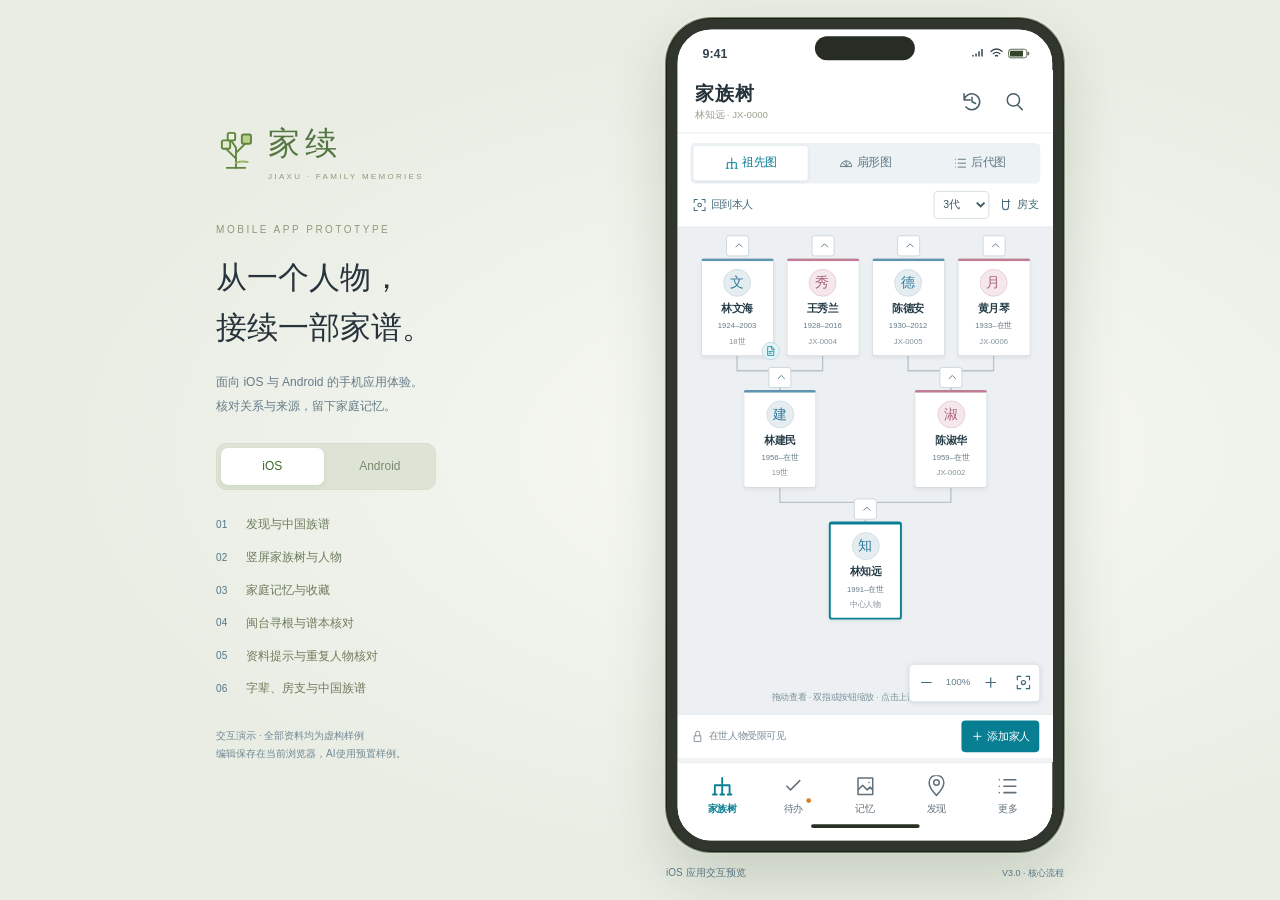
==== index.html @ eb891c39 "发布家续移动端交互原型预览" ====
<!doctype html>
<html lang="zh-CN"><head><meta charset="utf-8"><meta name="viewport" content="width=device-width,initial-scale=1,viewport-fit=cover"><meta name="theme-color" content="#f7f8f2"><meta name="apple-mobile-web-app-capable" content="yes"><meta name="description" content="家续 iOS 与 Android 手机应用高保真交互原型"><title>家续 · 移动端应用原型</title><link rel="icon" href="[data-uri]" type="image/svg+xml"><style>@charset "UTF-8";
:root{--green:#416c2b;--green-dark:#31541f;--green-soft:#eef3e7;--ink:#25302a;--muted:#6d756f;--line:#e3e6df;--paper:#f7f8f4;--white:#fff;--gold:#aa7f3d;--blue:#507c9d;--rose:#a76d76;--radius:12px;--shadow:0 5px 22px #25372a0a;--font:"Segoe UI","Microsoft YaHei","PingFang SC",sans-serif}
*{box-sizing:border-box}body{margin:0;color:var(--ink);font:14px/1.65 var(--font);background:var(--paper)}button,input,select,textarea{font:inherit}button,a,input,select,textarea{-webkit-tap-highlight-color:transparent}button{cursor:pointer}button:disabled{cursor:not-allowed;opacity:.5}a{color:inherit;text-decoration:none}button{color:inherit}button:focus-visible,a:focus-visible{outline:3px solid #8ea75c;outline-offset:4px}img{max-width:100%;display:block}svg{vertical-align:middle;flex-shrink:0}.icon{width:20px;height:20px;stroke:currentColor;stroke-width:1.65;fill:none;stroke-linecap:round;stroke-linejoin:round}.skip-link{position:fixed;top:-80px;left:10px;z-index:999;background:white;padding:12px}.skip-link:focus{top:8px}h1,h2,h3,h4,p{margin-top:0}h1,h2,h3,h4{line-height:1.45}h1{font-size:30px;font-weight:600;letter-spacing:1px}h2{font-size:21px;font-weight:600}h3{font-size:17px;font-weight:600}p{margin-bottom:15px}.muted{color:var(--muted)}.small{font-size:12px}.tiny{font-size:11px}.serif{font-family:"Noto Serif SC","Songti SC","SimSun",serif}.global-header{height:79px;background:white;display:flex;align-items:center;padding:0 4%;gap:46px;border-bottom:1px solid var(--line);position:sticky;top:0;z-index:50}.brand{display:flex;align-items:center;gap:9px;flex-shrink:0}.brand img{width:42px;height:47px}.brand>span{font-family:"SimSun",serif;font-weight:bold;font-size:29px;letter-spacing:3px;line-height:1.15;color:#496d30}.brand small{display:block;font:8px/1.2 var(--font);letter-spacing:5px;margin-top:4px}.main-nav{display:flex;align-self:stretch;align-items:stretch;gap:27px}.main-nav a{display:flex;gap:5px;align-items:center;position:relative;font-size:14px;white-space:nowrap}.main-nav a.active{font-weight:600;color:var(--green)}.main-nav a.active:after{position:absolute;content:"";height:3px;background:var(--green);left:0;right:0;bottom:0}.nav-new{font-size:9px;background:#edf2e1;color:var(--green);padding:0 4px;border-radius:3px}.header-tools{margin-left:auto;display:flex;align-items:center;gap:16px}.icon-btn{background:transparent;border:0;position:relative;display:inline-flex;align-items:center;justify-content:center;width:36px;height:36px;border-radius:7px}.icon-btn:hover{background:var(--green-soft)}.notification-dot{position:absolute;width:6px;height:6px;right:7px;top:7px;background:#bc8548;border:1px solid white;border-radius:50%}.user-menu{border:0;background:transparent;display:flex;align-items:center;gap:9px;white-space:nowrap}.user-menu .icon{width:14px}.mini-avatar{width:34px;height:34px;display:grid;place-items:center;background:#edf1df;color:#5f753d;border-radius:50%;font-family:serif;font-size:17px}.demo-strip{height:33px;border-bottom:1px solid var(--line);background:#f4f5ed;display:flex;justify-content:center;align-items:center;gap:7px;color:#79826b;font-size:10px;letter-spacing:.4px}.demo-strip button{border:0;background:none;color:#637c46;padding:0 0 0 12px;font-size:10px;display:inline-flex;align-items:center;gap:4px}.demo-strip .icon{width:12px;height:12px}.status-dot{width:5px;height:5px;border-radius:50%;background:#80945c;display:inline-block}.page{max-width:1280px;margin:0 auto;padding:42px 44px 60px}.page-header{display:flex;align-items:flex-end;justify-content:space-between;margin-bottom:26px;gap:18px}.page-header h1{margin:0 0 7px}.page-header p{margin:0;color:var(--muted);font-size:13px}.eyebrow{font-size:10px;letter-spacing:2.7px;color:#71815e;text-transform:uppercase;font-weight:600;margin-bottom:11px}.btn{display:inline-flex;align-items:center;justify-content:center;gap:8px;border-radius:5px;border:1px solid var(--line);padding:10px 18px;line-height:1.3;min-height:42px;background:white;font-weight:500;white-space:nowrap;transition:all .15s}.btn:hover{border-color:#91a67c;background:#f5f8f0}.btn-primary{background:var(--green);border-color:var(--green);color:white}.btn-primary:hover{background:var(--green-dark);color:white}.btn-soft{background:var(--green-soft);border-color:var(--green-soft);color:var(--green)}.btn-plain{background:none;border-color:transparent;padding-left:0;padding-right:0;color:var(--green)}.btn-sm{min-height:34px;padding:7px 12px;font-size:12px}.btn .icon{width:16px;height:16px}.actions{display:flex;align-items:center;gap:10px;flex-wrap:wrap}.text-link{border:0;background:none;color:var(--green);padding:0;display:inline-flex;gap:6px;align-items:center;font-size:12px}.text-link .icon{width:14px}.panel{background:white;border:1px solid var(--line);border-radius:var(--radius);box-shadow:var(--shadow)}.panel-head{padding:22px 24px 15px;display:flex;align-items:center;justify-content:space-between;gap:14px}.panel-head h2,.panel-head h3{margin:0}.panel-body{padding:0 24px 24px}.section-heading{display:flex;justify-content:space-between;align-items:center;margin:33px 0 16px}.section-heading h2{margin:0}.tag{display:inline-flex;align-items:center;gap:4px;border-radius:4px;padding:3px 8px;font-size:10px;background:#f1f3ed;color:#67735c;white-space:nowrap}.tag.green{background:#edf3e4;color:#527835}.tag.amber{background:#f8f0df;color:#967133}.tag.blue{background:#edf3f7;color:#557c96}.tag .icon{width:11px;height:11px}.avatar{width:43px;height:43px;display:grid;place-items:center;background:#e8eef2;color:#6486a0;border-radius:50%;font:22px "SimSun",serif;flex-shrink:0}.avatar.female{background:#f4e9e9;color:#ab7f85}.avatar.large{width:80px;height:80px;font-size:37px}.avatar.xlarge{width:110px;height:110px;font-size:47px;border:5px solid white;box-shadow:0 1px 8px #23352b12}.avatar.tiny-avatar{width:28px;height:28px;font-size:14px}.divider{height:1px;background:var(--line);margin:20px 0}.empty-state{text-align:center;padding:60px 20px;color:var(--muted)}.empty-state .icon{width:38px;height:38px;margin-bottom:15px;color:#99a887}.hidden{display:none!important}
/* Home */
.home-page{padding-top:33px}.welcome-line{display:flex;align-items:center;justify-content:space-between;margin-bottom:24px;color:var(--muted);font-size:12px}.welcome-line strong{font-weight:500;color:#526147}.home-grid{display:grid;grid-template-columns:minmax(0,1fr) 310px;gap:24px}.hero{background:#edf1e4;position:relative;overflow:hidden;min-height:316px;border-radius:14px;display:flex;border:1px solid #e0e7d6}.hero-copy{padding:35px 32px;position:relative;z-index:2;width:59%}.hero h1{font-family:"SimSun",serif;font-size:34px;line-height:1.55;font-weight:500;letter-spacing:3px;margin-bottom:14px}.hero p{font-size:12px;line-height:1.9;color:#737c67;max-width:290px;margin-bottom:23px}.hero-art{position:absolute;right:0;top:0;bottom:0;width:47%;overflow:hidden}.hero-art:before{content:"";position:absolute;inset:0;background:linear-gradient(90deg,#edf1e4,transparent 35%);z-index:1}.hero-photo{position:absolute;width:285px;height:204px;right:-30px;top:58px;background:white;border:9px solid white;transform:rotate(7deg);box-shadow:0 10px 25px #3e513422;object-fit:cover}.hero-letter{position:absolute;right:86px;top:157px;width:137px;height:129px;transform:rotate(-11deg);border:6px solid #fffaf0;box-shadow:0 6px 14px #39452c20;object-fit:cover}.hero-seal{position:absolute;width:50px;height:50px;border:1px solid #8d9f6a;border-radius:50%;left:25px;top:40px;display:grid;place-items:center;font:18px "SimSun";color:#7c8f5b;transform:rotate(-13deg);z-index:2}.family-panel{padding:23px 23px 0;background:white}.family-panel h3{font-size:14px;margin-bottom:15px}.family-name{font-family:"SimSun",serif;font-size:22px;letter-spacing:3px;margin:14px 0 5px}.family-summary{display:grid;grid-template-columns:1fr 1fr 1fr;margin:21px 0 19px}.family-summary>div{text-align:center;border-right:1px solid var(--line)}.family-summary>div:last-child{border:0}.family-summary strong{display:block;font:23px Georgia,serif;color:#3c5631}.family-summary span{font-size:10px;color:var(--muted)}.family-panel .btn{width:100%;margin-bottom:21px}.avatar-stack{display:flex;align-items:center;margin-top:15px}.avatar-stack .mini-avatar{border:2px solid white;margin-right:-8px;width:30px;height:30px;font-size:13px}.avatar-stack span:last-child{font-size:11px;color:var(--muted);margin-left:16px}.quick-actions{display:grid;grid-template-columns:repeat(3,1fr);gap:12px;margin-top:18px}.quick-action{display:flex;align-items:center;gap:12px;text-align:left;background:white;border:1px solid var(--line);border-radius:9px;padding:16px 17px}.quick-action:hover{border-color:#a2b78c;box-shadow:var(--shadow)}.action-icon{width:36px;height:36px;background:#f0f3e8;border-radius:9px;display:grid;place-items:center;color:#738950;flex-shrink:0}.quick-action strong{display:block;font-size:12px;font-weight:500}.quick-action small{color:var(--muted);font-size:10px}.home-lower{display:grid;grid-template-columns:minmax(0,1fr) 310px;gap:24px}.tasks{display:grid;grid-template-columns:1fr 1fr;gap:14px}.task{border:1px solid var(--line);border-radius:10px;background:white;padding:20px;display:flex;align-items:flex-start;gap:13px}.task-title{font-size:13px;font-weight:600;margin-bottom:6px}.task p{font-size:11px;line-height:1.8;color:var(--muted);margin-bottom:14px}.task-icon{color:#869a69;margin-top:4px}.activity-list{padding:0 22px}.activity{position:relative;padding:0 0 18px 29px;font-size:11px}.activity:before{content:"";position:absolute;left:6px;top:8px;width:6px;height:6px;border-radius:50%;background:#a3b78c}.activity:after{content:"";position:absolute;left:8px;top:18px;bottom:2px;width:1px;background:var(--line)}.activity:last-child:after{display:none}.activity small{display:block;font-size:10px;color:#929a8c;margin-top:4px}.memory-teaser{display:grid;grid-template-columns:repeat(3,1fr);gap:14px}.memory-mini{border:1px solid var(--line);border-radius:10px;overflow:hidden;background:white;cursor:pointer}.memory-mini>img{width:100%;height:132px;object-fit:cover}.memory-mini-body{padding:12px 13px}.memory-mini h4{font-size:12px;margin-bottom:4px}.memory-mini p{font-size:10px;color:var(--muted);margin:0}.roots-mini{background:#edf1e6;padding:22px;border-radius:12px;position:relative;overflow:hidden}.roots-mini h3{font-family:"SimSun",serif;font-size:22px;letter-spacing:2px;position:relative}.roots-mini p{font-size:11px;color:#79816c;line-height:1.9;position:relative}.roots-mini .icon{color:#899f70}.page-footer{margin-top:45px;display:flex;justify-content:space-between;padding-top:19px;border-top:1px solid var(--line);font-size:10px;color:#9a9e93}.page-footer a{color:#6c7f52}
/* Tree */
.tree-page{max-width:none;padding:0}.tree-toolbar{padding:19px 3%;background:white;display:flex;justify-content:space-between;gap:12px;align-items:center;border-bottom:1px solid var(--line)}.tree-title{display:flex;align-items:center;gap:12px}.tree-title strong{font-size:15px}.tree-title .icon{color:#7e945e}.tree-title small{display:block;font-size:10px;color:var(--muted)}.tree-title button{border:0;background:none}.view-switch{display:flex;background:#f3f5ef;padding:4px;border-radius:7px;gap:3px}.view-switch button{border:0;background:transparent;padding:7px 12px;font-size:11px;border-radius:4px;display:flex;align-items:center;gap:6px}.view-switch .active{background:white;box-shadow:0 1px 4px #263c2510;color:var(--green)}.view-switch .icon{width:15px;height:15px}.tree-actions{display:flex;align-items:center;gap:12px}.tree-actions select,.filter-select{border:1px solid var(--line);border-radius:5px;background:white;padding:8px;font-size:11px;color:#59634f}.tree-subbar{display:flex;align-items:center;justify-content:space-between;padding:12px 3%;font-size:11px;border-bottom:1px solid var(--line);background:#fbfcf9}.tree-subbar .actions{gap:19px}.legend{display:flex;gap:14px;align-items:center;font-size:10px;color:var(--muted)}.legend i{width:7px;height:7px;display:inline-block;margin-right:5px;border-radius:2px;background:#7999ae}.legend .female-dot{background:#c2959b}.legend .hint-dot{background:#8aa35b}.tree-workspace{position:relative;min-height:610px;height:calc(100vh - 263px);overflow:hidden;background:#f3f5ef;background-image:radial-gradient(#bcc7b84d .7px,transparent .7px);background-size:20px 20px}.tree-canvas{width:1320px;height:650px;position:relative;transform-origin:0 0;touch-action:none;cursor:grab;transition:transform .15s}.tree-canvas.dragging{cursor:grabbing;transition:none}.tree-lines{position:absolute;inset:0;width:100%;height:100%;pointer-events:none}.tree-lines path{fill:none;stroke:#c6cfc0;stroke-width:1.5}.generation-label{position:absolute;top:21px;color:#949d8b;font-size:10px;letter-spacing:1px}.person-node{position:absolute;width:214px;min-height:79px;background:white;border:1px solid #e0e5d9;border-radius:7px;box-shadow:0 2px 6px #2d3d2110;display:flex;align-items:center;gap:11px;padding:14px 12px;text-align:left;cursor:pointer;border-left:3px solid #83a2b6}.person-node.female{border-left-color:#cba2a8}.person-node:hover{border-color:#9fb585;box-shadow:0 3px 14px #3444271c;z-index:3}.person-node.selected{outline:2px solid #6d9151;outline-offset:2px}.person-node .avatar{width:37px;height:37px;font-size:19px}.person-node strong{font-size:13px;font-weight:600;display:block}.person-node small{font-size:9px;color:#8c9385;display:block;margin-top:2px}.person-node .node-info{min-width:0}.node-badge{position:absolute;right:9px;top:9px;color:#83a35b}.node-badge .icon{width:13px;height:13px}.node-id{font-size:8px;letter-spacing:.4px;color:#a2a89c}.person-node.placeholder{border:1px dashed #c4d0b9;justify-content:center;min-height:65px;color:#8c9e7d;background:#f9fbf6;box-shadow:none;font-size:11px}.person-node.placeholder .icon{width:15px}.node-living{font-size:9px;color:#7a8c6a;display:flex;gap:2px;align-items:center}.node-living .icon{width:10px;height:10px}.tree-controls{position:absolute;bottom:24px;left:3%;display:flex;background:white;border:1px solid var(--line);box-shadow:var(--shadow);border-radius:7px;overflow:hidden;z-index:5}.tree-controls button{background:white;border:0;border-right:1px solid var(--line);width:39px;height:39px;font-size:16px}.tree-controls button:last-child{border:0}.tree-controls .icon{width:17px}.tree-controls .zoom-text{width:54px;font-size:10px;color:var(--muted)}.tree-hint{position:absolute;bottom:25px;left:50%;transform:translateX(-50%);font-size:10px;color:#8c9682;white-space:nowrap;background:#f4f6f0e8;padding:5px 12px;border-radius:10px}.tree-selection{position:absolute;top:21px;left:24px;background:white;border:1px solid var(--line);border-radius:6px;padding:8px 13px;z-index:4;font-size:10px;color:var(--muted)}.fan-wrap{display:flex;align-items:center;justify-content:center;height:100%;min-height:520px}.fan-svg{max-width:820px;width:88%;height:100%}.fan-svg path{stroke:white;stroke-width:3;cursor:pointer;transition:filter .2s}.fan-svg path:hover{filter:brightness(.95)}.fan-svg text{pointer-events:none;font-family:var(--font);font-size:12px;fill:#4e6240}.descendants{width:min(760px,90%);margin:35px auto;background:white;padding:24px;border:1px solid var(--line);border-radius:10px}.descendant-row{display:flex;align-items:center;gap:12px;border-bottom:1px solid var(--line);padding:12px 15px;cursor:pointer}.descendant-row:hover{background:#f8faf4}.descendant-row .relationship{font-size:10px;margin-left:auto;color:var(--muted)}
/* Drawers / profiles */
.drawer-scrim{position:fixed;inset:112px 0 0;background:#15271013;z-index:60}.person-drawer{position:fixed;right:0;top:112px;bottom:0;width:386px;max-width:95vw;background:white;z-index:61;box-shadow:-8px 0 35px #22351f16;overflow:auto;animation:slideIn .2s ease}.drawer-top{padding:20px 22px;display:flex;justify-content:space-between;color:#7e8773;font-size:11px;border-bottom:1px solid var(--line)}.drawer-person{padding:27px 26px 22px;text-align:center}.drawer-person .avatar{margin:0 auto 15px}.drawer-person h2{font-family:"SimSun";font-size:26px;letter-spacing:3px;margin-bottom:3px}.drawer-person .tag{margin-top:10px}.drawer-primary{padding:0 24px 24px;display:grid;grid-template-columns:1fr 1fr;gap:10px}.drawer-details{border-top:1px solid var(--line);padding:23px 26px}.drawer-details h3{font-size:13px;margin-bottom:18px}.info-pair{display:flex;gap:15px;margin-bottom:13px;font-size:12px}.info-pair>span{color:var(--muted);min-width:43px}.info-pair>strong{font-weight:500}.drawer-metrics{display:grid;grid-template-columns:repeat(3,1fr);gap:5px;border-top:1px solid var(--line);padding:21px 20px;text-align:center}.drawer-metrics strong{display:block;font:23px Georgia;color:#587441}.drawer-metrics span{font-size:10px;color:var(--muted)}.hint-card{margin:0 24px 22px;background:#f6f5ec;padding:17px;border-radius:8px;font-size:11px;color:#7e7859}.hint-card h4{font-size:12px;color:#747250;margin-bottom:6px}.hint-card .btn{margin-top:7px}.profile-hero{background:#eaf0e1;border-bottom:1px solid #dde6d4;padding:25px 0 0}.profile-hero-inner{max-width:1190px;margin:auto;padding:0 38px}.breadcrumb{font-size:11px;color:#7b876f;margin-bottom:22px}.profile-heading{display:flex;gap:23px;align-items:center;padding-bottom:25px}.profile-heading h1{font-family:"SimSun";font-size:33px;letter-spacing:4px;margin-bottom:6px}.profile-heading .actions{margin-left:auto}.profile-identity{color:#7d8971;font-size:12px}.profile-tabs{display:flex;gap:33px}.profile-tabs button,.tab-button{border:0;background:none;color:#6d795e;font-size:12px;padding:13px 1px;position:relative}.profile-tabs button.active{font-weight:600;color:#3f642b}.profile-tabs button.active:after{content:"";position:absolute;bottom:0;left:0;right:0;height:3px;background:var(--green)}.profile-tabs .tab-count{font-size:10px;color:#859078;margin-left:5px}.profile-body{display:grid;grid-template-columns:minmax(0,1fr) 292px;gap:24px;max-width:1190px;padding:28px 38px 60px;margin:auto}.profile-main>.panel{margin-bottom:20px}.fact-grid{display:grid;grid-template-columns:1fr 1fr;gap:0 25px}.fact{padding:14px 0;border-bottom:1px solid #eef0e8;position:relative;font-size:12px}.fact label{color:var(--muted);font-size:10px;display:block;margin-bottom:6px}.fact .text-link{font-size:10px;position:absolute;right:0;top:14px}.fact small{display:block;color:#8b9581;font-size:10px;margin-top:4px}.profile-aside .panel{margin-bottom:18px}.profile-aside .panel-head{padding:20px 20px 12px}.profile-aside .panel-body{padding:0 20px 20px;font-size:11px}.hint-row{display:flex;align-items:flex-start;gap:9px;padding:12px 0;border-bottom:1px solid var(--line);font-size:11px}.hint-row .icon{width:16px;color:#8ba268}.hint-row p{margin:0}.hint-row small{font-size:10px;color:#8d967f;display:block}.family-member{display:flex;align-items:center;gap:12px;padding:13px 0;border-bottom:1px solid #edf0e7;font-size:12px}.family-member .text-link{margin-left:auto}.family-member small{display:block;color:var(--muted);font-size:10px}.source-row{padding:18px 0;border-bottom:1px solid var(--line);display:flex;gap:14px;align-items:flex-start}.source-number{width:29px;height:29px;border-radius:50%;background:#eef3e7;display:grid;place-items:center;color:#76915a;font-size:12px;flex-shrink:0}.source-row h4{font-size:13px;margin-bottom:6px}.source-row p{font-size:11px;color:var(--muted);margin-bottom:9px}.source-row .btn{margin-left:auto}.timeline{padding:0 0 0 22px}.timeline-event{position:relative;border-left:1px solid #d4dec9;padding:0 0 32px 29px}.timeline-event:before{position:absolute;content:"";width:9px;height:9px;border-radius:50%;background:#839d61;left:-5px;top:8px;border:2px solid white;box-shadow:0 0 0 1px #c7d4b9}.timeline-event .year{font:22px Georgia;color:#6c8051;margin-bottom:6px}.timeline-event h4{font-size:13px;margin-bottom:3px}.timeline-event p{font-size:11px;color:var(--muted);margin-bottom:8px}.change{padding:18px 0;border-bottom:1px solid var(--line);font-size:12px}.change small{display:block;color:var(--muted);font-size:10px;margin-top:7px}
/* Memories */
.toolbar{display:flex;gap:15px;align-items:center;justify-content:space-between;padding:17px 0;margin-bottom:9px}.pill-tabs{display:flex;gap:6px;flex-wrap:wrap}.pill-tabs button{border:1px solid transparent;background:transparent;border-radius:30px;font-size:12px;padding:7px 16px;color:#77816c}.pill-tabs button.active{background:#e7eddd;color:#4b6c35;border-color:#e0e7d4}.search-field{border:1px solid var(--line);background:white;display:flex;gap:8px;align-items:center;border-radius:6px;padding:7px 12px;max-width:280px}.search-field .icon{width:16px;color:#94a087}.search-field input{border:0;outline:0;min-width:0;background:none;width:100%;font-size:12px}.memory-grid{display:grid;grid-template-columns:repeat(3,1fr);gap:22px}.memory-card{background:white;border:1px solid var(--line);border-radius:11px;overflow:hidden;transition:box-shadow .2s,transform .2s}.memory-card:hover{transform:translateY(-3px);box-shadow:0 10px 30px #29412212}.memory-image{position:relative;cursor:pointer;height:216px;background:#e2e6db;overflow:hidden}.memory-image>img{width:100%;height:100%;object-fit:cover}.memory-type{position:absolute;left:13px;top:13px;background:#ffffffed;border-radius:4px;padding:3px 8px;color:#637054;font-size:10px;display:flex;gap:4px;align-items:center}.memory-type .icon{width:12px;height:12px}.memory-save{position:absolute;right:12px;top:12px;width:29px;height:29px;background:#fffffff0;border:0;border-radius:50%;display:grid;place-items:center;color:#879771}.memory-save .icon{width:15px;height:15px}.memory-save.saved{color:#547c32}.memory-card-body{padding:18px 19px}.memory-card h3{font-size:15px;margin-bottom:7px;cursor:pointer}.memory-card p{font-size:11px;color:var(--muted);min-height:38px;margin-bottom:16px}.memory-meta{display:flex;align-items:center;justify-content:space-between;font-size:10px;color:#8b9480}.memory-person{display:flex;align-items:center;gap:7px}.memory-person .avatar{width:24px;height:24px;font-size:12px}.audio-art{display:flex;align-items:center;justify-content:center;gap:4px;height:100%;background:#e9eee1;color:#7b9661}.audio-art i{display:inline-block;width:3px;border-radius:3px;background:#a3b48d}.audio-art .big-play{position:absolute;width:49px;height:49px;border:0;background:#fff;border-radius:50%;color:#6b8d48;box-shadow:0 3px 14px #52743c20;display:grid;place-items:center}.story-art{height:100%;background:#eee8db;padding:28px 34px;color:#a2957d;display:flex;flex-direction:column;justify-content:center}.story-art span{font-family:"SimSun";font-size:29px;letter-spacing:4px;line-height:1.8}.story-art small{font-size:9px;margin-top:8px;letter-spacing:2px}.memory-viewer{display:grid;grid-template-columns:1.1fr 1fr;gap:27px}.memory-viewer>img{width:100%;max-height:480px;object-fit:contain;border-radius:8px;background:#eceee8}.memory-viewer h2{font-size:21px}.memory-viewer .story-text{font-size:12px;line-height:2;color:#687260}.audio-player{padding:18px;background:#f0f4e8;border-radius:8px;margin-bottom:18px}.audio-player audio{width:100%}.audio-player p{font-size:11px;margin:10px 0 0}
/* Roots */
.roots-banner{display:grid;grid-template-columns:1fr 1fr;background:#eaf0e0;border:1px solid #dde6cf;border-radius:13px;overflow:hidden}.roots-banner-copy{padding:32px}.roots-banner h1{font-family:"SimSun";font-size:31px;font-weight:500;letter-spacing:3px;line-height:1.7;margin-bottom:15px}.roots-banner p{font-size:12px;color:#7a846b;line-height:1.9;max-width:350px}.roots-banner-art{background:url('[data-uri]') center/cover;min-height:280px;position:relative}.roots-banner-art:after{content:"";position:absolute;inset:0;background:linear-gradient(90deg,#eaf0e0,transparent 55%)}.roots-grid{display:grid;grid-template-columns:1.65fr 1fr;gap:23px;margin-top:25px}.migration-map{padding:10px 20px 0;background:#f9faf6;border-radius:8px}.migration-map svg{width:100%;height:255px}.migration-map text{font-family:var(--font)}.map-label{font-size:13px;fill:#53713b}.map-small{font-size:10px;fill:#8c957e}.map-route{stroke:#859b62;stroke-width:2;stroke-dasharray:5 5;fill:none;animation:dash 25s linear infinite}.migration-map .map-point{cursor:pointer}.migration-map .map-point:hover circle{fill:#c3d4a7}.route-steps{display:flex;justify-content:space-between;padding:15px 5px 7px;gap:12px}.route-step{font-size:11px;flex:1}.route-step small{font-size:10px;color:#90997f;display:block;margin-bottom:6px}.route-step strong{font-weight:500;color:#62764b}.roots-note{font-size:10px;color:#8a967c;padding-top:12px;margin-top:10px;border-top:1px solid var(--line)}.clue{padding:15px 0;border-bottom:1px solid var(--line)}.clue h4{font-size:12px;margin-bottom:7px}.clue p{font-size:11px;color:var(--muted);margin-bottom:10px}.evidence-table{width:100%;border-collapse:collapse;font-size:12px}.evidence-table th{text-align:left;font-weight:500;color:#849073;background:#f6f8f1;font-size:10px}.evidence-table th,.evidence-table td{padding:13px 14px;border-bottom:1px solid var(--line)}.evidence-table small{font-size:10px;color:#8c9680;display:block}.match-score{color:#74934b;font-size:11px}.comparison-grid{display:grid;grid-template-columns:1fr 1fr;gap:17px}.comparison-column{border:1px solid var(--line);border-radius:8px;padding:18px}.comparison-column h3{font-size:15px}.comparison-column img{height:180px;width:100%;object-fit:cover;margin-bottom:16px;border-radius:5px}.comparison-column dl{font-size:12px;margin:0}.comparison-column dt{color:var(--muted);font-size:10px;margin-top:9px}.comparison-column dd{margin:0}.comparison-decision{margin-top:20px;padding-top:15px;border-top:1px solid var(--line);font-size:12px}.comparison-decision label{display:flex;gap:8px;align-items:flex-start;margin:14px 0;cursor:pointer}.comparison-decision input{accent-color:var(--green)}
/* AI studio */
.studio-layout{display:grid;grid-template-columns:225px 1fr;gap:24px}.studio-sidebar{padding:12px;height:fit-content}.studio-sidebar button{width:100%;text-align:left;border:0;background:none;display:flex;gap:12px;align-items:center;padding:15px 12px;margin-bottom:3px;border-radius:7px;font-size:12px;color:#7d886f}.studio-sidebar button.active{background:#eef3e5;color:#4e7432;font-weight:600}.studio-sidebar .icon{width:19px}.studio-sidebar small{display:block;font-size:9px;color:#94a084;margin-top:3px;font-weight:400}.studio-main{min-width:0}.studio-intro{padding:23px 25px;border-bottom:1px solid var(--line)}.studio-intro h2{margin-bottom:7px;font-size:20px}.studio-intro p{font-size:11px;color:var(--muted);margin:0}.studio-content{padding:25px}.stepper{display:flex;align-items:center;gap:9px;margin-bottom:25px;color:#9ca58f;font-size:11px}.stepper span{display:flex;align-items:center;gap:7px}.stepper i{font-style:normal;border:1px solid #d8dfce;width:21px;height:21px;border-radius:50%;display:grid;place-items:center;font-size:10px}.stepper span.active{color:#5b7c3e}.stepper .active i{background:#6e8e4b;color:white;border-color:#6e8e4b}.stepper b{flex:1;height:1px;background:var(--line);min-width:15px}.upload-zone{border:1px dashed #b9c9a4;border-radius:9px;padding:37px;text-align:center;background:#f9fbf5}.upload-zone .icon{width:34px;height:34px;color:#9aaf7f;margin-bottom:13px}.upload-zone h3{font-size:14px;margin-bottom:7px}.upload-zone p{font-size:11px;color:var(--muted);margin-bottom:18px}.sample-file{display:flex;align-items:center;gap:14px;border:1px solid var(--line);background:white;border-radius:8px;padding:13px 15px;margin:20px 0}.sample-file img{width:46px;height:54px;object-fit:cover;border-radius:3px}.sample-file strong{font-size:12px;font-weight:500;display:block}.sample-file small{font-size:10px;color:#8b967c;display:block}.sample-file .tag{margin-left:auto}.studio-note{font-size:10px;color:#929c85;line-height:1.8;margin-top:18px}.ocr-review{display:grid;grid-template-columns:.85fr 1.15fr;gap:23px}.ocr-review>img{width:100%;height:355px;object-fit:cover;object-position:right;border-radius:6px}.review-fields .field{margin-bottom:13px}.review-fields label{font-size:10px;color:#7a886d;display:flex;justify-content:space-between;margin-bottom:5px}.field input,.field select,.field textarea{width:100%;border:1px solid #dce2d4;border-radius:5px;background:white;padding:10px 12px;font-size:12px;outline:none}.field input:focus,.field textarea:focus{border-color:#94ac78;box-shadow:0 0 0 3px #b9cba522}.field textarea{min-height:90px;resize:vertical}.form-grid{display:grid;grid-template-columns:1fr 1fr;gap:17px}.form-grid .full{grid-column:1/-1}.field label{display:block;color:#7f8974;font-size:11px;margin-bottom:6px}.review-warning{font-size:10px;color:#a28648;margin-top:5px}.success-state{text-align:center;padding:35px 20px}.success-state .success-icon{width:66px;height:66px;border-radius:50%;background:#ecf4e2;display:grid;place-items:center;margin:0 auto 19px;color:#729650}.success-state .icon{width:32px;height:32px}.success-state h2{font-size:21px;margin-bottom:11px}.success-state p{font-size:12px;color:var(--muted)}.chat-list{display:flex;flex-direction:column;gap:17px;min-height:250px}.chat-question{align-self:flex-end;border-radius:12px 12px 2px 12px;background:#edf3e3;padding:12px 16px;max-width:85%;font-size:12px}.chat-answer{border:1px solid var(--line);border-radius:10px;padding:19px;max-width:95%;font-size:12px;background:#fff}.chat-answer p{line-height:1.9}.chat-answer h4{font-size:12px;color:#69824b;margin-bottom:10px}.chat-citations{border-top:1px solid var(--line);margin-top:12px;padding-top:10px;display:flex;gap:7px;flex-wrap:wrap}.chat-citations button{font-size:10px;border:1px solid #dfe6d5;border-radius:4px;background:#f6f9ef;color:#75885a;padding:4px 8px}.chat-input{display:flex;gap:10px;margin-top:22px}.chat-input input{min-width:0;flex:1;border:1px solid #d8e0cc;border-radius:7px;padding:12px;font-size:12px;outline:none}.suggested-questions{display:flex;gap:7px;flex-wrap:wrap;margin-top:12px}.suggested-questions button{border:1px solid var(--line);background:#f9faf5;border-radius:20px;padding:6px 12px;color:#7e8c6c;font-size:10px}.recording-panel{text-align:center;background:#f8faf3;border:1px solid var(--line);border-radius:10px;padding:28px 24px}.record-button{border:0;background:#79974d;width:70px;height:70px;color:white;border-radius:50%;margin:18px auto 15px;display:grid;place-items:center;box-shadow:0 0 0 9px #edf3e2}.record-button .icon{width:27px;height:27px}.record-button.recording{background:#ab745a;animation:pulse 1.5s infinite}.recording-panel h3{font-size:14px;margin-bottom:5px}.interview-transcript{margin-top:20px;padding:20px;border:1px solid var(--line);border-radius:8px;font-size:12px;line-height:2}.interview-transcript h4{font-size:12px;color:#718855;margin-bottom:11px}
/* Modals and forms */
.modal-overlay{position:fixed;inset:0;background:#1b2a2066;z-index:100;display:flex;align-items:center;justify-content:center;padding:28px;backdrop-filter:blur(2px)}.modal{background:white;width:610px;max-width:100%;max-height:90vh;overflow:auto;border-radius:12px;box-shadow:0 20px 60px #14260d30;animation:modalIn .17s ease}.modal.wide{width:930px}.modal-header{padding:24px 26px 16px;display:flex;justify-content:space-between;gap:18px;align-items:center;border-bottom:1px solid var(--line)}.modal-header h2{font-size:20px;margin:0}.modal-content{padding:24px 26px}.modal-footer{padding:18px 26px;display:flex;justify-content:flex-end;gap:10px;border-top:1px solid var(--line);background:#fafbf7}.modal-description{font-size:12px;color:var(--muted);margin-bottom:22px}.close-btn{border:0;background:none;padding:0;color:#87937c;display:grid;place-items:center}.modal .field{margin-bottom:17px}.search-results{max-height:350px;overflow:auto;margin-top:17px}.search-result{display:flex;align-items:center;width:100%;background:white;border:0;border-bottom:1px solid var(--line);gap:13px;text-align:left;padding:13px 5px}.search-result:hover{background:#f8faf4}.search-result strong{display:block;font-size:12px}.search-result small{font-size:10px;color:var(--muted)}.search-result .icon{margin-left:auto;color:#8ba371;width:15px}.share-box{padding:15px;background:#f4f7ee;border-radius:7px;word-break:break-all;font-size:12px;margin-top:15px}.check-row{display:flex;align-items:flex-start;gap:8px;color:#7a866e;font-size:11px;margin:15px 0}.check-row input{accent-color:var(--green);margin-top:5px}.guide-list{display:grid;gap:15px}.guide-item{display:flex;align-items:flex-start;gap:13px;border-bottom:1px solid var(--line);padding-bottom:15px}.guide-item .step-num{font:21px Georgia;color:#91a873;min-width:26px}.guide-item h3{font-size:13px;margin-bottom:4px}.guide-item p{font-size:11px;color:var(--muted);margin:0}.source-document{display:grid;grid-template-columns:1fr 1fr;gap:24px}.source-document>img{width:100%;max-height:420px;object-fit:contain;background:#f2f1e7;border-radius:6px}.source-document p{font-size:12px;line-height:2}.source-document label{font-size:10px;color:#89967b}.toast{position:fixed;bottom:27px;left:50%;transform:translate(-50%,30px);background:#344b2b;color:#fff;padding:12px 23px;border-radius:8px;z-index:200;font-size:12px;opacity:0;pointer-events:none;transition:.2s;box-shadow:0 5px 20px #1d2b2020}.toast.visible{opacity:1;transform:translate(-50%,0)}.mobile-nav-label{display:none}
@keyframes slideIn{from{transform:translateX(100%)}to{transform:translateX(0)}}@keyframes modalIn{from{opacity:0;transform:translateY(10px)}to{opacity:1;transform:translateY(0)}}@keyframes pulse{50%{box-shadow:0 0 0 14px #e8d6c5}}@keyframes dash{to{stroke-dashoffset:-100}}
.person-node .node-info{line-height:1.25}.tree-workspace{height:calc(100vh - 234px);min-height:420px}.fan-wrap{min-height:0}
@media(min-width:1450px){.global-header{padding:0 max(4%,calc((100vw - 1350px)/2))}.tree-canvas{margin-left:calc((100vw - 1320px)/2)}}
@media(max-width:1100px){.global-header{gap:22px;padding:0 24px}.main-nav{gap:19px}.user-name{display:none}.home-grid,.home-lower{grid-template-columns:minmax(0,1fr) 270px}.page{padding:30px 27px 45px}.hero-copy{padding:30px 24px;width:65%}.hero h1{font-size:29px}.hero-art{width:43%}.hero-photo{right:-80px}.hero-letter{right:10px;width:125px}.tree-toolbar{flex-wrap:wrap}.tree-actions{margin-left:auto}.tree-workspace{height:calc(100vh - 300px)}.profile-body{grid-template-columns:minmax(0,1fr) 250px}.roots-grid{grid-template-columns:1.4fr 1fr}.memory-image{height:180px}}
@media(max-width:800px){.global-header{height:68px;padding:0 18px;gap:16px}.brand img{width:34px;height:40px}.brand>span{font-size:24px}.brand small{font-size:7px}.main-nav{position:fixed;bottom:0;left:0;right:0;height:58px;z-index:80;background:white;border-top:1px solid var(--line);gap:0;justify-content:space-around;padding:0 7px}.main-nav a{font-size:10px;padding:0 4px;justify-content:center;text-align:center;flex:1}.main-nav a.active:after{top:0;bottom:auto;height:2px}.main-nav .nav-new{display:none}.header-tools{gap:5px}.user-menu .icon{display:none}.demo-strip{height:29px;font-size:9px}.demo-strip button{font-size:9px;padding-left:4px}.demo-strip .icon{display:none}.page{padding:24px 20px 90px}.page-header h1{font-size:25px}.page-header{align-items:flex-start}.page-header p{font-size:11px}.page-header .btn{font-size:11px;padding:9px 11px;min-height:36px}.home-grid,.home-lower{grid-template-columns:1fr}.family-panel{display:none}.hero{min-height:300px}.hero-copy{width:64%;padding:27px 23px}.hero h1{font-size:29px;letter-spacing:2px}.hero p{font-size:11px}.hero-art{width:45%}.hero-photo{width:240px;height:178px;right:-80px;top:60px}.hero-letter{width:125px;height:118px;right:4px;top:170px}.hero-seal{left:15px;top:25px}.quick-actions{gap:8px}.quick-action{display:block;padding:14px 11px}.quick-action .action-icon{margin-bottom:9px;width:30px;height:30px}.quick-action strong{font-size:11px}.quick-action small{display:none}.tasks{gap:10px}.task{padding:16px 13px;gap:9px}.task p{font-size:10px}.task-title{font-size:12px}.memory-mini>img{height:110px}.memory-mini h4{font-size:11px}.memory-mini-body{padding:10px}.home-lower aside{display:grid;grid-template-columns:1fr 1fr;gap:14px}.home-lower aside .section-heading{margin-top:10px}.roots-mini{padding:20px}.tree-page{padding:0 0 60px}.tree-toolbar{padding:15px 18px;gap:12px}.tree-title{gap:8px}.tree-title strong{font-size:13px}.tree-title small{font-size:9px}.tree-toolbar .view-switch{order:3;width:100%;justify-content:center}.tree-actions .btn{padding:7px 9px;font-size:10px;min-height:32px}.tree-subbar{padding:10px 18px}.tree-subbar .actions{gap:12px}.legend{gap:8px;font-size:9px}.tree-workspace{height:calc(100vh - 302px);min-height:500px}.tree-hint{display:none}.tree-selection{font-size:9px;left:15px;top:15px}.tree-controls{bottom:19px;left:18px}.person-drawer,.drawer-scrim{top:97px;bottom:58px}.profile-hero-inner{padding:0 20px}.profile-heading{gap:15px;flex-wrap:wrap}.profile-heading .avatar.xlarge{width:83px;height:83px;font-size:35px}.profile-heading h1{font-size:28px}.profile-heading .actions{width:100%;margin:0}.profile-tabs{gap:22px;overflow-x:auto}.profile-tabs button{white-space:nowrap;font-size:11px}.profile-body{display:block;padding:22px 20px 90px}.profile-aside{display:grid;grid-template-columns:1fr 1fr;gap:15px}.panel-head{padding:19px 19px 13px}.panel-body{padding:0 19px 20px}.memory-grid{grid-template-columns:1fr 1fr;gap:14px}.memory-image{height:165px}.memory-card-body{padding:14px}.memory-card h3{font-size:13px}.memory-card p{font-size:10px;min-height:34px}.memory-meta{font-size:9px}.memory-person .avatar{display:none}.toolbar{flex-wrap:wrap}.pill-tabs{gap:3px}.pill-tabs button{font-size:11px;padding:6px 11px}.search-field{max-width:none;width:100%}.roots-banner{grid-template-columns:1fr}.roots-banner-copy{padding:27px}.roots-banner-art{display:none}.roots-banner h1{font-size:29px}.roots-grid{grid-template-columns:1fr}.roots-banner p{max-width:none}.studio-layout{grid-template-columns:1fr;gap:15px}.studio-sidebar{display:flex;padding:7px;overflow:auto}.studio-sidebar button{width:auto;flex:1;white-space:nowrap;padding:10px;font-size:10px;gap:6px;margin:0}.studio-sidebar small{display:none}.studio-sidebar .icon{width:15px}.studio-content{padding:20px}.studio-intro{padding:20px}.ocr-review{grid-template-columns:1fr}.ocr-review>img{height:180px;object-position:center}.memory-viewer{grid-template-columns:1fr}.memory-viewer>img{height:220px}.modal-overlay{padding:16px}.modal{max-height:85vh}.modal-header{padding:19px 20px 14px}.modal-content{padding:20px}.modal-footer{padding:15px 20px}.modal-header h2{font-size:18px}.source-document{grid-template-columns:1fr}.source-document>img{height:200px}.form-grid{gap:14px}.welcome-line{font-size:10px}.page-footer{display:block;font-size:9px;line-height:2}.toast{bottom:77px;max-width:90%;width:max-content}.evidence-table th,.evidence-table td{padding:10px 8px;font-size:10px}.evidence-table .btn{font-size:10px}.comparison-column{padding:12px}.comparison-column img{height:135px}.comparison-column h3{font-size:12px}.comparison-column dl{font-size:11px}}
@media(max-width:440px){.hero-copy{width:77%;padding:24px 20px}.hero h1{font-size:27px}.hero p{max-width:218px}.hero-art{width:35%;opacity:.65}.hero-letter{right:-24px;top:185px;width:102px;height:102px}.hero-photo{right:-107px}.hero-seal{display:none}.memory-teaser{grid-template-columns:1fr 1fr}.memory-teaser .memory-mini:last-child{display:none}.memory-grid{grid-template-columns:1fr}.memory-image{height:222px}.home-lower aside{grid-template-columns:1fr}.home-lower aside .roots-mini{display:none}.tasks{grid-template-columns:1fr}.task{padding:17px}.task p{font-size:11px}.profile-aside{grid-template-columns:1fr}.tree-subbar .legend{display:none}.tree-title small{max-width:175px;overflow:hidden;white-space:nowrap;text-overflow:ellipsis}.tree-actions select{display:none}.route-steps{gap:7px}.route-step{font-size:10px}.comparison-grid{gap:10px}.page-header .actions{gap:5px}.page-header .btn .icon{width:13px}.page-header{gap:9px}.form-grid{grid-template-columns:1fr}.form-grid .full{grid-column:auto}}
@media(max-width:440px){.hero-copy{width:100%}.hero h1{font-size:25px;letter-spacing:1px;line-height:1.75}.hero-art{opacity:.35}.hero{min-height:305px}}
@media(prefers-reduced-motion:reduce){*,*:before,*:after{animation:none!important;transition:none!important;scroll-behavior:auto!important}}
@media print{.global-header,.demo-strip,.main-nav,.tree-controls,.tree-hint,.actions,.page-footer{display:none!important}.page{padding:0}.tree-workspace{height:750px}.panel{box-shadow:none}.profile-body{display:block}.profile-aside{display:none}body{background:white}}
</style><style>/* Phone-first application UI. The desktop stage is only a review frame. */
:root{--app-green:#426b2e;--app-bg:#f6f7f2;--app-ink:#273129;--app-muted:#88917f;--phone-w:390px;--phone-h:844px;--preview-scale:.8}
html,body.mobile-prototype{height:100%;margin:0;overflow:hidden;background:#e9ede4}body.mobile-prototype{font-family:-apple-system,BlinkMacSystemFont,"Segoe UI","Microsoft YaHei",sans-serif;color:var(--app-ink)}.preview-stage{height:100dvh;display:flex;align-items:center;justify-content:center;gap:100px;padding:24px;background:radial-gradient(ellipse at 65% 50%,#f8faf4 0,#e9ede4 65%)}.review-panel{width:350px;flex-shrink:0}.review-brand{display:flex;align-items:center;gap:12px;margin-bottom:39px}.review-brand img{width:40px;height:46px}.review-brand>span{font:32px "SimSun",serif;color:#557641;letter-spacing:5px}.review-brand small{display:block;font:8px/1.5 var(--font);letter-spacing:2.3px;margin-top:5px;color:#8c9b7a}.review-eyebrow{font-size:10px;letter-spacing:2.5px;color:#8c9b79;margin-bottom:15px}.review-panel h1{font-family:"SimSun",serif;font-size:33px;line-height:1.6;font-weight:400;letter-spacing:2px;margin-bottom:17px}.review-panel>p{font-size:12px;color:#8b947e;line-height:2}.platform-switch{display:flex;background:#dde4d6;border:1px solid #d6dece;padding:4px;width:220px;gap:5px;border-radius:10px;margin:25px 0}.platform-switch button{flex:1;background:none;border:0;border-radius:7px;padding:9px;color:#7c8a6c;font-size:12px}.platform-switch button.active{background:#fff;color:#416829;box-shadow:0 2px 5px #2e492215}.review-links{margin-top:22px;display:grid;gap:13px}.review-links a{font-size:10px;color:#a1ac94;display:flex;gap:19px;align-items:center}.review-links a span{font-size:12px;color:#6e7d5d}.review-links a:hover span{color:#426b2e}.review-note{font-size:10px!important;margin-top:28px!important;line-height:1.8!important}.phone-area{flex-shrink:0;display:flex;flex-direction:column;align-items:center;gap:13px}.phone-wrap{width:calc((var(--phone-w) + 24px)*var(--preview-scale));height:calc((var(--phone-h) + 24px)*var(--preview-scale));position:relative}.phone{width:calc(var(--phone-w) + 24px);height:calc(var(--phone-h) + 24px);padding:11px;border-radius:47px;background:#30362d;border:1px solid #182016;box-shadow:0 26px 60px #30442630,0 0 0 1px #7c8670,0 0 0 4px #f4f6f040;transform:scale(var(--preview-scale));transform-origin:top left}.phone.android{border-radius:33px;background:#363a32;padding:9px}.phone-screen{height:100%;width:100%;background:var(--app-bg);border-radius:35px;position:relative;overflow:hidden;isolation:isolate;container-type:inline-size}.android .phone-screen{border-radius:24px}.device-caption{display:flex;gap:25px;align-items:center;justify-content:space-between;width:100%;font-size:10px;color:#8c967f}.device-caption span:last-child{font-size:9px}.status-bar{height:42px;padding:13px 26px 5px;display:flex;justify-content:space-between;align-items:center;color:#263021;font-size:13px;line-height:1;font-weight:600;position:relative;flex-shrink:0;background:var(--app-bg);z-index:35}.dynamic-island{position:absolute;background:#272c24;width:104px;height:25px;top:7px;left:50%;transform:translateX(-50%);border-radius:22px}.system-icons{display:flex;align-items:center;gap:5px}.system-icons svg{width:14px;height:12px}.battery{display:block;height:10px;width:20px;border:1px solid #66705b;border-radius:3px;position:relative;background:linear-gradient(90deg,#35452c 80%,transparent 80%);box-shadow:inset 0 0 0 1px #f6f7f2}.battery:after{content:"";width:2px;height:4px;position:absolute;right:-3px;top:2px;background:#66705b;border-radius:1px}.android .status-bar{height:32px;padding:10px 20px 3px;font-weight:500}.android .dynamic-island{width:10px;height:10px;border-radius:50%;top:10px}.mobile-app{height:calc(100% - 42px);display:flex;flex-direction:column;position:relative;overflow:hidden}.android .mobile-app{height:calc(100% - 32px)}.mobile-app #main{min-height:0;flex:1;overflow:auto;overscroll-behavior:contain;scroll-behavior:smooth;outline:none;scrollbar-width:none;position:relative}.mobile-app #main::-webkit-scrollbar,.phone-screen .modal::-webkit-scrollbar{display:none}.phone-screen .icon{width:22px;height:22px;stroke-width:1.7}.m-page{min-height:100%;padding-bottom:18px;animation:screenIn .18s ease}.m-body{padding:0 18px}.app-bar{position:sticky;top:0;background:#f6f7f2f2;backdrop-filter:blur(14px);height:62px;display:flex;align-items:center;justify-content:space-between;padding:0 18px;z-index:15;gap:12px}.app-bar.white{background:#fffffff5;border-bottom:1px solid #e9ece2}.app-bar h1{font-size:18px;letter-spacing:.5px;font-weight:600;margin:0;line-height:1.4}.app-bar .m-back{background:none;border:0;width:42px;height:44px;display:grid;place-items:center;margin-left:-11px}.app-bar .m-title{flex:1}.app-bar .m-title small{display:block;font-size:10px;font-weight:400;color:#98a28c;margin-top:1px}.m-icon-button{border:0;background:none;width:44px;height:44px;display:inline-grid;place-items:center;color:#56664a;border-radius:50%;flex-shrink:0}.m-icon-button:active{background:#e7efdc}.m-head-actions{display:flex;align-items:center;gap:0}.m-head-label{display:flex;align-items:center;gap:9px}.m-head-label img{width:26px;height:30px}.m-head-label strong{font:24px "SimSun",serif;letter-spacing:2px;color:#59793f}.m-title-row{display:flex;justify-content:space-between;align-items:center;margin:21px 0 13px}.m-title-row h2{font-size:17px;margin:0;letter-spacing:.2px}.m-title-row a,.m-title-row button{font-size:11px;color:#859571;background:none;border:0;display:flex;gap:4px;align-items:center}.m-title-row .icon{width:13px;height:13px}.m-muted{color:#8c977f}.m-kicker{font-size:10px;letter-spacing:2px;color:#8b9c72}.m-card{background:white;border:1px solid #e6eadf;border-radius:17px;overflow:hidden;margin-bottom:14px;box-shadow:0 3px 10px #33462503}.m-card-pad{padding:18px}.m-caption{font-size:10px;line-height:1.8;color:#9ba38e;margin:12px 0}.m-button{min-height:47px;border:0;border-radius:10px;display:flex;align-items:center;justify-content:center;gap:8px;background:#466e31;color:#fff;width:100%;font-size:14px;font-weight:500;padding:11px 14px}.m-button.secondary{background:#eff3e7;color:#68864b}.m-button .icon{width:18px}.m-paired-buttons{display:grid;grid-template-columns:1fr 1fr;gap:10px}.m-section-title{font-size:17px;font-weight:600;margin-bottom:15px}.m-tag{font-size:10px;display:inline-flex;align-items:center;gap:3px;padding:3px 7px;border-radius:5px;color:#7b8f63;background:#f0f4e8;white-space:nowrap}.m-tag.amber{color:#a88a51;background:#f7f1e5}.m-tag .icon{width:11px;height:11px}.m-demo{font-size:9px;color:#a3ac97;display:flex;gap:5px;justify-content:center;align-items:center;margin:18px 0 1px}.m-demo:before{content:"";width:4px;height:4px;border-radius:50%;background:#9bab80}#mobile-nav{height:70px;display:flex;align-items:stretch;padding:5px 9px 0;flex-shrink:0;background:#fff;border-top:1px solid #e9ece3;position:relative;z-index:20}.m-nav-link{display:flex;flex-direction:column;align-items:center;justify-content:center;gap:4px;flex:1;font-size:10px;color:#a0a995;border:0;background:none;min-height:54px}.m-nav-link .icon{width:23px;height:23px;stroke-width:1.65}.m-nav-link.active{color:#4d762e;font-weight:600}.m-nav-link.active .icon{stroke-width:2}.m-nav-add{position:relative;top:-14px;flex:1;display:flex;align-items:center;justify-content:center;flex-direction:column;border:0;background:none;gap:3px;color:#8c9b7c;font-size:10px}.m-nav-add>span{display:grid;place-items:center;width:49px;height:49px;background:#6e8d4b;color:white;border-radius:17px;box-shadow:0 4px 13px #456b3529;border:4px solid #fff}.m-nav-add .icon{width:25px;height:25px}.home-indicator{height:17px;background:#fff;display:flex;justify-content:center;align-items:flex-start;flex-shrink:0;z-index:20}.home-indicator:after{content:"";width:113px;height:4px;border-radius:4px;background:#293124}.android .home-indicator{height:15px}.android .home-indicator:after{width:96px;height:3px;background:#5b6352}.android #mobile-nav{height:72px}.android .m-card{border-radius:13px}.m-welcome{display:flex;justify-content:space-between;align-items:center;padding:5px 0 17px}.m-welcome span{font-size:12px;color:#8c997d}.m-welcome .m-tag{font-size:9px}.m-home-hero{height:192px;background:#e9efdc;border-radius:19px;position:relative;overflow:hidden;padding:22px;margin-bottom:19px}.m-home-hero .m-kicker{font-size:8px;position:relative;z-index:2}.m-home-hero h2{font:24px/1.6 "SimSun",serif;letter-spacing:1px;margin:12px 0 12px;position:relative;z-index:2}.m-home-hero a{font-size:11px;position:relative;z-index:2;display:inline-flex;align-items:center;gap:6px;color:#68804d;min-height:35px}.m-home-hero a .icon{width:15px}.m-home-hero>img{position:absolute;width:155px;height:141px;object-fit:cover;right:-37px;top:35px;transform:rotate(8deg);border:5px solid #fafbf5;box-shadow:0 4px 11px #3c542b18}.m-home-hero>img.letter{right:22px;top:109px;width:88px;height:77px;transform:rotate(-11deg);border-width:4px}.m-quick-grid{display:grid;grid-template-columns:repeat(4,1fr);gap:13px;margin-bottom:23px}.m-quick{border:0;background:none;display:flex;align-items:center;flex-direction:column;gap:8px;padding:0;color:#7d8c6e;font-size:11px;min-height:69px}.m-quick>span{width:47px;height:47px;border-radius:15px;display:grid;place-items:center;background:#fff;border:1px solid #e6ebdf;color:#8da46f}.m-quick:nth-child(2)>span{background:#f2eee3;color:#b29a67}.m-quick:nth-child(3)>span{background:#ebf0e3;color:#7c9658}.m-quick:nth-child(4)>span{background:#eaf0eb;color:#8ba196}.m-family-strip{padding:15px 16px;display:flex;align-items:center;gap:11px}.m-family-emblem{width:42px;height:44px;border-radius:11px;background:#f0f3e7;display:grid;place-items:center;color:#91a773;font:25px "SimSun",serif}.m-family-strip h3{font-size:14px;line-height:1.4;margin:0 0 3px}.m-family-strip p{font-size:10px;color:#97a18b;margin:0}.m-family-strip .icon{margin-left:auto;color:#a1ae90;width:17px}.m-task-row{display:flex;gap:12px;padding:16px;background:white;border:1px solid #e6ebdf;border-radius:15px;align-items:center}.m-task-symbol{width:42px;height:52px;border-radius:7px;overflow:hidden;flex-shrink:0}.m-task-symbol img{width:100%;height:100%;object-fit:cover}.m-task-row h3{font-size:13px;margin:0 0 5px}.m-task-row p{font-size:10px;color:#9ba58e;margin:0;line-height:1.7}.m-task-row .icon{margin-left:auto;width:18px;color:#8ca16e}.m-home-memories{display:flex;gap:12px;overflow-x:auto;scrollbar-width:none;padding-bottom:2px}.m-home-memory{min-width:165px;max-width:165px;border:1px solid #e5eadd;background:#fff;border-radius:13px;overflow:hidden;text-align:left;padding:0;flex-shrink:0}.m-home-memory img{width:100%;height:104px;object-fit:cover}.m-home-memory .audio-art{height:104px}.m-home-memory .audio-art .big-play{width:33px;height:33px}.m-home-memory .audio-art i{width:2px}.m-home-memory>div:last-child{padding:10px 12px}.m-home-memory h4{font-size:12px;margin:0 0 5px;white-space:nowrap;overflow:hidden;text-overflow:ellipsis}.m-home-memory small{font-size:9px;color:#9ba48e}.m-root-teaser{margin-top:19px;padding:18px;background:#eaf0e3;border-radius:16px;position:relative;overflow:hidden}.m-root-teaser img{position:absolute;width:130px;height:100%;right:-5px;top:0;object-fit:cover;opacity:.55;mask-image:linear-gradient(90deg,transparent,#000)}.m-root-teaser h3{font:20px "SimSun",serif;letter-spacing:2px;margin-bottom:9px;position:relative}.m-root-teaser p{font-size:10px;color:#8d9c78;position:relative;margin-bottom:8px}.m-root-teaser a{font-size:11px;color:#648147;position:relative}.m-tree-top{padding:0 18px 12px}.m-segment{display:flex;gap:3px;padding:4px;background:#e9eee2;border-radius:10px}.m-segment button{flex:1;border:0;background:none;border-radius:7px;padding:8px 7px;min-height:36px;font-size:11px;color:#91a27d;display:flex;justify-content:center;align-items:center;gap:4px}.m-segment button.active{background:#fff;color:#537637;box-shadow:0 2px 6px #4865340b}.m-segment .icon{width:14px;height:14px}.m-tree-context{display:flex;justify-content:space-between;align-items:center;padding:12px 1px 0;font-size:10px;color:#9aa58c}.m-tree-context button{background:none;border:0;display:flex;align-items:center;gap:4px;color:#899b72;font-size:10px;min-height:28px}.m-tree-context .icon{width:12px}.m-tree-portrait{padding:7px 15px 0;position:relative;min-height:440px;background-image:radial-gradient(#bbc8ad66 .65px,transparent .65px);background-size:18px 18px}.m-generation-label{font-size:9px;color:#b0baa4;letter-spacing:1px;display:flex;justify-content:space-between;padding:5px 3px 8px}.m-grand-row{display:grid;grid-template-columns:repeat(4,minmax(0,1fr));gap:8px;position:relative;z-index:2}.m-mobile-person{border:1px solid #e3e9db;border-radius:12px;min-width:0;background:#fff;padding:11px 3px 9px;display:flex;align-items:center;flex-direction:column;box-shadow:0 3px 9px #3e542b05;position:relative;min-height:104px;cursor:pointer;color:#536348;touch-action:manipulation}.m-mobile-person:active{border-color:#8eab6e;background:#f9fbf4}.m-mobile-person .avatar{width:31px;height:31px;font-size:17px;margin-bottom:7px;flex-shrink:0}.m-mobile-person strong{font-size:12px;line-height:1.3;margin-bottom:3px;font-weight:600;white-space:nowrap}.m-mobile-person small{font-size:8px;color:#a7af9e;line-height:1.5;white-space:nowrap}.m-mobile-person .m-relation{font-size:8px;color:#a3ad96;margin-top:5px}.m-tree-connector{height:28px;position:relative;width:100%}.m-tree-connector svg{width:100%;height:100%;stroke:#c5d3b7;stroke-width:1.3;fill:none}.m-parent-row{display:grid;grid-template-columns:1fr 1fr;gap:36px;width:78%;margin:0 auto;position:relative;z-index:2}.m-parent-row .m-mobile-person{min-height:98px}.m-me-row{width:124px;margin:0 auto}.m-me-row .m-mobile-person{min-height:97px;border:1.5px solid #99af7f;background:#f7faf2;box-shadow:0 4px 12px #6f884018}.m-tree-family{display:flex;justify-content:center;align-items:center;gap:20px;margin:19px 0 14px}.m-family-pill{display:flex;align-items:center;gap:7px;font-size:10px;color:#8b987c;border:0;background:#edf2e5;padding:7px 12px;border-radius:20px;min-height:38px}.m-family-pill .avatar{width:21px;height:21px;font-size:12px}.m-tree-hint{font-size:9px;color:#acb69e;text-align:center;margin:12px 0 3px}.m-fan-container{height:350px;padding:0 6px;display:flex;align-items:center}.m-fan-container .fan-wrap{height:100%;width:100%;min-height:0}.m-fan-container .fan-svg{width:100%;height:100%;max-width:100%}.m-fan-container .fan-svg text{font-size:18px}.m-fan-container .fan-svg text[style*="font-size:9px"]{font-size:13px!important}.m-fan-container .fan-svg text[style*="font-size:15px"]{font-size:21px!important}.m-person-list{padding:0 18px}.m-person-list .descendants{width:100%;margin:5px 0;padding:15px 8px;border-radius:14px}.m-person-list .descendant-row{padding-right:3px;gap:8px}.m-person-list .descendant-row .avatar{width:30px;height:30px;font-size:16px}.m-person-list .descendant-row strong{font-size:12px}.m-person-list .descendant-row .relationship{font-size:9px}.m-tree-footer{padding:13px 18px 0;display:flex;justify-content:center}.m-tree-footer button{font-size:11px;background:#fff;border:1px solid #e2e8d8;border-radius:9px;color:#8aa06c;min-height:40px;padding:8px 16px;display:flex;gap:6px;align-items:center}.m-tree-footer .icon{width:15px}.m-profile-top{background:#ebf1e2;padding:0 18px 20px}.m-profile-top>.app-bar{margin:0 -18px;background:transparent;position:relative}.m-profile-person{display:flex;align-items:center;gap:17px;padding:9px 0 13px}.m-profile-person .avatar{width:70px;height:70px;font-size:33px;border:4px solid #fff;box-shadow:0 3px 6px #506c2f09}.m-profile-person h1{font:27px "SimSun",serif;letter-spacing:2px;margin:0 0 7px}.m-profile-person p{font-size:11px;color:#8d9d7a;margin:0}.m-profile-sub{display:flex;gap:8px;align-items:center}.m-profile-sub .m-tag{font-size:9px}.m-profile-tabs{display:flex;justify-content:space-around;padding:0 12px;border-bottom:1px solid #e2e9d6;background:#fff;position:sticky;top:0;z-index:10}.m-profile-tabs button{border:0;background:none;min-height:49px;padding:12px 3px;color:#98a58b;font-size:12px;position:relative}.m-profile-tabs button.active{color:#54763a;font-weight:600}.m-profile-tabs button.active:after{position:absolute;content:"";height:3px;bottom:0;background:#6e8c4e;left:8px;right:8px;border-radius:3px}.m-profile-tabs small{font-size:9px;margin-left:3px}.m-profile-content{padding:17px 17px 0}.m-profile-facts{display:grid;grid-template-columns:1fr 1fr;gap:0 22px}.m-profile-fact{font-size:13px;padding:0 0 14px}.m-profile-fact label{font-size:10px;color:#a0ab94;display:block;margin-bottom:6px}.m-profile-fact small{font-size:10px;color:#a3ad98;display:block;margin-top:4px}.m-card-title{display:flex;justify-content:space-between;align-items:center;margin-bottom:17px}.m-card-title h2{font-size:15px;margin:0}.m-card-title button,.m-card-title a{border:0;background:none;color:#8da771;font-size:11px;padding:0;min-height:30px}.m-card-title .icon{width:15px;height:15px}.m-card p.m-bio{font-size:12px;color:#8a987c;line-height:1.9;margin:0}.m-member-row{width:100%;display:flex;align-items:center;gap:12px;border:0;border-bottom:1px solid #f0f2e9;padding:12px 0;background:none;text-align:left;min-height:61px}.m-member-row:last-child{border-bottom:0;padding-bottom:0}.m-member-row .avatar{width:36px;height:36px;font-size:19px}.m-member-row strong{font-size:13px;display:block}.m-member-row small{font-size:10px;color:#a1ad94;display:block;margin-top:3px}.m-member-row .icon{width:16px;height:16px;margin-left:auto;color:#bac3ae}.m-source-row{width:100%;border:0;background:#fff;display:flex;align-items:center;gap:13px;padding:15px;text-align:left}.m-source-row img{width:43px;height:55px;border-radius:5px;object-fit:cover;flex-shrink:0}.m-source-row h3{font-size:12px;margin:0 0 5px}.m-source-row p{font-size:10px;color:#a1ac95;margin:0}.m-source-row .icon{width:14px;margin-left:auto;color:#a9b69c}.m-timeline{padding:5px 0 0 8px}.m-timeline .timeline-event{padding-bottom:27px}.m-timeline .year{font-size:21px}.m-timeline .timeline-event h4{font-size:13px}.m-timeline .timeline-event p{font-size:11px;color:#a1ab96}.m-memory-top{padding:0 18px 12px}.m-memory-search{height:43px;border:1px solid #e8ecdf;background:#fff;display:flex;gap:8px;align-items:center;padding:0 13px;border-radius:11px;margin:2px 0 15px}.m-memory-search .icon{width:17px;color:#abb59c}.m-memory-search input{border:0;background:none;outline:0;font-size:12px;min-width:0;width:100%;color:#718363}.m-filter-row{display:flex;gap:8px;overflow:auto;scrollbar-width:none}.m-filter-row button{border:0;background:#edf1e7;color:#99a68b;border-radius:20px;padding:8px 15px;min-height:35px;font-size:11px;white-space:nowrap}.m-filter-row button.active{color:#fff;background:#749352}.phone-screen .memory-grid{display:grid;grid-template-columns:1fr 1fr;gap:12px}.phone-screen .memory-card{border:1px solid #e4e9dc;border-radius:13px;box-shadow:none}.phone-screen .memory-card:hover{transform:none;box-shadow:none}.phone-screen .memory-image{height:144px}.phone-screen .memory-card-body{padding:11px}.phone-screen .memory-card h3{font-size:12px;line-height:1.6;margin:0 0 9px;min-height:38px}.phone-screen .memory-card p{display:none}.phone-screen .memory-meta{font-size:8px;line-height:1.5;display:block}.phone-screen .memory-person{font-size:9px;margin-bottom:5px}.phone-screen .memory-person .avatar{display:none}.phone-screen .memory-meta .icon{width:9px;height:9px}.phone-screen .memory-type{font-size:9px;padding:3px 6px;top:9px;left:7px;max-width:75px}.phone-screen .memory-type .icon{width:10px;height:10px}.phone-screen .memory-save{right:1px;top:1px;width:41px;height:41px;background:#fff9}.phone-screen .memory-save .icon{width:16px;height:16px}.phone-screen .story-art{padding:20px 15px}.phone-screen .story-art span{font-size:22px}.phone-screen .story-art small{font-size:7px}.phone-screen .audio-art{overflow:hidden;position:relative}.phone-screen .audio-art i{width:2px}.phone-screen .audio-art .big-play{width:37px;height:37px}.m-roots-hero{background:#eaf0e3;border-radius:17px;height:158px;padding:23px 20px;position:relative;overflow:hidden;margin-bottom:17px}.m-roots-hero>img{position:absolute;inset:0;width:100%;height:100%;object-fit:cover;opacity:.58;mask-image:linear-gradient(90deg,transparent,#000)}.m-roots-hero h2{position:relative;font:24px/1.6 "SimSun",serif;letter-spacing:2px;margin:0 0 9px}.m-roots-hero p{font-size:10px;color:#82946b;position:relative;margin:0;max-width:190px;line-height:1.8}.m-route-diagram{background:#f5f8ee;border-radius:12px;position:relative;padding:20px 13px;display:flex;align-items:center;justify-content:space-between;margin-bottom:13px}.m-route-diagram:before{position:absolute;content:"";height:0;border-top:1px dashed #b0c296;left:35px;right:35px;top:37px}.m-route-stop{border:0;background:none;display:flex;align-items:center;flex-direction:column;position:relative;font-size:12px;min-width:76px;padding:0;line-height:1.6;color:#718f52}.m-route-stop>span{display:grid;place-items:center;width:32px;height:32px;background:#e5edd7;color:#7f9c5f;border:4px solid #f9fbf4;border-radius:50%;margin-bottom:9px}.m-route-stop .icon{width:15px;height:15px}.m-route-stop small{font-size:8px;color:#adb79e;margin-top:4px}.m-root-clue p{font-size:11px;color:#9aa68b;line-height:1.85}.m-root-clue h3{font-size:14px;margin:12px 0 7px}.m-root-clue .m-button{font-size:12px;min-height:43px;margin-top:15px}.m-studio-intro{padding:0 18px 16px}.m-studio-intro h2{font:24px/1.6 "SimSun",serif;letter-spacing:1px;margin-bottom:9px}.m-studio-intro p{font-size:11px;color:#9aab87;line-height:1.8;margin-bottom:15px}.m-studio-content{padding:0 18px}.m-studio-content .stepper{font-size:10px;gap:6px;margin:19px 0}.m-studio-content .stepper i{width:20px;height:20px}.m-ocr-sample{height:196px;border:1px dashed #cbd7ba;background:#f0f3e7;border-radius:13px;padding:14px;display:flex;align-items:center;justify-content:center;position:relative}.m-ocr-sample img{height:165px;width:132px;object-fit:cover;border-radius:6px;transform:rotate(-5deg);box-shadow:0 5px 15px #5a6e3b15;border:4px solid #fffdf7}.m-ocr-sample .m-tag{position:absolute;bottom:13px;right:12px;font-size:9px;background:#fffc}.m-sample-info{display:flex;align-items:center;justify-content:space-between;padding:17px 2px 18px}.m-sample-info h3{font-size:13px;margin:0 0 5px}.m-sample-info p{font-size:10px;color:#a8b298;margin:0}.m-sample-info button{color:#8b9f71;border:0;background:none;font-size:11px;min-height:40px}.m-ocr-tip{font-size:11px;line-height:1.9;color:#9aab87;margin:17px 1px 8px}.m-review-image{width:100%;height:170px;object-fit:cover;object-position:80% 40%;border-radius:10px;border:1px solid #e6ebdc;margin-bottom:18px}.m-review-fields .field{margin-bottom:15px}.m-review-fields .field label{font-size:11px;color:#96a486;margin-bottom:6px;display:flex;justify-content:space-between;align-items:center}.m-review-fields .field input{border-radius:9px;min-height:46px;padding:10px 13px;font-size:13px}.m-action-dock{position:sticky;bottom:0;padding:13px 0 16px;background:#f6f7f2f2;backdrop-filter:blur(12px);z-index:5}.m-action-dock .check-row{font-size:10px;line-height:1.8;margin:0 0 11px;color:#9aa78d}.m-review-fields .review-warning{font-size:10px;margin-top:6px;color:#b59b62}.m-success{padding:34px 16px;text-align:center}.m-success-symbol{width:71px;height:71px;display:grid;place-items:center;background:#e9f1dc;color:#88a561;border-radius:50%;margin:0 auto 21px;box-shadow:0 0 0 9px #f1f5e8}.m-success-symbol .icon{width:31px;height:31px}.m-success h2{font:22px/1.6 "SimSun",serif;margin-bottom:14px}.m-success p{font-size:12px;color:#99a98a;line-height:2;margin-bottom:23px}.m-interview-intro{text-align:center;padding:23px 10px;background:#eff3e7;border-radius:16px}.m-interview-intro h3{font:21px/1.75 "SimSun",serif;letter-spacing:1px;margin:19px 0 12px}.m-record-btn{width:77px;height:77px;margin:17px auto 14px;border:0;background:#7f9c58;border-radius:50%;display:grid;place-items:center;color:white;box-shadow:0 0 0 9px #e6edd9}.m-record-btn .icon{width:30px;height:30px}.m-record-btn.recording{background:#b58d68;animation:pulse 1.8s infinite}.m-interview-intro p{font-size:10px;color:#a0ad92;margin:10px 0 0}.phone-screen .interview-transcript{padding:15px;background:#fff;border:1px solid #e7ecdf;border-radius:13px;font-size:12px;line-height:1.9}.phone-screen .interview-transcript h4{font-size:13px}.phone-screen .chat-list{min-height:245px;gap:14px}.phone-screen .chat-question{font-size:12px;padding:12px 14px;max-width:90%}.phone-screen .chat-answer{font-size:12px;padding:15px;max-width:100%;border-radius:13px}.phone-screen .chat-answer h4{font-size:12px}.phone-screen .chat-answer p{font-size:12px;line-height:1.9;margin-bottom:12px}.phone-screen .chat-citations{gap:6px;display:grid}.phone-screen .chat-citations button{text-align:left;font-size:10px;line-height:1.7;padding:5px 8px;background:#f5f8ef;border:1px solid #e3ead9;border-radius:5px;color:#8aa06e;min-height:32px}.phone-screen .chat-citations .icon{width:12px;height:12px}.m-chat-composer{display:flex;gap:8px;padding:12px 0;background:#f6f7f2f5;position:sticky;bottom:0;z-index:3}.m-chat-composer input{height:46px;min-width:0;flex:1;border:1px solid #dce6cf;background:white;border-radius:11px;font-size:12px;padding:10px 12px;outline:none}.m-chat-composer button{width:46px;height:46px;border:0;background:#718f4f;color:white;border-radius:12px}.phone-screen .suggested-questions{gap:7px;display:grid;margin-top:14px}.phone-screen .suggested-questions button{text-align:left;font-size:11px;line-height:1.7;padding:10px 12px;border-radius:11px;background:#fff;color:#93a17f;min-height:39px}.m-account-hero{display:flex;align-items:center;gap:16px;padding:18px 0 23px}.m-account-hero .avatar{width:66px;height:66px;font-size:31px;border:4px solid white}.m-account-hero h2{font-size:22px;margin:0 0 5px}.m-account-hero p{font-size:11px;color:#98a68a;margin:0}.m-account-stats{display:flex;justify-content:space-around;text-align:center;padding:19px 0;margin-bottom:21px;border-radius:16px;background:#fff;border:1px solid #e5eadc}.m-account-stats strong{display:block;font:25px Georgia;color:#718f50}.m-account-stats span{font-size:10px;color:#a6b095}.m-setting-row{border:0;background:none;display:flex;align-items:center;gap:13px;min-height:58px;text-align:left;padding:15px 16px;width:100%;border-bottom:1px solid #edf1e6;font-size:13px;color:#7a8b67}.m-setting-row:last-child{border:0}.m-setting-row>.icon:first-child{width:19px;height:19px;color:#9eaf87}.m-setting-row>.icon:last-child{width:14px;height:14px;margin-left:auto;color:#bac6a9}.m-privacy-card{background:#eaf0e1;border:1px solid #dfe8d2;border-radius:15px;padding:17px;margin-top:18px}.m-privacy-card h3{font-size:13px;margin-bottom:7px;color:#7d9660;display:flex;gap:7px;align-items:center}.m-privacy-card .icon{width:17px;height:17px}.m-privacy-card p{font-size:10px;line-height:1.9;color:#9dab8c;margin:0}.phone-screen .modal-overlay{position:absolute;inset:0;z-index:100;display:flex;align-items:flex-end;justify-content:center;padding:0;background:#26321c55;backdrop-filter:blur(2px)}.phone-screen .modal{border-radius:23px 23px 0 0;width:100%;max-width:100%;max-height:94%;overflow:auto;background:#fafbf7;box-shadow:0 -7px 30px #30481c18;animation:sheetIn .22s ease;scrollbar-width:none}.phone-screen .modal:before{display:block;content:"";height:4px;width:35px;border-radius:8px;background:#d6dfc9;margin:11px auto 2px}.phone-screen .modal-header{padding:14px 21px 17px;position:sticky;top:0;background:#fafbf7f5;backdrop-filter:blur(12px);z-index:4;border-bottom:1px solid #e9eddf}.phone-screen .modal-header h2{font-size:17px}.phone-screen .modal-header .close-btn{width:34px;height:34px;border-radius:50%;background:#edf2e5;color:#9bab85}.phone-screen .modal-header .close-btn .icon{width:17px;height:17px}.phone-screen .modal-content{padding:20px 21px}.phone-screen .modal-description{font-size:11px;line-height:1.9;color:#9aa98a;margin-bottom:20px}.phone-screen .modal-footer{position:sticky;bottom:0;background:#fafbf7f5;backdrop-filter:blur(12px);border-top:1px solid #e4eada;padding:14px 21px 27px;gap:10px;z-index:3}.phone-screen .modal-footer .btn{flex:1;font-size:12px;border-radius:10px;min-height:46px}.phone-screen .form-grid{grid-template-columns:1fr 1fr;gap:0 13px}.phone-screen .form-grid .full{grid-column:1/-1}.phone-screen .field{margin-bottom:15px}.phone-screen .field label{font-size:11px;color:#8c9d79;margin-bottom:7px;line-height:1.7}.phone-screen .field input,.phone-screen .field select,.phone-screen .field textarea{min-height:46px;font-size:13px;border-radius:9px;padding:10px 12px;border:1px solid #dfe8d1;box-shadow:none}.phone-screen .field textarea{min-height:100px}.phone-screen .field input[type=file]{font-size:10px;padding:11px 8px}.phone-screen .check-row{font-size:11px;line-height:1.8;align-items:flex-start;color:#8d9e78}.phone-screen .check-row input{width:15px;height:15px;min-height:15px;accent-color:#74944f;flex-shrink:0;margin-top:3px}.phone-screen .btn{font-size:12px;min-height:44px;border-radius:9px;padding:10px 13px}.phone-screen .btn-sm{min-height:39px;font-size:11px}.phone-screen .btn .icon{width:16px;height:16px}.phone-screen .text-link{font-size:11px;min-height:34px}.phone-screen .tag{font-size:9px}.phone-screen .search-field{max-width:none;min-height:46px;border-radius:10px}.phone-screen .search-field input{font-size:13px}.phone-screen .search-results{max-height:390px}.phone-screen .search-result{padding:14px 3px;min-height:65px}.phone-screen .search-result strong{font-size:13px}.phone-screen .search-result small{font-size:10px}.phone-screen .source-document{display:grid;grid-template-columns:1fr;gap:21px}.phone-screen .source-document>img{width:100%;height:228px;object-fit:contain;background:#eff1e6}.phone-screen .source-document p{font-size:12px;line-height:1.9}.phone-screen .source-document h3{font-size:16px}.phone-screen .memory-viewer{display:grid;grid-template-columns:1fr;gap:20px}.phone-screen .memory-viewer>img{height:235px;object-fit:contain}.phone-screen .memory-viewer .story-text{font-size:13px;line-height:1.95;color:#8e9e7c}.phone-screen .memory-viewer .family-member{font-size:12px}.phone-screen .memory-viewer .family-member .avatar{width:35px;height:35px;font-size:18px}.phone-screen .comparison-grid{display:grid;grid-template-columns:1fr 1fr;gap:10px}.phone-screen .comparison-column{padding:11px;border:1px solid #e1e9d4;border-radius:10px;min-width:0;background:#fff}.phone-screen .comparison-column h3{font-size:12px;line-height:1.8}.phone-screen .comparison-column img{height:95px;border-radius:4px}.phone-screen .comparison-column dt{font-size:9px;color:#a2af92;margin-top:10px}.phone-screen .comparison-column dd{font-size:11px;line-height:1.7;color:#7f9369}.phone-screen .comparison-decision{font-size:11px;line-height:1.9}.phone-screen .comparison-decision>.tag{white-space:normal;font-size:9px;line-height:1.8}.phone-screen .comparison-decision label{font-size:11px;gap:7px;line-height:1.8}.phone-screen .comparison-decision input{accent-color:#7a9759;flex-shrink:0;margin-top:4px}.phone-screen .guide-item{gap:12px;padding:14px 0}.phone-screen .guide-item h3{font-size:13px}.phone-screen .guide-item p{font-size:11px;line-height:1.8}.phone-screen .share-box{font-size:12px;border-radius:10px;padding:16px;line-height:1.9}.phone-screen .toast{position:absolute;bottom:103px;left:50%;width:max-content;max-width:90%;font-size:11px;padding:12px 17px;line-height:1.7;text-align:center;border-radius:11px;transform:translate(-50%,20px)}.phone-screen .toast.visible{transform:translate(-50%,0)}.phone-screen .drawer-scrim{position:absolute;inset:0;background:#23341d55;backdrop-filter:blur(1px);z-index:70}.phone-screen .person-drawer{position:absolute;top:auto;bottom:0;left:0;right:0;max-width:100%;width:100%;max-height:86%;background:#fafbf6;z-index:71;border-radius:24px 24px 0 0;overflow:auto;animation:sheetIn .23s ease}.phone-screen .person-drawer:before{content:"";display:block;width:36px;height:4px;border-radius:5px;background:#d8e1cd;margin:12px auto 0}.m-summary-header{display:flex;justify-content:space-between;align-items:center;padding:13px 21px 0;font-size:10px;color:#a6b299}.m-summary-person{display:flex;gap:17px;align-items:center;padding:18px 23px 21px}.m-summary-person .avatar{width:65px;height:65px;font-size:31px}.m-summary-person h2{font:27px "SimSun",serif;letter-spacing:2px;margin:0 0 7px}.m-summary-person p{font-size:11px;color:#a0ad91;margin:0 0 6px}.m-summary-info{margin:0 22px 17px;padding:15px 18px;background:#f0f4e8;border-radius:12px;font-size:12px;color:#869b6c;line-height:2}.m-summary-info label{font-size:10px;color:#a3b18f;margin-right:16px}.m-summary-actions{padding:0 22px 29px;display:grid;grid-template-columns:1fr 1fr;gap:11px}.m-summary-actions .btn{min-height:47px;font-size:12px}.m-record-options{display:grid;grid-template-columns:1fr 1fr;gap:13px}.m-record-option{border:1px solid #e5ecd9;background:white;border-radius:14px;padding:19px 12px;text-align:left;min-height:122px}.m-record-option .icon{width:25px;height:25px;color:#8fa773;margin-bottom:12px}.m-record-option strong{font-size:14px;display:block;margin-bottom:5px}.m-record-option small{font-size:10px;color:#a6b396;display:block}.m-howto{display:grid;gap:11px}.m-howto a{display:flex;align-items:center;gap:13px;border-bottom:1px solid #e5ebdc;padding:13px 0;font-size:12px}.m-howto span{font:21px Georgia;color:#b3c19f}.m-howto .icon{width:16px;margin-left:auto;color:#a5b694}.m-empty{padding:45px 20px;text-align:center;font-size:12px;color:#a7b298}.m-empty .icon{width:35px;height:35px;margin-bottom:13px}.m-count-badge{display:inline-block;background:#edf3e3;padding:2px 7px;font-size:9px;border-radius:9px;color:#9aab83}
.m-studio-intro.compact h2,.m-studio-intro.compact>p{display:none}.m-studio-intro.compact{padding-bottom:0}.m-review-fields{display:grid;grid-template-columns:1fr 1fr;gap:0 12px}.m-review-fields .field:last-child{grid-column:1/-1}.m-review-fields .field label{font-size:11px}.m-review-fields .field label .m-tag{font-size:8px;padding:2px 4px}.m-caption,.m-ocr-tip,.m-card p.m-bio,.m-root-clue p{color:#7b8c68}.m-profile-fact label,.m-welcome span,.m-quick,.m-task-row p,.m-profile-person p{color:#82916f}
@keyframes sheetIn{from{transform:translateY(30%);opacity:.6}to{transform:translateY(0);opacity:1}}@keyframes screenIn{from{opacity:.6;transform:translateY(3px)}to{opacity:1;transform:translateY(0)}}
@media(max-width:950px){.preview-stage{gap:38px}.review-panel{width:280px}.review-panel h1{font-size:28px}.review-panel>p{font-size:11px}.review-brand{margin-bottom:23px}.review-links{gap:10px}.review-note{margin-top:20px!important}}
@media(max-width:700px){.review-panel{display:none}.preview-stage{padding:17px;gap:0}.phone-area{gap:11px}}
@media(max-width:520px){html,body.mobile-prototype{height:100%;background:#f6f7f2}.preview-stage{display:block;padding:0;height:100dvh;background:#f6f7f2}.phone-area,.phone-wrap{width:100%;height:100%;display:block}.phone,.phone.android{width:100%;height:100%;padding:0;border:0;transform:none;border-radius:0;background:#f6f7f2;box-shadow:none}.phone-screen,.android .phone-screen{border-radius:0}.device-caption{display:none}.status-bar{height:max(30px,env(safe-area-inset-top));padding:8px 23px 4px}.dynamic-island{display:none}.mobile-app{height:calc(100% - max(30px,env(safe-area-inset-top)))}.android .status-bar{height:30px;padding:8px 20px 4px}.android .dynamic-island{display:none}.android .mobile-app{height:calc(100% - 30px)}.home-indicator{height:max(15px,env(safe-area-inset-bottom))}.m-body{padding-left:18px;padding-right:18px}}
@media(prefers-reduced-motion:reduce){.m-page,.phone-screen .modal,.phone-screen .person-drawer{animation:none!important}.mobile-app #main{scroll-behavior:auto}}
</style><style>/* Genealogy workspace: crisp cards, readable facts, restrained colour. */
:root{--app-bg:#f1f3f4;--app-ink:#28343c;--app-muted:#66757d;--app-green:#087e93}
.phone-screen{color:#28343c;background:#f1f3f4}.mobile-app,.mobile-app #main,.m-page{background:#f1f3f4}.status-bar{background:#fff;color:#35444b}.app-bar{background:#fff;border-bottom:1px solid #e5e9ec;min-height:66px}.app-bar h1{font-size:20px;font-weight:650;color:#28343c}.m-title small{font-size:11px;color:#6b7982}.m-head-actions .m-icon-button,.m-back{color:#485e68}.m-icon-button{min-width:40px;min-height:40px}.m-body{padding-top:14px}.phone-screen .avatar{background:#e5edf1;color:#337c9b;border:1px solid #cedfe6;font-family:inherit;font-weight:500}.phone-screen .avatar.female{background:#f5e8ed;color:#ac627b;border-color:#e8ced7}.m-nav-link{color:#62717b}.m-nav-link.active{color:#087e93}.m-nav-link span{position:relative;font-size:10px}.x-nav-dot{position:absolute;right:-8px;top:-3px;width:5px;height:5px;border-radius:50%;background:#d77d23}#mobile-nav{background:#fff;border-top:1px solid #dce3e7;height:65px}.home-indicator{background:#fff}.home-indicator:before{background:#29363d}.m-demo{font-size:10px;color:#73818a;margin:20px 0 13px}.phone-screen button,.phone-screen input,.phone-screen select,.phone-screen textarea{font-family:inherit}.phone-screen a:focus-visible,.phone-screen button:focus-visible,.phone-screen input:focus-visible,.phone-screen select:focus-visible{outline:2px solid #087e93;outline-offset:2px}.phone-screen .btn-primary,.m-button{background:#087e93;border-color:#087e93;color:#fff}.phone-screen .btn:disabled{opacity:.5;cursor:default}.phone-screen .btn{border-radius:5px;font-size:13px;min-height:44px}.phone-screen .text-link{color:#087e93}.phone-screen .modal{background:#fff;border-radius:17px 17px 0 0;color:#28343c}.phone-screen .modal-header{background:#fff;border-color:#e0e5e8;padding:13px 18px}.phone-screen .modal-header h2{font-size:17px;line-height:1.5;color:#28343c}.phone-screen .modal-content{padding:18px}.phone-screen .modal-header .close-btn{background:#eef2f4;color:#4f626d}.phone-screen .modal-footer{background:#fff;border-color:#dce3e7}.phone-screen .modal-description,.phone-screen .small.muted,.phone-screen .tiny.muted{color:#64737c;font-size:12px;line-height:1.8}.phone-screen .field label{color:#455963;font-size:12px}.phone-screen .field input,.phone-screen .field select,.phone-screen .field textarea{border-color:#c8d3d9;border-radius:5px;color:#28343c;background:#fff;font-size:14px;min-height:45px}.phone-screen .check-row{font-size:12px;color:#4d626c;line-height:1.8;margin:17px 0}.phone-screen .check-row input{accent-color:#087e93}.phone-screen .toast{background:#293b43;color:#fff;font-size:12px;bottom:95px}.x-full{width:100%;display:flex;justify-content:center}.x-muted{font-size:12px;color:#667780;line-height:1.8;margin:12px 0}.x-paragraph{font-size:13px;line-height:1.9;color:#435761;margin:10px 0}.x-eyebrow{font-size:10px;letter-spacing:.7px;color:#5a7784}.x-pill{background:#e1f1f3;color:#08758a;border-radius:4px;font-size:10px;padding:4px 7px;white-space:nowrap}.x-pill.amber{background:#fcf0d7;color:#966719}.x-notice{background:#edf5f7;border-left:3px solid #4b9dae;font-size:12px;color:#3f5f6b;line-height:1.9;padding:12px 13px;margin:0 0 16px}.x-notice small{font-size:10px}.x-form-actions{display:flex;gap:10px;margin-top:18px}.x-form-actions>.btn{flex:1}.x-danger-link{display:block;background:none;border:0;color:#a04343;min-height:44px;font-size:12px;width:100%;margin-top:10px}.x-wide-link{border:0;border-bottom:1px solid #e5eaed;background:transparent;display:flex;align-items:center;gap:10px;width:100%;min-height:47px;text-align:left;font-size:13px;color:#176e83;padding:10px 0;line-height:1.6}.x-wide-link>.icon{width:18px;height:18px;flex-shrink:0}.x-wide-link>.icon:last-child{margin-left:auto;width:14px;height:14px}.x-wide-link:last-child{border-bottom:0}.x-section{background:#fff;border:1px solid #e0e5e8;border-radius:5px;padding:15px;margin-bottom:13px;overflow:hidden}.x-section>h2{font-size:15px;margin:0 0 15px}.x-section-head,.x-family-heading{display:flex;align-items:center;justify-content:space-between;gap:12px;margin-bottom:15px}.x-section-head h2,.x-family-heading h2{font-size:15px;font-weight:650;margin:0}.x-section-head button,.x-section-head a,.x-family-heading button,.x-family-heading a{background:none;border:0;color:#087e93;font-size:12px;min-height:32px;padding:0;display:flex;align-items:center;gap:5px;white-space:nowrap}.x-section-head .icon{width:15px;height:15px}.x-family-heading{margin:20px 16px 9px}.x-profile-body .x-family-heading{margin:20px 0 9px}.x-menu .x-wide-link{color:#425c68}.x-menu .x-wide-link>.icon:first-child{color:#087e93}.m-account-hero h2{font-size:22px;color:#28343c}.m-account-hero p{color:#6a7c85}.m-account-stats{border-radius:5px;border-color:#dbe3e7}.m-account-stats strong{font-family:inherit;color:#087e93}.m-account-stats span{color:#607581}.m-setting-row{color:#3f5966}.m-memory-top{background:#fff;padding-top:12px;border-bottom:1px solid #e0e6e9}.m-memory-search{border-color:#cbd6dc;border-radius:5px;margin-bottom:13px;background:#fff}.m-memory-search input{font-size:13px;color:#304852}.m-memory-search .icon{color:#5f7885}.m-filter-row button{background:#edf2f4;color:#58717d;border-radius:4px;font-size:12px}.m-filter-row button.active{background:#087e93}.phone-screen .memory-card{border-radius:5px;border-color:#dbe3e7}.phone-screen .memory-card h3{color:#283e49;font-size:12px}.phone-screen .memory-meta{color:#687c86;font-size:9px}.phone-screen .memory-person{color:#4a6470}.phone-screen .memory-save{color:#547583}.phone-screen .memory-save.saved{color:#b17e21}.phone-screen .story-art{background:#e7eff1;color:#466370}.phone-screen .memory-type{color:#4a626d}.phone-screen .person-drawer{background:#fff;border-radius:17px 17px 0 0}.x-person-sheet .m-summary-person{padding:17px 20px 15px}.x-person-sheet .m-summary-person h2{font-family:inherit;font-weight:650;font-size:25px;line-height:1.4;letter-spacing:0;color:#283a44}.x-person-sheet .m-summary-person p{color:#5a737f;font-size:13px}.x-person-sheet .m-summary-person span:not(.avatar){font-size:11px;color:#6b7e87}.x-person-sheet .m-summary-header{color:#6b7d85}.x-summary-metrics{display:flex;gap:12px;flex-wrap:wrap;font-size:11px;color:#5f7580;border-top:1px solid #e4eaed;margin:0 20px;padding:13px 0}.x-summary-buttons{display:grid;grid-template-columns:1fr 1fr;gap:10px;padding:0 20px 15px}.x-sheet-links{display:flex;justify-content:space-around;border-top:1px solid #e0e7eb;padding:9px 10px 24px}.x-sheet-links button{border:0;background:none;display:flex;align-items:center;flex-direction:column;gap:5px;font-size:11px;min-height:50px;color:#466875}.x-sheet-links .icon{width:20px;height:20px}.x-tree-page{position:relative;min-height:100%;display:flex;flex-direction:column}.x-tree-toolbar{padding:10px 13px 0;background:#fff;border-bottom:1px solid #dce4e8;position:relative;z-index:5}.x-tree-toolbar .m-segment{background:#edf2f4;border-radius:5px;padding:3px;gap:0}.x-tree-toolbar .m-segment button{border-radius:3px;font-size:12px;color:#617985;min-height:34px;flex:1}.x-tree-toolbar .m-segment button.active{background:#fff;color:#087e93;box-shadow:0 1px 4px #22455618}.x-tree-options{display:flex;align-items:center;gap:8px;min-height:45px;font-size:11px}.x-tree-options button{background:none;border:0;color:#476b7b;display:flex;align-items:center;gap:4px;padding:5px 2px;min-height:38px;font-size:11px}.x-tree-options .icon{width:15px;height:15px}.x-tree-options select{color:#3c5967;border:1px solid #d5dfe4;background:#fff;border-radius:4px;height:29px;font-size:11px;padding:2px 5px;width:58px;margin-left:auto}.x-tree-viewport{height:calc(100dvh - 316px);min-height:320px;max-height:514px;overflow:auto;position:relative;touch-action:none;scrollbar-width:none;background:#edf0f2;cursor:grab}.phone .x-tree-viewport{height:calc(var(--phone-h) - 371px)}.x-tree-viewport:active{cursor:grabbing}#x-tree-size{margin:auto;position:relative}#x-tree-surface{position:relative;transform-origin:0 0}.x-tree-lines{position:absolute;inset:0;pointer-events:none}.x-tree-lines path{stroke:#b9c4ca;stroke-width:1.4;fill:none}.x-tree-node{position:absolute;background:#fff;box-shadow:0 2px 4px #243e4d12;border:1px solid #d5dde2;border-top:3px solid #6094b1;border-radius:3px;height:102px;z-index:2}.x-tree-node.female{border-top-color:#be7d91}.x-tree-node.centre{border:2px solid #087e93;border-top:3px solid #087e93}.x-node-hit{background:none;border:0;width:100%;height:100%;display:flex;flex-direction:column;align-items:center;padding:8px 2px 5px;min-height:95px;color:#263d48;gap:3px}.x-node-hit .avatar{width:29px;height:29px;font-size:15px;border-radius:50%}.x-node-hit strong{font-size:11px;font-weight:600;max-width:100%;overflow:hidden;text-overflow:ellipsis;white-space:nowrap}.x-node-hit small{font-size:8px;color:#657b87;white-space:nowrap}.x-node-hit>span:last-child:not(.avatar){font-size:8px;color:#83939c}.x-expand{position:absolute;left:calc(50% - 12px);top:-27px;width:24px;height:22px;background:#fff;border:1px solid #cbd7dd;border-radius:3px;display:grid;place-items:center;color:#4b7284}.x-expand .icon{width:13px;height:13px;transform:rotate(180deg)}.x-node-source{position:absolute;right:-7px;bottom:-5px;width:19px;height:19px;background:#e4f4f7;border:1px solid #badce3;border-radius:50%;display:grid;place-items:center;color:#087e93}.x-node-source .icon{width:11px;height:11px}.x-tree-empty{position:absolute;border:1px dashed #bfcdd5;background:#ffffff66;border-radius:3px;height:102px;display:flex;flex-direction:column;align-items:center;justify-content:center;gap:7px;color:#718b98;font-size:10px;z-index:2}.x-tree-empty .icon{width:20px;height:20px}.x-zoom-controls{position:absolute;right:13px;bottom:76px;z-index:5;display:flex;align-items:center;background:#fff;box-shadow:0 1px 6px #23404c20;border:1px solid #d9e1e5;border-radius:5px}.x-zoom-controls button{border:0;background:none;width:34px;height:38px;color:#3c667a;display:grid;place-items:center}.x-zoom-controls .icon{width:17px;height:17px}.x-zoom-controls span{font-size:10px;color:#637c89;min-width:33px;text-align:center}.x-tree-tip{font-size:9px;color:#78909b;text-align:center;padding:9px 2px;background:#edf0f2}.x-tree-status{margin-top:auto;background:#fff;display:flex;align-items:center;justify-content:space-between;padding:6px 14px;border-top:1px solid #dce3e8;gap:8px}.x-tree-status>span{display:flex;align-items:center;gap:5px;font-size:10px;color:#7b8b95}.x-tree-status .icon{width:13px;height:13px}.x-tree-status button{background:#087e93;color:white;border:0;border-radius:4px;display:flex;align-items:center;gap:4px;min-height:33px;font-size:11px;padding:5px 10px}.x-fan{background:white;padding:20px 0 2px;min-height:270px;display:grid;align-items:end}.x-fan svg{width:100%;height:auto;overflow:visible}.x-fan g[role=button]{cursor:pointer}.x-fan-filters{display:flex;gap:7px;overflow:auto;scrollbar-width:none;padding:12px 0}.x-fan-filters button{border:1px solid #cfdae1;background:#fff;color:#557280;font-size:12px;border-radius:4px;white-space:nowrap;padding:7px 11px;min-height:35px}.x-fan-filters button.active{background:#e0f0f5;color:#08768e;border-color:#91becb}.x-tree-page>.x-fan-filters{padding:16px 15px;background:#fff}.x-fan-legend{padding:0 15px 15px;background:#fff;font-size:11px;color:#637b87;line-height:1.8;margin:0}.x-tree-page>.x-wide-link{padding:12px 18px;background:#fff}.x-desc-list{padding:5px 13px 20px;min-height:360px}.x-desc-node{border-left:1px solid #c9d4dc;padding:6px 0 6px 6px}.x-desc-node>div{display:flex;align-items:center;gap:7px}.x-desc-toggle{width:23px;height:23px;flex-shrink:0;border:1px solid #b6cad5;background:#fff;color:#39718b;border-radius:3px;display:grid;place-items:center}.x-desc-toggle .icon{width:13px;height:13px}.x-desc-dot{width:8px;height:8px;background:#a8bcc8;border-radius:50%;margin:0 7px}.x-person-inline{border:1px solid #d8e1e7;background:#fff;border-radius:4px;padding:9px 8px;display:flex;align-items:center;gap:8px;flex:1;text-align:left;min-width:0}.x-person-inline .avatar{width:31px;height:31px;flex-shrink:0;font-size:16px}.x-person-inline strong{font-size:12px;display:block}.x-person-inline small{font-size:9px;color:#718993;display:block;margin-top:4px}.x-person-inline em{font-size:9px;color:#7a909a;font-style:normal;margin-left:auto}.x-profile-banner{background:#354e5b;color:white;padding:18px;display:flex;align-items:center;gap:14px}.x-profile-banner .avatar{width:62px;height:62px;font-size:29px;border:2px solid #fff}.x-profile-banner h1{font-size:24px;margin:0 0 4px;color:#fff}.x-profile-banner p{font-size:12px;color:#e4edf2;margin:0 0 5px}.x-profile-banner small{font-size:10px;color:#bcd0db}.x-follow{margin-left:auto;background:none;border:1px solid #829ca8;color:#e4eff3;width:36px;height:36px;border-radius:50%;display:grid;place-items:center}.x-follow .icon{width:19px;height:19px}.x-profile-shortcuts{background:#fff;display:flex;justify-content:space-around;border-bottom:1px solid #dde5e9;padding:4px 10px}.x-profile-shortcuts button{background:none;border:0;display:flex;align-items:center;gap:7px;color:#2a6e87;font-size:12px;min-height:39px}.x-profile-shortcuts .icon{width:15px;height:15px}.x-profile-tabs{background:#fff;border-bottom:1px solid #d5dfe5;padding:0 14px;gap:21px;position:sticky;top:0;z-index:6;scrollbar-width:none}.x-profile-tabs button{border-radius:0;min-height:46px;font-size:13px;color:#627984;flex:none;padding:11px 0;white-space:nowrap;border-bottom:3px solid transparent;background:none}.x-profile-tabs button.active{color:#087b92;border-bottom-color:#087e93}.x-profile-body{padding:14px}.x-facts{display:grid;grid-template-columns:1fr 1fr;gap:17px 16px}.x-facts label{font-size:11px;color:#778c96;display:block;margin-bottom:6px}.x-facts strong{font-size:14px;display:block;font-weight:500}.x-facts small{font-size:10px;color:#708792;display:block;margin-top:5px;line-height:1.6}.x-fact-list>div{display:flex;flex-direction:column;gap:5px;padding:10px 0;border-bottom:1px solid #edf0f2;font-size:13px;line-height:1.7}.x-fact-list>div:last-child{border:0}.x-fact-list label{font-size:11px;color:#7b909b}.x-inline-links{display:flex;align-items:center;justify-content:space-between;gap:12px;margin-top:12px;padding-top:9px;border-top:1px solid #e8edef;font-size:11px;color:#708793}.x-inline-links a,.x-inline-links button{border:0;background:none;color:#087e93;min-height:30px;font-size:12px;padding:0;display:flex;align-items:center;gap:4px}.x-inline-links .icon{width:14px;height:14px}.x-alert{width:100%;background:#fff5df;color:#956c23;border:1px solid #e8d4a6;display:flex;align-items:center;gap:8px;border-radius:4px;font-size:12px;min-height:47px;margin-bottom:13px;padding:9px 12px;text-align:left}.x-alert .icon{width:17px;height:17px}.x-alert span{margin-left:auto;display:flex;align-items:center;white-space:nowrap}.x-member{display:flex;align-items:center;gap:8px;border-bottom:1px solid #e7ecef;min-height:72px;padding:11px 0}.x-member:last-child{border-bottom:0}.x-member>a{display:flex;align-items:center;gap:11px;flex:1;min-width:0}.x-member .avatar{width:36px;height:36px;font-size:18px;flex-shrink:0}.x-member strong{font-size:13px;color:#304d5b;display:block;margin-bottom:5px}.x-member small{font-size:10px;line-height:1.7;color:#748b97;display:block}.x-family-foot{border-top:1px solid #e4ebef;padding-top:11px;display:flex;align-items:flex-start;gap:12px;justify-content:space-between;font-size:10px;color:#748a96;line-height:1.8}.x-family-foot button{flex-shrink:0;border:0;background:#e6f2f5;color:#187c92;border-radius:3px;font-size:10px;padding:5px;min-height:29px}.x-add-row{display:flex;align-items:center;gap:7px;width:100%;min-height:44px;background:none;border:0;color:#087e93;font-size:13px;text-align:left;padding:8px 0}.x-add-row .icon{width:17px;height:17px}.x-marriage-meta{background:#f2f6f8;padding:10px;font-size:11px;line-height:1.8;color:#6a828f;margin:9px 0 12px}.x-children{padding-left:14px;border-left:2px solid #dbe5eb}.x-children>label{font-size:11px;color:#738c99}.x-select-list{max-height:370px;overflow:auto}.x-select-list>button{display:flex;align-items:center;width:100%;border:0;border-bottom:1px solid #e4ebef;background:white;padding:12px 2px;text-align:left;gap:10px;min-height:65px;color:#3b5a6b}.x-select-list .avatar{width:36px;height:36px;font-size:18px;flex-shrink:0}.x-select-list strong{font-size:13px;display:block;margin-bottom:5px}.x-select-list small{font-size:10px;color:#75909e;display:block;line-height:1.7}.x-select-list>button>.icon:last-child{margin-left:auto;width:17px;height:17px;color:#5c8b9e}.x-search-top{padding:14px 16px 0;background:white;border-bottom:1px solid #dbe4e9}.x-search-results{padding:0 15px}.x-search-person{background:white;display:flex;align-items:center;border:1px solid #dfe6ea;border-bottom:0;padding:0 13px}.x-search-person:last-child{border-bottom:1px solid #dfe6ea}.x-search-person .x-member{flex:1;border:0}.x-search-person>.m-icon-button{border:0;background:none;color:#397d95}.x-record-result{display:flex;gap:12px;background:#fff;border:1px solid #dce5e9;border-radius:4px;padding:14px;margin-bottom:12px}.x-record-result>img{width:65px;height:88px;object-fit:cover;border:1px solid #d4dce0;border-radius:3px}.x-record-result>div{min-width:0}.x-record-result h3{font-size:13px;line-height:1.6;margin:6px 0}.x-record-result p{font-size:11px;color:#667d89;line-height:1.7;margin:0}.x-record-result small{font-size:10px;line-height:1.6;color:#82949c;display:block}.x-record-result button{border:0;background:none;padding:10px 0 0;min-height:37px;color:#087e93;font-size:12px;display:flex;align-items:center;gap:7px}.x-record-result .icon{width:15px;height:15px}.x-task-summary{display:flex;align-items:center;gap:15px;padding:22px 20px;background:#e2eef2;border-bottom:1px solid #cfdee6}.x-task-summary>strong{font-size:43px;font-weight:500;line-height:1;color:#16758d}.x-task-summary>span{font-size:15px;line-height:1.7}.x-task-summary small{font-size:11px;color:#648291}.x-task-summary>.icon{width:31px;height:31px;margin-left:auto;color:#70a0b3}.x-task-tabs{padding:15px;background:#fff}.x-task-list{padding:14px}.x-task-card{background:white;border:1px solid #dae4e9;border-radius:5px;display:flex;align-items:flex-start;gap:12px;padding:15px;margin-bottom:12px}.x-task-icon{display:grid;place-items:center;background:#e5f3f6;color:#18849a;width:33px;height:33px;border-radius:50%;flex-shrink:0}.x-task-icon .icon{width:17px;height:17px}.x-task-card.duplicate .x-task-icon{background:#fff1db;color:#aa7d29}.x-task-card h3{font-size:14px;line-height:1.6;margin:6px 0}.x-task-card p{font-size:12px;color:#6b828f;line-height:1.8;margin:0 0 7px}.x-task-card button,.x-task-card a{border:0;background:none;color:#087e93;font-size:12px;padding:5px 0;min-height:32px;display:flex;align-items:center;gap:6px}.x-task-card button .icon,.x-task-card a .icon{width:15px;height:15px}.x-body-head{margin:0 0 8px}.x-source-card{background:#fff;border:1px solid #dce5e9;border-radius:4px;margin-bottom:12px;overflow:hidden}.x-source-card>button{display:flex;align-items:center;gap:12px;background:none;border:0;width:100%;text-align:left;padding:14px;color:#2e4a59}.x-source-card img{width:46px;height:62px;object-fit:cover;border:1px solid #d9e2e6}.x-source-card strong{font-size:13px;display:block;line-height:1.7}.x-source-card small{font-size:10px;line-height:1.7;color:#758c98;display:block;margin-top:3px}.x-source-card>button>.icon{width:14px;height:14px;flex-shrink:0;margin-left:auto}.x-source-card>div:not(.x-member){display:flex;justify-content:space-between;gap:10px;padding:8px 14px;border-top:1px solid #e2eaee}.x-source-card>div>button{border:0;background:none;font-size:11px;color:#2b7e98;min-height:28px}.x-record-image{width:100%;height:155px;object-fit:cover;border:1px solid #e0e5e6;margin-bottom:12px;border-radius:3px}.x-record-image.large{height:225px;object-fit:contain;background:#f3f5f5}.x-quote{background:#f7f5ef;border:1px solid #e7e2d4;font-size:14px;line-height:1.9;padding:12px;margin-bottom:16px;color:#625d49;font-family:"SimSun",serif}.x-compare-head{display:grid;grid-template-columns:1fr 1fr;gap:10px;margin-bottom:15px}.x-compare-head>div{padding:12px 10px;background:#edf3f6;border-top:3px solid #5b8eaa;border-radius:3px;min-width:0}.x-compare-head>div:last-child{background:#f2f0e8;border-top-color:#bea55b}.x-compare-head strong{font-size:14px;display:block;line-height:1.7;margin:7px 0}.x-compare-head small,.x-compare-head span{font-size:10px;color:#6c818c;display:block;line-height:1.6}.x-compare-parents{display:grid;grid-template-columns:1fr 1fr;gap:10px;font-size:11px;color:#5c7380;line-height:1.9;border-bottom:1px solid #dce6ec;padding:0 0 13px;margin:0 0 12px}.x-compare-field{display:grid;grid-template-columns:1fr 1fr;border:0;padding:0;margin:0 0 17px;gap:9px;min-width:0}.x-compare-field legend{font-size:12px;color:#6a8391;margin-bottom:7px}.x-compare-field label{display:flex;align-items:flex-start;gap:6px;min-width:0;border:1px solid #d4e1e7;border-radius:4px;padding:10px 7px;font-size:12px;line-height:1.8;color:#3d5d6d;background:#fff}.x-compare-field label:has(input:checked){border-color:#4895ad;background:#edf7fa}.x-compare-field input{margin-top:4px;width:13px;height:13px;accent-color:#087e93;flex-shrink:0}.x-compare-field span{min-width:0;overflow-wrap:anywhere}.x-compare-field small{display:block;font-size:9px;color:#7b929d;margin-bottom:3px}.x-revision{border-bottom:1px solid #e0e8ed;padding:14px 0}.x-revision:first-child{padding-top:0}.x-revision:last-child{border:0}.x-revision strong{font-size:13px;line-height:1.8}.x-revision p{font-size:12px;color:#657f8c;line-height:1.8;margin:7px 0}.x-revision small{font-size:10px;color:#8397a1;display:block;line-height:1.8}.x-revision button{border:0;background:none;color:#087e93;min-height:36px;font-size:12px;padding:7px 0}.x-kin-path{display:flex;align-items:center;flex-direction:column;padding-bottom:10px}.x-kin-path>a{display:flex;align-items:center;gap:12px;background:#f0f5f7;border:1px solid #d6e2e8;border-radius:4px;padding:12px 17px;width:220px;font-size:14px}.x-kin-path .avatar{width:34px;height:34px;font-size:18px}.x-kin-path small{display:block;color:#7c929d;font-size:10px;margin-top:4px}.x-path-edge{display:flex;align-items:center;flex-direction:column;color:#4b839b;font-size:11px;padding:7px}.x-path-edge .icon{width:18px;height:18px}.x-clan-intro{background:#e6eff1;padding:21px 18px;margin-bottom:14px;border-bottom:1px solid #d6e3e8}.x-clan-intro h2{font-size:19px;line-height:1.6;margin:8px 0}.x-clan-intro p{font-size:12px;color:#6c8490;line-height:1.8;margin:0}.m-page:has(.x-clan-intro)>.x-section{margin-left:14px;margin-right:14px}.x-generation-poem{display:flex;gap:9px;flex-wrap:wrap;padding-bottom:17px}.x-generation-poem>div{text-align:center;border:1px solid #d9e5e9;background:#f4f8fa;min-width:43px;padding:10px 7px;border-radius:4px;flex:1}.x-generation-poem strong{display:block;font:25px/1.4 "SimSun",serif;color:#436a7c}.x-generation-poem span{font-size:9px;color:#8097a3;display:block;margin-top:4px}.x-generation-row{display:flex;gap:16px;border-top:1px solid #e5edf0;padding:12px 0;align-items:center}.x-generation-row>span{font-size:17px;color:#49768a;text-align:center;min-width:34px}.x-generation-row small{font-size:10px;display:block;color:#8a9da6;margin-top:3px}.x-generation-row>div{display:flex;flex-wrap:wrap;gap:8px}.x-generation-row a{font-size:12px;background:#edf4f7;padding:5px 8px;border-radius:3px;color:#41718a}.x-discover-welcome{padding:22px 18px;background:#e2edf1;border-bottom:1px solid #d1e0e7}.x-discover-welcome h2{font-size:23px;line-height:1.5;letter-spacing:0;margin:8px 0 10px;color:#294e62}.x-discover-welcome p{font-size:12px;line-height:1.9;color:#678391;margin:0}.x-discover-grid{display:grid;grid-template-columns:1fr 1fr;gap:10px;padding:15px}.x-discover-grid>a,.x-discover-grid>button{background:white;border:1px solid #d9e3e9;border-radius:5px;min-height:73px;display:flex;align-items:center;text-align:left;gap:10px;padding:13px;color:#3d687d}.x-discover-grid .icon{width:23px;height:23px;flex-shrink:0;color:#27859e}.x-discover-grid strong{font-size:13px;font-weight:500}.x-discover-grid>a>.icon:last-child{width:13px;height:13px;margin-left:auto;color:#92aab6}.x-discover-grid.compact{padding-top:4px}.x-discover-grid.compact>button{min-height:58px}.x-feature-record{margin:0 15px;background:#fff;border:1px solid #d5e1e7;border-radius:5px;display:flex;align-items:center;gap:14px;width:calc(100% - 30px);padding:14px;text-align:left}.x-feature-record>img{width:66px;height:87px;object-fit:cover;border:1px solid #d6ddd9}.x-feature-record small{font-size:10px;color:#78939f;display:block;margin-bottom:8px}.x-feature-record strong{font-size:14px;line-height:1.8;display:block;font-weight:500}.x-feature-record em{font-size:11px;color:#087e93;font-style:normal;margin-top:9px;display:flex;align-items:center;gap:5px}.x-feature-record .icon{width:14px;height:14px}.x-roots-intro{padding:22px 18px;background:#e3edf0;border-bottom:1px solid #d0e0e6}.x-roots-intro h2{font-size:22px;line-height:1.6;margin:8px 0 10px;color:#30566a}.x-roots-intro p{font-size:12px;line-height:1.9;color:#6b8490;margin:0}.m-route-diagram{background:#edf5f8;border-radius:4px}.m-route-diagram:before{border-color:#8fb8c9}.m-route-stop{color:#3f7a94}.m-route-stop>span{background:#d6e9f1;color:#3f85a2;border-color:#edf5f8}.m-route-stop small{color:#7895a3;font-size:9px}.x-crossbook{display:flex;align-items:center;gap:9px;margin-bottom:17px}.x-crossbook>div{flex:1;min-width:0;background:#f0f5f7;border:1px solid #dce7ec;padding:10px;border-radius:4px}.x-crossbook>div:last-child{background:#f5f2e9;border-color:#e5dfcf}.x-crossbook span{font-size:10px;color:#8797a0;display:block}.x-crossbook strong{font-size:12px;line-height:1.9;display:block;margin:8px 0}.x-crossbook small{font-size:10px;line-height:1.8;color:#718b98;display:block}.x-crossbook>.icon{width:19px;flex-shrink:0;color:#7d9da9}.m-studio-intro{background:#fff;border-bottom:1px solid #dce5e9;padding-top:8px}.m-studio-intro h2{font-family:inherit;font-weight:600;font-size:20px;line-height:1.6;letter-spacing:0;color:#314e5f}.m-studio-intro p,.m-ocr-tip,.m-caption{color:#6e8591}.m-studio-intro .m-segment{background:#edf2f5}.m-studio-intro .m-segment button{color:#6c8896}.m-studio-intro .m-segment button.active{color:#087e93}.m-studio-content{padding-top:8px}.m-review-fields .field label{color:#597484}.m-action-dock{background:#f1f3f4f2}.m-action-dock .check-row{color:#4f6c7b}.m-success h2{color:#3a5e71}.m-success p{color:#738e9c}.m-success-symbol{background:#dceff4;color:#087e93;box-shadow:0 0 0 9px #eaf4f7}.m-record-btn{background:#087e93;box-shadow:0 0 0 9px #dcecf0}.m-interview-intro{background:#e7f0f3;border-radius:5px}.m-interview-intro h3{color:#466b7f}.m-interview-intro p{color:#7893a1}.m-tag{background:#e5eef2;color:#6c8796}.m-tag.amber{background:#fff0d5;color:#ad852d}.m-action-dock .m-button{background:#087e93}.phone-screen .interview-transcript{border-radius:5px;border-color:#d8e3e9}.phone-screen .comparison-column{border-color:#d5e2e8;border-radius:4px}.phone-screen .comparison-column dt{color:#76919f}.phone-screen .comparison-column dd{color:#466d82}.phone-screen .comparison-decision{color:#637f8f}.phone-screen .chat-answer{border-color:#dce5e9;background:white;color:#4c6e80}.phone-screen .chat-citations button{color:#2c7a94;background:#eef6f8;border-color:#cbdfe8}.m-chat-composer{background:#f1f3f4}.m-chat-composer button{background:#087e93}.phone-screen .suggested-questions button{color:#53798c;border-color:#d9e5eb}.review-panel h1{font-family:inherit;font-size:31px;font-weight:500;letter-spacing:0}.review-panel>p{color:#657b87}.review-note{color:#718894!important}.review-links a{color:#527688}.device-caption{color:#5b7a8b}.phone.android .x-section,.phone.android .x-source-card{border-radius:7px}
@media(max-width:520px){html,body.mobile-prototype,.preview-stage,.phone,.phone.android{background:#f1f3f4}.x-tree-viewport,.phone .x-tree-viewport{height:calc(100dvh - 376px);max-height:none;min-height:260px}.x-tree-tip{font-size:9px}.x-app-bar{min-height:65px}}
@media(max-width:360px){.x-tree-options{gap:5px}.x-tree-options button{font-size:10px}.x-profile-tabs{gap:17px}.x-summary-buttons{padding-left:14px;padding-right:14px}}
.m-review-image{height:135px;margin-bottom:12px}.m-review-fields .field{margin-bottom:12px}.x-tree-tip{white-space:nowrap;overflow:hidden;text-overflow:ellipsis;padding-left:8px;padding-right:8px}
</style></head>
<body class="mobile-prototype"><div class="preview-stage"><aside class="review-panel"><div class="review-brand"><img src="[data-uri]" alt=""><span>家续<small>JIAXU · FAMILY MEMORIES</small></span></div><div class="review-eyebrow">MOBILE APP PROTOTYPE</div><h1>从一个人物，<br>接续一部家谱。</h1><p>面向 iOS 与 Android 的手机应用体验。<br>核对关系与来源，留下家庭记忆。</p><div class="platform-switch" aria-label="应用平台预览"><button class="active" data-action="mobile-platform" data-platform="ios" aria-pressed="true">iOS</button><button data-action="mobile-platform" data-platform="android" aria-pressed="false">Android</button></div><div class="review-links"><a href="#home">01 <span>发现与中国族谱</span></a><a href="#tree">02 <span>竖屏家族树与人物</span></a><a href="#memories">03 <span>家庭记忆与收藏</span></a><a href="#roots">04 <span>闽台寻根与谱本核对</span></a><a href="#tasks">05 <span>资料提示与重复人物核对</span></a><a href="#clan">06 <span>字辈、房支与中国族谱</span></a></div><p class="review-note">交互演示 · 全部资料均为虚构样例<br>编辑保存在当前浏览器，AI使用预置样例。</p></aside><div class="phone-area"><div class="phone-wrap"><div class="phone ios" id="device"><div class="phone-screen" id="phone-screen"><div class="status-bar"><span>9:41</span><div class="dynamic-island"></div><div class="system-icons"><svg viewBox="0 0 18 12" aria-hidden="true"><path d="M1 10h2V8H1zm4 0h2V6H5zm4 0h2V3H9zm4 0h2V0h-2z" fill="currentColor"/></svg><svg viewBox="0 0 18 13" aria-hidden="true"><path d="M1 4q8-7 16 0M4 7q5-4 10 0M7 10q2-2 4 0" stroke="currentColor" fill="none" stroke-width="1.8"/></svg><span class="battery"></span></div></div><div class="mobile-app"><main id="main" tabindex="-1"></main><nav id="mobile-nav" aria-label="应用底部导航"></nav><div class="home-indicator"></div></div><div id="drawer-root"></div><div id="modal-root"></div><div id="toast" class="toast" role="status" aria-live="polite"></div></div></div></div><div class="device-caption"><span id="platform-caption">iOS 应用交互预览</span><span>V3.0 · 核心流程</span></div></div></div><script>'use strict';
const $=(s,r=document)=>r.querySelector(s);
const $$=(s,r=document)=>[...r.querySelectorAll(s)];
const esc=v=>String(v??'').replace(/[&<>"']/g,c=>({'&':'&amp;','<':'&lt;','>':'&gt;','"':'&quot;',"'":'&#39;'}[c]));
const icons={
 'arrow-right':'M4 12h16m-6-6 6 6-6 6','arrow-left':'M20 12H4m6 6-6-6 6-6','chevron-down':'m6 9 6 6 6-6','chevron-right':'m9 6 6 6-6 6','search':'M21 21l-5-5m2-6a7 7 0 1 1-14 0 7 7 0 0 1 14 0','bell':'M18 8a6 6 0 0 0-12 0c0 7-3 7-3 9h18c0-2-3-2-3-9M10 21h4','plus':'M12 5v14M5 12h14','minus':'M5 12h14','close':'m6 6 12 12M6 18 18 6','tree':'M12 3v6M4 15v-4h16v4M4 15v6m8-6v6m8-6v6M2 21h4m4 0h4m4 0h4M12 11v4','image':'M4 3h16v18H4zM4 16l5-5 5 5 3-3 3 3M16 8h.01','mic':'M9 5a3 3 0 0 1 6 0v7a3 3 0 0 1-6 0zM5 10v2a7 7 0 0 0 14 0v-2M12 19v3m-3 0h6','book':'M12 5Q6 1 2 4v16q6-3 10 1 4-4 10-1V4q-5-3-10 1v16','file':'M14 2H5v20h14V7zM14 2v6h5M8 13h8m-8 4h6','clock':'M12 8v5l3 2M22 12a10 10 0 1 1-20 0 10 10 0 0 1 20 0','check':'m5 12 4 4L19 6','shield':'m12 2 8 4v6c0 5-5 9-8 10-3-1-8-5-8-10V6zm-4 10 3 3 5-6','lock':'M6 11h12v11H6zM8 11V6a4 4 0 0 1 8 0v5','users':'M9 11a4 4 0 1 0 0-8 4 4 0 0 0 0 8M2 21v-3a7 7 0 0 1 14 0v3M17 4a4 4 0 0 1 0 8m2 4q3 1 3 5','user':'M12 13a5 5 0 1 0 0-10 5 5 0 0 0 0 10M3 22v-2a9 9 0 0 1 18 0v2','pin':'M12 22s8-8 8-14a8 8 0 1 0-16 0c0 6 8 14 8 14M15 8a3 3 0 1 1-6 0 3 3 0 0 1 6 0','sparkles':'m12 2 3 7 7 3-7 3-3 7-3-7-7-3 7-3zM21 2v4m-2-2h4','edit':'M14 4l6 6M3 21l5-1L21 7l-5-5L3 15z','star':'m12 2 3 6 7 1-5 5 1 7-6-3-6 3 1-7-5-5 7-1z','download':'M12 2v13m-5-5 5 5 5-5M3 16v6h18v-6','upload':'M12 16V3m-5 5 5-5 5 5M3 16v6h18v-6','share':'M18 8a3 3 0 1 0 0-6 3 3 0 0 0 0 6M6 15a3 3 0 1 0 0-6 3 3 0 0 0 0 6M18 22a3 3 0 1 0 0-6 3 3 0 0 0 0 6M9 11l6-5M9 14l6 4','help':'M9 8a3 3 0 1 1 5 3q-2 1-2 4M12 18h.01M22 12a10 10 0 1 1-20 0 10 10 0 0 1 20 0','history':'M3 10a9 9 0 1 1 2 8M3 3v7h7M12 7v5l4 2','fan':'M2 18a10 10 0 0 1 20 0H2zm10 0V8m0 10L5 11m7 7 7-7','list':'M8 5h13M8 12h13M8 19h13M3 5h.01M3 12h.01M3 19h.01','focus':'M3 8V3h5m8 0h5v5M3 16v5h5m8 0h5v-5M15 12a3 3 0 1 1-6 0 3 3 0 0 1 6 0','play':'m9 5 11 7-11 7z','pause':'M8 5v14M16 5v14','mail':'M2 4h20v16H2zm0 0 10 9L22 4','copy':'M8 8h13v13H8zM16 8V3H3v13h5','settings':'M12 8a4 4 0 1 0 0 8 4 4 0 0 0 0-8M9 2h6l1 4 4 1 2 5-2 5-4 1-1 4H9l-1-4-4-1-2-5 2-5 4-1z','branch':'M6 3v12a5 5 0 0 0 10 0V9M6 6h12M16 3v6','volume':'M11 4 5 9H2v6h3l6 5zM15 8a6 6 0 0 1 0 8m3-11a10 10 0 0 1 0 14','logout':'M9 3H3v18h6M10 12h12m-5-5 5 5-5 5','heart':'M12 21S2 14 2 7a5 5 0 0 1 10-1 5 5 0 0 1 10 1c0 7-10 14-10 14','external':'M14 3h7v7m-8 1 8-8M10 3H3v18h18v-7'};
const icon=(name,cls='')=>`<svg class="icon ${cls}" aria-hidden="true" viewBox="0 0 24 24"><path d="${icons[name]||icons.file}"/></svg>`;
function fillIcons(){ $$('[data-icon]').forEach(el=>el.innerHTML=icon(el.dataset.icon)); }
const peopleSeed=[
 {id:'p0',name:'林知远',sex:'M',birth:'1991',death:'',place:'福建 厦门',origin:'福建 南安',style:'',father:'p1',mother:'p2',spouse:'p15',relation:'本人',bio:'从一张旧谱和一封家书开始，整理家里那些值得留下的名字和故事。'},
 {id:'p1',name:'林建民',sex:'M',birth:'1956',death:'',place:'台湾 台南',origin:'福建 南安',father:'p3',mother:'p4',spouse:'p2',relation:'父亲',bio:'喜欢拍照与木工，保存着家中几代人的相册与家书。'},
 {id:'p2',name:'陈淑华',sex:'F',birth:'1959',death:'',place:'台湾 台南',origin:'福建 漳州',father:'p5',mother:'p6',spouse:'p1',relation:'母亲',bio:'家里故事的讲述者。正在整理长辈讲过的节日习俗和儿时往事。'},
 {id:'p3',name:'林文海',sex:'M',birth:'1924',death:'2003',place:'福建 泉州 南安',origin:'福建 南安',father:'p7',mother:'p8',spouse:'p4',relation:'祖父',style:'字承远',bio:'1924年生于福建南安。家中谱页记有名讳与字辈，后在台南生活。家人保存的家书，为两地往来留下了线索。以上为虚构演示人物经历。'},
 {id:'p4',name:'王秀兰',sex:'F',birth:'1928',death:'2016',place:'台湾 嘉义',origin:'台湾 嘉义',father:'p9',mother:'p10',spouse:'p3',relation:'祖母',bio:'擅长制作传统糕点，家人正将她的食谱、节日习俗与生活片段整理成册。'},
 {id:'p5',name:'陈德安',sex:'M',birth:'1930',death:'2012',place:'台湾 台南',origin:'福建 漳州',father:'p11',mother:'p12',spouse:'p6',relation:'外祖父',bio:'从事教学，家中保留了一本用来记录读书心得的笔记。'},
 {id:'p6',name:'黄月琴',sex:'F',birth:'1933',death:'',place:'台湾 台南',origin:'台湾 台南',father:'p13',mother:'p14',spouse:'p5',relation:'外祖母',bio:'正在通过口述记录整理自己的生活故事，在世人物资料仅向授权家人展示。'},
 {id:'p7',name:'林宗源',sex:'M',birth:'1898',death:'1976',place:'福建 南安',origin:'福建 南安',spouse:'p8',relation:'曾祖父',bio:'谱页中的记录正在逐条核对。'},
 {id:'p8',name:'黄秀英',sex:'F',birth:'1901',death:'1982',place:'福建 南安',origin:'福建 南安',spouse:'p7',relation:'曾祖母',bio:'保留母系姓名及相关记载。'},
 {id:'p9',name:'王永福',sex:'M',birth:'1903',death:'1972',place:'台湾 嘉义',origin:'台湾 嘉义',relation:'曾外祖父'},
 {id:'p10',name:'李阿香',sex:'F',birth:'1906',death:'1986',place:'台湾 嘉义',origin:'台湾 嘉义',relation:'曾外祖母'},
 {id:'p11',name:'陈清和',sex:'M',birth:'1902',death:'1979',place:'福建 漳州',origin:'福建 漳州',relation:'外曾祖父'},
 {id:'p12',name:'郑玉珍',sex:'F',birth:'1907',death:'1988',place:'台湾 台南',origin:'台湾 台南',relation:'外曾祖母'},
 {id:'p13',name:'黄天赐',sex:'M',birth:'1905',death:'1980',place:'台湾 台南',origin:'台湾 台南',relation:'外曾祖父'},
 {id:'p14',name:'吴春花',sex:'F',birth:'1910',death:'1991',place:'台湾 台南',origin:'台湾 台南',relation:'外曾祖母'},
 {id:'p15',name:'沈晓雨',sex:'F',birth:'1993',death:'',place:'福建 厦门',origin:'福建 漳州',spouse:'p0',relation:'配偶',bio:'一起保存照片，也一起发现家庭往事。'},
 {id:'p16',name:'林沐禾',sex:'F',birth:'2019',death:'',place:'福建 厦门',father:'p0',mother:'p15',relation:'女儿',bio:'未成年人档案仅授权家庭成员可见。'}
];
const memorySeed=[
 {id:'m1',title:'老家院子里的榕树',type:'image',image:'[data-uri]',year:'1986',person:'p3',desc:'那些年，每到傍晚，家人都会坐在院子里聊一聊一天的见闻。',body:'院子中央的榕树，是家里人共同的记忆。暑假时，孩子们围着树跑，长辈们在门口泡茶。这张原创示意插画代表一段待家人补充的回忆，不是真实历史照片。',privacy:'家庭成员'},
 {id:'m2',title:'一封从台南寄来的家书',type:'document',image:'[data-uri]',year:'1962',person:'p3',desc:'“家人平安，见字如面。”字里行间，是跨越山海的牵挂。',body:'演示家书摘录：家人平安，见字如面。岁月虽远，故乡仍在心间。每逢佳节，想起家门前的榕树和院里长辈们的声音。该文稿为虚构样例，不作为真实史料。',privacy:'家庭成员'},
 {id:'m3',title:'祖母讲的年节味道',type:'audio',year:'2024',person:'p4',desc:'一段关于做年糕、贴春联和全家团圆的讲述。',body:'小的时候，过年前几天就开始磨米。蒸笼里冒着白白的热气，院子里有人洗菜，有人写春联。孩子们最喜欢等第一笼年糕出来，一人分一小块。',privacy:'家庭成员'},
 {id:'m4',title:'林氏家谱 · 卷二',type:'document',image:'[data-uri]',year:'1936',person:'p3',desc:'保存原文字形、卷页与人物关联，慢慢接续家里的来处。',body:'演示谱页记有林文海名讳与“承远”一字。页面保留原图，并以引用记录连接人物资料。所示内容均为虚构排版，不对应真实家族谱牒。',privacy:'家庭成员'},
 {id:'m5',title:'我们一起走过的山海',type:'image',image:'[data-uri]',year:'2023',person:'p0',desc:'从厦门出发，沿着家人讲过的地方，一点一点认识故乡。',body:'回到长辈口中的地方，才发现地名之外还有很多故事。路边的树、熟悉的乡音和慢下来的脚步，都成为新的家庭记忆。插画为演示素材。',privacy:'家庭成员'},
 {id:'m6',title:'把家里的故事继续讲下去',type:'story',year:'2026',person:'p1',desc:'从姓名到经历，从一张相片到一段声音，家谱也是正在发生的生活。',body:'我们从自己开始，记录父母、祖辈和孩子。每一个看似普通的日子，都可能成为下一代想了解的故事。记录可以很简单：一张图、一句话、一段声音。',privacy:'家庭成员'}
];
const sourceSeed=[{id:'s1',title:'林氏家谱 卷二 第18页',desc:'演示谱页 · 家庭收藏副本 · 卷页及字形待核',image:'[data-uri]',year:'1936',quote:'文海，字承远。原居泉州南安。',type:'谱牒',person:'p3'},{id:'s2',title:'台南家书 第1页',desc:'演示家书 · 林建民提供 · 记载往来地点',image:'[data-uri]',year:'1962',quote:'每逢佳节，想起家门前的榕树和院里长辈们的声音。',type:'家书',person:'p3'},{id:'s3',title:'家人补记 口述记录',desc:'演示口述 · 内容与谱页分别保留 · 待家人复核',image:'[data-uri]',year:'2024',quote:'祖父提过，先到金门，后来在台南安家。年份还要查一查。',type:'口述',person:'p3'}];
const STORAGE='jiaxu-mobile-offline-v2';
let data;
try{data=JSON.parse(localStorage.getItem(STORAGE)||'null')}catch{data=null}
if(!data||!Array.isArray(data.people)||!Array.isArray(data.memories))data={people:structuredClone(peopleSeed),memories:structuredClone(memorySeed),sources:structuredClone(sourceSeed),favorites:[],followed:[],activities:[],notes:[],ocrDone:false,linked:false};
let state={route:'home',person:'p3',tab:'details',treeView:'landscape',generations:4,zoom:1,panX:0,panY:0,selected:null,memoryFilter:'all',memoryQuery:'',studioMode:'ocr',ocrStage:data.ocrDone?3:1,ocrPreview:null,interviewStep:0,chat:[],descExpanded:true};
const person=id=>data.people.find(p=>p.id===id)||data.people[0];
const avatar=(p,size='')=>`<span class="avatar ${p.sex==='F'?'female':''} ${size}">${esc(p.name.slice(-2,-1)||p.name[0])}</span>`;
const lifespan=p=>`${esc(p.birth||'生年待补')} — ${p.death?esc(p.death):'在世'}`;
const pID=p=>`JX-${p.id.replace('p','').padStart(4,'0')}`;
function save(){try{localStorage.setItem(STORAGE,JSON.stringify(data));return true}catch{toast('浏览器存储空间不足，请导出资料后再试');return false}}
function logActivity(text){data.activities.unshift({text,time:new Date().toLocaleString('zh-CN',{hour12:false})});data.activities=data.activities.slice(0,12);save()}
function toast(text){const el=$('#toast');el.textContent=text;el.classList.add('visible');clearTimeout(toast.timer);toast.timer=setTimeout(()=>el.classList.remove('visible'),3400)}
function footer(){return `<footer class="page-footer"><span>家续 · 数字族谱与家庭记忆 <span style="padding:0 9px">/</span> 保存来处，继续生活</span><span>演示数据仅保存在当前浏览器 <a href="#" data-action="about" style="margin-left:18px">关于本次体验</a></span></footer>`}
function button(text,action,cls='btn',extra=''){return `<button class="${cls}" data-action="${action}" ${extra}>${text}</button>`}
function render(){
 document.body.classList.toggle('tree-mode',state.route==='tree');
 $$('.main-nav a').forEach(a=>a.classList.toggle('active',a.dataset.route===(state.route==='person'?'tree':state.route)));
 const views={home:homeView,tree:treeView,person:profileView,memories:memoriesView,roots:rootsView,studio:studioView};
 $('#main').innerHTML=(views[state.route]||homeView)(); fillIcons();
 if(state.route==='tree')bindTreeDrag();
}
function router(){const parts=location.hash.replace(/^#/,'').split('/');state.route=parts[0]||'home';if(state.route==='person'){state.person=parts[1]||'p3';state.tab=parts[2]||'details'}closeDrawer();closeModal();render();window.scrollTo(0,0)}
function go(route){if(location.hash==='#'+route){router()}else location.hash=route}
function homeView(){
 const activities=data.activities.length?data.activities.slice(0,3):[{text:'林建民补充了一封家书',time:'昨天 16:30'},{text:'林知远关联了 2 条人物来源',time:'10月23日'},{text:'陈淑华分享了一段年节往事',time:'10月21日'}];
 return `<div class="page home-page"><div class="welcome-line"><strong>上午好，知远。很高兴与你一起续写家里的故事。</strong><span>林氏家庭空间 ${icon('lock')}</span></div>
 <div class="home-grid"><div><section class="hero"><div class="hero-copy"><div class="eyebrow">EVERY FAMILY HAS A STORY</div><h1>每一个名字背后，<br>都有值得留下的故事。</h1><p>从你和家人开始，连接几代人的记忆，<br>让来处有迹可循，让故事有人接续。</p><a class="btn btn-primary" href="#tree">探索我的家族树 ${icon('arrow-right')}</a></div><div class="hero-art"><div class="hero-seal">家 · 续</div><img class="hero-photo" src="[data-uri]" alt="闽南古厝原创示意插画"><img class="hero-letter" src="[data-uri]" alt="家书原创示意文稿"></div></section>
 <div class="quick-actions">${[['image','上传一段记忆','照片、家书与故事','upload-memory'],['mic','听长辈讲故事','从一个问题开始','interview-route'],['users','邀请家人加入','让记忆一起生长','invite']].map(([ic,t,s,a])=>`<button class="quick-action" data-action="${a}"><span class="action-icon">${icon(ic)}</span><span><strong>${t}</strong><small>${s}</small></span></button>`).join('')}</div></div>
 <aside class="panel family-panel"><div class="actions" style="justify-content:space-between"><span class="tag">家庭空间</span>${icon('shield')}</div><div class="family-name">林氏 · 我们的家</div><span class="small muted">福建南安 · 台湾台南 · 厦门</span><div class="avatar-stack">${['林','陈','沈','黄'].map((x,i)=>`<span class="mini-avatar" style="background:${['#e4ebd7','#f0e5dd','#e4e8f0','#f1ecd9'][i]}">${x}</span>`).join('')}<span>4 位家人共同整理</span></div><div class="family-summary"><div><strong>${data.people.length}</strong><span>位家人</span></div><div><strong>4</strong><span>代关系</span></div><div><strong>${data.memories.length}</strong><span>段记忆</span></div></div>${button('查看家庭成员 '+icon('arrow-right'),'members','btn btn-soft')}<div class="small muted" style="font-size:10px;padding-bottom:20px">${icon('lock')} 在世人物与家庭记忆仅授权家人可见</div></aside></div>
 <div class="home-lower"><div><div class="section-heading"><h2>一点补充，让家谱更完整</h2><a class="text-link" href="#studio">查看整理助手 ${icon('arrow-right')}</a></div><div class="tasks"><article class="task"><span class="task-icon">${icon('book')}</span><div><div class="task-title">一页老谱，等待你来确认</div><p>${data.ocrDone?'你已完成演示谱页核对，来源已关联到祖父档案。':'林文海的名讳与出生地已找到线索，核对原图后再收录。'}</p>${button(data.ocrDone?'查看整理结果':'对照谱页','ocr-route','text-link')}</div></article><article class="task"><span class="task-icon">${icon('pin')}</span><div><div class="task-title">沿着家书，找回家族的来处</div><p>南安与台南两地谱本有一条待核线索，看看名字背后的联系。</p><a href="#roots" class="text-link">查看闽台线索 ${icon('arrow-right')}</a></div></article></div>
 <div class="section-heading"><h2>家人留下的记忆</h2><a class="text-link" href="#memories">全部记忆 ${icon('arrow-right')}</a></div><div class="memory-teaser">${data.memories.slice(0,3).map(m=>`<article class="memory-mini" data-action="memory" data-id="${m.id}" tabindex="0" role="button" aria-label="查看${esc(m.title)}">${m.image?`<img src="${m.image}" alt="${esc(m.title)}">`:`<div style="height:132px">${audioArt()}</div>`}<div class="memory-mini-body"><h4>${esc(m.title)}</h4><p>${esc(m.year)} · ${esc(person(m.person).name)}</p></div></article>`).join('')}</div></div>
 <aside><div><div class="section-heading"><h2 style="font-size:16px">家里的新动态</h2>${icon('clock')}</div><div class="panel" style="padding-top:23px"><div class="activity-list">${activities.map(a=>`<div class="activity">${esc(a.text)}<small>${esc(a.time)}</small></div>`).join('')}</div></div></div><div style="margin-top:24px" class="roots-mini"><div class="eyebrow" style="font-size:9px">ROOTS ACROSS THE STRAIT</div><h3>山海相望，<br>家脉相连。</h3><p>从一处旧地名、一封家书开始，<br>一步一步核对两地家族的联结。</p><a href="#roots" class="text-link">走近家族的来处 ${icon('arrow-right')}</a></div></aside></div>${footer()}</div>`;
}
function nodeHTML(p,x,y,compact=false){return `<button class="person-node ${p.sex==='F'?'female':''} ${state.selected===p.id?'selected':''}" style="left:${x}px;top:${y}px;${compact?'min-height:61px;padding:9px 12px;':''}" data-action="person-drawer" data-id="${p.id}" aria-label="查看${esc(p.name)}人物摘要">${avatar(p)}<span class="node-info"><strong>${esc(p.name)} ${p.style?'<span class="tiny muted">承远</span>':''}</strong><small>${lifespan(p)}</small><span class="node-id">${pID(p)}</span></span>${p.death?`<span class="node-badge">${icon('file')}</span>`:`<span class="node-badge">${icon('lock')}</span>`}</button>`}
function landscape(){let nodes=[['p0',42,300,false],['p1',349,173,false],['p2',349,429,false],['p3',656,78,false],['p4',656,232,false],['p5',656,389,false],['p6',656,543,false]];if(state.generations===4)nodes.push(...['p7','p8','p9','p10','p11','p12','p13','p14'].map((id,i)=>[id,963,42+i*75,true]));let paths='';for(const [id,x,y,c]of nodes){const p=person(id);for(const par of [p.father,p.mother]){const dst=nodes.find(n=>n[0]===par);if(dst){let sy=y+(c?30:42),ey=dst[2]+(dst[3]?30:42);paths+=`<path d="M${x+214} ${sy}H${x+260}Q${x+267} ${sy} ${x+267} ${sy+(ey>sy?7:-7)}V${ey+(ey>sy?-7:7)}Q${x+267} ${ey} ${x+274} ${ey}H${dst[1]}"/>`}}}return `<div id="tree-canvas" class="tree-canvas" style="transform:translate(${state.panX}px,${state.panY}px) scale(${state.zoom})"><svg class="tree-lines" viewBox="0 0 1320 650">${paths}</svg>${[['本人',42],['父母',349],['祖父母 / 外祖父母',656],['曾祖辈',963]].filter((x,i)=>i<state.generations).map(([t,x])=>`<span class="generation-label" style="left:${x}px">${t}</span>`).join('')}${nodes.map(([id,x,y,c])=>nodeHTML(person(id),x,y,c)).join('')}</div>`}
function fanChart(){const polar=(r,deg)=>[400+r*Math.cos(deg*Math.PI/180),455+r*Math.sin(deg*Math.PI/180)];const wedge=(r1,r2,a,b)=>{let p1=polar(r2,a),p2=polar(r2,b),p3=polar(r1,b),p4=polar(r1,a);return `M${p1}A${r2} ${r2} 0 0 1 ${p2}L${p3}A${r1} ${r1} 0 0 0 ${p4}Z`};let out='';const ids=[['p1','p2'],['p3','p4','p5','p6'],['p7','p8','p9','p10','p11','p12','p13','p14']];ids.slice(0,state.generations-1).forEach((row,l)=>row.forEach((id,i)=>{let a=-180+i*180/row.length,b=a+180/row.length,xy=polar(104+l*92,(a+b)/2);out+=`<g role="button" tabindex="0" aria-label="查看${esc(person(id).name)}" data-action="person-drawer" data-id="${id}"><path d="${wedge(58+l*92,149+l*92,a,b)}" fill="${['#dfeacb','#cbdcb1','#e6dfcb','#d4e2d4'][i%4]}"/><text x="${xy[0]}" y="${xy[1]}" text-anchor="middle">${esc(person(id).name)}</text><text x="${xy[0]}" y="${xy[1]+18}" text-anchor="middle" style="font-size:9px;opacity:.65">${esc(person(id).birth)}</text></g>`}));return `<div class="fan-wrap"><svg class="fan-svg" viewBox="0 0 800 520" aria-label="四代祖先扇形图">${out}<circle cx="400" cy="455" r="54" fill="#7b9856" data-action="person-drawer" data-id="p0" style="cursor:pointer"/><text x="400" y="452" text-anchor="middle" style="fill:white;font-size:15px">林知远</text><text x="400" y="474" text-anchor="middle" style="fill:#ecf1df;font-size:9px">从我开始 · 1991</text></svg></div>`}
function descendants(){const rows=[['p7',0,'曾祖父'],['p3',24,'儿子'],['p1',48,'孙子'],['p0',72,'曾孙'],['p16',96,'玄孙女']];return `<div class="descendants"><div class="actions" style="justify-content:space-between;margin-bottom:16px"><h3 style="margin:0">林宗源的后代</h3>${button(state.descExpanded?'折叠后代':'展开后代','toggle-desc','text-link')}</div>${rows.filter((x,i)=>state.descExpanded||i===0).map(([id,indent,rel])=>`<div class="descendant-row" style="padding-left:${15+indent}px" data-action="person-drawer" data-id="${id}" role="button" tabindex="0">${avatar(person(id))}<span><strong>${esc(person(id).name)}</strong><small class="muted" style="display:block;font-size:10px">${lifespan(person(id))}</small></span><span class="relationship">${rel}</span>${icon('chevron-right')}</div>`).join('')}<p class="small muted" style="font-size:10px;margin:17px 0 0">展示已记录的后代支系，未录入的关系可继续补充。</p></div>`}
function treeView(){return `<div class="tree-page"><div class="tree-toolbar"><div class="tree-title">${icon('tree')}<div><strong>林氏 · 家族树</strong><small>以林知远为中心 · 福建南安—台湾台南</small></div>${button(icon('chevron-down'),'members','icon-btn','aria-label="查看家族成员"')}</div><div class="view-switch" aria-label="家族树视图">${[['landscape','tree','横向树'],['fan','fan','扇形图'],['descendants','list','后代图']].map(([v,i,t])=>`<button data-action="tree-view" data-view="${v}" class="${state.treeView===v?'active':''}" aria-pressed="${state.treeView===v}">${icon(i)}${t}</button>`).join('')}</div><div class="tree-actions"><select id="generations" aria-label="显示代数"><option value="4" ${state.generations===4?'selected':''}>显示 4 代</option><option value="3" ${state.generations===3?'selected':''}>显示 3 代</option></select>${button(icon('plus')+' 添加人物','add-person','btn btn-primary btn-sm')}</div></div><div class="tree-subbar"><div class="actions">${button(icon('user')+' 回到本人','tree-reset','text-link')}${button(icon('search')+' 查找人物','search','text-link')}${button(icon('download')+' 导出家谱','export','text-link')}</div><div class="legend"><span><i></i>男性</span><span><i class="female-dot"></i>女性</span><span>${icon('lock')} 在世人物受限可见</span></div></div><div class="tree-workspace" id="tree-workspace">${state.treeView==='landscape'?landscape():state.treeView==='fan'?fanChart():descendants()}${state.treeView==='landscape'?`<div class="tree-controls">${button(icon('plus'),'zoom-in','','aria-label="放大家族树"')}${button(icon('minus'),'zoom-out','','aria-label="缩小家族树"')}<button class="zoom-text" data-action="tree-reset" aria-label="重置缩放">${Math.round(state.zoom*100)}%</button>${button(icon('focus'),'tree-reset','','aria-label="居中家族树"')}</div><div class="tree-hint">拖动空白区域移动 · 点击人物查看资料 · Ctrl + 滚轮缩放</div>`:''}</div></div>`}
function bindTreeDrag(){const work=$('#tree-workspace'),can=$('#tree-canvas');if(!can)return;let down=false,start,origin,moved=false;work.addEventListener('pointerdown',e=>{if(e.target.closest('button,a,select'))return;down=true;moved=false;start=[e.clientX,e.clientY];origin=[state.panX,state.panY];can.classList.add('dragging');work.setPointerCapture(e.pointerId)});work.addEventListener('pointermove',e=>{if(!down)return;const dx=e.clientX-start[0],dy=e.clientY-start[1];if(Math.abs(dx)+Math.abs(dy)>4)moved=true;state.panX=origin[0]+dx;state.panY=origin[1]+dy;can.style.transform=`translate(${state.panX}px,${state.panY}px) scale(${state.zoom})`});work.addEventListener('pointerup',()=>{down=false;can.classList.remove('dragging');if(moved)state.dragBlock=Date.now()+200});work.addEventListener('wheel',e=>{if(e.ctrlKey){e.preventDefault();state.zoom=Math.max(.5,Math.min(1.6,state.zoom+(e.deltaY>0?-.05:.05)));can.style.transform=`translate(${state.panX}px,${state.panY}px) scale(${state.zoom})`;$('.zoom-text').textContent=Math.round(state.zoom*100)+'%'}},{passive:false})}
function closeDrawer(){ $('#drawer-root').innerHTML='';state.selected=null; }
function showDrawer(id){if(state.dragBlock>Date.now())return;state.selected=id;const p=person(id);$$('.person-node').forEach(n=>n.classList.toggle('selected',n.dataset.id===id));const sources=data.sources.filter(s=>s.person===id);$('#drawer-root').innerHTML=`<div class="drawer-scrim" data-action="close-drawer"></div><aside class="person-drawer" role="dialog" aria-modal="true" aria-label="${esc(p.name)}人物摘要"><div class="drawer-top"><span>人物摘要 · ${pID(p)}</span>${button(icon('close'),'close-drawer','close-btn','aria-label="关闭人物摘要"')}</div><div class="drawer-person">${avatar(p,'large')}<h2>${esc(p.name)}</h2><div class="small muted">${lifespan(p)}</div><span class="tag">${esc(p.relation||'家族成员')}${!p.death?' · 受限可见':''}</span></div><div class="drawer-primary"><a class="btn btn-primary" href="#person/${id}/details">查看人物资料</a>${button(icon('star')+(data.followed.includes(id)?'已关注':'关注人物'),'follow-person','btn',`data-id="${id}"`)}</div><div class="drawer-details"><h3>人生中的重要信息</h3><div class="info-pair"><span>出生</span><strong>${esc(p.birth)}年 · ${esc(p.place||'地点待补')}</strong></div><div class="info-pair"><span>祖籍</span><strong>${esc(p.origin||'待补充')}</strong></div>${p.style?`<div class="info-pair"><span>字 / 号</span><strong>${esc(p.style)}</strong></div>`:''}<div class="info-pair"><span>关系</span><strong>${esc(p.relation||'家族成员')} · ${p.death?'历史人物':'家庭授权可见'}</strong></div></div><div class="drawer-metrics"><div><strong>${sources.length}</strong><span>条来源</span></div><div><strong>${data.memories.filter(m=>m.person===id).length}</strong><span>段记忆</span></div><div><strong>${p.father?2:0}</strong><span>位父母</span></div></div><div class="hint-card"><h4>${icon('book')} 让每条记载都有出处</h4><p style="margin:0">${sources.length?'已有来源可供查看。不同记载分别保留，重要修改需要说明理由。':'还可以为这位家人补充谱页、照片或一段讲述。'}</p><a class="btn btn-sm" href="#person/${id}/sources">查看来源与依据</a></div></aside>`;$('.person-drawer .close-btn').focus()}
function profileView(){const p=person(state.person),sources=data.sources.filter(s=>s.person===p.id),memories=data.memories.filter(m=>m.person===p.id);const tabs=[['details','资料',''],['timeline','时间线',''],['sources','来源',sources.length],['memories','记忆',memories.length],['changes','变更记录','']];let content='';
 if(state.tab==='details')content=`<section class="panel"><div class="panel-head"><h2>基本资料</h2>${button(icon('edit')+' 编辑资料','edit-person','text-link',`data-id="${p.id}"`)}</div><div class="panel-body fact-grid">${[['姓名',p.name,'原文名讳'],['性别',p.sex==='M'?'男':'女',''],['出生',p.birth+'年',p.place||'地点待补'],['逝世',p.death?p.death+'年':'在世',p.death?'年份精度：年':'仅授权家人可见'],['祖籍',p.origin||'待补充','原籍与现居地分别保存'],['字 / 号',p.style||'待补充',p.style?'来源：演示谱页':'保留原文字形']].map(([l,v,s])=>`<div class="fact"><label>${l}</label>${esc(v)}<small>${esc(s)}</small></div>`).join('')}</div></section><section class="panel"><div class="panel-head"><h2>生平简述</h2><span class="tag">家庭整理</span></div><div class="panel-body" style="font-size:12px;color:#728068;line-height:2">${esc(p.bio||'这位家人的故事还在整理中。你可以补充一段讲述，并关联对应的来源。')}</div></section><section class="panel"><div class="panel-head"><h2>家庭成员</h2>${button(icon('plus')+' 补充关系','add-person','text-link')}</div><div class="panel-body">${[p.father,p.mother,p.spouse,...data.people.filter(x=>x.father===p.id||x.mother===p.id).map(x=>x.id)].filter(Boolean).map(id=>{const m=person(id);return `<div class="family-member">${avatar(m)}<span><strong>${esc(m.name)}</strong><small>${lifespan(m)} · ${id===p.father?'父亲':id===p.mother?'母亲':id===p.spouse?'配偶':'子女'}</small></span><a class="text-link" href="#person/${id}/details">资料 ${icon('chevron-right')}</a></div>`}).join('')||'<p class="small muted">还没有录入家庭关系。</p>'}</div></section>`;
 else if(state.tab==='sources')content=`<section class="panel"><div class="panel-head"><h2>来源与依据</h2>${button(icon('plus')+' 添加来源','add-source','btn btn-sm',`data-id="${p.id}"`)}</div><div class="panel-body">${sources.length?sources.map((s,i)=>`<article class="source-row"><span class="source-number">${i+1}</span><div><h4>${esc(s.title)}</h4><p>${esc(s.desc)}</p><span class="tag">${esc(s.type)}</span> <span class="small muted">关联人物基本资料</span></div>${button('查看','source','btn btn-sm',`data-id="${s.id}"`)}</article>`).join(''):'<div class="empty-state">'+icon('file')+'<p>还没有关联来源，可上传一份文稿或添加出处。</p></div>'}</div></section>`;
 else if(state.tab==='timeline')content=`<section class="panel"><div class="panel-head"><h2>人生时间线</h2><a class="text-link" href="#roots">查看迁徙线索 ${icon('pin')}</a></div><div class="panel-body"><div class="timeline">${(p.id==='p3'?[['1924','出生于福建南安','谱页记载出生年份，具体日期待补充。','s1'],['约1948','迁居线索：金门','家人口述提及，具体年份尚待文献核对。','s3'],['约1950','在台南生活','家书与口述共同提供地点线索。','s2'],['1962','寄出一封家书','保留原文与原件副本，连接两地家人记忆。','s2'],['2003','家人记载的逝世年份','由家庭成员补录，具体出处可继续补充。',null]]:[[p.birth,'出生',p.place||'地点待补',null],[p.death||'现在',p.death?'家人记载的逝世年份':'家庭故事正在继续',p.bio||'等待家人补充新的事件。',null]]).map(([y,t,d,s])=>`<article class="timeline-event"><div class="year">${esc(y)}</div><h4>${esc(t)}</h4><p>${esc(d)}</p>${s?button('查看依据','source','text-link',`data-id="${s}"`):'<span class="tag amber">待补来源</span>'}</article>`).join('')}</div></div></section>`;
 else if(state.tab==='memories')content=`<section class="panel"><div class="panel-head"><h2>与${esc(p.name)}有关的记忆</h2>${button(icon('plus')+' 添加记忆','upload-memory','btn btn-sm',`data-person="${p.id}"`)}</div><div class="panel-body"><div class="memory-grid" style="grid-template-columns:1fr 1fr">${memories.map(memoryCard).join('')}</div>${memories.length?'':'<div class="empty-state">还没有关联记忆。</div>'}</div></section>`;
 else content=`<section class="panel"><div class="panel-head"><h2>变更记录</h2><span class="small muted">修改可追溯</span></div><div class="panel-body">${[...data.activities.map(a=>[a.text,a.time]),['林知远关联了谱页和家书来源','2026年10月23日'],['林建民补充了人物生平简述','2026年10月21日'],['创建人物档案并保留原文名讳','2026年10月20日']].slice(0,8).map(([t,d])=>`<div class="change">${esc(t)}<small>${esc(d)} · 家庭编辑记录</small></div>`).join('')}</div></section>`;
 return `<div class="profile-page"><section class="profile-hero"><div class="profile-hero-inner"><div class="breadcrumb"><a href="#tree">家族树</a> / 人物资料 / ${esc(p.name)}</div><div class="profile-heading">${avatar(p,'xlarge')}<div><h1>${esc(p.name)}</h1><div class="profile-identity">${lifespan(p)} <span style="padding:0 10px">·</span>${pID(p)}</div><div class="small muted" style="margin-top:8px">${esc(p.relation||'家族成员')} ${p.style?' · '+esc(p.style):''} ${!p.death?' · 在世人物，受限可见':''}</div></div><div class="actions">${button(icon('star')+(data.followed.includes(p.id)?'已关注':'关注'),'follow-person','btn btn-sm',`data-id="${p.id}"`)}<a class="btn btn-primary btn-sm" href="#tree">${icon('tree')} 查看家族树</a></div></div><div class="profile-tabs">${tabs.map(([key,t,n])=>`<button data-action="profile-tab" data-tab="${key}" class="${state.tab===key?'active':''}">${t}${n!==''?`<span class="tab-count">${n}</span>`:''}</button>`).join('')}</div></div></section><div class="profile-body"><div class="profile-main">${content}</div><aside class="profile-aside"><section class="panel"><div class="panel-head"><h3>资料整理提示</h3>${icon('sparkles')}</div><div class="panel-body"><div class="hint-row">${icon('book')}<p>核对原文字形与年份<small>保留谱页和口述的不同记载</small></p></div><div class="hint-row">${icon('pin')}<p>补充古今地名依据<small>不以同姓、同堂号直接认定亲缘</small></p></div><a href="#studio" class="text-link" style="margin-top:15px">打开 AI 整理助手 ${icon('arrow-right')}</a></div></section><section class="panel"><div class="panel-head"><h3>我的亲属关系</h3></div><div class="panel-body"><p>林知远 → ${esc(p.relation||'家族成员')} ${esc(p.name)}</p>${button('查看关系路径','relationship','text-link',`data-id="${p.id}"`)}</div></section><section class="panel"><div class="panel-head"><h3>研究笔记</h3>${button(icon('plus'),'add-note','icon-btn',`data-id="${p.id}" aria-label="添加研究笔记"`)}</div><div class="panel-body">${data.notes.filter(n=>n.person===p.id).map(n=>`<p>${esc(n.text)}</p>`).join('')||'<p class="muted">先记下疑问，等找到资料后再确认。</p>'}</div></section></aside></div></div>`;
}
function audioArt(){return `<div class="audio-art">${Array.from({length:39},(_,i)=>`<i style="height:${16+Math.sin(i*1.4)*14+(i%7)*5}px"></i>`).join('')}<span class="big-play">${icon('play')}</span></div>`}
function memoryCard(m){return `<article class="memory-card"><div class="memory-image" data-action="memory" data-id="${m.id}" tabindex="0" role="button" aria-label="打开${esc(m.title)}">${m.image?`<img src="${m.image}" alt="${esc(m.title)}">`:m.type==='audio'?audioArt():`<div class="story-art"><span>把故事，<br>留给后来。</span><small>FAMILY STORIES</small></div>`}<span class="memory-type">${icon(m.type==='image'?'image':m.type==='audio'?'mic':m.type==='story'?'book':'file')}${{image:'图像',audio:'声音',story:'故事',document:'文稿'}[m.type]||'记忆'}</span>${button(icon('star'),'save-memory','memory-save '+(data.favorites.includes(m.id)?'saved':''),`data-id="${m.id}" aria-label="${data.favorites.includes(m.id)?'取消收藏':'收藏'}${esc(m.title)}"`)}</div><div class="memory-card-body"><h3 data-action="memory" data-id="${m.id}" role="button" tabindex="0">${esc(m.title)}</h3><p>${esc(m.desc)}</p><div class="memory-meta"><span class="memory-person">${avatar(person(m.person))}${esc(person(m.person).name)}</span><span>${esc(m.year)} · ${icon('lock')} ${esc(m.privacy||'家庭成员')}</span></div></div></article>`}
function memoriesView(){let ms=data.memories.filter(m=>(state.memoryFilter==='all'||(state.memoryFilter==='saved'?data.favorites.includes(m.id):m.type===state.memoryFilter))&&(!state.memoryQuery||(m.title+m.desc+person(m.person).name).includes(state.memoryQuery)));return `<div class="page"><div class="page-header"><div><div class="eyebrow">FAMILY MEMORIES</div><h1>家的记忆，都在这里。</h1><p>一张照片、一封家书、一段声音，连起家人的生活。</p></div>${button(icon('plus')+' 添加记忆','upload-memory','btn btn-primary')}</div><div class="toolbar"><div class="pill-tabs">${[['all','全部'],['image','图像'],['audio','声音'],['story','故事'],['document','文稿'],['saved','我的收藏']].map(([v,t])=>`<button class="${state.memoryFilter===v?'active':''}" data-action="memory-filter" data-filter="${v}">${t}</button>`).join('')}</div><div class="search-field">${icon('search')}<input id="memory-search" aria-label="搜索家庭记忆" placeholder="搜索记忆或人物" value="${esc(state.memoryQuery)}"></div></div><div id="memory-results"><div class="memory-grid">${ms.map(memoryCard).join('')}</div>${!ms.length?'<div class="empty-state">'+icon('image')+'<p>没有找到相关记忆，试试其他分类或关键词。</p></div>':''}</div>${footer()}</div>`}
function rootsView(){return `<div class="page"><section class="roots-banner"><div class="roots-banner-copy"><div class="eyebrow">ROOTS ACROSS THE STRAIT</div><h1>山海之间，<br>有家人留下的线索。</h1><p>从祖籍、家书和旧谱出发，核对台湾与闽南之间的家族联结，让每一段迁徙都有资料可循。</p>${button(icon('plus')+' 补充一条寻根线索','add-clue','btn btn-primary')}</div><div class="roots-banner-art" role="img" aria-label="山海原创示意插画"></div></section><div class="roots-grid"><section class="panel"><div class="panel-head"><h2>林文海的迁徙线索</h2><span class="tag amber">部分年份待核</span></div><div class="panel-body"><div class="migration-map"><svg viewBox="0 0 640 270" role="img" aria-label="福建南安经金门至台湾台南的迁徙示意，非导航地图"><path d="M0 0H250L275 48 250 87 281 125 237 180 261 218 232 270H0" fill="#e7eddd"/><path d="M492 15Q548 31 550 91Q551 162 494 233Q470 253 451 241Q446 223 459 183Q479 136 472 96Q468 57 492 15" fill="#e0e8d4"/><text x="78" y="45" class="map-small">福建 · 闽南</text><text x="491" y="105" class="map-small">台湾</text><text x="332" y="215" class="map-small" style="letter-spacing:5px;fill:#b2bda3">台湾海峡</text><path class="map-route" d="M194 107Q234 111 282 134T482 190"/><g class="map-point" data-action="source" data-id="s1" role="button" tabindex="0" aria-label="查看南安祖籍来源"><circle cx="194" cy="107" r="12" fill="#f9fbf3" stroke="#8ea76a"/><circle cx="194" cy="107" r="4" fill="#789653"/><text x="155" y="83" class="map-label">泉州 · 南安</text><text x="149" y="138" class="map-small">祖籍与出生地</text></g><g class="map-point" data-action="source" data-id="s3" role="button" tabindex="0" aria-label="查看金门口述线索"><circle cx="292" cy="136" r="9" fill="#f8f2e6" stroke="#b49e6f"/><circle cx="292" cy="136" r="3" fill="#b49e6f"/><text x="281" y="112" class="map-label">金门</text><text x="274" y="164" class="map-small">口述线索</text></g><g class="map-point" data-action="source" data-id="s2" role="button" tabindex="0" aria-label="查看台南家书依据"><circle cx="482" cy="190" r="12" fill="#f9fbf3" stroke="#8ea76a"/><circle cx="482" cy="190" r="4" fill="#789653"/><text x="505" y="194" class="map-label">台南</text><text x="475" y="224" class="map-small">家书寄出地</text></g></svg></div><div class="route-steps"><div class="route-step"><small>1924年</small><strong>福建南安</strong><br>谱页记录出生地</div><div class="route-step"><small>约1948年 · 待核</small><strong>金门</strong><br>家人口述迁居线索</div><div class="route-step"><small>1962年</small><strong>台湾台南</strong><br>家书记载通信地点</div></div><div class="roots-note">示意路线不代表精确行程。地点与年份按不同来源分别保存，点击地点查看依据。</div></div></section><section class="panel"><div class="panel-head"><h2>待核对的资料</h2><span class="tag">${data.linked?'已建立1条关联':'1 条候选关联'}</span></div><div class="panel-body"><article class="clue"><h4>两地谱本中的“林文海”</h4><p>名讳、字“承远”与出生年份相近。需要继续比较父母、房支及原始记载。</p><span class="tag ${data.linked?'green':'amber'}">${data.linked?'已确认关联 · 可追溯':'待人工核对 · 不自动合并'}</span><div style="margin-top:15px">${button('并排核对谱本 '+icon('arrow-right'),'compare','text-link')}</div></article><article class="clue"><h4>旧地名“泉州南安”</h4><p>保存原文地名，现代对应暂定福建泉州南安，村里层级仍需补充文献。</p>${button('查看地名说明','place-info','text-link')}</article><a href="#person/p3/sources" class="text-link" style="margin-top:18px">浏览人物全部来源 ${icon('arrow-right')}</a></div></section></div><div class="section-heading"><h2>让线索和证据放在一起</h2><a class="text-link" href="#person/p3/details">查看林文海资料 ${icon('arrow-right')}</a></div><section class="panel" style="overflow:auto"><table class="evidence-table"><thead><tr><th>来源资料</th><th>提供的线索</th><th>状态</th><th></th></tr></thead><tbody>${data.sources.filter(s=>s.person==='p3').map((s,i)=>`<tr><td>${esc(s.title)}<small>${esc(s.year)} · ${esc(s.type)}</small></td><td>${i===0?'名讳、字辈与祖籍':i===1?'台南通信地点与家人往来':'迁居经历及待核年份'}</td><td><span class="tag ${i===2?'amber':'green'}">${i===2?'口述待核':'已关联出处'}</span></td><td>${button('查看','source','text-link',`data-id="${s.id}"`)}</td></tr>`).join('')}</tbody></table></section>${footer()}</div>`}
function studioView(){let content;const mode=state.studioMode;if(mode==='ocr')content=ocrContent();else if(mode==='interview')content=interviewContent();else content=chatContent();return `<div class="page"><div class="page-header"><div><div class="eyebrow">ASSISTED BY AI · CONFIRMED BY FAMILY</div><h1>让整理轻一点，让记忆多一点。</h1><p>AI 帮助提取线索，家人确认事实。每一步都保留原始资料。</p></div><span class="tag">预置样本演示</span></div><div class="studio-layout"><aside class="panel studio-sidebar">${[['ocr','book','老谱识别与校勘','原图与文字并排核对'],['interview','mic','口述史与家庭访谈','从一个故事继续追问'],['chat','sparkles','有来源的家族问答','回答关联到具体资料']].map(([v,ic,t,s])=>`<button data-action="studio-mode" data-mode="${v}" class="${mode===v?'active':''}">${icon(ic)}<span>${t}<small>${s}</small></span></button>`).join('')}</aside><section class="panel studio-main">${content}</section></div>${footer()}</div>`}
function ocrContent(){return `<div class="studio-intro"><h2>把一页老谱，接回家族故事。</h2><p>识别、对照、确认；原始谱页与编辑结果分别保存。</p></div><div class="studio-content"><div class="stepper"><span class="${state.ocrStage===1?'active':''}"><i>1</i>选择谱页</span><b></b><span class="${state.ocrStage===2?'active':''}"><i>2</i>人工核对</span><b></b><span class="${state.ocrStage===3?'active':''}"><i>3</i>确认关联</span></div>${state.ocrStage===1?`<div class="upload-zone">${icon('upload')}<h3>选择家里保存的谱页</h3><p>可上传图片预览，或直接使用本次体验的演示谱页。</p>${button('选择图片','ocr-file','btn btn-sm')}<input type="file" accept="image/*" id="ocr-file" class="hidden"></div><div class="sample-file"><img src="${state.ocrPreview||'[data-uri]'}" alt="所选谱页预览"><div><strong>${state.ocrPreview?'本地图片预览':'演示谱页 · 林氏家谱 卷二'}</strong><small>${state.ocrPreview?'仅在当前浏览器预览，不上传服务器':'虚构样本 · 包含人物名讳、字与籍贯'}</small></div><span class="tag">${state.ocrPreview?'本地预览':'可直接体验'}</span></div>${button('体验样例识别与核对 '+icon('arrow-right'),'ocr-run','btn btn-primary')}<p class="studio-note">原型不调用真实识别服务。下一步展示预置谱页结果；上传其他图片仅预览，不会生成对应识别结果。</p>`:state.ocrStage===2?`<div class="ocr-review"><img src="[data-uri]" alt="预置演示谱页原文"><div class="review-fields"><div class="field"><label>名讳 <span class="tag green">原文保留</span></label><input id="ocr-name" value="林文海" aria-label="核对名讳"></div><div class="field"><label>字 / 号</label><input id="ocr-style" value="字承远" aria-label="核对字或号"></div><div class="field"><label>出生年份 <span class="tag amber">请核对</span></label><input id="ocr-birth" value="1924" aria-label="核对出生年份"><div class="review-warning">年份来自样例资料，确认前请对照原文。</div></div><div class="field"><label>原籍</label><input id="ocr-place" value="福建 泉州 南安" aria-label="核对原籍"></div><p class="studio-note">关联至已有档案：林文海 JX-0003。只补充选定字段和来源，不自动新增或合并人物。</p></div></div><label class="check-row"><input type="checkbox" id="ocr-confirm">我已核对示例字段，同意将结果与谱页来源关联到人物档案。</label><div class="actions">${button('返回选择','ocr-back','btn')}${button('确认并关联人物 '+icon('check'),'ocr-confirm','btn btn-primary')}</div>`:`<div class="success-state"><span class="success-icon">${icon('check')}</span><h2>这页记载，已接回人物档案。</h2><p>已保留演示原图、确认字段与编辑记录。<br>资料仍可继续核对与修订。</p><div class="actions" style="justify-content:center;margin-top:23px"><a class="btn btn-primary" href="#person/p3/sources">查看林文海的来源 ${icon('arrow-right')}</a>${button('再体验一次','ocr-back','btn')}</div></div>`}</div>`}
function interviewContent(){return `<div class="studio-intro"><h2>先听家人讲，再慢慢整理。</h2><p>录音、转写与故事分开保留；生成的内容由家人确认。</p></div><div class="studio-content"><div class="recording-panel"><span class="tag">本次访谈：祖母的年节记忆 · 虚构样例</span><button class="record-button ${state.interviewStep===1?'recording':''}" data-action="interview-toggle" aria-label="${state.interviewStep===1?'结束演示访谈':'开始演示访谈'}">${icon(state.interviewStep===1?'pause':'mic')}</button><h3>${state.interviewStep===0?'从一个熟悉的问题开始':state.interviewStep===1?'正在体验访谈流程':'讲述已整理为样例转写'}</h3><p class="small muted" style="font-size:11px;margin:0">${state.interviewStep===1?'点击结束，查看预置转写与追问。未启用麦克风。':'“小时候，家里过年最让你难忘的是什么？”'}</p></div>${state.interviewStep>=2?`<div class="interview-transcript"><h4>样例转写 ${button(icon('volume')+' 朗读文字','speak','text-link',`data-id="m3"`)}</h4><p style="margin-bottom:10px">${esc(data.memories.find(m=>m.id==='m3').body)}</p><span class="tag">转写样例 · 尚未保存为新故事</span></div><div class="interview-transcript" style="background:#f9faf6"><h4>可以继续问</h4><p>那时候，家里通常是谁负责写春联？<br>有没有一道年菜，是每年一定会做的？</p><div class="actions">${button('保存为家庭故事','save-interview','btn btn-primary btn-sm')}${button('重新体验','interview-reset','btn btn-sm')}</div></div>`:''}<p class="studio-note">本次演示使用预置转写，不采集麦克风。正式产品将支持经同意录音、对应音频片段和人工修订。</p></div>`}
function chatContent(){return `<div class="studio-intro"><h2>问问家里的资料。</h2><p>只基于授权资料回答，给出出处；没有依据时保留疑问。</p></div><div class="studio-content"><div class="chat-list" id="chat-list">${state.chat.length?state.chat.map(m=>m.role==='user'?`<div class="chat-question">${esc(m.text)}</div>`:`<div class="chat-answer"><h4>${icon('sparkles')} 基于已关联的家庭资料</h4><p>${esc(m.text)}</p>${m.sources.length?`<div class="chat-citations">${m.sources.map(id=>button(icon('file')+' '+esc(data.sources.find(s=>s.id===id)?.title||'资料来源'),'source','',`data-id="${id}"`)).join('')}</div>`:'<span class="tag amber">资料不足，不能推定</span>'}<div class="tiny muted" style="margin-top:9px">预置问答逻辑演示，非实时模型回答。</div></div>`).join(''):`<div class="empty-state" style="padding:34px 10px">${icon('sparkles')}<h3 style="font-size:16px;color:#647d4b">让零散的记载，回答具体的问题。</h3><p class="small">试着了解祖父的来处，或看看一封家书留下了什么。</p></div>`}</div><form id="chat-form" class="chat-input"><input id="chat-question" placeholder="例如：祖父林文海从哪里迁到台南？" aria-label="向家庭资料提问" required maxlength="300"><button class="btn btn-primary" type="submit" aria-label="发送问题">${icon('arrow-right')}</button></form><div class="suggested-questions">${['林文海从哪里迁到台南？','这封家书记载了什么？','我们和另一本林氏家谱能确认亲缘吗？'].map(q=>button(esc(q),'suggest-question','',`data-question="${esc(q)}"`)).join('')}</div><p class="studio-note">本次演示仅提供有限样例回答。正式问答需接入模型、权限检索、来源定位和质量评估。</p></div>`}
let lastFocus=null;
function modal(title,content,foot='',wide=false){closeDrawer();lastFocus=document.activeElement;$('#modal-root').innerHTML=`<div class="modal-overlay" data-action="overlay-close"><section class="modal ${wide?'wide':''}" role="dialog" aria-modal="true" aria-labelledby="modal-title"><header class="modal-header"><h2 id="modal-title">${title}</h2>${button(icon('close'),'close-modal','close-btn','aria-label="关闭对话框"')}</header><div class="modal-content">${content}</div>${foot?`<footer class="modal-footer">${foot}</footer>`:''}</section></div>`;const f=$('.modal input:not([type=file]),.modal textarea,.modal .close-btn');f?.focus()}
function closeModal(){const was=$('#modal-root').innerHTML;$('#modal-root').innerHTML='';if(was&&lastFocus?.isConnected)lastFocus.focus()}
function searchDialog(){modal('在家族里找一找',`<div class="search-field" style="max-width:none">${icon('search')}<input id="global-search" placeholder="搜索姓名、字、地点或记忆标题" aria-label="搜索姓名或记忆"></div><div class="search-results" id="global-search-results">${searchResults('')}</div>`);$('#global-search').focus()}
function searchResults(q){const ps=data.people.filter(p=>(p.name+(p.style||'')+(p.place||'')).includes(q)).slice(0,8),ms=q?data.memories.filter(m=>(m.title+m.desc).includes(q)).slice(0,4):[];return ps.map(p=>`<a class="search-result" href="#person/${p.id}/details">${avatar(p)}<span><strong>${esc(p.name)}</strong><small>${lifespan(p)} · ${esc(p.relation||'家人')} · ${pID(p)}</small></span>${icon('arrow-right')}</a>`).join('')+ms.map(m=>`<button class="search-result" data-action="memory" data-id="${m.id}">${icon('image')}<span><strong>${esc(m.title)}</strong><small>家庭记忆 · ${esc(m.year)}</small></span>${icon('arrow-right')}</button>`).join('')||'<div class="empty-state" style="padding:25px">没有找到相关人物或记忆。</div>'}
function showMemory(id){const m=data.memories.find(m=>m.id===id);if(!m)return;modal(esc(m.title),`<div class="memory-viewer">${m.image?`<img src="${m.image}" alt="${esc(m.title)}">`:`<div style="height:265px;border-radius:8px;overflow:hidden">${m.type==='audio'?audioArt():`<div class="story-art"><span>家的故事，<br>慢慢讲。</span></div>`}</div>`}<div><div class="actions" style="margin-bottom:16px"><span class="tag">${esc(m.year)}</span><span class="tag">${icon('lock')} ${esc(m.privacy)}</span></div><p class="story-text">${esc(m.body||m.desc)}</p><div class="family-member">${avatar(person(m.person))}<span><strong>${esc(person(m.person).name)}</strong><small>已关联人物</small></span><a class="text-link" href="#person/${m.person}/memories">人物记忆 ${icon('arrow-right')}</a></div>${m.type==='audio'?`<div class="audio-player">${button(icon('volume')+' 朗读样例转写','speak','btn btn-sm',`data-id="${m.id}"`)}<p>演示未附原始录音；此按钮使用设备文字朗读。</p></div>`:''}<div class="actions" style="margin-top:18px">${button(icon('star')+(data.favorites.includes(id)?'已收藏':'收藏记忆'),'save-memory','btn btn-sm',`data-id="${id}"`)}${button(icon('share')+' 分享设置','share-memory','btn btn-sm',`data-id="${id}"`)}</div></div></div>`,'',true)}
function sourceDialog(id){const s=data.sources.find(s=>s.id===id);if(!s)return;modal('来源资料',`<div class="source-document"><img src="${s.image||'[data-uri]'}" alt="${esc(s.title)}原始示意资料"><div><span class="tag">虚构演示资料</span><h3 style="margin-top:17px">${esc(s.title)}</h3><p class="muted">${esc(s.desc)}</p><label>原文摘录</label><p class="serif" style="font-size:17px">${esc(s.quote)}</p><label>关联人物</label><p><a href="#person/${s.person}/sources" class="text-link">${esc(person(s.person).name)} · 查看人物来源 ${icon('arrow-right')}</a></p><label>资料处理</label><p>原文、图像与整理结果分别保存。重要事实需要人工核对；同名或同堂号不直接认定亲缘。</p></div></div>`,'',true)}
function personForm(id){const p=id?person(id):null;modal(p?'编辑人物资料':'添加一位家人',`<p class="modal-description">从已知的名字开始。日期和地点可以以后补充，在世人物默认仅授权家人可见。</p><form id="person-form" data-id="${id||''}"><div class="form-grid"><div class="field"><label for="person-name">姓名 *</label><input id="person-name" name="name" value="${esc(p?.name||'')}" required maxlength="30" placeholder="请输入姓名"></div><div class="field"><label for="person-sex">性别</label><select id="person-sex" name="sex"><option value="M">男</option><option value="F" ${p?.sex==='F'?'selected':''}>女</option></select></div><div class="field"><label for="person-birth">出生年份</label><input id="person-birth" name="birth" inputmode="numeric" pattern="[0-9]{0,4}" value="${esc(p?.birth||'')}" maxlength="4" placeholder="例如 1960"></div><div class="field"><label for="person-death">逝世年份，留空表示在世</label><input id="person-death" name="death" inputmode="numeric" pattern="[0-9]{0,4}" value="${esc(p?.death||'')}" maxlength="4" placeholder="在世请留空"></div><div class="field full"><label for="person-place">出生地</label><input id="person-place" name="place" value="${esc(p?.place||'')}" placeholder="按原始记载填写，可暂不填写"></div>${!p?`<div class="field"><label for="person-relative">关联到家人</label><select id="person-relative" name="relative">${data.people.map(p=>`<option value="${p.id}">${esc(p.name)}</option>`).join('')}</select></div><div class="field"><label for="person-relationship">关系</label><select id="person-relationship" name="relationship"><option value="child">子女</option><option value="father">父亲</option><option value="mother">母亲</option><option value="spouse">配偶</option></select></div>`:`<div class="field full"><label for="person-reason">修改说明 *</label><input id="person-reason" name="reason" required placeholder="说明修改依据，保留编辑记录"></div>`}<div class="field full"><label for="person-bio">生平简述</label><textarea id="person-bio" name="bio" rows="3" maxlength="1500">${esc(p?.bio||'')}</textarea></div></div><div class="modal-footer" style="padding:16px 0 0;margin-top:8px;background:none">${button('取消','close-modal','btn')}<button class="btn btn-primary" type="submit">${p?'保存修改':'保存人物'}</button></div></form>`)}
function uploadMemory(personId){modal('保存一段家庭记忆',`<p class="modal-description">文件仅保存在当前浏览器，不会上传。建议演示图片小于2MB；请勿上传真实敏感家庭资料。</p><form id="memory-form"><div class="form-grid"><div class="field full"><label for="memory-title">记忆标题 *</label><input id="memory-title" name="title" required maxlength="60" placeholder="例如：院子里的团圆饭"></div><div class="field"><label for="memory-type">记忆类型</label><select id="memory-type" name="type"><option value="image">图像</option><option value="story">文字故事</option><option value="document">文稿图像</option></select></div><div class="field"><label for="memory-year">记忆年份</label><input id="memory-year" name="year" maxlength="10" placeholder="例如 1986"></div><div class="field full"><label for="memory-file">选择图片，可留空</label><input type="file" id="memory-file" accept="image/*"><div class="tiny muted" style="margin-top:7px">JPG / PNG / WebP，2MB以内；图像记忆需要选择文件。</div></div><div class="field"><label for="memory-person">关联家人</label><select id="memory-person" name="person">${data.people.map(p=>`<option value="${p.id}" ${p.id===(personId||'p0')?'selected':''}>${esc(p.name)}</option>`).join('')}</select></div><div class="field"><label for="memory-privacy">可见范围</label><select id="memory-privacy" name="privacy"><option>家庭成员</option><option>仅自己</option></select></div><div class="field full"><label for="memory-body">这段记忆的故事 *</label><textarea id="memory-body" name="body" required maxlength="4000" placeholder="是谁，在什么地方，发生了什么……"></textarea></div></div><div class="modal-footer" style="padding:16px 0 0;background:none">${button('取消','close-modal','btn')}<button type="submit" class="btn btn-primary">保存记忆</button></div></form>`)}
function invitation(){modal('邀请家人，一起续写',`<p class="modal-description">演示家庭邀请的角色与隐私设置。本次体验不发送消息，也不创建真实成员权限。</p><div class="field"><label for="invite-role">邀请加入的角色</label><select id="invite-role"><option>普通成员，可补充记忆</option><option>编辑成员，可提交资料修改</option><option>只读成员，仅查看授权资料</option></select></div><label class="check-row"><input type="checkbox" checked disabled>新成员仅能访问家庭授权范围内的资料。</label><div class="share-box" id="invite-link">家续演示邀请码：JX-LIN-2026<br><span class="tiny muted">仅用于界面评审，不具有真实邀请效力</span></div>`,button('取消','close-modal','btn')+button(icon('copy')+' 复制演示邀请码','copy-invite','btn btn-primary'))}
function compareDialog(){modal('两地谱本 · 人物线索核对',`<p class="modal-description">各谱保留独立资料与版本。核对的是候选关联，确认后也不合并原始谱本。</p><div class="comparison-grid"><div class="comparison-column"><span class="tag">闽南谱本</span><h3 style="margin-top:12px">南安林氏家谱 · 卷二</h3><img src="[data-uri]" alt="虚构闽南谱本"><dl><dt>名讳 / 字</dt><dd>林文海 / 承远</dd><dt>出生年</dt><dd>1924年</dd><dt>父母</dt><dd>林宗源 / 黄秀英</dd><dt>原籍</dt><dd>泉州南安，村里层级待核</dd></dl></div><div class="comparison-column"><span class="tag">台湾家藏记载</span><h3 style="margin-top:12px">台南家庭补记</h3><img src="[data-uri]" alt="虚构台南家藏记载"><dl><dt>名讳 / 字</dt><dd>林文海 / 承遠</dd><dt>出生年</dt><dd>1924年</dd><dt>父母</dt><dd>林宗源 / 黃秀英</dd><dt>原籍</dt><dd>南安，依据家人口述</dd></dl></div></div><div class="comparison-decision"><span class="tag amber">同姓、同堂号及繁简字形只能作为检索线索</span><label><input type="checkbox" id="compare-confirm" ${data.linked?'checked':''}>我已对照示例父母、年代与原文来源，理解保留两谱独立记录。</label><div class="field"><label for="compare-reason">关联说明 *</label><textarea id="compare-reason" placeholder="说明核对依据，保留给后续审核人" rows="2">${data.linked?'已核对样例父母姓名、年代与字辈，建立演示关联。':''}</textarea></div></div>`,button('暂不关联','close-modal','btn')+button(data.linked?'解除演示关联':'确认建立关联','confirm-link','btn btn-primary'),true)}
function guide(){modal('从一个名字，体验一段家族故事',`<p class="modal-description">建议按以下路径体验。所有示例内容均为虚构，本次原型用于评审页面与交互。</p><div class="guide-list">${[['01','浏览家族树','切换横向树、扇形图和后代图，点击人物展开摘要。','tree'],['02','走进人物资料','查看林文海的家庭关系、时间线、来源与记忆。','person/p3/details'],['03','整理一页老谱','体验样例识别、人工校勘与确认关联。','studio'],['04','核对闽台线索','比较两地谱本并保留独立来源。','roots'],['05','保存一段记忆','浏览图像、家书与声音，也可以添加本地演示资料。','memories']].map(([n,t,d,url])=>`<a class="guide-item" href="#${url}"><span class="step-num">${n}</span><div><h3>${t}</h3><p>${d}</p></div>${icon('arrow-right')}</a>`).join('')}</div>`)}
function answerQuestion(q){if(!q.trim())return;data;const keyword=q.trim();state.chat.push({role:'user',text:keyword});let text,sources;if(/迁|哪里|祖籍|台南|来处/.test(keyword)){text='在演示资料中，林文海的原籍记为福建泉州南安。家人口述提及金门，1962年家书显示台南通信地点。可以把它们保存为待核迁徙线索，但现有资料还不足以确认每一段行程和精确年份。';sources=['s1','s2','s3']}else if(/家书|记载|信/.test(keyword)){text='样例家书表达了对家人平安与故乡生活的牵挂，可为台南通信地点和家庭往来提供线索。它没有完整记载迁徙路线，因此不能仅据这封信确定祖籍村落或迁居时间。';sources=['s2']}else if(/亲缘|另一本|同姓|谱/.test(keyword)){text='现有样例不能单凭同姓、同堂号或“承远／承遠”的字形确认亲缘。需要对照父母、配偶、前后世代、年代和原始来源，经授权核对后才能保存候选关联。建议进入闽台寻根的两谱对照流程。';sources=['s1','s3']}else{text='目前这组家庭样例没有足够资料回答这个问题。可以先补充谱页、家书或经家人确认的口述记录，再核对相关事实。';sources=[]}state.chat.push({role:'assistant',text,sources});render();$('#chat-question')?.focus()}
function download(name,text,mime='application/json'){const blob=new Blob([text],{type:mime});const u=URL.createObjectURL(blob);const a=document.createElement('a');a.href=u;a.download=name;a.click();setTimeout(()=>URL.revokeObjectURL(u),1000)}
function exportDialog(){modal('导出家族资料',`<p class="modal-description">导出当前浏览器中的演示资料。正式平台将按授权检查导出范围，并记录导出日志。</p><div class="field"><label for="export-format">导出格式</label><select id="export-format"><option value="json">JSON 完整演示备份，含人物、记忆与来源</option><option value="gedcom">GEDCOM 5.5.1，基础人物及家庭关系</option></select></div><p class="small muted">GEDCOM 导出不包含中文扩展字段、媒体文件与审核记录。完整演示数据可选择 JSON。</p>`,button('取消','close-modal','btn')+button(icon('download')+' 下载文件','download-export','btn btn-primary'))}
function buildGedcom(){let lines=['0 HEAD','1 SOUR JIAXU-DEMO','1 GEDC','2 VERS 5.5.1','2 FORM LINEAGE-LINKED','1 CHAR UTF-8'];const families=new Map();data.people.forEach(p=>{if(p.father||p.mother){const key=(p.father||'')+'|'+(p.mother||'');if(!families.has(key))families.set(key,{id:'F'+(families.size+1),father:p.father,mother:p.mother,children:[]});families.get(key).children.push(p.id)}});data.people.forEach(p=>{lines.push(`0 @${p.id}@ INDI`,`1 NAME ${p.name}`,`1 SEX ${p.sex}`);if(p.birth||p.place)lines.push('1 BIRT');if(p.birth)lines.push(`2 DATE ${p.birth}`);if(p.place)lines.push(`2 PLAC ${p.place}`);if(p.death)lines.push('1 DEAT',`2 DATE ${p.death}`);for(const f of families.values()){if(f.children.includes(p.id))lines.push(`1 FAMC @${f.id}@`);if(f.father===p.id||f.mother===p.id)lines.push(`1 FAMS @${f.id}@`)}});for(const f of families.values()){lines.push(`0 @${f.id}@ FAM`);if(f.father)lines.push(`1 HUSB @${f.father}@`);if(f.mother)lines.push(`1 WIFE @${f.mother}@`);f.children.forEach(id=>lines.push(`1 CHIL @${id}@`))}lines.push('0 TRLR');return lines.join('\r\n')}
function readFile(file){return new Promise((resolve,reject)=>{const r=new FileReader();r.onload=()=>resolve(r.result);r.onerror=reject;r.readAsDataURL(file)})}
document.addEventListener('click',async e=>{
 if(e.target.closest('a.skip-link')){e.preventDefault();$('#main').focus();return}
 const link=e.target.closest('a[href^="#"]');if(link&&link.getAttribute('href')!=='#')closeModal();
 const el=e.target.closest('[data-action]');if(!el)return;const a=el.dataset.action,id=el.dataset.id;
 if(a==='overlay-close'){if(e.target!==el)return;closeModal();return}if(el.tagName==='A'&&el.getAttribute('href')==='#')e.preventDefault();
 if(a==='search')searchDialog();else if(a==='guide')guide();else if(a==='close-modal')closeModal();else if(a==='close-drawer')closeDrawer();else if(a==='person-drawer')showDrawer(id);else if(a==='profile-tab')go(`person/${state.person}/${el.dataset.tab}`);
 else if(a==='tree-view'){state.treeView=el.dataset.view;closeDrawer();render()}else if(a==='tree-reset'){state.panX=0;state.panY=0;state.zoom=1;closeDrawer();render()}else if(a==='zoom-in'||a==='zoom-out'){state.zoom=Math.max(.5,Math.min(1.6,state.zoom+(a==='zoom-in'?.1:-.1)));render()}else if(a==='toggle-desc'){state.descExpanded=!state.descExpanded;render()}
 else if(a==='add-person')personForm();else if(a==='edit-person')personForm(id);else if(a==='upload-memory')uploadMemory(el.dataset.person);else if(a==='invite')invitation();else if(a==='copy-invite'){try{await navigator.clipboard.writeText('家续演示邀请码：JX-LIN-2026；角色：'+$('#invite-role').value);toast('演示邀请码已复制，不具有真实邀请效力')}catch{toast('无法自动复制，请选中并复制 JX-LIN-2026')}}
 else if(a==='members'){modal('一起整理的家人',`<p class="modal-description">演示家庭空间 · 4位协作成员</p>${[['林知远','家庭管理员'],['林建民','编辑成员'],['陈淑华','普通成员'],['沈晓雨','普通成员']].map(([n,r])=>`<div class="family-member"><span class="mini-avatar">${n[0]}</span><span><strong>${n}</strong><small>${r}</small></span><span class="tag" style="margin-left:auto">已加入</span></div>`).join('')}`,button('邀请更多家人','invite','btn btn-primary'))}
 else if(a==='notifications'){modal('家庭动态',`<div class="guide-list">${[...data.activities,{text:'林建民补充了一封演示家书',time:'昨天 16:30'},{text:'陈淑华保存了一段年节回忆',time:'10月21日'}].slice(0,7).map(x=>`<div class="guide-item">${icon('clock')}<div><h3>${esc(x.text)}</h3><p>${esc(x.time)}</p></div></div>`).join('')}</div>`)}
 else if(a==='account'){modal('林知远的家庭空间',`<div class="family-member">${avatar(person('p0'))}<div><strong>林知远 · 演示账号</strong><small>林氏家庭空间管理员</small></div></div><div class="divider"></div><p class="small muted">演示数据保存在当前浏览器。可导出备份，也可清空本次体验并恢复初始样例。</p><div class="actions">${button(icon('download')+' 导出资料','export','btn')}${button('恢复初始演示','reset-dialog','btn')}</div>`)}
 else if(a==='reset-dialog'){modal('恢复初始演示',`<p class="modal-description">将移除本原型在当前浏览器保存的人物修改、上传记忆、收藏和核对结果，恢复虚构样例。此操作不影响其他网站。</p>`,button('取消','close-modal','btn')+button('确认恢复初始演示','reset-demo','btn btn-primary'))}
 else if(a==='reset-demo'){data={people:structuredClone(peopleSeed),memories:structuredClone(memorySeed),sources:structuredClone(sourceSeed),favorites:[],followed:[],activities:[],notes:[],ocrDone:false,linked:false};save();state.ocrStage=1;state.chat=[];state.interviewStep=0;closeModal();go('home');toast('已恢复初始演示样例')}
 else if(a==='memory')showMemory(id);else if(a==='source')sourceDialog(id);else if(a==='save-memory'){e.stopPropagation();const i=data.favorites.indexOf(id);if(i>=0)data.favorites.splice(i,1);else data.favorites.push(id);save();const wasModal=!!$('.memory-viewer');render();if(wasModal)showMemory(id);toast(i>=0?'已取消收藏':'已收藏这段记忆')}
 else if(a==='memory-filter'){state.memoryFilter=el.dataset.filter;render()}else if(a==='follow-person'){const i=data.followed.indexOf(id);if(i>=0)data.followed.splice(i,1);else data.followed.push(id);save();if($('.person-drawer'))showDrawer(id);else render();toast(i>=0?'已取消关注':'已关注这位家人')}
 else if(a==='share-memory'){const m=data.memories.find(m=>m.id===id);modal('记忆分享设置',`<p class="modal-description">${esc(m.title)}</p><div class="field"><label for="share-privacy">可见范围</label><select id="share-privacy"><option ${m.privacy==='家庭成员'?'selected':''}>家庭成员</option><option ${m.privacy==='仅自己'?'selected':''}>仅自己</option></select></div><p class="small muted">仅演示本地可见范围设置，不会创建公开分享链接。</p>`,button('保存设置','save-privacy','btn btn-primary',`data-id="${id}"`))}
 else if(a==='save-privacy'){data.memories.find(m=>m.id===id).privacy=$('#share-privacy').value;save();closeModal();render();toast('已保存这段记忆的演示可见范围')}
 else if(a==='speak'){const m=data.memories.find(m=>m.id===id);if(!('speechSynthesis'in window)){toast('当前浏览器不支持文字朗读，请阅读转写内容');return}speechSynthesis.cancel();const utterance=new SpeechSynthesisUtterance(m.body);utterance.lang='zh-CN';utterance.rate=.85;utterance.onerror=()=>toast('设备没有可用的中文朗读声音，请阅读转写内容');speechSynthesis.speak(utterance);toast('正在使用设备朗读样例文字')}
 else if(a==='ocr-route'){state.studioMode='ocr';go('studio')}else if(a==='interview-route'){state.studioMode='interview';go('studio')}else if(a==='studio-mode'){state.studioMode=el.dataset.mode;render()}else if(a==='ocr-file')$('#ocr-file').click();else if(a==='ocr-run'){state.ocrStage=2;render()}else if(a==='ocr-back'){state.ocrStage=1;render()}
 else if(a==='ocr-confirm'){if(!$('#ocr-confirm').checked){toast('请先确认已核对演示原文与字段');return}const name=$('#ocr-name').value.trim(),birth=$('#ocr-birth').value.trim();if(!name||!/^\d{1,4}$/.test(birth)){toast('请填写姓名与有效出生年份');return}const p=person('p3');p.name=name;p.birth=birth;p.style=$('#ocr-style').value.trim();p.place=$('#ocr-place').value.trim();if(!data.sources.some(s=>s.id==='s4'))data.sources.push({id:'s4',title:'谱页校勘确认记录',desc:'演示识别字段经人工核对后关联，保留原文与修改记录',image:'[data-uri]',year:'2026',quote:'已核对名讳、字与原籍，出生年份仍可继续补充佐证。',type:'校勘',person:'p3'});data.ocrDone=true;logActivity('林知远完成了谱页样例核对并关联人物来源');state.ocrStage=3;render();toast('样例字段和来源已保存到人物档案')}
 else if(a==='interview-toggle'){state.interviewStep=state.interviewStep===1?2:1;render()}else if(a==='interview-reset'){state.interviewStep=0;render()}else if(a==='save-interview'){if(data.memories.some(m=>m.id==='interview-story')){toast('这段样例故事已保存，可在家庭记忆中查看');return}data.memories.unshift({id:'interview-story',title:'祖母口述 · 过年的第一笼年糕',type:'story',year:'2026',person:'p4',body:data.memories.find(m=>m.id==='m3').body,desc:'根据样例转写整理，待家人继续确认。',privacy:'家庭成员'});logActivity('保存了一段经确认的演示口述故事');toast('已保存到家庭记忆');go('memories')}
 else if(a==='suggest-question')answerQuestion(el.dataset.question);else if(a==='compare')compareDialog();else if(a==='confirm-link'){if(data.linked){data.linked=false;logActivity('解除了两谱演示关联，原谱记录分别保留');closeModal();render();toast('已解除演示关联，原始资料未合并');return}if(!$('#compare-confirm').checked||!$('#compare-reason').value.trim()){toast('请核对确认项，并填写关联依据');return}data.linked=true;data.linkReason=$('#compare-reason').value.trim();logActivity('建立了两地谱本的演示人物关联');closeModal();render();toast('已保存演示关联与核对理由，两谱仍独立保留')}
 else if(a==='add-clue'){modal('补充一条寻根线索',`<form id="clue-form"><div class="field"><label for="clue-title">线索标题 *</label><input id="clue-title" required maxlength="60" placeholder="例如：家书中的旧村名"></div><div class="field"><label for="clue-text">原始记载与出处 *</label><textarea id="clue-text" required maxlength="1500" placeholder="写下家人原话或文献名称、卷页，保留不确定之处"></textarea></div><p class="tiny muted">本次演示保存为林文海的研究笔记，待补充原件和审核。</p><button type="submit" class="btn btn-primary">保存线索</button></form>`)}
 else if(a==='place-info'){modal('保留原文地名，再核对现代位置',`<div class="info-pair"><span>原文</span><strong>泉州南安</strong></div><div class="info-pair"><span>候选</span><strong>福建省泉州市南安市</strong></div><div class="info-pair"><span>状态</span><strong>县级对应待文献核对，村里未确认</strong></div><p class="small muted">古今地名、行政归属和具体村落按时段记录。当前为演示说明，不构成具体祖籍判定。</p>`,button('查看谱页出处','source','btn btn-primary','data-id="s1"'))}
 else if(a==='relationship'){const p=person(id);modal('我的亲属关系',`<p class="modal-description">以当前已录入关系为依据，保留父母双方家族。</p><div class="share-box">林知远 ${icon('arrow-right')} ${p.id==='p3'?'父亲 林建民 '+icon('arrow-right'):''} ${esc(p.relation||'家族成员')} ${esc(p.name)}</div><p class="tiny muted" style="margin-top:17px">演示采用已记录的亲属标签；正式产品将按完整关系数据计算路径，并标明亲生、收养及过继等关系。</p>`)}
 else if(a==='add-note'){modal('添加研究笔记',`<form id="note-form" data-id="${id}"><div class="field"><label for="note-text">记录一个疑问或补充说明</label><textarea id="note-text" required maxlength="2000" placeholder="例如：需要向家人确认具体的迁居年份"></textarea></div><button type="submit" class="btn btn-primary">保存笔记</button></form>`)}
 else if(a==='add-source'){modal('添加资料来源',`<form id="source-form" data-id="${id}"><div class="field"><label for="source-title">来源名称及卷页 *</label><input id="source-title" required maxlength="120" placeholder="例如：家藏谱本 卷三 第12页"></div><div class="field"><label for="source-quote">原文或资料说明 *</label><textarea id="source-quote" required maxlength="2000" placeholder="保留原始记载，并说明资料来自何处"></textarea></div><p class="tiny muted">本次保存演示来源条目；正式产品需保存授权范围与原件附件。</p><button type="submit" class="btn btn-primary">保存并关联</button></form>`)}
 else if(a==='export')exportDialog();else if(a==='download-export'){const format=$('#export-format').value;if(format==='json')download('家续演示资料备份.json',JSON.stringify({...data,exportedAt:new Date().toISOString(),demo:true},null,2));else download('家续基础人物与家庭关系.ged',buildGedcom(),'text/plain;charset=utf-8');toast('已生成当前演示资料文件');closeModal()}
 else if(a==='about'){modal('关于家续体验原型',`<p class="modal-description">本原型用于数字族谱与家庭记忆平台的页面和交互评审。家续为暂定演示名称，全部人物、文字、谱页和插画均为虚构样例。</p><p class="small muted">家族树视图、人物分区与来源浏览参考 FamilySearch 的交互机制。家续与 FamilySearch 无隶属关系，不使用其标识，也未接入其账号、史料库或 API。</p><p class="small muted">可实际体验本地搜索、编辑、上传、收藏、导出及关联状态。AI识别、访谈和问答为预置流程演示，不连接真实模型、录音、地图或消息服务。</p><a class="text-link" href="https://www.familysearch.org/en/help/helpcenter/article/what-are-the-different-pedigree-views-in-family-tree" target="_blank" rel="noopener">FamilySearch 官方树视图说明 ${icon('external')}</a>`)}
});
document.addEventListener('submit',async e=>{const f=e.target;if(!['person-form','memory-form','note-form','source-form','chat-form','clue-form'].includes(f.id))return;e.preventDefault();
 if(f.id==='chat-form'){answerQuestion($('#chat-question').value);return}
 if(f.id==='person-form'){const v=Object.fromEntries(new FormData(f)),birth=v.birth?.trim(),death=v.death?.trim();if(birth&&death&&Number(death)<Number(birth)){toast('逝世年份不能早于出生年份');return}if(f.dataset.id){const p=person(f.dataset.id);Object.assign(p,{name:v.name.trim(),sex:v.sex,birth,death,place:v.place.trim(),bio:v.bio.trim()});logActivity('更新了'+p.name+'的资料：'+v.reason.trim());closeModal();render();toast('人物资料与修改说明已保存')}else{const rel=person(v.relative);if(v.relationship==='father'&&rel.father||v.relationship==='mother'&&rel.mother||v.relationship==='spouse'&&rel.spouse){toast('已有关联人物，请先核对已有关系，避免直接覆盖');return}const p={id:'p'+Date.now(),name:v.name.trim(),sex:v.sex,birth,death,place:v.place.trim(),bio:v.bio.trim(),relation:'家族成员'};if(v.relationship==='child'){if(rel.sex==='M')p.father=rel.id;else p.mother=rel.id}else if(v.relationship==='father')rel.father=p.id;else if(v.relationship==='mother')rel.mother=p.id;else{p.spouse=rel.id;rel.spouse=p.id}data.people.push(p);logActivity('添加了家族人物 '+p.name);closeModal();go('person/'+p.id+'/details');toast('已保存新人物及家庭关系')}
 }else if(f.id==='memory-form'){const v=Object.fromEntries(new FormData(f)),file=$('#memory-file').files[0];if(v.type!=='story'&&!file){toast('请为图像或文稿选择一张图片');return}if(file&&(!file.type.startsWith('image/')||file.size>2*1024*1024)){toast('请选择2MB以内的图片文件');return}let image=file?await readFile(file):null;const m={id:'m'+Date.now(),...v,title:v.title.trim(),desc:v.body.trim().slice(0,55),image};data.memories.unshift(m);if(!save()){data.memories.shift();return}logActivity('添加了家庭记忆《'+m.title+'》');closeModal();state.memoryFilter='all';state.memoryQuery='';go('memories');toast('记忆已保存到当前浏览器')
 }else if(f.id==='note-form'){data.notes.push({person:f.dataset.id,text:$('#note-text').value.trim()});logActivity('为'+person(f.dataset.id).name+'补充了研究笔记');closeModal();render();toast('研究笔记已保存')
 }else if(f.id==='source-form'){data.sources.push({id:'s'+Date.now(),person:f.dataset.id,title:$('#source-title').value.trim(),quote:$('#source-quote').value.trim(),desc:'家庭成员新增的演示资料说明，原件与授权待补充',image:'[data-uri]',type:'家庭资料',year:'2026'});logActivity('为'+person(f.dataset.id).name+'添加了来源条目');closeModal();render();toast('来源已保存并关联')
 }else if(f.id==='clue-form'){data.notes.push({person:'p3',text:$('#clue-title').value.trim()+'：'+$('#clue-text').value.trim()});logActivity('补充了寻根线索：'+$('#clue-title').value.trim());closeModal();toast('线索已保存为林文海的研究笔记')}
});
document.addEventListener('input',e=>{if(e.target.id==='global-search')$('#global-search-results').innerHTML=searchResults(e.target.value.trim());if(e.target.id==='memory-search'){state.memoryQuery=e.target.value.trim();let ms=data.memories.filter(m=>(state.memoryFilter==='all'||(state.memoryFilter==='saved'?data.favorites.includes(m.id):m.type===state.memoryFilter))&&(m.title+m.desc+person(m.person).name).includes(state.memoryQuery));$('#memory-results').innerHTML=`<div class="memory-grid">${ms.map(memoryCard).join('')}</div>${!ms.length?'<div class="empty-state">没有找到相关记忆。</div>':''}`}});
document.addEventListener('change',async e=>{if(e.target.id==='generations'){state.generations=Number(e.target.value);render()}if(e.target.id==='ocr-file'){const file=e.target.files[0];if(!file)return;if(!file.type.startsWith('image/')||file.size>2*1024*1024){toast('请选择2MB以内的图片');return}state.ocrPreview=await readFile(file);render();toast('图片仅供本地预览，下一步仍展示预置样例')}});
document.addEventListener('keydown',e=>{if(e.key==='Escape'){closeModal();closeDrawer()}if((e.ctrlKey||e.metaKey)&&e.key==='k'){e.preventDefault();searchDialog()}const dlg=$('.modal')||$('.person-drawer');if(e.key==='Tab'&&dlg){const focusables=$$('button,a[href],input:not([disabled]):not([type=file]),select,textarea,[tabindex="0"]',dlg).filter(el=>el.offsetParent!==null);if(!focusables.length)return;const first=focusables[0],last=focusables[focusables.length-1];if(e.shiftKey&&document.activeElement===first){e.preventDefault();last.focus()}else if(!e.shiftKey&&document.activeElement===last){e.preventDefault();first.focus()}}if((e.key==='Enter'||e.key===' ')&&e.target.matches('[role=button]:not(button)')){e.preventDefault();e.target.click()}});
window.addEventListener('hashchange',router);

// Native mobile interaction layer. Shared data and editing/export flows stay local.
let mobileHistory=[],mobilePath='',mobileBack=false;
state.platform='ios';state.treeView='portrait';state.treeFocus='p0';
function fitDevice(){const w=state.platform==='android'?412:390;const scale=window.innerWidth<=520?1:Math.min(1,Math.max(.5,(window.innerHeight-66)/868));document.documentElement.style.setProperty('--phone-w',w+'px');document.documentElement.style.setProperty('--preview-scale',scale);$('#device')?.classList.toggle('android',state.platform==='android');$('#device')?.classList.toggle('ios',state.platform!=='android');$('#platform-caption').textContent=state.platform==='android'?'Android 应用交互预览':'iOS 应用交互预览';$$('[data-action="mobile-platform"]').forEach(b=>{const active=b.dataset.platform===state.platform;b.classList.toggle('active',active);b.setAttribute('aria-pressed',String(active))})}
function mobileBar(title,sub='',back=false,action='search'){return `<header class="app-bar">${back?button(icon('arrow-left'),'mobile-back','m-back','aria-label="返回上一页"'):''}<div class="m-title"><h1>${title}</h1>${sub?`<small>${sub}</small>`:''}</div><div class="m-head-actions">${action?button(icon(action==='search'?'search':action==='export'?'download':action==='invite'?'users':'plus'),action,'m-icon-button',`aria-label="${action==='search'?'搜索家族人物与记忆':action==='export'?'导出资料':action==='invite'?'邀请家人加入':'添加记忆'}"`):''}</div></header>`}
function mobileDemo(){return `<div class="m-demo">体验演示 · 虚构人物与资料</div>`}
function render(){const views={home:homeView,tree:treeView,person:profileView,memories:memoriesView,roots:rootsView,studio:studioView,me:mobileMeView};$('#main').innerHTML=(views[state.route]||homeView)();$('#mobile-nav').innerHTML=`${[['home','home','家园'],['tree','tree','家族树'],['add','plus','记录'],['memories','image','记忆'],['me','user','我的']].map(([route,ic,label])=>route==='add'?`<button class="m-nav-add" data-action="mobile-record" aria-label="记录一段家庭故事"><span>${icon('plus')}</span>记录</button>`:`<a class="m-nav-link ${state.route===route||(route==='tree'&&state.route==='person')?'active':''}" href="#${route}" ${state.route===route?'aria-current="page"':''}>${icon(ic==='home'?'heart':ic)}<span>${label}</span></a>`).join('')}`;fillIcons();fitDevice()}
function router(){const path=location.hash.replace(/^#/,'')||'home';const parts=path.split('/');if(!mobileBack&&mobilePath&&path!==mobilePath&&!(parts[0]==='person'&&mobilePath.split('/')[1]===parts[1]))mobileHistory.push(mobilePath);mobileBack=false;mobilePath=path;state.route=parts[0];if(state.route==='person'){state.person=parts[1]||'p3';state.tab=parts[2]||'details'}closeDrawer();closeModal();render();$('#main').scrollTop=0}
function homeView(){return `<div class="m-page"><header class="app-bar"><div class="m-head-label"><img src="[data-uri]" alt="家续标识"><strong>家续</strong></div><div class="m-head-actions">${button(icon('search'),'search','m-icon-button','aria-label="搜索家族人物与记忆"')}${button(icon('bell'),'notifications','m-icon-button','aria-label="家庭动态"')}</div></header><div class="m-body"><div class="m-welcome"><span>知远，今天也留下一点家的记忆。</span><span class="m-tag">${icon('lock')} 家庭空间</span></div><section class="m-home-hero"><div class="m-kicker">OUR FAMILY, OUR STORY</div><h2>每个名字，<br>都有家的故事。</h2><a href="#tree">看看我的家族树 ${icon('arrow-right')}</a><img src="[data-uri]" alt="闽南古厝原创示意插画"><img class="letter" src="[data-uri]" alt="家书示意文稿"></section><div class="m-quick-grid">${[['image','存照片','upload-memory'],['mic','听讲述','interview-route'],['book','识老谱','ocr-route'],['pin','找来处','mobile-roots']].map(([i,t,a])=>`<button class="m-quick" data-action="${a}"><span>${icon(i)}</span>${t}</button>`).join('')}</div><a href="#tree" class="m-card m-family-strip"><span class="m-family-emblem">林</span><div><h3>林氏 · 我们的家</h3><p>${data.people.length} 位家人 · ${data.memories.length} 段记忆 · 4 人共同整理</p></div>${icon('chevron-right')}</a><div class="m-title-row"><h2>家谱里的一点新发现</h2><a href="#studio">去整理 ${icon('chevron-right')}</a></div><button class="m-task-row" data-action="ocr-route" style="width:100%;text-align:left"><span class="m-task-symbol"><img src="[data-uri]" alt="演示谱页"></span><span><h3>${data.ocrDone?'这一页老谱，已经有了出处':'一页老谱，等你来确认'}</h3><p>${data.ocrDone?'已关联到祖父林文海的资料。':'核对名讳和籍贯，再接回人物档案。'}</p></span>${icon('chevron-right')}</button><div class="m-title-row"><h2>家人留下的记忆</h2><a href="#memories">全部 ${icon('chevron-right')}</a></div><div class="m-home-memories">${data.memories.slice(0,4).map(m=>`<button class="m-home-memory" data-action="memory" data-id="${m.id}">${m.image?`<img src="${m.image}" alt="${esc(m.title)}">`:audioArt()}<div><h4>${esc(m.title)}</h4><small>${esc(m.year)} · ${esc(person(m.person).name)}</small></div></button>`).join('')}</div><section class="m-root-teaser"><img src="[data-uri]" alt="山海原创插画"><h3>山海相望，家脉相连。</h3><p>从一封家书，看看台湾与闽南的家族线索。</p><a href="#roots">走近家人的来处 ${icon('arrow-right')}</a></section>${mobileDemo()}</div></div>`}
function mobilePerson(p,rel){if(!p)return `<button class="m-mobile-person" data-action="add-person" aria-label="补充${rel}"><span class="avatar" style="background:#f1f4e9;color:#b9c7a4">${icon('plus')}</span><strong style="font-size:10px;color:#acb99c">添加家人</strong><span class="m-relation">${rel}</span></button>`;return `<button class="m-mobile-person" data-action="person-drawer" data-id="${p.id}" aria-label="查看${esc(p.name)}人物摘要">${avatar(p)}<strong>${esc(p.name)}</strong><small>${p.birth||'生年待补'}${p.death?'—'+p.death:' · 在世'}</small><span class="m-relation">${rel||esc(p.relation||'家人')}</span></button>`}
function mobilePortrait(){return `<div class="m-tree-portrait"><div class="m-generation-label"><span>父亲的父母</span><span>母亲的父母</span></div><div class="m-grand-row">${[['p3','祖父'],['p4','祖母'],['p5','外祖父'],['p6','外祖母']].map(([id,r])=>mobilePerson(person(id),r)).join('')}</div><div class="m-tree-connector"><svg viewBox="0 0 360 28" preserveAspectRatio="none"><path d="M43 0V13H132V0M88 13V28M228 0V13H317V0M272 13V28"/></svg></div><div class="m-parent-row">${mobilePerson(person('p1'),'父亲')}${mobilePerson(person('p2'),'母亲')}</div><div class="m-tree-connector"><svg viewBox="0 0 360 28" preserveAspectRatio="none"><path d="M88 0V12H272V0M180 12V28"/></svg></div><div class="m-me-row">${mobilePerson(person('p0'),'本人')}</div><div class="m-tree-family">${['p15','p16'].map(id=>`<button class="m-family-pill" data-action="person-drawer" data-id="${id}">${avatar(person(id))}${esc(person(id).name)} · ${esc(person(id).relation)}</button>`).join('')}</div><p class="m-tree-hint">点击家人查看资料，父系和母系共同保留</p></div>`}
function treeView(){return `<div class="m-page">${mobileBar('家族树','林氏家庭 · 从林知远开始',false,'search')}<div class="m-tree-top"><div class="m-segment" aria-label="家族树视图">${[['portrait','tree','祖先图'],['fan','fan','扇形图'],['descendants','list','后代图']].map(([v,i,t])=>`<button class="${state.treeView===v?'active':''}" data-action="tree-view" data-view="${v}" aria-pressed="${state.treeView===v}">${icon(i)}${t}</button>`).join('')}</div><div class="m-tree-context"><span>${icon('lock')} 在世家人仅授权可见</span>${button('人物列表 '+icon('chevron-right'),'search','')}</div></div>${state.treeView==='portrait'?mobilePortrait():state.treeView==='fan'?`<div class="m-fan-container">${fanChart()}</div><p class="m-tree-hint">点击扇区查看人物，了解资料的来处</p>`:`<div class="m-person-list">${descendants()}</div>`}<div class="m-tree-footer">${button(icon('plus')+' 补充一位家人','add-person','')}</div>${mobileDemo()}</div>`}
function showDrawer(id){const p=person(id);state.selected=id;const sc=data.sources.filter(s=>s.person===id).length,mc=data.memories.filter(m=>m.person===id).length;$('#drawer-root').innerHTML=`<div class="drawer-scrim" data-action="close-drawer"></div><section class="person-drawer" role="dialog" aria-modal="true" aria-label="${esc(p.name)}人物摘要"><div class="m-summary-header"><span>${pID(p)} · ${p.death?'历史人物':'家庭授权可见'}</span>${button(icon('close'),'close-drawer','m-icon-button','aria-label="关闭人物摘要"')}</div><div class="m-summary-person">${avatar(p)}<div><h2>${esc(p.name)}</h2><p>${lifespan(p)}</p><span class="m-tag">${esc(p.relation||'家族成员')}${p.style?' · '+esc(p.style):''}</span></div></div><div class="m-summary-info"><div><label>出生地</label>${esc(p.place||'待补充')}</div><div><label>资料</label>${sc} 条来源 · ${mc} 段记忆</div></div><div class="m-summary-actions"><a class="btn btn-primary" href="#person/${p.id}/details">查看人物资料 ${icon('arrow-right')}</a>${button(icon('star')+(data.followed.includes(id)?'已关注':'关注家人'),'follow-person','btn',`data-id="${id}"`)}</div></section>`;$('.person-drawer button').focus()}
function profileView(){const p=person(state.person),sources=data.sources.filter(s=>s.person===p.id),mem=data.memories.filter(m=>m.person===p.id);let body='';if(state.tab==='details')body=`<section class="m-card m-card-pad"><div class="m-card-title"><h2>基本资料</h2>${button(icon('edit')+' 编辑','edit-person','',`data-id="${p.id}" aria-label="编辑人物资料"`)}</div><div class="m-profile-facts">${[['姓名',p.name,'保留原文'],['性别',p.sex==='M'?'男':'女',''],['出生',p.birth+'年',p.place||'地点待补'],['逝世',p.death?p.death+'年':'在世',p.death?'精度：年':'仅授权家人可见'],['祖籍',p.origin||'待补充',''],['字 / 号',p.style||'待补充','']].map(([a,b,c])=>`<div class="m-profile-fact"><label>${a}</label>${esc(b)}${c?`<small>${esc(c)}</small>`:''}</div>`).join('')}</div></section><section class="m-card m-card-pad"><div class="m-card-title"><h2>关于这位家人</h2></div><p class="m-bio">${esc(p.bio||'故事还在整理中，听听家人怎么讲。')}</p></section><section class="m-card m-card-pad"><div class="m-card-title"><h2>家庭成员</h2>${button(icon('plus'),'add-person','','aria-label="补充家庭关系"')}</div>${[p.father,p.mother,p.spouse,...data.people.filter(x=>x.father===p.id||x.mother===p.id).map(x=>x.id)].filter(Boolean).map(id=>`<a class="m-member-row" href="#person/${id}/details">${avatar(person(id))}<span><strong>${esc(person(id).name)}</strong><small>${id===p.father?'父亲':id===p.mother?'母亲':id===p.spouse?'配偶':'子女'} · ${lifespan(person(id))}</small></span>${icon('chevron-right')}</a>`).join('')||'<p class="m-caption">还可以补充父母与其他家人。</p>'}</section><section class="m-card m-card-pad"><div class="m-card-title"><h2>研究笔记</h2>${button(icon('plus'),'add-note','',`data-id="${p.id}" aria-label="添加研究笔记"`)}</div>${data.notes.filter(n=>n.person===p.id).map(n=>`<p class="m-bio">${esc(n.text)}</p>`).join('')||'<p class="m-bio">先记下疑问，找到资料后再确认。</p>'}</section>`;
else if(state.tab==='sources')body=`<div class="m-title-row" style="margin-top:0"><span class="m-caption">每条资料，都能回到原文。</span>${button(icon('plus')+' 添加','add-source','',`data-id="${p.id}"`)}</div>${sources.map(s=>`<article class="m-card"><button class="m-source-row" data-action="source" data-id="${s.id}"><img src="${s.image}" alt="${esc(s.title)}"><div><h3>${esc(s.title)}</h3><p>${esc(s.year)} · ${esc(s.type)} · ${esc(s.person===p.id?'已关联人物':'')}</p></div>${icon('chevron-right')}</button></article>`).join('')||'<div class="m-empty">还没有关联来源，先保存一条原文。</div>'}`;
else if(state.tab==='timeline')body=`<div class="m-card m-card-pad"><div class="m-card-title"><h2>人生时间线</h2><a href="#roots">迁徙线索 ${icon('pin')}</a></div><div class="m-timeline">${(p.id==='p3'?[['1924','出生于福建南安','谱页提供名讳与祖籍线索。','s1'],['约1948','迁居金门的口述线索','年份待核，保留家人的原话。','s3'],['1962','从台南寄出家书','连接两地家人的往来记忆。','s2'],['2003','家人补记的逝世年份','更多出处还可以继续补充。','s3']]:[[p.birth,'出生',p.place||'地点待补',null],[p.death||'现在',p.death?'家人补记':'故事仍在继续',p.bio||'等待补充资料。',null]]).map(([y,t,d,s])=>`<article class="timeline-event"><div class="year">${esc(y)}</div><h4>${esc(t)}</h4><p>${esc(d)}</p>${s?button('查看出处','source','text-link',`data-id="${s}"`):''}</article>`).join('')}</div></div>`;
else if(state.tab==='memories')body=`<div class="m-title-row" style="margin-top:0"><span class="m-caption">与${esc(p.name)}有关的记忆</span>${button(icon('plus')+' 添加','upload-memory','',`data-person="${p.id}"`)}</div><div class="memory-grid">${mem.map(memoryCard).join('')}</div>${!mem.length?'<div class="m-empty">还没有关联记忆，留下一段故事吧。</div>':''}`;
else body=`<section class="m-card m-card-pad"><div class="m-card-title"><h2>家庭编辑记录</h2><span class="m-tag">保留修改理由</span></div>${[...data.activities.map(a=>[a.text,a.time]),['林知远关联了谱页与家书来源','2026年10月23日'],['林建民补充了生平简述','2026年10月21日']].slice(0,8).map(([a,b])=>`<div class="change" style="font-size:12px;color:#8c9e77">${esc(a)}<small style="font-size:9px">${esc(b)}</small></div>`).join('')}</section>`;
return `<div class="m-page"><div class="m-profile-top">${mobileBar('人物资料','',true,null)}<div class="m-profile-person">${avatar(p)}<div><h1>${esc(p.name)}</h1><p>${lifespan(p)} · ${pID(p)}</p></div></div><div class="m-profile-sub"><span class="m-tag">${esc(p.relation||'家族成员')}</span><span class="m-tag">${icon(p.death?'file':'lock')}${p.death?'来源可追溯':'受限可见'}</span>${button(icon('star')+(data.followed.includes(p.id)?'已关注':'关注'),'follow-person','text-link',`data-id="${p.id}" style="margin-left:auto;font-size:11px"`)}</div></div><div class="m-profile-tabs">${[['details','资料',''],['timeline','时间线',''],['sources','来源',sources.length],['memories','记忆',mem.length],['changes','变更','']].map(([v,t,c])=>`<button class="${state.tab===v?'active':''}" data-action="profile-tab" data-tab="${v}">${t}${c!==''?`<small>${c}</small>`:''}</button>`).join('')}</div><div class="m-profile-content">${body}${mobileDemo()}</div></div>`}
function memoriesView(){const mem=data.memories.filter(m=>(state.memoryFilter==='all'||(state.memoryFilter==='saved'?data.favorites.includes(m.id):m.type===state.memoryFilter))&&(!state.memoryQuery||(m.title+m.desc+person(m.person).name).includes(state.memoryQuery)));return `<div class="m-page">${mobileBar('家庭记忆','把生活留下，给家人看',false,'upload-memory')}<div class="m-memory-top"><div class="m-memory-search">${icon('search')}<input id="memory-search" value="${esc(state.memoryQuery)}" placeholder="搜索一段记忆或一位家人" aria-label="搜索家庭记忆"></div><div class="m-filter-row">${[['all','全部'],['image','照片'],['audio','声音'],['story','故事'],['document','文稿'],['saved','收藏']].map(([v,t])=>`<button class="${state.memoryFilter===v?'active':''}" data-action="memory-filter" data-filter="${v}">${t}</button>`).join('')}</div></div><div class="m-body" id="memory-results"><div class="memory-grid">${mem.map(memoryCard).join('')}</div>${!mem.length?'<div class="m-empty">没有找到相关记忆。</div>':''}</div>${mobileDemo()}</div>`}
function rootsView(){return `<div class="m-page">${mobileBar('闽台寻根','从家里的线索，走近家人的来处',true,null)}<div class="m-body"><div class="m-roots-hero"><img src="[data-uri]" alt="山海原创示意插画"><h2>山海相望，<br>家脉相连。</h2><p>台湾与闽南，两地资料一起核对。</p></div><section class="m-card m-card-pad"><div class="m-card-title"><h2>林文海的迁徙线索</h2><span class="m-tag amber">部分年份待核</span></div><div class="m-route-diagram">${[['南安','1924 · 谱页','s1'],['金门','约1948 · 口述','s3'],['台南','1962 · 家书','s2']].map(([t,y,id])=>`<button class="m-route-stop" data-action="source" data-id="${id}"><span>${icon('pin')}</span>${t}<small>${y}</small></button>`).join('')}</div><p class="m-caption" style="margin-bottom:0">点击地点查看依据。路线仅为线索示意，精确年份与行程仍需核对。</p></section><section class="m-card m-card-pad m-root-clue"><span class="m-tag ${data.linked?'':'amber'}">${data.linked?'已保存演示关联':'候选关联 · 待人工核对'}</span><h3>两地谱本中的“林文海”</h3><p>名讳、字“承远”与年代相近。还需要比对父母、房支和原始记载，不能单凭同姓认定亲缘。</p>${button('并排核对两地资料 '+icon('arrow-right'),'compare','m-button')}</section><div class="m-title-row"><h2>家人保存的资料</h2>${button(icon('plus')+' 补充线索','add-clue','')}</div>${data.sources.filter(s=>s.person==='p3').map(s=>`<article class="m-card"><button class="m-source-row" data-action="source" data-id="${s.id}"><img src="${s.image}" alt="${esc(s.title)}"><div><h3>${esc(s.title)}</h3><p>${esc(s.type)} · ${esc(s.year)} · 来源分别保留</p></div>${icon('chevron-right')}</button></article>`).join('')}${mobileDemo()}</div></div>`}
function studioView(){return `<div class="m-page">${mobileBar('AI 整理助手','帮你整理，由家人确认',true,null)}<div class="m-studio-intro ${state.studioMode==='ocr'&&state.ocrStage===2?'compact':''}"><h2>记忆很珍贵，<br>整理可以轻一点。</h2><p>原始资料与整理结果分开保存，每一步都能核对。</p><div class="m-segment" aria-label="AI整理任务">${[['ocr','book','识老谱'],['interview','mic','听讲述'],['chat','sparkles','问家事']].map(([v,i,t])=>`<button data-action="studio-mode" data-mode="${v}" class="${state.studioMode===v?'active':''}">${icon(i)}${t}</button>`).join('')}</div></div><div class="m-studio-content">${state.studioMode==='ocr'?ocrContent():state.studioMode==='interview'?interviewContent():chatContent()}${mobileDemo()}</div></div>`}
function ocrContent(){const step=`<div class="stepper"><span class="${state.ocrStage===1?'active':''}"><i>1</i>选谱页</span><b></b><span class="${state.ocrStage===2?'active':''}"><i>2</i>核对</span><b></b><span class="${state.ocrStage===3?'active':''}"><i>3</i>关联</span></div>`;if(state.ocrStage===1)return `${step}<div class="m-ocr-sample"><img src="${state.ocrPreview||'[data-uri]'}" alt="演示谱页原图"><span class="m-tag">预置样例</span></div><div class="m-sample-info"><div><h3>林氏家谱 · 卷二</h3><p>虚构谱页 · 林文海名讳与籍贯</p></div>${button(icon('image')+' 换图片','ocr-file','')}<input type="file" id="ocr-file" accept="image/*" class="hidden"></div>${button('识别并核对样例 '+icon('arrow-right'),'ocr-run','m-button')}<p class="m-ocr-tip">体验原型使用预置识别结果。其他图片仅供本地预览，不上传服务器。</p>`;
if(state.ocrStage===2)return `${step}<img class="m-review-image" src="[data-uri]" alt="待核对的原始示意谱页"><div class="m-review-fields">${[['ocr-name','名讳','林文海'],['ocr-style','字 / 号','字承远'],['ocr-birth','出生年份','1924'],['ocr-place','原籍','福建 泉州 南安']].map(([id,l,v])=>`<div class="field"><label for="${id}">${l}${id==='ocr-birth'?'<span class="m-tag amber">请对照原文</span>':''}</label><input id="${id}" value="${v}" ${id==='ocr-birth'?'inputmode="numeric" maxlength="4"':''}></div>`).join('')}</div><p class="m-caption">将关联到已有档案：林文海 JX-0003，不自动新增或合并人物。</p><div class="m-action-dock"><label class="check-row"><input type="checkbox" id="ocr-confirm">我已核对样例原文，同意保存字段与来源。</label>${button('确认，关联到人物 '+icon('check'),'ocr-confirm','m-button')}</div>`;
return `${step}<div class="m-success"><div class="m-success-symbol">${icon('check')}</div><h2>这页记载，<br>已经接回人物档案。</h2><p>原图、核对字段与确认记录已保存。<br>有新的资料时，还可以继续修订。</p><a class="m-button" href="#person/p3/sources">查看人物来源 ${icon('arrow-right')}</a>${button('再整理一页','ocr-back','text-link','style="margin-top:15px"')}</div>`}
function interviewContent(){return `<div class="m-interview-intro"><span class="m-tag">祖母的年节记忆 · 演示访谈</span><h3>“小时候过年，<br>最难忘的是什么？”</h3><button class="m-record-btn ${state.interviewStep===1?'recording':''}" data-action="interview-toggle" aria-label="${state.interviewStep===1?'结束演示访谈':'开始演示访谈'}">${icon(state.interviewStep===1?'pause':'mic')}</button><p>${state.interviewStep===1?'点击结束，整理这一段讲述':'点击开始，听听预置故事的整理过程'}</p></div>${state.interviewStep>=2?`<div class="interview-transcript"><div class="m-card-title"><h2>样例转写</h2>${button(icon('volume')+' 朗读','speak','',`data-id="m3"`)}</div><p>${esc(data.memories.find(m=>m.id==='m3').body)}</p><span class="m-tag">转写样例 · 待家人确认</span></div><div class="interview-transcript"><h4>接着问问</h4><p>家里那时候，是谁写春联？<br>有没有一道每年都会做的年菜？</p>${button('确认，保存为家庭故事','save-interview','m-button')}</div>`:''}<p class="m-ocr-tip">预置流程演示，未启用麦克风。正式产品将保留原音、转写和对应片段。</p>`}
function chatContent(){return `<div class="chat-list" id="chat-list">${state.chat.length?state.chat.map(m=>m.role==='user'?`<div class="chat-question">${esc(m.text)}</div>`:`<div class="chat-answer"><h4>${icon('sparkles')} 依据家庭资料整理</h4><p>${esc(m.text)}</p><div class="chat-citations">${m.sources.map(id=>button(icon('file')+' '+esc(data.sources.find(s=>s.id===id)?.title||'来源资料'),'source','',`data-id="${id}"`)).join('')}</div><div class="m-caption" style="margin-bottom:0">预置问答演示，非实时模型回答</div></div>`).join(''):`<div class="m-success" style="padding-top:25px"><div class="m-success-symbol">${icon('sparkles')}</div><h2>问问家里的资料。</h2><p>从祖父的来处，<br>到一封家书里的牵挂。</p></div>`}</div><div class="suggested-questions">${['林文海从哪里迁到台南？','这封家书记载了什么？','我们和另一本林氏家谱能确认亲缘吗？'].map(q=>button(esc(q),'suggest-question','',`data-question="${esc(q)}"`)).join('')}</div><form id="chat-form" class="m-chat-composer"><input id="chat-question" aria-label="向家庭资料提问" placeholder="问一个关于家人的问题" required maxlength="300"><button type="submit" aria-label="发送问题">${icon('arrow-right')}</button></form><p class="m-caption">只引用授权资料；没有依据时保留疑问。本次使用有限预置样例。</p>`}
function mobileMeView(){return `<div class="m-page">${mobileBar('我的','',false,'invite')}<div class="m-body"><div class="m-account-hero">${avatar(person('p0'))}<div><h2>林知远</h2><p>林氏家庭空间 · 家庭管理员</p></div></div><div class="m-account-stats"><div><strong>${data.people.length}</strong><span>位家人</span></div><div><strong>${data.memories.length}</strong><span>段记忆</span></div><div><strong>${data.favorites.length}</strong><span>个收藏</span></div></div><section class="m-card">${[['users','家庭成员与邀请','members'],['star','我的收藏','mobile-favorites'],['file','资料备份与导出','export'],['clock','家里的新动态','notifications']].map(([i,t,a])=>`<button class="m-setting-row" data-action="${a}">${icon(i)}${t}${icon('chevron-right')}</button>`).join('')}</section><section class="m-card">${[['help','体验指引','guide'],['shield','隐私与演示说明','about'],['history','恢复初始演示','reset-dialog']].map(([i,t,a])=>`<button class="m-setting-row" data-action="${a}">${icon(i)}${t}${icon('chevron-right')}</button>`).join('')}</section><div class="m-privacy-card"><h3>${icon('lock')} 把家人的资料，好好保存。</h3><p>在世人物与家庭记忆默认仅授权可见。当前为浏览器本地演示，不连接正式账号和云端服务。</p></div>${mobileDemo()}</div></div>`}
function guide(){modal('像使用一款手机应用一样体验',`<p class="modal-description">底部切换页面，中间“记录”随手保存照片与故事。所有资料都是虚构样例。</p><div class="m-howto">${[['01','浏览竖屏家族树','tree'],['02','查看林文海的人物资料','person/p3/details'],['03','识别并核对一页老谱','studio'],['04','核对闽台两地谱本','roots'],['05','保存和收藏家庭记忆','memories'],['06','导出当前演示资料','me']].map(([n,t,r])=>`<a href="#${r}"><span>${n}</span>${t}${icon('chevron-right')}</a>`).join('')}</div>`)}
document.addEventListener('click',e=>{const el=e.target.closest('[data-action]');if(!el)return;const a=el.dataset.action;if(a==='mobile-platform'){state.platform=el.dataset.platform;fitDevice()}else if(a==='mobile-back'){mobileBack=true;const p=mobileHistory.pop()||'home';go(p)}else if(a==='mobile-roots')go('roots');else if(a==='mobile-favorites'){state.memoryFilter='saved';state.memoryQuery='';go('memories')}else if(a==='mobile-record'){modal('留下一点家的记忆',`<p class="modal-description">从一张照片、一段讲述，或一个名字开始。</p><div class="m-record-options">${[['image','保存照片','照片、家书与文稿','upload-memory'],['mic','讲一段故事','口述史与家庭访谈','mobile-interview'],['book','整理老谱','识别、核对、关联','mobile-ocr'],['users','添加家人','从已知关系开始','add-person']].map(([i,t,s,a])=>`<button class="m-record-option" data-action="${a}">${icon(i)}<strong>${t}</strong><small>${s}</small></button>`).join('')}</div>`)}else if(a==='mobile-interview'){closeModal();state.studioMode='interview';go('studio')}else if(a==='mobile-ocr'){closeModal();state.studioMode='ocr';go('studio')}});
window.addEventListener('resize',fitDevice);

// V3: person-centred genealogy workflows. All records and operations stay local.
const byId=id=>data.people.find(p=>p.id===id);
const uid=p=>p+Date.now().toString(36)+Math.random().toString(36).slice(2,5);
const norm=s=>String(s||'').replace(/[遠華蘭黃陳吳鄭臺灣國慶譜縣莊門東義]/g,c=>({'遠':'远','華':'华','蘭':'兰','黃':'黄','陳':'陈','吳':'吴','鄭':'郑','臺':'台','灣':'湾','國':'国','慶':'庆','譜':'谱','縣':'县','莊':'庄','門':'门','東':'东','義':'义'}[c])).replace(/[\s·，。、]/g,'');
const kinTypes=['亲生','收养','过继','继亲','待考'];
const catalog=[
 {id:'r1',title:'南安林氏续谱 · 卷三第12页',type:'谱牒',year:'1936',name:'林文海',birth:'1924',death:'2003',place:'福建 泉州 南安',origin:'福建 南安',style:'字承遠',father:'林宗源',mother:'黃秀英',quote:'文海，字承遠，宗源之子。原居泉州南安。',image:'[data-uri]',target:'p3'},
 {id:'r2',title:'台南寄南安家书 · 第1页',type:'家书',year:'1962',name:'林文海',birth:'',place:'台湾 台南（通信地点）',origin:'福建 南安',style:'承遠',father:'',mother:'',quote:'家人平安，見字如面。每逢佳節，念及故里。',image:'[data-uri]',target:'p3'},
 {id:'r3',title:'台南林氏家藏补记 · 第6页',type:'家藏补记',year:'1978',name:'林文海',birth:'1924',place:'台湾 台南',origin:'泉州南安',style:'字承遠',father:'林宗源',mother:'黃秀英',quote:'原籍南安，父宗源，母黃氏。台南家人补记。',image:'[data-uri]',target:'p3'},
 {id:'r4',title:'同名人物对照谱 · 第27页',type:'谱牒',year:'1940',name:'林文海',birth:'1918',place:'福建 漳州',origin:'福建 漳州',style:'字景明',father:'林瑞成',mother:'李氏',quote:'文海，字景明，瑞成之子。此为同名异人演示。',image:'[data-uri]',target:'p3'}
];
function initCore(){
 if(data.coreVersion===3)return;
 data.parentGroups=data.people.filter(p=>p.father||p.mother).map(p=>({id:'pg-'+p.id,child:p.id,father:p.father||'',mother:p.mother||'',type:'亲生',reason:'家庭样例关系',source:''}));
 data.unions=[];data.people.forEach(p=>{if(p.spouse&&!data.unions.some(u=>u.partners.includes(p.id)&&u.partners.includes(p.spouse)))data.unions.push({id:'u-'+p.id,partners:[p.id,p.spouse],status:'婚姻',date:'',place:'',reason:'家庭样例关系'})});
 data.preferredParents={};data.china={p7:{originalName:'林宗源',generation:'17',generationChar:'宗',branch:'na',hall:'南安林氏家堂（示例）'},p3:{originalName:'林文海',genealogyName:'文海',courtesy:'承遠',generation:'18',generationChar:'文',branch:'tn',hall:'南安林氏家堂（示例）',rank:'长子',dateOriginal:'甲子年生（家藏记载）',calendar:'干支原文',placeOriginal:'泉州南安',placeModern:'福建省泉州市南安市',placeStatus:'县级候选，村里待核',source:'s1'},p1:{originalName:'林建民',generation:'19',generationChar:'建',branch:'tn'},p0:{originalName:'林知遠',generation:'20',generationChar:'知',branch:'xm'},p16:{generation:'21',generationChar:'沐',branch:'xm'}};
 data.clan={surname:'林',hall:'南安林氏家堂（示例）',poem:'宗 文 建 知 沐',start:17,branches:[{id:'na',name:'南安祖籍支',founder:'p7',place:'福建南安'},{id:'tn',name:'台南支系',founder:'p3',place:'台湾台南'},{id:'xm',name:'厦门家庭支',founder:'p0',place:'福建厦门'}]};
 if(!byId('p17'))data.people.push({id:'p17',name:'林文海',sex:'M',birth:'1924',death:'2003',place:'泉州南安',origin:'福建 南安',style:'字承遠',relation:'待核重复档案',bio:'由另一份家庭摘录建立的候选重复人物，需核对后处理。'});
 data.china.p17={originalName:'林文海',courtesy:'承遠',generation:'18',generationChar:'文',branch:'tn'};
 data.recordDecisions={};data.duplicateDecisions={};data.revisions=[];data.coreVersion=3;save();
}
initCore();
state.treeFocus='p0';state.generations=3;state.zoom=1;state.fanMode='default';state.taskFilter='all';state.searchMode='people';state.searchText='';state.treeRecent=['p0'];state.descClosed=[];
function groups(id){return (data.parentGroups||[]).filter(g=>g.child===id)}
function parents(id){const a=groups(id);return a.find(g=>g.id===data.preferredParents?.[id])||a.find(g=>g.type==='亲生')||a[0]||{father:'',mother:'',type:'亲生'}}
function partners(id){return (data.unions||[]).filter(u=>u.partners.includes(id))}
function children(id){return [...new Set((data.parentGroups||[]).filter(g=>g.father===id||g.mother===id).map(g=>g.child))].map(byId).filter(Boolean)}
function branchName(id){return data.clan.branches.find(b=>b.id===data.china[id]?.branch)?.name||'房支待考'}
function sourceCount(id){return data.sources.filter(s=>s.person===id).length}
function duplicateCandidates(id){const p=byId(id);return data.people.filter(q=>q.id!==id&&q.death&&p?.death&&norm(q.name)===norm(p.name)&&!data.duplicateDecisions[[id,q.id].sort().join(':')])}
function openTasks(){return catalog.filter(r=>!data.recordDecisions[r.id]).length+duplicateCandidates('p3').length+(data.ocrDone?0:1)+(data.linked?0:1)}
function corePayload(){const {revisions,activities,...rest}=data;return structuredClone(rest)}
function commitCore(id,title,reason,fn){const before=corePayload();fn();const rev={id:uid('rv'),person:id,title,reason,time:new Date().toLocaleString('zh-CN',{hour12:false}),before,after:JSON.stringify(corePayload())};data.revisions.unshift(rev);data.revisions=data.revisions.slice(0,10);logActivity(title+'：'+reason);save();return rev}
function undoCore(){const r=data.revisions[0];if(!r||JSON.stringify(corePayload())!==r.after){toast('已有后续资料变更，请先核对当前记录，不能直接撤销');return}const history=data.revisions.slice(1),activity=data.activities;data={...structuredClone(r.before),revisions:history,activities:activity};logActivity('撤销了最近修改：'+r.title);closeModal();if(!byId(state.person))state.person='p3';render();toast('已恢复修改前的人物、关系与来源')}
function syncParents(id){const p=byId(id),g=parents(id);if(p){p.father=g.father||'';p.mother=g.mother||''}}
function ancestorOf(a,b,visited=new Set()){if(a===b)return true;if(visited.has(b))return false;visited.add(b);return groups(b).some(g=>[g.father,g.mother].filter(Boolean).some(id=>ancestorOf(a,id,visited)))}
function validateParentEdge(child,parent){if(ancestorOf(child,parent))throw Error('该关系会形成祖先循环，请重新核对');if(partners(child).some(u=>u.partners.includes(parent)))throw Error('该人物已是配偶，不能同时直接登记为父母');const c=byId(child),p=byId(parent);if(/^\d+$/.test(c?.birth||'')&&/^\d+$/.test(p?.birth||'')&&Number(p.birth)>=Number(c.birth))throw Error('父母出生年份不早于子女，请先核对年代');}
function relationPath(target){const queue=[{id:'p0',nodes:['p0'],edges:[]}],seen=new Set(['p0']);while(queue.length){const c=queue.shift();if(c.id===target)return c;const links=[];groups(c.id).forEach(g=>{if(g.father)links.push([g.father,(g.type==='亲生'?'':g.type+'·')+'父亲']);if(g.mother)links.push([g.mother,(g.type==='亲生'?'':g.type+'·')+'母亲'])});partners(c.id).forEach(u=>u.partners.filter(id=>id!==c.id).forEach(id=>links.push([id,'配偶'])));children(c.id).forEach(p=>{const g=groups(p.id).find(g=>g.father===c.id||g.mother===c.id);links.push([p.id,(g.type==='亲生'?'':g.type+'·')+(p.sex==='F'?'女儿':'儿子')])});for(const [id,label] of links){if(!seen.has(id)&&byId(id)){seen.add(id);queue.push({id,nodes:[...c.nodes,id],edges:[...c.edges,label]})}}}return null}
function showRelationship(id){const path=relationPath(id);modal('与我的关系',path?`<p class="modal-description">按当前已录入的家庭关系计算，包含关系类型。</p><div class="x-kin-path">${path.nodes.map((id,i)=>`${i?`<span class="x-path-edge">${icon('chevron-down')}${esc(path.edges[i-1])}</span>`:''}<a href="#person/${id}/details">${avatar(byId(id))}<span>${esc(byId(id).name)}<small>${pID(byId(id))}</small></span></a>`).join('')}</div>`:'<div class="x-notice">目前没有可验证的关系路径。先补充父母、配偶或子女关系，不能仅凭同姓接谱。</div>')}
function coreFocus(id){if(!byId(id))return;state.treeFocus=id;state.zoom=1;state.treeRecent=[id,...state.treeRecent.filter(x=>x!==id)].slice(0,8);closeDrawer();go('tree')}
function render(){initCore();const views={home:homeView,tree:treeView,person:profileView,memories:memoriesView,roots:rootsView,studio:studioView,me:mobileMeView,tasks:tasksView,search:searchView,clan:clanView};$('#main').innerHTML=(views[state.route]||homeView)();$('#mobile-nav').innerHTML=[['tree','tree','家族树'],['tasks','check','待办'],['memories','image','记忆'],['home','pin','发现'],['me','list','更多']].map(([r,i,t])=>`<a href="#${r}" class="m-nav-link ${state.route===r||(r==='tree'&&state.route==='person')||(r==='home'&&['roots','clan','studio'].includes(state.route))?'active':''}" ${state.route===r?'aria-current="page"':''}>${icon(i)}<span>${t}${r==='tasks'&&openTasks()?'<i class="x-nav-dot"></i>':''}</span></a>`).join('');fillIcons();fitDevice();if(state.route==='tree')bindCoreTree()}
function router(){initCore();const path=location.hash.replace(/^#/,'')||'tree',parts=path.split('/');if(!mobileBack&&mobilePath&&path!==mobilePath)mobileHistory.push(mobilePath);mobileBack=false;mobilePath=path;state.route=parts[0];if(state.route==='person'){state.person=byId(parts[1])?parts[1]:'p3';state.tab=parts[2]||'details'}closeDrawer();closeModal();render();$('#main').scrollTop=0}
function coreHeader(title,sub='',back=false,actions=''){return `<header class="app-bar x-app-bar">${back?button(icon('arrow-left'),'mobile-back','m-back','aria-label="返回上一页"'):''}<div class="m-title"><h1>${title}</h1>${sub?`<small>${sub}</small>`:''}</div><div class="m-head-actions">${actions||button(icon('search'),'search','m-icon-button','aria-label="搜索人物或资料"')}</div></header>`}
function treeView(){const p=byId(state.treeFocus)||byId('p0'),g=parents(p.id);return `<div class="m-page x-tree-page">${coreHeader('家族树',esc(p.name)+' · '+pID(p),false,button(icon('history'),'x-tree-history','m-icon-button','aria-label="最近浏览人物"')+button(icon('search'),'search','m-icon-button','aria-label="搜索人物或资料"'))}<div class="x-tree-toolbar"><div class="m-segment">${[['portrait','tree','祖先图'],['fan','fan','扇形图'],['descendants','list','后代图']].map(([v,i,t])=>button(icon(i)+t,'tree-view',state.treeView===v?'active':'',`data-view="${v}" aria-pressed="${state.treeView===v}"`)).join('')}</div><div class="x-tree-options"><button data-action="x-tree-home">${icon('focus')}回到本人</button><select id="x-generations" aria-label="显示代数">${[3,4,5].map(n=>`<option value="${n}" ${state.generations===n?'selected':''}>${n}代</option>`).join('')}</select><button data-action="x-branches">${icon('branch')}房支</button>${groups(p.id).length>1?button(g.type+'父母 '+icon('chevron-down'),'x-parent-choice','',`data-id="${p.id}"`):''}</div></div>${state.treeView==='portrait'?corePortrait(p):state.treeView==='fan'?coreFan(p):coreDescendants(p)}<div class="x-tree-status"><span>${icon('lock')}在世人物受限可见</span><button data-action="x-rel-start" data-id="${p.id}" data-kind="child">${icon('plus')}添加家人</button></div></div>`}
function treeLevels(root,n){const rows=[[{p:root}]];for(let depth=1;depth<n;depth++){const row=[];rows[depth-1].forEach(node=>{const g=node.p?parents(node.p.id):{};row.push({p:byId(g.father),child:node.p?.id,kind:'father',group:g.id},{p:byId(g.mother),child:node.p?.id,kind:'mother',group:g.id})});rows.push(row)}return rows}
function corePortrait(root){const rows=treeLevels(root,state.generations),w=Math.max(356,2**(state.generations-1)*88),h=state.generations*137+40,card=76;let nodes='',lines='';rows.forEach((row,d)=>row.forEach((node,i)=>{const x=(i+.5)*w/row.length-card/2,y=(state.generations-1-d)*137+32;if(d<rows.length-1){for(let k=0;k<2;k++){const px=(i*2+k+.5)*w/(row.length*2),py=y-137+96;lines+=`<path d="M${x+card/2} ${y}V${y-20}H${px}V${py}"/>`}}if(node.p){const p=node.p,hasParents=groups(p.id).some(g=>g.father||g.mother);nodes+=`<div class="x-tree-node ${p.sex==='F'?'female':''} ${p.id===root.id?'centre':''}" style="left:${x}px;top:${y}px;width:${card}px">${hasParents?button(icon('chevron-down'),'x-focus','x-expand',`data-id="${p.id}" aria-label="展开${esc(p.name)}的祖先"`):''}<button class="x-node-hit" data-action="person-drawer" data-id="${p.id}" aria-label="查看${esc(p.name)}人物摘要">${avatar(p)}<strong>${esc(p.name)}</strong><small>${esc(p.birth||'?')}–${p.death?esc(p.death):'在世'}</small><span>${p.id===root.id?'中心人物':data.china[p.id]?.generation?data.china[p.id].generation+'世':pID(p)}</span></button>${sourceCount(p.id)?`<i class="x-node-source">${icon('file')}</i>`:''}</div>`}else if(node.child)nodes+=`<button class="x-tree-empty" style="left:${x}px;top:${y}px;width:${card}px" data-action="x-rel-start" data-id="${node.child}" data-kind="${node.kind}" data-group="${node.group||''}" aria-label="为${esc(byId(node.child).name)}添加${node.kind==='father'?'父亲':'母亲'}">${icon('plus')}<span>添加${node.kind==='father'?'父亲':'母亲'}</span></button>`}));return `<div class="x-tree-viewport" id="x-tree-viewport"><div id="x-tree-size" style="width:${w*state.zoom}px;height:${h*state.zoom}px"><div id="x-tree-surface" style="width:${w}px;height:${h}px;transform:scale(${state.zoom})"><svg class="x-tree-lines" width="${w}" height="${h}">${lines}</svg>${nodes}</div></div></div><div class="x-zoom-controls">${button(icon('minus'),'x-zoom-out','','aria-label="缩小家族树"')}<span>${Math.round(state.zoom*100)}%</span>${button(icon('plus'),'x-zoom-in','','aria-label="放大家族树"')}${button(icon('focus'),'x-centre','','aria-label="居中当前家族树"')}</div><div class="x-tree-tip">拖动查看 · 双指或按钮缩放 · 点击上箭头接续祖先</div>`}
function bindCoreTree(){const box=$('#x-tree-viewport');if(!box)return;box.scrollLeft=Math.max(0,(box.scrollWidth-box.clientWidth)/2);box.scrollTop=Math.max(0,box.scrollHeight-box.clientHeight);const pts=new Map();let start=null,pinch=null;box.addEventListener('pointerdown',e=>{pts.set(e.pointerId,[e.clientX,e.clientY]);start={x:e.clientX,y:e.clientY,sx:box.scrollLeft,sy:box.scrollTop};if(pts.size===2){const [a,b]=[...pts.values()];pinch={dist:Math.hypot(a[0]-b[0],a[1]-b[1]),zoom:state.zoom}}});box.addEventListener('pointermove',e=>{if(!pts.has(e.pointerId))return;pts.set(e.pointerId,[e.clientX,e.clientY]);if(pts.size===2&&pinch){const[a,b]=[...pts.values()];const z=Math.max(.55,Math.min(1.6,pinch.zoom*Math.hypot(a[0]-b[0],a[1]-b[1])/pinch.dist));setTreeZoom(z,false);state.dragBlock=Date.now()+300}else if(start){const dx=e.clientX-start.x,dy=e.clientY-start.y;if(Math.abs(dx)+Math.abs(dy)>7){box.scrollLeft=start.sx-dx;box.scrollTop=start.sy-dy;state.dragBlock=Date.now()+300;box.setPointerCapture(e.pointerId)}}});for(const event of ['pointerup','pointercancel'])box.addEventListener(event,e=>{pts.delete(e.pointerId);start=null;pinch=null});box.addEventListener('click',e=>{if(state.dragBlock>Date.now()){e.preventDefault();e.stopImmediatePropagation()}},true)}
function setTreeZoom(z,centre=true){state.zoom=Math.round(Math.max(.55,Math.min(1.6,z))*100)/100;const s=$('#x-tree-surface'),b=$('#x-tree-viewport');if(s){const ratio=state.zoom/(parseFloat(s.style.transform.slice(6))||1);const cx=b.scrollLeft+b.clientWidth/2,cy=b.scrollTop+b.clientHeight/2;s.style.transform=`scale(${state.zoom})`;$('#x-tree-size').style.width=parseFloat(s.style.width)*state.zoom+'px';$('#x-tree-size').style.height=parseFloat(s.style.height)*state.zoom+'px';if(centre){b.scrollLeft=cx*ratio-b.clientWidth/2;b.scrollTop=cy*ratio-b.clientHeight/2}$('.x-zoom-controls span').textContent=Math.round(state.zoom*100)+'%'}}
function coreFan(root){const rows=treeLevels(root,Math.min(5,state.generations)),colours=['#f3c65a','#7ec3db','#d4a9d8','#acd19d','#f3aa88'],polar=(r,a)=>[320+r*Math.cos(a*Math.PI/180),324+r*Math.sin(a*Math.PI/180)];let shapes='';rows.slice(1).forEach((row,d)=>row.forEach((n,i)=>{const a=-180+i*180/row.length,b=a+180/row.length,r1=43+d*63,r2=r1+61,p1=polar(r2,a),p2=polar(r2,b),p3=polar(r1,b),p4=polar(r1,a),t=polar((r1+r2)/2,(a+b)/2),cn=n.p?data.china[n.p.id]:{};let fill=colours[d%colours.length];if(state.fanMode==='sources')fill=n.p?(sourceCount(n.p.id)?'#9cc7a8':'#e4e7ea'):'#f2f3f4';if(state.fanMode==='branch')fill=cn?.branch?colours[data.clan.branches.findIndex(x=>x.id===cn.branch)%5]:'#e4e7ea';if(state.fanMode==='country')fill=n.p?(n.p.place?.includes('台湾')?'#78bcda':'#efc35e'):'#f1f2f3';if(!n.p)fill='#f0f1f2';shapes+=`<g ${n.p?`data-action="person-drawer" data-id="${n.p.id}" role="button" tabindex="0" aria-label="查看${esc(n.p.name)}人物摘要"`:''}><path d="M${p1}A${r2} ${r2} 0 0 1 ${p2}L${p3}A${r1} ${r1} 0 0 0 ${p4}Z" fill="${fill}" stroke="white" stroke-width="1.5"/>${n.p?`<text x="${t[0]}" y="${t[1]}" text-anchor="middle" font-size="${d>2?10:13}" fill="#26343c">${esc(n.p.name)}</text>`:''}</g>`}));return `<div class="x-fan"><svg viewBox="${320-(104+(Math.min(5,state.generations)-2)*63)-10} ${324-(104+(Math.min(5,state.generations)-2)*63)-10} ${(104+(Math.min(5,state.generations)-2)*63)*2+20} ${(104+(Math.min(5,state.generations)-2)*63)+70}" aria-label="以${esc(root.name)}为中心的${state.generations}代扇形图">${shapes}<circle cx="320" cy="324" r="41" fill="#087e93" data-action="person-drawer" data-id="${root.id}"/><text x="320" y="324" text-anchor="middle" fill="white" font-size="15">${esc(root.name)}</text></svg></div><div class="x-fan-filters">${[['default','世代'],['country','出生地'],['sources','来源覆盖'],['branch','房支']].map(([v,t])=>button(t,'x-fan-filter',state.fanMode===v?'active':'',`data-mode="${v}"`)).join('')}</div><p class="x-fan-legend">${state.fanMode==='sources'?'绿色：已有来源　灰色：待补来源':state.fanMode==='country'?'金色：福建等地　蓝色：台湾　灰色：未记录':state.fanMode==='branch'?'颜色按已记录房支分组；未确认者显示灰色':'点击扇区查看人物资料；空白代表尚未录入'}</p><button class="x-wide-link" data-action="x-person-open" data-id="${root.id}">查看${esc(root.name)}资料 ${icon('chevron-right')}</button>`}
function coreDescendants(root){function row(p,d,seen){if(d>6||seen.has(p.id))return '';const next=new Set([...seen,p.id]),kids=children(p.id),closed=state.descClosed.includes(p.id);return `<div class="x-desc-node" style="margin-left:${Math.min(d*15,75)}px"><div>${kids.length?button(icon(closed?'plus':'minus'),'x-desc-toggle','x-desc-toggle',`data-id="${p.id}" aria-label="${closed?'展开':'折叠'}${esc(p.name)}的后代"`):'<span class="x-desc-dot"></span>'}<button class="x-person-inline" data-action="person-drawer" data-id="${p.id}">${avatar(p)}<span><strong>${esc(p.name)}</strong><small>${lifespan(p)}</small></span>${kids.length?`<em>${kids.length}位子女</em>`:''}</button></div></div>${closed?'':kids.map(k=>row(k,d+1,next)).join('')}`};return `<div class="x-desc-list"><p class="x-muted">${esc(root.name)}的已录入后代 · 点击 ± 展开或折叠</p>${row(root,0,new Set())}${!children(root.id).length?'<div class="x-notice">尚无子女记录，可从家庭页继续补充。</div>':''}</div>`}
function showDrawer(id){if(state.dragBlock>Date.now()||!byId(id))return;state.selected=id;const p=byId(id);$('#drawer-root').innerHTML=`<div class="drawer-scrim" data-action="close-drawer"></div><section class="person-drawer x-person-sheet" role="dialog" aria-modal="true" aria-label="${esc(p.name)}人物摘要"><div class="m-summary-header"><span>${pID(p)} · ${p.death?'历史人物':'受限可见'}</span>${button(icon('close'),'close-drawer','m-icon-button','aria-label="关闭人物摘要"')}</div><div class="m-summary-person">${avatar(p)}<div><h2>${esc(p.name)}</h2><p>${lifespan(p)}</p><span>${esc(p.place||'地点待补')}</span></div></div><div class="x-summary-metrics"><span>${sourceCount(id)}条来源</span><span>${data.memories.filter(m=>m.person===id).length}段记忆</span><span>${esc(branchName(id))}</span></div><div class="x-summary-buttons"><a class="btn btn-primary" href="#person/${id}/details">${icon('user')}人物资料</a>${button(icon('tree')+'查看此人的树','x-focus','btn',`data-id="${id}"`)}</div><div class="x-sheet-links">${button(icon('users')+'家庭成员','x-family-open','',`data-id="${id}"`)}${button(icon('branch')+'与我的关系','x-relationship','',`data-id="${id}"`)}${button(icon('edit')+'编辑资料','edit-person','',`data-id="${id}"`)}</div></section>`;$('.person-drawer button').focus()}
function personRow(p,sub='',end=''){return `<div class="x-member"><a href="#person/${p.id}/details">${avatar(p)}<span><strong>${esc(p.name)}</strong><small>${sub||lifespan(p)}</small><small>${pID(p)}</small></span></a>${end}</div>`}
function profileView(){const p=byId(state.person)||byId('p3'),id=p.id,c=data.china[id]||{},sources=data.sources.filter(s=>s.person===id),mem=data.memories.filter(m=>m.person===id);let body='';
 if(state.tab==='details')body=`${duplicateCandidates(id).length?`<button class="x-alert" data-action="x-duplicates" data-id="${id}">${icon('users')}可能存在重复人物<span>核对 ${icon('chevron-right')}</span></button>`:''}<section class="x-section"><div class="x-section-head"><h2>重要资料</h2>${button(icon('edit')+'编辑','edit-person','',`data-id="${id}"`)}</div><div class="x-facts">${[['姓名',p.name,'原文：'+(c.originalName||p.name)],['性别',p.sex==='M'?'男':'女',''],['出生',p.birth||'待补充',p.place||'地点待补充'],['逝世',p.death||'在世',p.death?'精度：年':'仅授权家人可见']].map(([l,v,d])=>`<div><label>${l}</label><strong>${esc(v)}</strong><small>${esc(d)}</small></div>`).join('')}</div></section><section class="x-section"><div class="x-section-head"><h2>其他资料 · 中国族谱</h2>${button(icon('edit')+'编辑','x-china-edit','',`data-id="${id}"`)}</div><div class="x-fact-list">${[['谱名 / 字 / 号',[c.genealogyName,c.courtesy,c.artName].filter(Boolean).join(' / ')||p.style||'待补'],['世次 / 字辈',[c.generation?c.generation+'世':'',c.generationChar?'派字「'+c.generationChar+'」':''].filter(Boolean).join(' · ')||'待考'],['房支 / 堂号',branchName(id)+(c.hall?' · '+c.hall:'')],['生辰原文',c.dateOriginal||'待补，保留农历与年号原文'],['祖籍原文',c.placeOriginal||p.origin||'待补'],['现代地名候选',c.placeModern||'待核对']].map(([l,v])=>`<div><label>${l}</label><span>${esc(v)}</span></div>`).join('')}</div><div class="x-inline-links"><a href="#clan">字辈与房支 ${icon('chevron-right')}</a>${button('古今地名核对','x-place-edit','',`data-id="${id}"`)}</div></section><section class="x-section"><div class="x-section-head"><h2>生平简述</h2>${button(icon('edit'),'edit-person','',`data-id="${id}" aria-label="编辑生平简述"`)}</div><p class="x-paragraph">${esc(p.bio||'还没有生平简述，等待家人补充。')}</p></section><section class="x-section"><div class="x-section-head"><h2>研究帮助</h2><a href="#tasks">查看待办</a></div>${id==='p3'?`<button class="x-wide-link" data-action="x-record-compare" data-record="r1" data-id="${id}">${icon('file')}核对一条谱牒资料提示 ${icon('chevron-right')}</button>`:button(icon('search')+'检索历史资料','x-record-search','x-wide-link')}<button class="x-wide-link" data-action="x-relationship" data-id="${id}">${icon('branch')}与我的关系 ${icon('chevron-right')}</button><button class="x-wide-link" data-action="x-duplicates" data-id="${id}">${icon('users')}查找可能重复人物 ${icon('chevron-right')}</button></section>`;
 else if(state.tab==='family'||state.tab==='parents'||state.tab==='spouses')body=familyContent(p);
 else if(state.tab==='sources')body=`<div class="x-section-head x-body-head"><h2>来源 ${sources.length}</h2>${button(icon('plus')+'添加来源','x-source-add','',`data-id="${id}"`)}</div><p class="x-muted">原图与摘录分别保留，关联不代表所有事实都已证实。</p>${sources.map(s=>`<article class="x-source-card"><button data-action="source" data-id="${s.id}"><img src="${s.image||'[data-uri]'}" alt="${esc(s.title)}"><span><strong>${esc(s.title)}</strong><small>${esc(s.year)} · ${esc(s.type)}</small><small>${esc(s.desc)}</small></span>${icon('chevron-right')}</button><div>${button('查看原文','source','',`data-id="${s.id}"`)}${button('解除关联','x-source-unlink','',`data-id="${s.id}"`)}</div></article>`).join('')||'<div class="x-notice">暂无来源。可检索样例资料，逐项核对后关联。</div>'}`;
 else if(state.tab==='memories')body=`<div class="x-section-head x-body-head"><h2>人物记忆 ${mem.length}</h2>${button(icon('plus')+'添加','upload-memory','',`data-person="${id}"`)}</div><div class="memory-grid">${mem.map(memoryCard).join('')}</div>${!mem.length?'<div class="x-notice">尚未添加这位人物的照片、文稿或声音。</div>':''}`;
 else if(state.tab==='changes')body=`<section class="x-section"><div class="x-section-head"><h2>修改记录</h2></div>${data.revisions.filter(r=>r.person===id||r.person==='clan').map(r=>`<article class="x-revision"><strong>${esc(r.title)}</strong><p>${esc(r.reason)}</p><small>林知远 · ${esc(r.time)}</small>${data.revisions[0]===r?button('查看并撤销最近修改','x-undo-dialog','',`data-id="${r.id}"`):''}</article>`).join('')||'<p class="x-paragraph">暂无本次体验的修改记录。</p>'}</section><section class="x-section"><h2>研究笔记</h2>${data.notes.filter(n=>n.person===id).map(n=>`<p class="x-paragraph">${esc(n.text)}</p>`).join('')}${button(icon('plus')+'添加研究笔记','add-note','x-wide-link',`data-id="${id}"`)}</section>`;
 else body=`<section class="x-section"><h2>人生时间线</h2><div class="m-timeline">${[[p.birth||'待补','出生',p.place||'地点待补'],...(id==='p3'?[['约1948','金门迁居线索','口述记载，年份待核'],['1962','台南家书','通信地点，不能等同于出生地']]:[]),[p.death||'至今',p.death?'逝世':'在世',p.death?'家人补记，具体日期待核':'受限可见']].map(([y,t,d])=>`<article class="timeline-event"><div class="year">${esc(y)}</div><h4>${t}</h4><p>${esc(d)}</p></article>`).join('')}</div><a class="x-wide-link" href="#roots">闽台迁徙线索 ${icon('chevron-right')}</a></section>`;
 return `<div class="m-page x-profile-page">${coreHeader('人物资料','',true,button(icon('tree'),'x-focus','m-icon-button',`data-id="${id}" aria-label="查看此人的树"`)+button(icon('settings'),'x-person-tools','m-icon-button',`data-id="${id}" aria-label="人物工具"`))}<div class="x-profile-banner">${avatar(p)}<div><h1>${esc(p.name)}</h1><p>${lifespan(p)}</p><small>${pID(p)} · ${p.death?'历史人物':'受限可见'}</small></div>${button(icon('star'),'follow-person','x-follow',`data-id="${id}" aria-label="${data.followed.includes(id)?'取消关注':'关注'}${esc(p.name)}"`)}</div><div class="x-profile-shortcuts">${button(icon('tree')+'查看此人的树','x-focus','',`data-id="${id}"`)}${button(icon('branch')+'与我的关系','x-relationship','',`data-id="${id}"`)}</div><div class="m-profile-tabs x-profile-tabs">${[['details','详情'],['family','家庭'],['sources','来源 '+sources.length],['memories','记忆 '+mem.length],['timeline','时间线'],['changes','变更']].map(([v,t])=>button(t,'profile-tab',state.tab===v?'active':'',`data-tab="${v}"`)).join('')}</div><div class="x-profile-body">${body}${mobileDemo()}</div></div>`}
function familyContent(p){const gs=groups(p.id),us=partners(p.id),allKids=children(p.id);const parentBlocks=gs.map(g=>`<section class="x-section"><div class="x-section-head"><h2>${esc(g.type)}父母</h2>${button(icon('edit'),'x-parent-edit','',`data-group="${g.id}" aria-label="编辑${g.type}父母关系"`)}</div>${['father','mother'].map(k=>byId(g[k])?personRow(byId(g[k]),(k==='father'?'父亲':'母亲')+' · '+lifespan(byId(g[k]))):button(icon('plus')+'添加'+(k==='father'?'父亲':'母亲'),'x-rel-start','x-add-row',`data-id="${p.id}" data-kind="${k}" data-group="${g.id}"`)).join('')}<div class="x-family-foot"><span>${esc(g.reason||'依据待补')}${g.source?' · '+esc(data.sources.find(s=>s.id===g.source)?.title||'来源'):''}</span>${button(data.preferredParents[p.id]===g.id||(!data.preferredParents[p.id]&&parents(p.id).id===g.id)?'当前树中显示':'在树中显示这组','x-parent-prefer','',`data-id="${p.id}" data-group="${g.id}"`)}</div></section>`).join('');const spouseBlocks=us.map(u=>{const spouse=byId(u.partners.find(id=>id!==p.id)),kids=allKids.filter(k=>groups(k.id).some(g=>[g.father,g.mother].includes(p.id)&&(!spouse||[g.father,g.mother].includes(spouse.id))));return `<section class="x-section"><div class="x-section-head"><h2>配偶与子女</h2>${button(icon('edit'),'x-union-edit','',`data-union="${u.id}" aria-label="编辑婚姻关系"`)}</div>${spouse?personRow(spouse,'配偶 · '+lifespan(spouse)):''}<div class="x-marriage-meta">${esc(u.status)} · ${esc(u.date||'日期待补')} · ${esc(u.place||'地点待补')}</div><div class="x-children"><label>子女 ${kids.length}</label>${kids.map(k=>personRow(k,lifespan(k)+' · '+(groups(k.id).find(g=>g.father===p.id||g.mother===p.id)?.type||''))).join('')}${button(icon('plus')+'添加子女','x-rel-start','x-add-row',`data-id="${p.id}" data-kind="child" data-union="${u.id}"`)}</div></section>`}).join('');const singleKids=allKids.filter(k=>!us.some(u=>groups(k.id).some(g=>u.partners.every(id=>[g.father,g.mother].includes(id)))));return `<div class="x-family-heading"><h2>父母与兄弟姐妹</h2>${button(icon('plus')+'另一组父母','x-parent-add','',`data-id="${p.id}"`)}</div>${parentBlocks||`<section class="x-section">${button(icon('plus')+'添加父母','x-parent-add','x-add-row',`data-id="${p.id}"`)}</section>`}${gs.length?`<section class="x-section"><div class="x-section-head"><h2>兄弟姐妹</h2></div>${data.people.filter(q=>q.id!==p.id&&groups(q.id).some(a=>gs.some(b=>(a.father&&a.father===b.father)||(a.mother&&a.mother===b.mother)))).map(q=>personRow(q)).join('')||'<p class="x-paragraph">暂无已录入的兄弟姐妹。</p>'}</section>`:''}<div class="x-family-heading"><h2>配偶与子女</h2>${button(icon('plus')+'添加配偶','x-rel-start','',`data-id="${p.id}" data-kind="spouse"`)}</div>${spouseBlocks}${singleKids.length?`<section class="x-section"><h2>另一位家长待补的子女</h2>${singleKids.map(k=>personRow(k)).join('')}</section>`:''}${!us.length?`<section class="x-section">${button(icon('plus')+'添加子女','x-rel-start','x-add-row',`data-id="${p.id}" data-kind="child"`)}</section>`:''}<p class="x-muted">亲生、收养、过继及继亲关系分别保存；不会覆盖原有父母。</p>`}
let relationDraft=null;
function relationStart(id,kind,group='',union=''){relationDraft={id,kind,group,union};const p=byId(id);modal('为'+esc(p.name)+'添加'+({father:'父亲',mother:'母亲',spouse:'配偶',child:'子女'}[kind]),`<p class="modal-description">先查找已有档案，避免重复创建人物。</p><div class="field"><label for="x-rel-query">姓名、原文名或人物编号</label><input id="x-rel-query" placeholder="输入姓名或 JX 编号" autocomplete="off"></div><div id="x-rel-results">${relationResults('')}</div>`,button(icon('plus')+'创建新人物','x-person-create','btn btn-primary'))}
function relationResults(q){const d=relationDraft;if(!d)return '';const list=data.people.filter(p=>p.id!==d.id&&(!q||norm(p.name+pID(p)+(data.china[p.id]?.originalName||'')).includes(norm(q)))).slice(0,12);return `<div class="x-select-list">${list.map(p=>`<button data-action="x-rel-select" data-id="${p.id}">${avatar(p)}<span><strong>${esc(p.name)}</strong><small>${lifespan(p)} · ${pID(p)}</small></span>${icon('plus')}</button>`).join('')||'<p class="x-muted">未找到已有档案，可创建新人物。</p>'}</div>`}
function relConfirm(target){const d=relationDraft,p=byId(target);if(!d||!p)return;modal('确认家庭关系',`<form id="x-rel-form" data-target="${target}"><div class="x-notice">${esc(byId(d.id).name)} → ${esc({father:'父亲',mother:'母亲',spouse:'配偶',child:'子女'}[d.kind])} ${esc(p.name)}<br><small>${pID(p)} · 使用已有档案</small></div>${d.kind==='spouse'?'':`<div class="field"><label for="x-rel-type">亲子关系类型</label><select id="x-rel-type">${kinTypes.map(t=>`<option ${data.parentGroups.find(g=>g.id===d.group)?.type===t?'selected':''}>${t}</option>`).join('')}</select></div>`}<div class="field"><label for="x-rel-reason">关系依据 *</label><textarea id="x-rel-reason" required maxlength="500" placeholder="例如：谱页卷二第18页明确记载父子关系"></textarea></div><button type="submit" class="btn btn-primary x-full">确认关联已有人物</button></form>`)}
function applyRelation(d,target,type,reason){const owner=byId(d.id),p=byId(target);if(!owner||!p||p.id===owner.id)throw Error('不能将人物与自己关联');if(d.kind==='spouse'){if(partners(owner.id).some(u=>u.partners.includes(p.id)))throw Error('这组配偶关系已存在');if(ancestorOf(owner.id,p.id)||ancestorOf(p.id,owner.id))throw Error('当前档案中双方存在祖先与后代关系，请先核对');data.unions.push({id:uid('u'),partners:[owner.id,p.id],status:'婚姻',date:'',place:'',reason});if(!owner.spouse)owner.spouse=p.id;if(!p.spouse)p.spouse=owner.id;return}
 const child=d.kind==='child'?p.id:owner.id,parent=d.kind==='child'?owner.id:p.id;validateParentEdge(child,parent);let g=data.parentGroups.find(x=>x.id===d.group&&x.type===type);if(d.kind==='child'){const spouse=byId(data.unions.find(u=>u.id===d.union)?.partners.find(id=>id!==owner.id));const father=owner.sex==='M'?owner.id:spouse?.id||'',mother=owner.sex==='F'?owner.id:spouse?.id||'';if(groups(child).some(g=>g.father===father&&g.mother===mother&&g.type===type))throw Error('这组亲子关系已存在');g={id:uid('pg'),child,father,mother,type,reason};data.parentGroups.push(g)}else{if(!g){g=groups(child).find(g=>g.type===type&&!g[d.kind]);if(!g){g={id:uid('pg'),child,father:'',mother:'',type,reason};data.parentGroups.push(g)}}if(g[d.kind]&&g[d.kind]!==p.id)throw Error('这组关系已有人物，请编辑该组父母或创建另一组');const other=g[d.kind==='father'?'mother':'father'];if(other===p.id)throw Error('同一人物不能同时占据这组父母的两个位置');g[d.kind]=p.id;g.reason=reason}syncParents(child)}
function personForm(id){corePersonForm(id)}
function corePersonForm(id){const p=id?byId(id):null;modal(p?'编辑人物资料':'创建人物档案',`<form id="x-person-form" data-id="${id||''}"><div class="form-grid">${[['name','姓名 *',p?.name||''],['birth','出生年份',p?.birth||''],['death','逝世年份',/^\d+$/.test(p?.death||'')?p.death:''],['place','出生地点',p?.place||'']].map(([n,t,v])=>`<div class="field ${n==='name'||n==='place'?'full':''}"><label for="x-p-${n}">${t}</label><input id="x-p-${n}" name="${n}" value="${esc(v)}" ${n==='name'?'required maxlength="40"':n==='birth'||n==='death'?'inputmode="numeric" pattern="[0-9]{0,4}" maxlength="4"':'maxlength="100"'}></div>`).join('')}<div class="field"><label for="x-p-sex">性别</label><select id="x-p-sex" name="sex"><option value="M">男</option><option value="F" ${(p?.sex==='F'||(!p&&relationDraft?.kind==='mother'))?'selected':''}>女</option></select></div><div class="field"><label for="x-p-living">生存状态</label><select id="x-p-living" name="life"><option value="living" ${!p?.death?'selected':''}>在世，受限可见</option><option value="deceased" ${p?.death?'selected':''}>已故</option></select></div>${!p&&relationDraft?.kind!=='spouse'?`<div class="field full"><label for="x-new-rel-type">亲子关系类型</label><select id="x-new-rel-type">${kinTypes.map(t=>`<option ${data.parentGroups.find(g=>g.id===relationDraft?.group)?.type===t?'selected':''}>${t}</option>`).join('')}</select></div>`:''}<div class="field full"><label for="x-p-bio">生平简述</label><textarea id="x-p-bio" name="bio" maxlength="1500">${esc(p?.bio||'')}</textarea></div><div class="field full"><label for="x-p-reason">${p?'修改依据':'录入及关系依据'} *</label><textarea id="x-p-reason" name="reason" required maxlength="500"></textarea></div></div>${p?'':'<div id="x-name-matches"></div><label class="check-row"><input type="checkbox" id="x-create-separate">若存在同名档案，我已核对，仍需创建独立人物。</label>'}<button class="btn btn-primary x-full" type="submit">${p?'保存修改':'创建并关联人物'}</button></form>`)}
function personOptions(selected='',blank='未记录'){return `<option value="">${blank}</option>`+data.people.map(p=>`<option value="${p.id}" ${selected===p.id?'selected':''}>${esc(p.name)} · ${pID(p)}</option>`).join('')}
function parentGroupForm(id,groupId){const g=data.parentGroups.find(g=>g.id===groupId);modal(g?'编辑父母关系':'添加另一组父母',`<form id="x-parent-form" data-person="${id}" data-group="${groupId||''}"><p class="modal-description">为${esc(byId(id).name)}保留独立的父母关系组。过继、收养不会删除亲生父母。</p><div class="field"><label for="x-pg-type">关系类型</label><select id="x-pg-type">${kinTypes.map(t=>`<option ${g?.type===t?'selected':''}>${t}</option>`).join('')}</select></div><div class="field"><label for="x-pg-father">父亲</label><select id="x-pg-father">${personOptions(g?.father)}</select></div><div class="field"><label for="x-pg-mother">母亲</label><select id="x-pg-mother">${personOptions(g?.mother)}</select></div><div class="field"><label for="x-pg-source">依据来源</label><select id="x-pg-source"><option value="">暂未关联，说明中补充</option>${data.sources.map(s=>`<option value="${s.id}" ${g?.source===s.id?'selected':''}>${esc(s.title)}</option>`).join('')}</select></div><div class="field"><label for="x-pg-reason">关系依据与修改说明 *</label><textarea id="x-pg-reason" required maxlength="500">${esc(g?.reason||'')}</textarea></div><button class="btn btn-primary x-full" type="submit">保存这组父母关系</button>${g?button('解除这组关系，保留人物','x-parent-remove','x-danger-link',`data-group="${g.id}"`):''}</form>`)}
function unionForm(id){const u=data.unions.find(u=>u.id===id);if(!u)return;modal('编辑婚姻关系',`<form id="x-union-form" data-id="${id}"><div class="x-notice">${u.partners.map(id=>esc(byId(id)?.name)).join(' 与 ')}</div><div class="field"><label for="x-u-status">关系状态</label><select id="x-u-status">${['婚姻','再婚','离异','待考'].map(s=>`<option ${u.status===s?'selected':''}>${s}</option>`).join('')}</select></div><div class="field"><label for="x-u-date">日期原文</label><input id="x-u-date" value="${esc(u.date)}" placeholder="保留农历、年号或约年原文"></div><div class="field"><label for="x-u-place">地点</label><input id="x-u-place" value="${esc(u.place)}"></div><div class="field"><label for="x-u-reason">修改依据 *</label><textarea id="x-u-reason" required>${esc(u.reason)}</textarea></div><button type="submit" class="btn btn-primary x-full">保存婚姻记录</button>${button('解除配偶关系，保留人物与子女','x-union-remove','x-danger-link',`data-id="${id}"`)}</form>`)}
function searchDialog(){state.searchText='';go('search')}
function searchView(){return `<div class="m-page">${coreHeader('搜索','当前家庭与样例资料',true)}<div class="x-search-top"><div class="m-memory-search">${icon('search')}<input id="x-global-query" aria-label="搜索姓名编号或资料" value="${esc(state.searchText)}" placeholder="姓名、繁简原文、编号、地点"></div><div class="x-fan-filters">${[['people','家族人物'],['records','历史资料']].map(([v,t])=>button(t,'x-search-mode',state.searchMode===v?'active':'',`data-mode="${v}"`)).join('')}</div></div><div class="x-search-results" id="x-search-results">${coreSearchResults()}</div></div>`}
function coreSearchResults(){const q=norm(state.searchText);if(state.searchMode==='records'){const list=catalog.filter(r=>!q||norm(r.title+r.name+r.style+r.origin+r.place).includes(q));return `<p class="x-muted">${list.length}条样例资料 · 当前未连接外部史料库</p>${list.map(r=>`<article class="x-record-result"><img src="${r.image}" alt="${esc(r.title)}"><div><span class="x-eyebrow">${esc(r.type)} · ${r.year}</span><h3>${esc(r.title)}</h3><p>${esc(r.name)} · ${esc(r.birth||'生年未记')} · ${esc(r.origin)}</p><small>父：${esc(r.father||'未记')}　母：${esc(r.mother||'未记')}</small><button data-action="x-record-target" data-record="${r.id}">核对并关联人物 ${icon('arrow-right')}</button></div></article>`).join('')}`}
const list=data.people.filter(p=>!q||norm(p.name+pID(p)+p.place+p.origin+JSON.stringify(data.china[p.id]||{})).includes(q));return `<p class="x-muted">${list.length}位人物 · 繁简姓名用于查找，原文分别保留</p>${list.map(p=>`<div class="x-search-person">${personRow(p)}${button(icon('tree'),'x-focus','m-icon-button',`data-id="${p.id}" aria-label="以${esc(p.name)}为中心查看家族树"`)}</div>`).join('')||'<div class="x-notice">未找到匹配人物。</div>'}`}
function tasksView(){const tab=state.taskFilter,records=catalog.filter(r=>!data.recordDecisions[r.id]),dups=duplicateCandidates('p3');return `<div class="m-page">${coreHeader('研究待办','逐条核对，让家谱更可靠')}<div class="x-task-summary"><strong>${openTasks()}</strong><span>项待核对<br><small>资料提示是线索，需要人工确认</small></span>${icon('check')}</div><div class="x-fan-filters x-task-tabs">${[['all','全部'],['records','资料提示'],['duplicates','可能重复'],['china','族谱校勘']].map(([v,t])=>button(t,'x-task-filter',tab===v?'active':'',`data-filter="${v}"`)).join('')}</div><div class="x-task-list">${['all','records'].includes(tab)?records.map(r=>`<article class="x-task-card"><span class="x-task-icon">${icon('file')}</span><div><span class="x-eyebrow">资料提示 · 林文海</span><h3>${esc(r.title)}</h3><p>${r.id==='r4'?'同名但父母、年代不同，需排除误接。':'核对名讳、父母与年代，再关联原文。'}</p><button data-action="x-record-compare" data-id="p3" data-record="${r.id}">核对资料 ${icon('arrow-right')}</button></div></article>`).join(''):''}${['all','duplicates'].includes(tab)?dups.map(p=>`<article class="x-task-card duplicate"><span class="x-task-icon">${icon('users')}</span><div><span class="x-eyebrow">可能重复 · 不自动合并</span><h3>两份“林文海”人物档案</h3><p>同名与出生年份接近，需要比较关系和来源。</p><button data-action="x-merge-compare" data-id="p3" data-other="${p.id}">比较人物 ${icon('arrow-right')}</button></div></article>`).join(''):''}${['all','china'].includes(tab)?`${!data.ocrDone?`<article class="x-task-card"><span class="x-task-icon">${icon('book')}</span><div><span class="x-eyebrow">AI谱页校勘</span><h3>一页老谱，等待确认</h3><p>保留谱页原图、繁体原文与核对结果。</p><button data-action="ocr-route">识读并校勘 ${icon('arrow-right')}</button></div></article>`:''}${!data.linked?`<article class="x-task-card"><span class="x-task-icon">${icon('pin')}</span><div><span class="x-eyebrow">闽台两谱联结</span><h3>南安与台南的家族线索</h3><p>核对父母、房支与原始记载，分别保留两谱。</p><a href="#roots">核对寻根线索 ${icon('arrow-right')}</a></div></article>`:''}`:''}${!openTasks()?'<div class="x-notice">本轮待办已核对完成。新的资料仍可继续补充。</div>':''}<a href="#clan" class="x-wide-link">${icon('branch')}管理字辈与房支 ${icon('chevron-right')}</a></div>${mobileDemo()}</div>`}
function recordTarget(rid){modal('选择要关联的人物',`<p class="modal-description">${esc(catalog.find(r=>r.id===rid).title)}。选择人物后逐项比较。</p><div class="x-select-list">${data.people.map(p=>`<button data-action="x-record-compare" data-record="${rid}" data-id="${p.id}">${avatar(p)}<span><strong>${esc(p.name)}</strong><small>${lifespan(p)} · ${pID(p)}</small></span>${icon('chevron-right')}</button>`).join('')}</div>`)}
const compareFields=[['name','姓名'],['birth','出生年份'],['death','逝世年份'],['place','出生地点'],['origin','祖籍'],['style','字 / 号']];
function recordCompare(id,rid){const p=byId(id),r=catalog.find(r=>r.id===rid);if(!p||!r)return;const linked=data.sources.some(s=>s.recordId===rid&&s.person===id);modal('核对资料并关联',`<form id="x-record-form" data-person="${id}" data-record="${rid}"><div class="x-compare-head"><div><small>家族树人物</small><strong>${esc(p.name)}</strong><span>${pID(p)}</span></div><div><small>原始资料 · ${esc(r.year)}</small><strong>${esc(r.title)}</strong><span>虚构演示资料</span></div></div><img class="x-record-image" src="${r.image}" alt="${esc(r.title)}原图"><div class="x-quote">${esc(r.quote)}</div><div class="x-compare-parents"><span>当前父母：${[parents(id).father,parents(id).mother].map(x=>byId(x)?.name||'未记录').join(' / ')}</span><span>资料父母：${esc(r.father||'未记')} / ${esc(r.mother||'未记')}</span></div><p class="x-muted">默认保留现有字段。只有明确记载同一事实时才选用资料值；通信地点不能直接作为出生地。</p>${compareFields.filter(([k])=>r[k]&&k!=='death').map(([k,l])=>`<fieldset class="x-compare-field"><legend>${l}</legend><label><input type="radio" name="fact-${k}" value="current" checked><span><small>保留当前</small>${esc(p[k]||'未记录')}</span></label><label><input type="radio" name="fact-${k}" value="record"><span><small>使用资料值</small>${esc(r[k])}</span></label></fieldset>`).join('')}<label class="check-row"><input id="x-record-confirm" type="checkbox" required>已核对父母、年代和出处，确认资料属于此人。</label><div class="field"><label for="x-record-reason">关联及字段选择依据 *</label><textarea id="x-record-reason" required maxlength="600"></textarea></div><div class="x-form-actions"><button type="submit" class="btn btn-primary" ${linked?'disabled':''}>${linked?'已关联此条资料':'保存选择并关联'}</button>${button('不是此人','x-record-reject','btn',`data-record="${rid}" data-id="${id}"`)}</div></form>`,'',true)}
function duplicatesDialog(id){const list=duplicateCandidates(id);modal('可能重复的人物',`<p class="modal-description">按当前家庭中的姓名和已故状态筛选，仅为演示候选。不同谱本的关联与同树人物合并分别处理。</p>${list.map(p=>`<div class="x-source-card">${personRow(p)}<button class="x-wide-link" data-action="x-merge-compare" data-id="${id}" data-other="${p.id}">比较两份人物档案 ${icon('chevron-right')}</button></div>`).join('')||'<div class="x-notice">未发现当前规则下的候选重复人物。</div>'}`)}
function mergeCompare(id,other){const a=byId(id),b=byId(other);if(!a||!b)return;modal('比较重复人物',`<form id="x-merge-form" data-person="${id}" data-other="${other}"><div class="x-compare-head"><div><small>保留档案</small><strong>${esc(a.name)}</strong><span>${pID(a)}</span></div><div><small>待合并档案</small><strong>${esc(b.name)}</strong><span>${pID(b)}</span></div></div><div class="x-compare-parents"><span>父母：${[parents(id).father,parents(id).mother].map(x=>byId(x)?.name||'未记').join(' / ')}<br>${sourceCount(id)}条来源</span><span>父母：${[parents(other).father,parents(other).mother].map(x=>byId(x)?.name||'未记').join(' / ')}<br>${sourceCount(other)}条来源</span></div>${compareFields.map(([k,l])=>`<fieldset class="x-compare-field"><legend>${l}</legend><label><input type="radio" name="merge-${k}" value="current" checked><span>${esc(a[k]||'未记录')}</span></label><label><input type="radio" name="merge-${k}" value="other"><span>${esc(b[k]||'未记录')}</span></label></fieldset>`).join('')}<div class="x-notice">来源、记忆及关系转到保留档案；有差异的父母关系分别保留。被合并档案将归档，最近一次操作可在变更记录撤销。</div><label class="check-row"><input id="x-merge-confirm" type="checkbox" required>我已比较家庭关系及原始资料，确认两份档案为同一人。</label><div class="field"><label for="x-merge-reason">合并依据 *</label><textarea id="x-merge-reason" required maxlength="600"></textarea></div><div class="x-form-actions"><button type="submit" class="btn btn-primary">确认合并到${pID(a)}</button>${button('不是同一个人','x-duplicate-reject','btn',`data-id="${id}" data-other="${other}"`)}</div></form>`,'',true)}
function performMerge(id,other,choices){const a=byId(id),b=byId(other);if(!a||!b||id===other)throw Error('待合并档案不存在');if(!a.death||!b.death)throw Error('在世人物不在本次合并演示范围');if(ancestorOf(id,other)||ancestorOf(other,id)||partners(id).some(u=>u.partners.includes(other)))throw Error('双方存在直接祖先或配偶关系，需先核对关系，不能直接合并');for(const[k]of compareFields)if(choices['merge-'+k]==='other')a[k]=b[k]||'';data.sources.forEach(s=>{if(s.person===other)s.person=id});data.memories.forEach(m=>{if(m.person===other)m.person=id});data.notes.forEach(n=>{if(n.person===other)n.person=id});data.parentGroups.forEach(g=>{for(const k of ['child','father','mother'])if(g[k]===other)g[k]=id});data.parentGroups=data.parentGroups.filter((g,i,all)=>all.findIndex(q=>q.child===g.child&&q.father===g.father&&q.mother===g.mother&&q.type===g.type)===i);data.unions.forEach(u=>u.partners=u.partners.map(x=>x===other?id:x));data.unions=data.unions.filter((u,i,all)=>all.findIndex(q=>[...q.partners].sort().join(':')===[...u.partners].sort().join(':'))===i);data.people.forEach(p=>{for(const k of ['father','mother','spouse'])if(p[k]===other)p[k]=id});data.china[id]={...data.china[other],...data.china[id]};data.archivedPeople=[...(data.archivedPeople||[]),{...b,mergedInto:id}];data.people=data.people.filter(p=>p.id!==other);data.followed=[...new Set(data.followed.map(x=>x===other?id:x))];data.clan.branches.forEach(b=>{if(b.founder===other)b.founder=id});delete data.china[other];data.people.forEach(p=>syncParents(p.id));if(state.treeFocus===other)state.treeFocus=id}
function chinaForm(id,placeOnly=false){const c=data.china[id]||{},p=byId(id);const fields=placeOnly?[['placeOriginal','原文地名',c.placeOriginal||p.origin||''],['placeModern','现代地名候选',c.placeModern||''],['placeStatus','对应范围与核对状态',c.placeStatus||'待考']]:[['originalName','姓名原文',c.originalName||p.name],['genealogyName','谱名',c.genealogyName],['courtesy','字',c.courtesy],['artName','号',c.artName],['generation','世次',c.generation],['generationChar','字辈 / 派字',c.generationChar],['rank','房内排行',c.rank],['hall','堂号',c.hall],['dateOriginal','生辰原文（农历、干支、年号）',c.dateOriginal]];modal(placeOnly?'古今地名核对':'编辑中国族谱资料',`<form id="x-china-form" data-person="${id}"><p class="modal-description">${esc(p.name)} · 原文与整理字段分开保存，不自动换算农历或推定亲缘。</p><div class="form-grid">${fields.map(([k,l,v])=>`<div class="field ${['dateOriginal','placeOriginal','placeModern','placeStatus'].includes(k)?'full':''}"><label for="x-cn-${k}">${l}</label><input id="x-cn-${k}" name="${k}" value="${esc(v||'')}" maxlength="160"></div>`).join('')}${!placeOnly?`<div class="field full"><label for="x-cn-branch">房支</label><select id="x-cn-branch" name="branch"><option value="">待考</option>${data.clan.branches.map(b=>`<option value="${b.id}" ${c.branch===b.id?'selected':''}>${esc(b.name)}</option>`).join('')}</select></div>`:''}<div class="field full"><label for="x-cn-source">关联依据</label><select id="x-cn-source" name="source"><option value="">暂未关联</option>${data.sources.map(s=>`<option value="${s.id}" ${c.source===s.id?'selected':''}>${esc(s.title)}</option>`).join('')}</select></div><div class="field full"><label for="x-cn-reason">整理或修改依据 *</label><textarea id="x-cn-reason" required name="reason" maxlength="600" placeholder="写明谱本卷页、家人口述或地名核对依据"></textarea></div></div><button type="submit" class="btn btn-primary x-full">保存原文与整理资料</button></form>`)}
function clanView(){const c=data.clan,poem=c.poem.trim().split(/[\s，、]+/).filter(Boolean);return `<div class="m-page">${coreHeader('字辈与房支','林氏家庭 · 中国族谱',true,button(icon('edit'),'x-clan-edit','m-icon-button','aria-label="编辑字辈与堂号"'))}<div class="x-clan-intro"><span class="x-eyebrow">族谱资料 · 虚构样例</span><h2>${esc(c.hall)}</h2><p>字辈、世次与房支分别记录，亲缘仍以关系及来源为依据。</p></div><section class="x-section"><div class="x-section-head"><h2>字辈序列</h2>${button('编辑','x-clan-edit','')}</div><div class="x-generation-poem">${poem.map((ch,i)=>`<div><strong>${esc(ch)}</strong><span>${Number(c.start)+i}世</span></div>`).join('')}</div>${poem.map((ch,i)=>{const ps=data.people.filter(p=>data.china[p.id]?.generationChar===ch);return `<div class="x-generation-row"><span>${esc(ch)}<small>${Number(c.start)+i}世</small></span><div>${ps.map(p=>`<a href="#person/${p.id}/details">${esc(p.name)}${p.relation==='待核重复档案'?' · 待核':''}</a>`).join('')||'<small>暂无已关联人物</small>'}</div></div>`}).join('')}</section><div class="x-family-heading"><h2>房支 ${c.branches.length}</h2>${button(icon('plus')+'新增房支','x-branch-edit','')}</div>${c.branches.map(b=>`<section class="x-section"><div class="x-section-head"><h2>${esc(b.name)}</h2>${button('编辑','x-branch-edit','',`data-id="${b.id}"`)}</div><p class="x-paragraph">始迁 / 房支起点：${esc(byId(b.founder)?.name||'待考')}<br>记载地点：${esc(b.place||'待核')}</p><div class="x-inline-links">${button('以此人查看家族树','x-focus','',`data-id="${b.founder}"`)}<span>${data.people.filter(p=>data.china[p.id]?.branch===b.id).length}位已标注人物</span></div></section>`).join('')}${mobileDemo()}</div>`}
function clanForm(){modal('编辑字辈与堂号',`<form id="x-clan-form"><div class="field"><label for="x-clan-hall">堂号原文</label><input id="x-clan-hall" value="${esc(data.clan.hall)}" required maxlength="100"></div><div class="field"><label for="x-clan-poem">字辈序列（空格分隔）</label><input id="x-clan-poem" value="${esc(data.clan.poem)}" required maxlength="100"></div><div class="field"><label for="x-clan-start">起始世次</label><input id="x-clan-start" type="number" min="1" max="200" value="${data.clan.start}" required></div><div class="field"><label for="x-clan-reason">谱本或修订依据 *</label><textarea id="x-clan-reason" required maxlength="500"></textarea></div><p class="x-muted">修改序列不会自动改名或变更人物世次。</p><button type="submit" class="btn btn-primary x-full">保存字辈资料</button></form>`)}
function branchForm(id){const b=data.clan.branches.find(b=>b.id===id);modal(b?'编辑房支':'新增房支',`<form id="x-branch-form" data-id="${id||''}"><div class="field"><label for="x-branch-name">房支名称 *</label><input id="x-branch-name" value="${esc(b?.name||'')}" required maxlength="60"></div><div class="field"><label for="x-branch-founder">起点人物 *</label><select id="x-branch-founder" required>${personOptions(b?.founder,'选择已录入人物')}</select></div><div class="field"><label for="x-branch-place">地点原文</label><input id="x-branch-place" value="${esc(b?.place||'')}" maxlength="100"></div><div class="field"><label for="x-branch-reason">设立或修改依据 *</label><textarea id="x-branch-reason" required maxlength="500"></textarea></div><button type="submit" class="btn btn-primary x-full">保存房支</button></form>`)}
function homeView(){return `<div class="m-page">${coreHeader('发现','家续 · 家庭记忆与中国族谱')}<div class="x-discover-welcome"><span class="x-eyebrow">从人物与原始资料开始</span><h2>接续家谱，也留下今天。</h2><p>查看家族关系，核对一页旧谱，听家人讲一段故事。</p></div><div class="x-discover-grid">${[['tree','家族树','tree'],['check','研究待办','tasks'],['branch','字辈与房支','clan'],['pin','闽台寻根','roots']].map(([i,t,r])=>`<a href="#${r}">${icon(i)}<strong>${t}</strong>${icon('chevron-right')}</a>`).join('')}</div><div class="x-family-heading"><h2>继续研究</h2><a href="#tasks">${openTasks()}项待办</a></div><button class="x-feature-record" data-action="x-record-compare" data-id="p3" data-record="r1"><img src="[data-uri]" alt="林氏家谱示例谱页"><span><small>林文海 · 资料提示</small><strong>核对谱页中的名讳与父母</strong><em>对照原文，再关联人物 ${icon('arrow-right')}</em></span></button><div class="x-family-heading"><h2>AI整理助手</h2><a href="#studio">打开助手</a></div><div class="x-discover-grid compact">${[['book','识读老谱','ocr-route'],['mic','口述访谈','interview-route'],['sparkles','问家事','x-chat-open'],['image','保存记忆','upload-memory']].map(([i,t,a])=>`<button data-action="${a}">${icon(i)}<strong>${t}</strong></button>`).join('')}</div><div class="x-family-heading"><h2>家庭记忆</h2><a href="#memories">查看全部</a></div><div class="m-body"><div class="memory-grid">${data.memories.slice(0,2).map(memoryCard).join('')}</div></div>${mobileDemo()}</div>`}
function rootsView(){return `<div class="m-page">${coreHeader('闽台寻根','跨谱联结 · 保留各自原文与版本',true)}<section class="x-roots-intro"><span class="x-eyebrow">南安 · 金门 · 台南</span><h2>沿着资料，寻找两地家脉。</h2><p>名讳、父母、世次与房支交叉核对，保留迁徙年代的不确定性。</p></section><div class="m-body"><section class="x-section"><div class="x-section-head"><h2>林文海的迁徙线索</h2><span class="x-pill amber">年份待考</span></div><div class="m-route-diagram">${[['南安','1924 · 谱页','s1'],['金门','约1948 · 口述','s3'],['台南','1962 · 家书','s2']].map(([n,t,id])=>`<button class="m-route-stop" data-action="source" data-id="${id}"><span>${icon('pin')}</span>${n}<small>${t}</small></button>`).join('')}</div><p class="x-muted">示意路线，不代表精确行程。通信地点与居住地点分别核对。</p></section><section class="x-section"><div class="x-section-head"><h2>两地谱本候选关联</h2><span class="x-pill ${data.linked?'':'amber'}">${data.linked?'已关联':'待核对'}</span></div><div class="x-crossbook"><div><span>闽南谱本</span><strong>林文海 · 字承远</strong><small>南安 · 林宗源之子</small></div>${icon('branch')}<div><span>台南家庭补记</span><strong>林文海 · 字承遠</strong><small>原籍南安 · 父宗源</small></div></div><button class="btn btn-primary x-full" data-action="compare">${data.linked?'查看或解除两谱关联':'核对名讳、父母与出处'}</button><p class="x-muted">关联后各谱本仍独立。不会把另一谱本的人物与整棵家族树直接合并。</p></section><section class="x-section"><div class="x-section-head"><h2>古今地名对照</h2>${button('核对','x-place-edit','',`data-id="p3"`)}</div><div class="x-fact-list"><div><label>原文</label><span>${esc(data.china.p3?.placeOriginal||'泉州南安')}</span></div><div><label>现代候选</label><span>${esc(data.china.p3?.placeModern||'福建省泉州市南安市')}</span></div><div><label>核对状态</label><span>${esc(data.china.p3?.placeStatus||'待考')}</span></div></div></section><section class="x-section"><div class="x-section-head"><h2>原文资料与研究笔记</h2>${button('补充','add-clue','')}</div>${data.sources.filter(s=>s.person==='p3').map(s=>`<button class="x-wide-link" data-action="source" data-id="${s.id}">${icon('file')}${esc(s.title)}${icon('chevron-right')}</button>`).join('')}${data.notes.filter(n=>n.person==='p3').map(n=>`<p class="x-paragraph">${esc(n.text)}</p>`).join('')}</section></div>${mobileDemo()}</div>`}
function mobileMeView(){return `<div class="m-page">${coreHeader('更多','林氏家庭空间',false,button(icon('users'),'invite','m-icon-button','aria-label="邀请家人加入"'))}<div class="m-body"><div class="m-account-hero">${avatar(byId('p0'))}<div><h2>${esc(byId('p0').name)}</h2><p>家庭管理员 · 本地体验</p></div></div><div class="m-account-stats"><div><strong>${data.people.length}</strong><span>位人物</span></div><div><strong>${data.sources.length}</strong><span>条来源</span></div><div><strong>${data.memories.length}</strong><span>段记忆</span></div></div><section class="x-section x-menu">${[['branch','字辈、世次与房支','x-clan-open'],['users','家庭成员与邀请','members'],['star','关注的人物','x-following'],['file','搜索历史资料','x-record-search'],['history','最近修改与撤销','x-all-changes'],['download','资料备份与导出','export'],['sparkles','AI整理助手','mobile-ocr']].map(([i,t,a])=>button(icon(i)+t+icon('chevron-right'),a,'x-wide-link')).join('')}</section><section class="x-section x-menu">${[['help','原型体验指引','guide'],['shield','隐私与演示说明','about'],['history','恢复初始演示','reset-dialog']].map(([i,t,a])=>button(icon(i)+t+icon('chevron-right'),a,'x-wide-link')).join('')}</section><p class="x-muted">原型数据保存在当前浏览器。真实账号、权限、史料检索及AI服务将在正式开发中接入。</p></div>${mobileDemo()}</div>`}
function guide(){modal('V3核心流程体验',`<p class="modal-description">人物、资料与谱本均为虚构样例。下面的关系编辑、字段选择、关联及撤销会保存在当前浏览器。</p><div class="m-howto">${[['01','祖先图 → 点人物 → 查看此人的树','tree'],['02','人物家庭 → 添加父母、配偶或子女','person/p3/family'],['03','研究待办 → 核对资料 → 选择字段并关联','tasks'],['04','重复人物 → 比较合并 → 变更记录撤销','person/p3/details'],['05','字辈与房支 → 编辑序列及房支人物','clan'],['06','闽台寻根 → 地名对照及两谱关联','roots']].map(([n,t,r])=>`<a href="#${r}"><span>${n}</span>${t}${icon('chevron-right')}</a>`).join('')}</div>`)}
function sourceDialog(id){const s=data.sources.find(s=>s.id===id);if(!s)return;modal('来源原文与关联',`<img class="x-record-image large" src="${s.image||'[data-uri]'}" alt="${esc(s.title)}原始示意资料"><span class="x-eyebrow">${esc(s.type)} · ${esc(s.year)} · 虚构资料</span><h3>${esc(s.title)}</h3><p class="x-paragraph">${esc(s.desc)}</p><div class="x-quote">${esc(s.quote)}</div><div class="x-fact-list"><div><label>关联人物</label><a href="#person/${s.person}/sources">${esc(byId(s.person)?.name||'待核')} · ${byId(s.person)?pID(byId(s.person)):''}</a></div><div><label>关联说明</label><span>${esc(s.attachReason||'家庭收集资料，仍可补充核对说明')}</span></div></div><p class="x-muted">来源关联与人物事实分别保存；字段采纳记录可在人物“变更”中查看。</p>`)}
function reasonDialog(title,action,attrs=''){modal(title,`<div class="field"><label for="x-decision-reason">判断依据 *</label><textarea id="x-decision-reason" required maxlength="600" placeholder="写明父母、年代、房支或原文中不一致的地方"></textarea></div>`,button('取消','close-modal','btn')+button('确认并保存判断',action,'btn btn-primary',attrs))}
function removeDialog(title,action,attrs){modal(title,`<p class="modal-description">只解除所选关系或来源关联，保留人物及其他资料。此次操作可在最近修改中撤销。</p><div class="field"><label for="x-remove-reason">解除依据 *</label><textarea id="x-remove-reason" required maxlength="600"></textarea></div>`,button('取消','close-modal','btn')+button('确认解除',action,'btn btn-primary',attrs))}
function coreClick(e){const el=e.target.closest('[data-action]');if(!el)return;const a=el.dataset.action,id=el.dataset.id;if(!a.startsWith('x-'))return;e.preventDefault();e.stopImmediatePropagation();
 if(a==='x-focus')coreFocus(id);
 else if(a==='x-person-open')go('person/'+id+'/details');
 else if(a==='x-family-open')go('person/'+id+'/family');
 else if(a==='x-tree-home')coreFocus('p0');
 else if(a==='x-centre'){state.zoom=1;render()}
 else if(a==='x-zoom-in'||a==='x-zoom-out')setTreeZoom(state.zoom+(a==='x-zoom-in'?.12:-.12));
 else if(a==='x-fan-filter'){state.fanMode=el.dataset.mode;render()}
 else if(a==='x-tree-history')modal('最近浏览人物',`<div class="x-select-list">${state.treeRecent.filter(byId).map(id=>`<button data-action="x-focus" data-id="${id}">${avatar(byId(id))}<span><strong>${esc(byId(id).name)}</strong><small>${pID(byId(id))}</small></span>${icon('tree')}</button>`).join('')}</div>`);
 else if(a==='x-branches')modal('按房支查看',`<p class="modal-description">切换到房支起点人物，父系与母系继续共同显示。</p><div class="x-select-list">${data.clan.branches.map(b=>`<button data-action="x-focus" data-id="${b.founder}">${icon('branch')}<span><strong>${esc(b.name)}</strong><small>${esc(byId(b.founder)?.name||'待考')} · ${esc(b.place)}</small></span>${icon('chevron-right')}</button>`).join('')}</div><a class="x-wide-link" href="#clan">管理字辈与房支 ${icon('chevron-right')}</a>`);
 else if(a==='x-parent-choice')modal('选择树中显示的父母',`<div class="x-select-list">${groups(id).map(g=>`<button data-action="x-parent-prefer" data-id="${id}" data-group="${g.id}"><span><strong>${esc(g.type)}父母</strong><small>${[g.father,g.mother].map(x=>byId(x)?.name||'未录入').join(' / ')}</small></span>${icon('tree')}</button>`).join('')}</div>`);
 else if(a==='x-parent-prefer'){data.preferredParents[id]=el.dataset.group;syncParents(id);save();closeModal();render();toast('已切换树中显示的父母，其他关系仍保留')}
 else if(a==='x-desc-toggle'){const i=state.descClosed.indexOf(id);if(i<0)state.descClosed.push(id);else state.descClosed.splice(i,1);render()}
 else if(a==='x-relationship')showRelationship(id);
 else if(a==='x-rel-start')relationStart(id,el.dataset.kind,el.dataset.group,el.dataset.union);
 else if(a==='x-rel-select')relConfirm(id);
 else if(a==='x-person-create')corePersonForm();
 else if(a==='x-parent-add')parentGroupForm(id);
 else if(a==='x-parent-edit'){const g=data.parentGroups.find(g=>g.id===el.dataset.group);parentGroupForm(g.child,g.id)}
 else if(a==='x-union-edit')unionForm(el.dataset.union);
 else if(a==='x-parent-remove')removeDialog('解除这组父母关系','x-remove-parent-confirm',`data-group="${el.dataset.group}"`);
 else if(a==='x-union-remove')removeDialog('解除配偶关系','x-remove-union-confirm',`data-id="${id}"`);
 else if(a==='x-source-unlink')removeDialog('解除来源关联','x-remove-source-confirm',`data-id="${id}"`);
 else if(a.startsWith('x-remove-')&&a.endsWith('-confirm')){const reason=$('#x-remove-reason').value.trim();if(!reason){toast('请填写解除依据');return}if(a==='x-remove-parent-confirm'){const g=data.parentGroups.find(g=>g.id===el.dataset.group);commitCore(g.child,'解除'+g.type+'父母关系',reason,()=>{data.parentGroups=data.parentGroups.filter(x=>x.id!==g.id);delete data.preferredParents[g.child];syncParents(g.child)})}else if(a==='x-remove-union-confirm'){const u=data.unions.find(u=>u.id===id);commitCore(u.partners[0],'解除配偶关系',reason,()=>{data.unions=data.unions.filter(x=>x.id!==id);u.partners.forEach(pid=>{const p=byId(pid);if(u.partners.includes(p.spouse))p.spouse=partners(pid)[0]?.partners.find(x=>x!==pid)||''})})}else{const s=data.sources.find(s=>s.id===id);commitCore(s.person,'解除来源关联',reason,()=>data.sources=data.sources.filter(x=>x.id!==id))}closeModal();render();toast('已解除所选关联，保留修改记录')}
 else if(a==='x-person-tools')modal('人物工具',`<div class="x-menu">${button(icon('edit')+'编辑重要资料','edit-person','x-wide-link',`data-id="${id}"`)}${button(icon('book')+'中国族谱资料','x-china-edit','x-wide-link',`data-id="${id}"`)}${button(icon('users')+'可能重复人物','x-duplicates','x-wide-link',`data-id="${id}"`)}${button(icon('branch')+'与我的关系','x-relationship','x-wide-link',`data-id="${id}"`)}<a class="x-wide-link" href="#person/${id}/changes">${icon('history')}修改记录与撤销</a></div>`);
 else if(a==='x-task-filter'){state.taskFilter=el.dataset.filter;render()}
 else if(a==='x-search-mode'){state.searchMode=el.dataset.mode;render()}
 else if(a==='x-record-search'){state.searchMode='records';state.searchText='';go('search')}
 else if(a==='x-source-add'){modal('添加来源',`<div class="x-menu">${button(icon('search')+'从样例资料检索并核对','x-record-search','x-wide-link')}${button(icon('plus')+'手动登记家庭资料','add-source','x-wide-link',`data-id="${id}"`)}</div>`)}
 else if(a==='x-record-target')recordTarget(el.dataset.record);
 else if(a==='x-record-compare')recordCompare(id,el.dataset.record);
 else if(a==='x-record-reject')reasonDialog('记录“不是此人”的依据','x-record-reject-confirm',`data-record="${el.dataset.record}" data-id="${id}"`);
 else if(a==='x-record-reject-confirm'){const reason=$('#x-decision-reason').value.trim();if(!reason){toast('请写明判断依据');return}commitCore(id,'排除一条资料提示',reason,()=>data.recordDecisions[el.dataset.record]={status:'not-match',person:id,reason});closeModal();render();toast('已记录排除依据，此条提示从待办移除')}
 else if(a==='x-duplicates')duplicatesDialog(id);
 else if(a==='x-merge-compare')mergeCompare(id,el.dataset.other);
 else if(a==='x-duplicate-reject')reasonDialog('记录“不是同一个人”的依据','x-duplicate-reject-confirm',`data-id="${id}" data-other="${el.dataset.other}"`);
 else if(a==='x-duplicate-reject-confirm'){const reason=$('#x-decision-reason').value.trim();if(!reason){toast('请写明判断依据');return}commitCore(id,'排除重复人物候选',reason,()=>data.duplicateDecisions[[id,el.dataset.other].sort().join(':')]={reason});closeModal();render();toast('已保留两份独立档案并记录排除依据')}
 else if(a==='x-undo-dialog'){const r=data.revisions[0];if(!r)return;modal('撤销最近修改',`<h3>${esc(r.title)}</h3><p class="x-paragraph">${esc(r.reason)}</p><p class="modal-description">恢复该操作前的人物、关系和来源。仅支持当前最新且没有后续资料变化的一次修改。</p>`,button('取消','close-modal','btn')+button('确认撤销最近修改','x-undo-confirm','btn btn-primary'))}
 else if(a==='x-undo-confirm')undoCore();
 else if(a==='x-china-edit')chinaForm(id);
 else if(a==='x-place-edit')chinaForm(id,true);
 else if(a==='x-clan-open')go('clan');
 else if(a==='x-clan-edit')clanForm();
 else if(a==='x-branch-edit')branchForm(id);
 else if(a==='x-chat-open'){state.studioMode='chat';go('studio')}
 else if(a==='x-following')modal('关注的人物',data.followed.length?data.followed.filter(byId).map(id=>personRow(byId(id))).join(''):'<p class="x-muted">在人物资料中点击星标，可将人物加入关注。</p>');
 else if(a==='x-all-changes')modal('最近修改',data.revisions.map((r,i)=>`<article class="x-revision"><strong>${esc(r.title)}</strong><p>${esc(r.reason)}</p><small>${esc(r.time)}</small>${i===0?button('查看并撤销最近修改','x-undo-dialog',''):''}</article>`).join('')||'<p class="x-muted">暂无本次体验的修改。</p>');
}
document.addEventListener('click',coreClick,true);
document.addEventListener('input',e=>{if(e.target.id==='x-rel-query')$('#x-rel-results').innerHTML=relationResults(e.target.value);if(e.target.id==='x-global-query'){state.searchText=e.target.value;$('#x-search-results').innerHTML=coreSearchResults()}if(e.target.id==='x-p-name'&&!$('#x-person-form').dataset.id){const list=data.people.filter(p=>norm(p.name)===norm(e.target.value));$('#x-name-matches').innerHTML=list.length?'<div class="x-notice">已有同名档案：'+list.map(p=>esc(p.name)+' '+pID(p)).join('、')+'。请先核对再决定是否独立创建。</div>':''}});
document.addEventListener('change',e=>{if(e.target.id==='x-generations'){state.generations=Number(e.target.value);state.zoom=1;render()}});
document.addEventListener('submit',e=>{const f=e.target;if(!f.id.startsWith('x-'))return;e.preventDefault();e.stopImmediatePropagation();try{
 if(f.id==='x-rel-form'){const d={...relationDraft},target=f.dataset.target,type=$('#x-rel-type')?.value||'亲生',reason=$('#x-rel-reason').value.trim();if(!reason)return;const before=corePayload();try{commitCore(d.id,'关联家庭成员',reason,()=>applyRelation(d,target,type,reason))}catch(err){Object.assign(data,before);throw err}closeModal();go('person/'+d.id+'/family');toast('已关联已有档案并保存关系依据')}
 else if(f.id==='x-person-form'){const v=Object.fromEntries(new FormData(f)),id=f.dataset.id;v.name=v.name.trim();v.reason=v.reason.trim();if(!v.name||!v.reason)throw Error('请填写姓名和依据');if(v.birth&&v.death&&Number(v.death)<Number(v.birth))throw Error('逝世年份不能早于出生年份');if(v.life==='living'&&v.death)throw Error('在世状态与逝世年份不一致，请核对');const payload={name:v.name,sex:v.sex,birth:v.birth.trim(),death:v.life==='living'?'':v.death.trim()||'未知',place:v.place.trim(),bio:v.bio.trim()};if(id){commitCore(id,'修改人物重要资料',v.reason,()=>Object.assign(byId(id),payload));closeModal();render();toast('人物资料和修改依据已保存')}else{if(data.people.some(p=>norm(p.name)===norm(v.name))&&!$('#x-create-separate').checked)throw Error('发现同名档案，请先核对并勾选独立创建确认');const d={...(relationDraft||{id:state.treeFocus||'p0',kind:'child'})},newId=uid('p'),before=corePayload();try{commitCore(d.id,'创建并关联人物 '+v.name,v.reason,()=>{data.people.push({id:newId,...payload,relation:'家族成员'});applyRelation(d,newId,$('#x-new-rel-type')?.value||'亲生',v.reason)})}catch(err){Object.assign(data,before);throw err}closeModal();go('person/'+newId+'/details');toast('已创建档案并保存家庭关系')}}
 else if(f.id==='x-parent-form'){const id=f.dataset.person,groupId=f.dataset.group,father=$('#x-pg-father').value,mother=$('#x-pg-mother').value,type=$('#x-pg-type').value,reason=$('#x-pg-reason').value.trim();if(!father&&!mother)throw Error('至少选择一位父亲或母亲');if(father&&father===mother)throw Error('同一人物不能同时占据父母两个位置');for(const parent of [father,mother].filter(Boolean))validateParentEdge(id,parent);if(groups(id).some(g=>g.id!==groupId&&g.father===father&&g.mother===mother&&g.type===type))throw Error('相同父母关系已存在');commitCore(id,groupId?'修改父母关系':'添加'+type+'父母',reason,()=>{const g={id:groupId||uid('pg'),child:id,father,mother,type,reason,source:$('#x-pg-source').value};const i=data.parentGroups.findIndex(g=>g.id===groupId);if(i<0)data.parentGroups.push(g);else data.parentGroups[i]=g;syncParents(id)});closeModal();go('person/'+id+'/family');toast('已保存独立父母关系，原有其他关系保留')}
 else if(f.id==='x-union-form'){const u=data.unions.find(u=>u.id===f.dataset.id),reason=$('#x-u-reason').value.trim();commitCore(u.partners[0],'修改婚姻记录',reason,()=>Object.assign(u,{status:$('#x-u-status').value,date:$('#x-u-date').value.trim(),place:$('#x-u-place').value.trim(),reason}));closeModal();render();toast('婚姻记录已保存')}
 else if(f.id==='x-record-form'){const id=f.dataset.person,r=catalog.find(r=>r.id===f.dataset.record),v=Object.fromEntries(new FormData(f)),reason=$('#x-record-reason').value.trim();if(!$('#x-record-confirm').checked||!reason)throw Error('请核对确认项并填写依据');if(data.sources.some(s=>s.person===id&&s.recordId===r.id))throw Error('此条资料已关联，不重复创建');commitCore(id,'核对并关联资料《'+r.title+'》',reason,()=>{const p=byId(id);for(const [k]of compareFields)if(v['fact-'+k]==='record')p[k]=r[k];data.sources.push({id:uid('s'),person:id,recordId:r.id,title:r.title,type:r.type,year:r.year,quote:r.quote,image:r.image,desc:'家庭资料检索样例，经人工比较关联',attachReason:reason});data.recordDecisions[r.id]={status:'attached',person:id,reason}});closeModal();go('person/'+id+'/sources');toast('来源已关联，字段按你的选择保存')}
 else if(f.id==='x-merge-form'){const id=f.dataset.person,other=f.dataset.other,reason=$('#x-merge-reason').value.trim(),v=Object.fromEntries(new FormData(f));if(!$('#x-merge-confirm').checked||!reason)throw Error('请确认是同一人并填写合并依据');const before=corePayload();try{commitCore(id,'合并重复人物档案',reason,()=>performMerge(id,other,v))}catch(err){Object.assign(data,before);throw err}closeModal();go('person/'+id+'/changes');toast('已合并人物并转移关系、记忆和来源，可撤销最近修改')}
 else if(f.id==='x-china-form'){const id=f.dataset.person,v=Object.fromEntries(new FormData(f)),reason=v.reason.trim();delete v.reason;commitCore(id,'整理中国族谱资料',reason,()=>{data.china[id]={...data.china[id],...v}});closeModal();render();toast('已保存原文、整理字段及依据')}
 else if(f.id==='x-clan-form'){const reason=$('#x-clan-reason').value.trim(),poem=$('#x-clan-poem').value.trim();if(!poem)throw Error('请填写字辈序列');commitCore('clan','修改字辈与堂号',reason,()=>Object.assign(data.clan,{hall:$('#x-clan-hall').value.trim(),poem,start:Number($('#x-clan-start').value)}));closeModal();render();toast('字辈资料已保存，人物姓名及世次未自动改变')}
 else if(f.id==='x-branch-form'){const id=f.dataset.id||uid('b'),reason=$('#x-branch-reason').value.trim();commitCore('clan',f.dataset.id?'修改房支':'新增房支',reason,()=>{const b={id,name:$('#x-branch-name').value.trim(),founder:$('#x-branch-founder').value,place:$('#x-branch-place').value.trim(),reason};const i=data.clan.branches.findIndex(b=>b.id===id);if(i<0)data.clan.branches.push(b);else data.clan.branches[i]=b});closeModal();render();toast('房支资料已保存')}
 }catch(err){toast(err.message||'请核对必填资料')}} ,true);
// Override generic creation/reset flows so every person uses the same relationship store.
document.addEventListener('click',e=>{const el=e.target.closest('[data-action]');if(!el)return;if(el.dataset.action==='add-person'){e.preventDefault();e.stopImmediatePropagation();relationStart(state.route==='person'?state.person:state.treeFocus||'p0','child')}if(el.dataset.action==='reset-demo'){e.preventDefault();e.stopImmediatePropagation();data={people:structuredClone(peopleSeed),memories:structuredClone(memorySeed),sources:structuredClone(sourceSeed),favorites:[],followed:[],activities:[],notes:[],ocrDone:false,linked:false};initCore();state.ocrStage=1;state.chat=[];state.interviewStep=0;state.treeFocus='p0';state.generations=3;state.zoom=1;state.treeView='portrait';closeModal();go('tree');toast('已恢复V3虚构演示资料')}} ,true);

router();
</script></body></html>
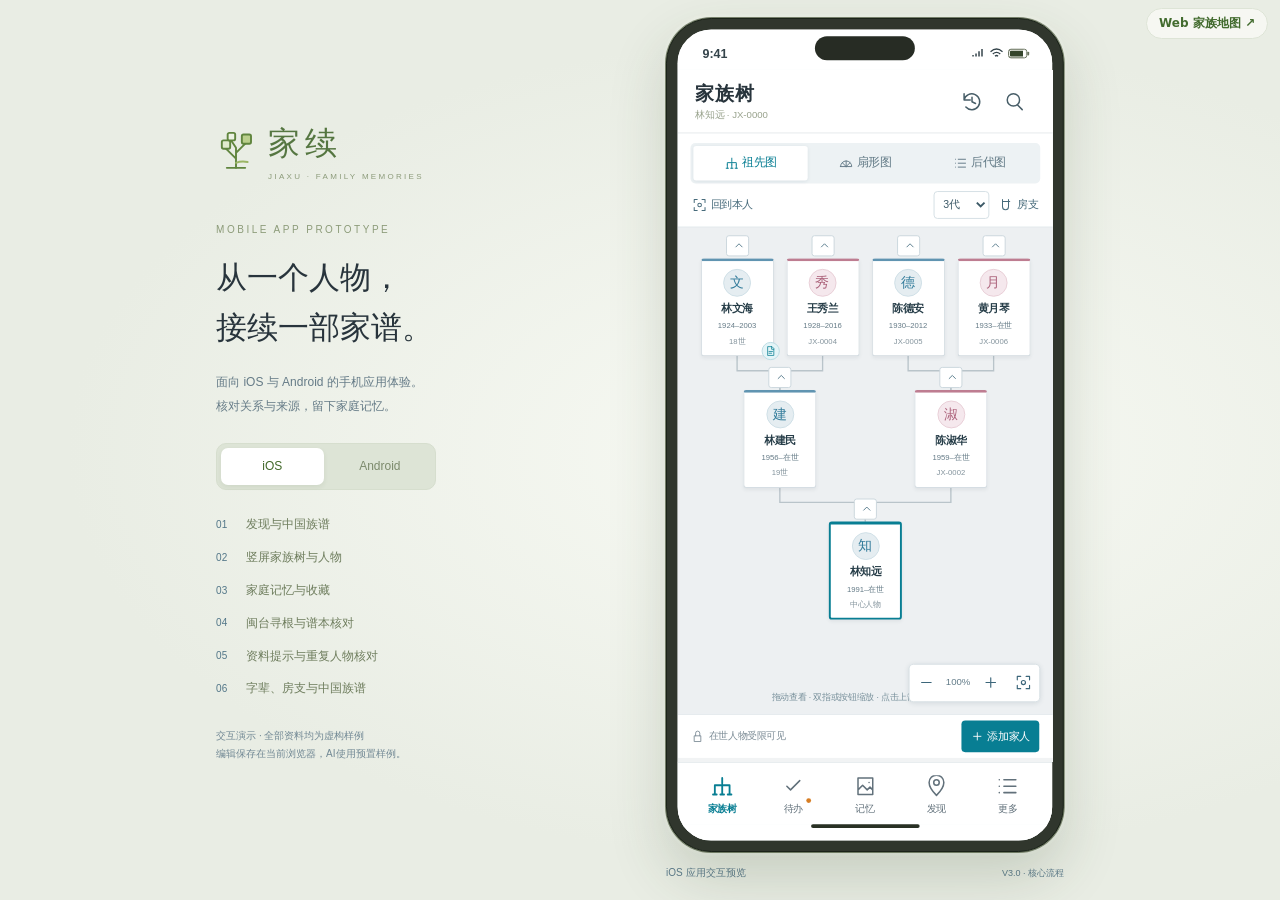
==== commit a9d915fb: "发布 Web 家族地图与大屏浏览原型" ====
--- a/index.html
+++ b/index.html
@@ -40,8 +40,8 @@
 @media(max-width:520px){html,body.mobile-prototype,.preview-stage,.phone,.phone.android{background:#f1f3f4}.x-tree-viewport,.phone .x-tree-viewport{height:calc(100dvh - 376px);max-height:none;min-height:260px}.x-tree-tip{font-size:9px}.x-app-bar{min-height:65px}}
 @media(max-width:360px){.x-tree-options{gap:5px}.x-tree-options button{font-size:10px}.x-profile-tabs{gap:17px}.x-summary-buttons{padding-left:14px;padding-right:14px}}
 .m-review-image{height:135px;margin-bottom:12px}.m-review-fields .field{margin-bottom:12px}.x-tree-tip{white-space:nowrap;overflow:hidden;text-overflow:ellipsis;padding-left:8px;padding-right:8px}
-</style></head>
-<body class="mobile-prototype"><div class="preview-stage"><aside class="review-panel"><div class="review-brand"><img src="[data-uri]" alt=""><span>家续<small>JIAXU · FAMILY MEMORIES</small></span></div><div class="review-eyebrow">MOBILE APP PROTOTYPE</div><h1>从一个人物，<br>接续一部家谱。</h1><p>面向 iOS 与 Android 的手机应用体验。<br>核对关系与来源，留下家庭记忆。</p><div class="platform-switch" aria-label="应用平台预览"><button class="active" data-action="mobile-platform" data-platform="ios" aria-pressed="true">iOS</button><button data-action="mobile-platform" data-platform="android" aria-pressed="false">Android</button></div><div class="review-links"><a href="#home">01 <span>发现与中国族谱</span></a><a href="#tree">02 <span>竖屏家族树与人物</span></a><a href="#memories">03 <span>家庭记忆与收藏</span></a><a href="#roots">04 <span>闽台寻根与谱本核对</span></a><a href="#tasks">05 <span>资料提示与重复人物核对</span></a><a href="#clan">06 <span>字辈、房支与中国族谱</span></a></div><p class="review-note">交互演示 · 全部资料均为虚构样例<br>编辑保存在当前浏览器，AI使用预置样例。</p></aside><div class="phone-area"><div class="phone-wrap"><div class="phone ios" id="device"><div class="phone-screen" id="phone-screen"><div class="status-bar"><span>9:41</span><div class="dynamic-island"></div><div class="system-icons"><svg viewBox="0 0 18 12" aria-hidden="true"><path d="M1 10h2V8H1zm4 0h2V6H5zm4 0h2V3H9zm4 0h2V0h-2z" fill="currentColor"/></svg><svg viewBox="0 0 18 13" aria-hidden="true"><path d="M1 4q8-7 16 0M4 7q5-4 10 0M7 10q2-2 4 0" stroke="currentColor" fill="none" stroke-width="1.8"/></svg><span class="battery"></span></div></div><div class="mobile-app"><main id="main" tabindex="-1"></main><nav id="mobile-nav" aria-label="应用底部导航"></nav><div class="home-indicator"></div></div><div id="drawer-root"></div><div id="modal-root"></div><div id="toast" class="toast" role="status" aria-live="polite"></div></div></div></div><div class="device-caption"><span id="platform-caption">iOS 应用交互预览</span><span>V3.0 · 核心流程</span></div></div></div><script>'use strict';
+</style><style>.web-atlas-link{position:fixed;top:8px;right:12px;z-index:50;background:#f6f7f2;color:#426b2e;border:1px solid #dde4d6;border-radius:20px;padding:6px 12px;font:600 12px system-ui;text-decoration:none}@media(max-width:640px){.web-atlas-link{top:auto;bottom:84px;right:8px}}</style></head>
+<body class="mobile-prototype"><a class="web-atlas-link" href="./web/">Web 家族地图 ↗</a><div class="preview-stage"><aside class="review-panel"><div class="review-brand"><img src="[data-uri]" alt=""><span>家续<small>JIAXU · FAMILY MEMORIES</small></span></div><div class="review-eyebrow">MOBILE APP PROTOTYPE</div><h1>从一个人物，<br>接续一部家谱。</h1><p>面向 iOS 与 Android 的手机应用体验。<br>核对关系与来源，留下家庭记忆。</p><div class="platform-switch" aria-label="应用平台预览"><button class="active" data-action="mobile-platform" data-platform="ios" aria-pressed="true">iOS</button><button data-action="mobile-platform" data-platform="android" aria-pressed="false">Android</button></div><div class="review-links"><a href="#home">01 <span>发现与中国族谱</span></a><a href="#tree">02 <span>竖屏家族树与人物</span></a><a href="#memories">03 <span>家庭记忆与收藏</span></a><a href="#roots">04 <span>闽台寻根与谱本核对</span></a><a href="#tasks">05 <span>资料提示与重复人物核对</span></a><a href="#clan">06 <span>字辈、房支与中国族谱</span></a></div><p class="review-note">交互演示 · 全部资料均为虚构样例<br>编辑保存在当前浏览器，AI使用预置样例。</p></aside><div class="phone-area"><div class="phone-wrap"><div class="phone ios" id="device"><div class="phone-screen" id="phone-screen"><div class="status-bar"><span>9:41</span><div class="dynamic-island"></div><div class="system-icons"><svg viewBox="0 0 18 12" aria-hidden="true"><path d="M1 10h2V8H1zm4 0h2V6H5zm4 0h2V3H9zm4 0h2V0h-2z" fill="currentColor"/></svg><svg viewBox="0 0 18 13" aria-hidden="true"><path d="M1 4q8-7 16 0M4 7q5-4 10 0M7 10q2-2 4 0" stroke="currentColor" fill="none" stroke-width="1.8"/></svg><span class="battery"></span></div></div><div class="mobile-app"><main id="main" tabindex="-1"></main><nav id="mobile-nav" aria-label="应用底部导航"></nav><div class="home-indicator"></div></div><div id="drawer-root"></div><div id="modal-root"></div><div id="toast" class="toast" role="status" aria-live="polite"></div></div></div></div><div class="device-caption"><span id="platform-caption">iOS 应用交互预览</span><span>V3.0 · 核心流程</span></div></div></div><script>'use strict';
 const $=(s,r=document)=>r.querySelector(s);
 const $$=(s,r=document)=>[...r.querySelectorAll(s)];
 const esc=v=>String(v??'').replace(/[&<>"']/g,c=>({'&':'&amp;','<':'&lt;','>':'&gt;','"':'&quot;',"'":'&#39;'}[c]));
@@ -387,4 +387,3 @@
 
 router();
 </script></body></html>
-
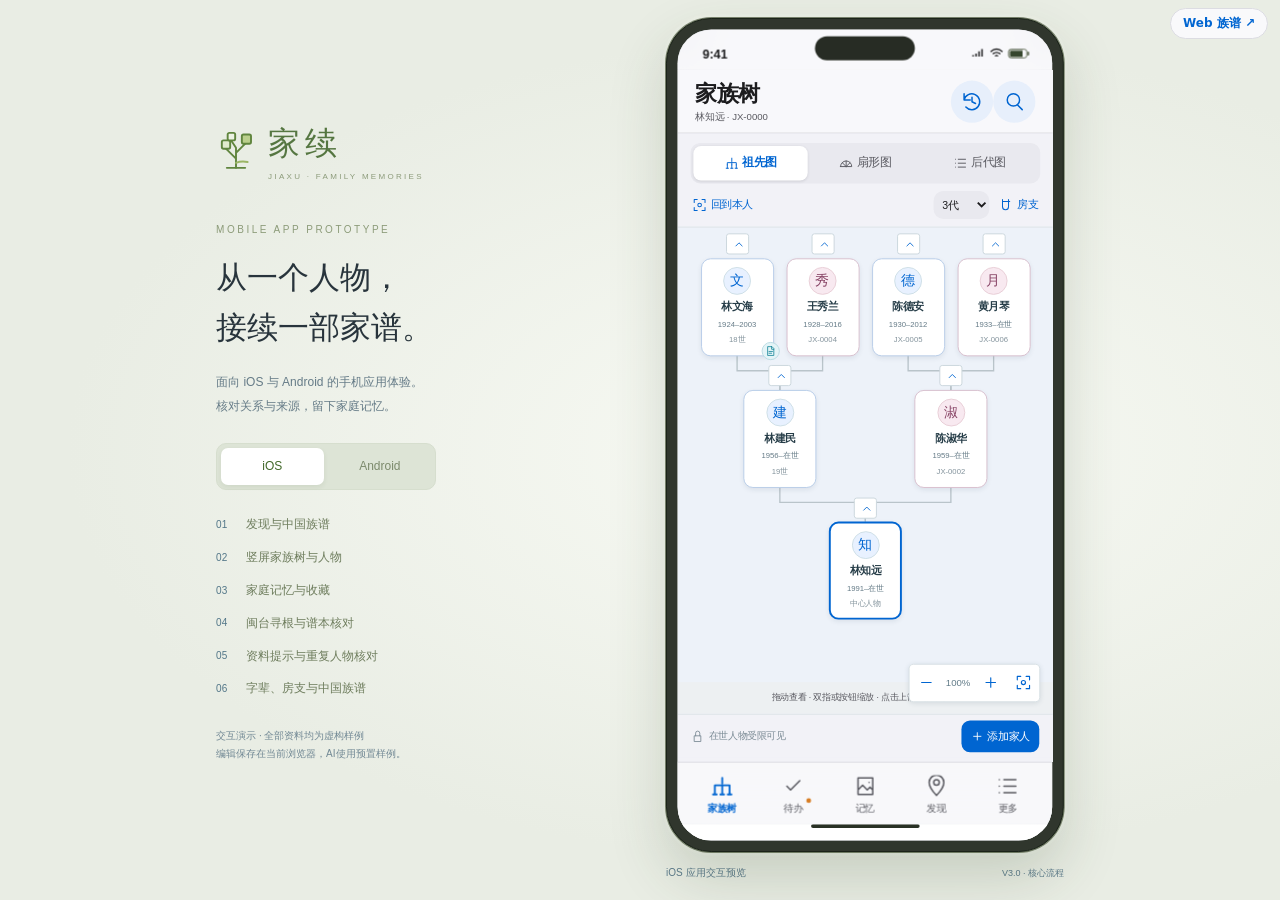
==== commit 7cc33bff: "统一 iOS 原型与 Web 工作台的系统主题" ====
--- a/index.html
+++ b/index.html
@@ -40,8 +40,58 @@
 @media(max-width:520px){html,body.mobile-prototype,.preview-stage,.phone,.phone.android{background:#f1f3f4}.x-tree-viewport,.phone .x-tree-viewport{height:calc(100dvh - 376px);max-height:none;min-height:260px}.x-tree-tip{font-size:9px}.x-app-bar{min-height:65px}}
 @media(max-width:360px){.x-tree-options{gap:5px}.x-tree-options button{font-size:10px}.x-profile-tabs{gap:17px}.x-summary-buttons{padding-left:14px;padding-right:14px}}
 .m-review-image{height:135px;margin-bottom:12px}.m-review-fields .field{margin-bottom:12px}.x-tree-tip{white-space:nowrap;overflow:hidden;text-overflow:ellipsis;padding-left:8px;padding-right:8px}
-</style><style>.web-atlas-link{position:fixed;top:8px;right:12px;z-index:50;background:#f6f7f2;color:#426b2e;border:1px solid #dde4d6;border-radius:20px;padding:6px 12px;font:600 12px system-ui;text-decoration:none}@media(max-width:640px){.web-atlas-link{top:auto;bottom:84px;right:8px}}</style></head>
-<body class="mobile-prototype"><a class="web-atlas-link" href="./web/">Web 家族地图 ↗</a><div class="preview-stage"><aside class="review-panel"><div class="review-brand"><img src="[data-uri]" alt=""><span>家续<small>JIAXU · FAMILY MEMORIES</small></span></div><div class="review-eyebrow">MOBILE APP PROTOTYPE</div><h1>从一个人物，<br>接续一部家谱。</h1><p>面向 iOS 与 Android 的手机应用体验。<br>核对关系与来源，留下家庭记忆。</p><div class="platform-switch" aria-label="应用平台预览"><button class="active" data-action="mobile-platform" data-platform="ios" aria-pressed="true">iOS</button><button data-action="mobile-platform" data-platform="android" aria-pressed="false">Android</button></div><div class="review-links"><a href="#home">01 <span>发现与中国族谱</span></a><a href="#tree">02 <span>竖屏家族树与人物</span></a><a href="#memories">03 <span>家庭记忆与收藏</span></a><a href="#roots">04 <span>闽台寻根与谱本核对</span></a><a href="#tasks">05 <span>资料提示与重复人物核对</span></a><a href="#clan">06 <span>字辈、房支与中国族谱</span></a></div><p class="review-note">交互演示 · 全部资料均为虚构样例<br>编辑保存在当前浏览器，AI使用预置样例。</p></aside><div class="phone-area"><div class="phone-wrap"><div class="phone ios" id="device"><div class="phone-screen" id="phone-screen"><div class="status-bar"><span>9:41</span><div class="dynamic-island"></div><div class="system-icons"><svg viewBox="0 0 18 12" aria-hidden="true"><path d="M1 10h2V8H1zm4 0h2V6H5zm4 0h2V3H9zm4 0h2V0h-2z" fill="currentColor"/></svg><svg viewBox="0 0 18 13" aria-hidden="true"><path d="M1 4q8-7 16 0M4 7q5-4 10 0M7 10q2-2 4 0" stroke="currentColor" fill="none" stroke-width="1.8"/></svg><span class="battery"></span></div></div><div class="mobile-app"><main id="main" tabindex="-1"></main><nav id="mobile-nav" aria-label="应用底部导航"></nav><div class="home-indicator"></div></div><div id="drawer-root"></div><div id="modal-root"></div><div id="toast" class="toast" role="status" aria-live="polite"></div></div></div></div><div class="device-caption"><span id="platform-caption">iOS 应用交互预览</span><span>V3.0 · 核心流程</span></div></div></div><script>'use strict';
+</style><style>/* Shared iOS-inspired appearance for the phone and Web workspace. */
+:where(.phone.ios,.web-workspace) {
+  --app-green:#007aff;
+  --app-bg:#f2f2f7;
+  --app-ink:#1c1c1e;
+  --app-muted:#595960;
+  --ios-tint:#0065d1;
+  --ios-fill:#e9e9ef;
+  --ios-divider:#dcdce2;
+  --ios-paper:#fff;
+  color:var(--app-ink);
+  font-family:-apple-system,BlinkMacSystemFont,"Helvetica Neue","PingFang SC","Microsoft YaHei",sans-serif;
+  accent-color:var(--app-green);
+}
+:is(.phone.ios .phone-screen,.web-workspace) { background:var(--app-bg);color:var(--app-ink) }
+:is(.phone.ios,.web-workspace) :is(.m-page,.x-tree-toolbar,.x-tree-status) {background:var(--app-bg)}
+:is(.phone.ios,.web-workspace) :is(.status-bar,.app-bar,#mobile-nav,.modal-header,.modal-footer) {
+  background:#f9f9fbe8;
+  border-color:var(--ios-divider);
+  backdrop-filter:blur(18px) saturate(160%);
+  color:var(--app-ink);
+}
+:is(.phone.ios,.web-workspace) .app-bar h1 {font-size:23px;letter-spacing:-.025em;font-weight:700;color:var(--app-ink)}
+:is(.phone.ios,.web-workspace) :is(.m-title small,.m-nav-link,.x-muted,.muted,.x-tree-tip,.x-fan-legend,.modal-description,.x-select-list small) {color:var(--app-muted)}
+:is(.phone.ios,.web-workspace) :is(.m-nav-link.active,.m-back,.m-icon-button,.text-link,.x-wide-link,.x-section-head button,.x-section-head a,.x-family-heading button,.x-family-heading a,.x-tree-options button,.x-zoom-controls button,.x-expand) {color:var(--ios-tint)}
+:is(.phone.ios,.web-workspace) :is(.m-back,.m-icon-button,.close-btn) {background:#e7effb;border:0;border-radius:50%;color:var(--ios-tint)}
+:is(.phone.ios,.web-workspace) :is(.btn-primary,.m-button.primary,.m-button-primary) {background:var(--ios-tint);color:white;border-color:transparent;border-radius:12px;font-weight:600}
+:is(.phone.ios,.web-workspace) :is(.x-section,.memory-card,.x-record-result,.x-clan-intro,.m-account-stats,.m-card,.x-task-card,.x-profile-card,.x-family-card,.m-memory-top) {
+  background:var(--ios-paper);color:var(--app-ink);border:1px solid #e6e6eb;border-radius:16px;box-shadow:none;
+}
+:is(.phone.ios,.web-workspace) :is(.m-setting-row,.x-select-list>button,.x-sheet-links>a,.x-sheet-links>button) {color:var(--app-ink);border-color:var(--ios-divider);min-height:44px}
+:is(.phone.ios,.web-workspace) :is(.m-segment,.x-fan-filters,.x-tree-options select) {background:var(--ios-fill);border-radius:10px;color:var(--app-ink);border:0}
+:is(.phone.ios,.web-workspace) .m-segment {padding:3px}
+:is(.phone.ios,.web-workspace) .m-segment button {min-height:36px;border-radius:8px;color:var(--app-muted)}
+:is(.phone.ios,.web-workspace) :is(.m-segment button.active,.x-fan-filters button.active) {background:white;color:var(--ios-tint);border-color:transparent;box-shadow:0 1px 3px #20202a20;font-weight:600}
+:is(.phone.ios,.web-workspace) :is(.x-tree-viewport,.x-fan) {background:#edf2f9;border-color:var(--ios-divider)}
+:is(.phone.ios,.web-workspace) .x-tree-node {border:1px solid #b8cde8;border-radius:10px;box-shadow:0 2px 6px #152f4a16}
+:is(.phone.ios,.web-workspace) .x-tree-node.female {border-color:#d9c0ce}
+:is(.phone.ios,.web-workspace) .x-tree-node.centre {border:2px solid var(--ios-tint)}
+:is(.phone.ios,.web-workspace) :is(.avatar,.x-pill,.x-notice,.m-demo,.x-eyebrow) {color:var(--ios-tint)}
+:is(.phone.ios,.web-workspace) :is(.avatar,.x-pill,.x-notice,.m-demo) {background:#e8f1ff}
+:is(.phone.ios,.web-workspace) :is(.x-pill.amber,.avatar.female) {background:#f8e9f0;color:#874365}
+:is(.phone.ios,.web-workspace) :is(.modal,.person-drawer) {background:var(--app-bg);color:var(--app-ink);border-color:var(--ios-divider)}
+:is(.phone.ios,.web-workspace) :is(input:not([type=checkbox]):not([type=radio]),textarea) {background:var(--ios-paper);color:var(--app-ink);border:1px solid var(--ios-divider);border-radius:10px}
+:is(.phone.ios,.web-workspace) :is(a,button,input,textarea,select):focus-visible {outline:2px solid var(--ios-tint);outline-offset:2px}
+:is(.phone.ios,.web-workspace) :is(button,a):active {filter:brightness(.94)}
+:is(.phone.ios,.web-workspace) .x-tree-status button {background:var(--ios-tint);color:white;border-radius:9px}
+:is(.phone.ios,.web-workspace) .x-select-list {border-radius:12px;background:white}
+:is(.phone.ios,.web-workspace) .x-select-list>button {padding-inline:12px}
+:is(.phone.ios,.web-workspace) .x-select-list>button:last-of-type {border-bottom:0}
+</style><style>.web-atlas-link{position:fixed;top:8px;right:12px;z-index:50;background:#f9f9fb;color:#0065d1;border:1px solid #dcdce2;border-radius:20px;padding:6px 12px;font:600 12px system-ui;text-decoration:none}@media(max-width:640px){.web-atlas-link{top:auto;bottom:84px;right:8px}}</style></head>
+<body class="mobile-prototype"><a class="web-atlas-link" href="./web/">Web 族谱 ↗</a><div class="preview-stage"><aside class="review-panel"><div class="review-brand"><img src="[data-uri]" alt=""><span>家续<small>JIAXU · FAMILY MEMORIES</small></span></div><div class="review-eyebrow">MOBILE APP PROTOTYPE</div><h1>从一个人物，<br>接续一部家谱。</h1><p>面向 iOS 与 Android 的手机应用体验。<br>核对关系与来源，留下家庭记忆。</p><div class="platform-switch" aria-label="应用平台预览"><button class="active" data-action="mobile-platform" data-platform="ios" aria-pressed="true">iOS</button><button data-action="mobile-platform" data-platform="android" aria-pressed="false">Android</button></div><div class="review-links"><a href="#home">01 <span>发现与中国族谱</span></a><a href="#tree">02 <span>竖屏家族树与人物</span></a><a href="#memories">03 <span>家庭记忆与收藏</span></a><a href="#roots">04 <span>闽台寻根与谱本核对</span></a><a href="#tasks">05 <span>资料提示与重复人物核对</span></a><a href="#clan">06 <span>字辈、房支与中国族谱</span></a></div><p class="review-note">交互演示 · 全部资料均为虚构样例<br>编辑保存在当前浏览器，AI使用预置样例。</p></aside><div class="phone-area"><div class="phone-wrap"><div class="phone ios" id="device"><div class="phone-screen" id="phone-screen"><div class="status-bar"><span>9:41</span><div class="dynamic-island"></div><div class="system-icons"><svg viewBox="0 0 18 12" aria-hidden="true"><path d="M1 10h2V8H1zm4 0h2V6H5zm4 0h2V3H9zm4 0h2V0h-2z" fill="currentColor"/></svg><svg viewBox="0 0 18 13" aria-hidden="true"><path d="M1 4q8-7 16 0M4 7q5-4 10 0M7 10q2-2 4 0" stroke="currentColor" fill="none" stroke-width="1.8"/></svg><span class="battery"></span></div></div><div class="mobile-app"><main id="main" tabindex="-1"></main><nav id="mobile-nav" aria-label="应用底部导航"></nav><div class="home-indicator"></div></div><div id="drawer-root"></div><div id="modal-root"></div><div id="toast" class="toast" role="status" aria-live="polite"></div></div></div></div><div class="device-caption"><span id="platform-caption">iOS 应用交互预览</span><span>V3.0 · 核心流程</span></div></div></div><script>'use strict';
 const $=(s,r=document)=>r.querySelector(s);
 const $$=(s,r=document)=>[...r.querySelectorAll(s)];
 const esc=v=>String(v??'').replace(/[&<>"']/g,c=>({'&':'&amp;','<':'&lt;','>':'&gt;','"':'&quot;',"'":'&#39;'}[c]));
@@ -387,3 +437,4 @@
 
 router();
 </script></body></html>
+
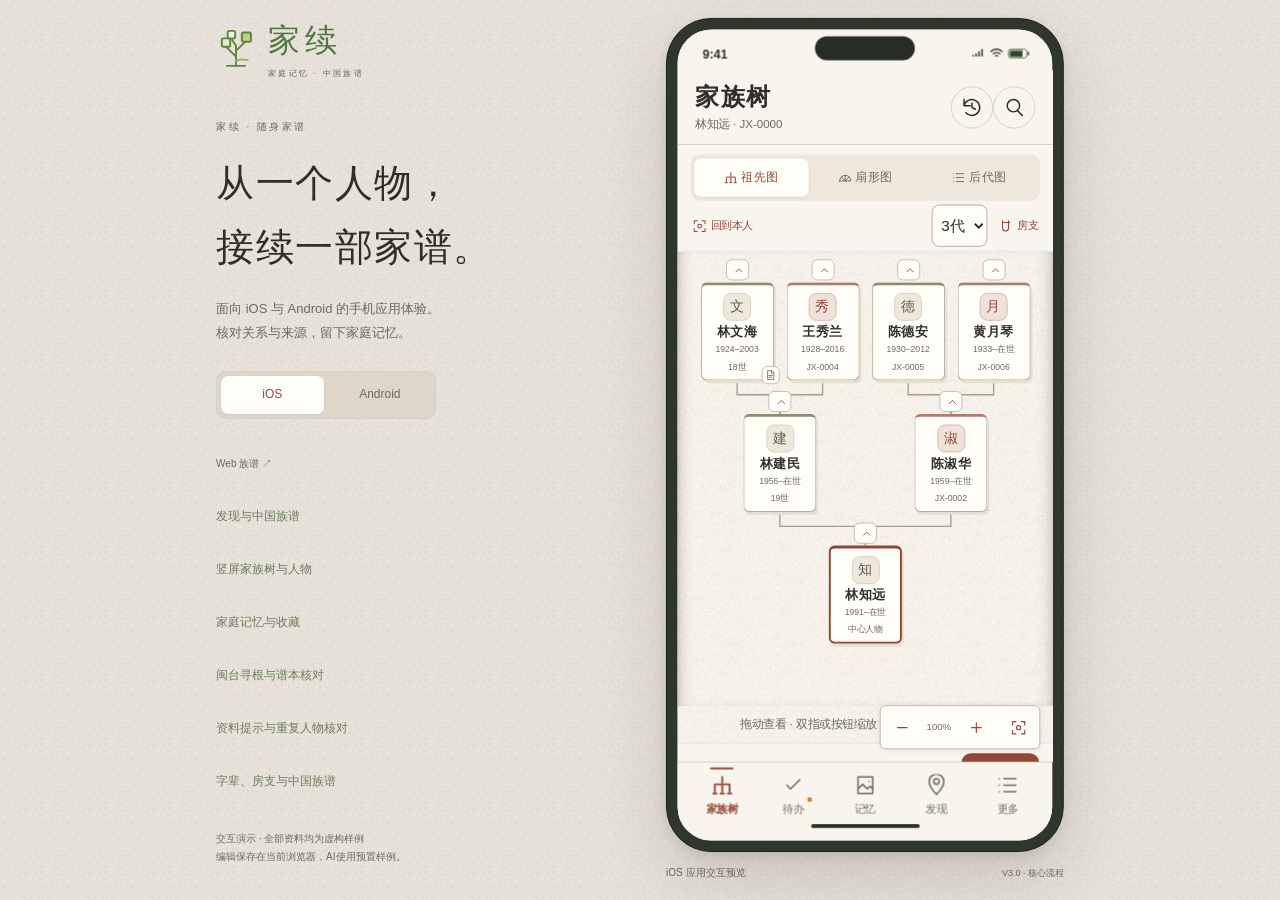
==== commit 896fe4d4: "Publish paper genealogy reader and matching app workspace" ====
--- a/index.html
+++ b/index.html
@@ -1,5 +1,5 @@
 <!doctype html>
-<html lang="zh-CN"><head><meta charset="utf-8"><meta name="viewport" content="width=device-width,initial-scale=1,viewport-fit=cover"><meta name="theme-color" content="#f7f8f2"><meta name="apple-mobile-web-app-capable" content="yes"><meta name="description" content="家续 iOS 与 Android 手机应用高保真交互原型"><title>家续 · 移动端应用原型</title><link rel="icon" href="[data-uri]" type="image/svg+xml"><style>@charset "UTF-8";
+<html lang="zh-CN"><head><meta charset="utf-8"><meta name="viewport" content="width=device-width,initial-scale=1,viewport-fit=cover"><meta name="theme-color" content="#f8f5ee"><meta name="apple-mobile-web-app-capable" content="yes"><meta name="description" content="家续 iOS 与 Android 手机应用高保真交互原型"><title>家续 · 移动端应用原型</title><link rel="icon" href="[data-uri]" type="image/svg+xml"><style>@charset "UTF-8";
 :root{--green:#416c2b;--green-dark:#31541f;--green-soft:#eef3e7;--ink:#25302a;--muted:#6d756f;--line:#e3e6df;--paper:#f7f8f4;--white:#fff;--gold:#aa7f3d;--blue:#507c9d;--rose:#a76d76;--radius:12px;--shadow:0 5px 22px #25372a0a;--font:"Segoe UI","Microsoft YaHei","PingFang SC",sans-serif}
 *{box-sizing:border-box}body{margin:0;color:var(--ink);font:14px/1.65 var(--font);background:var(--paper)}button,input,select,textarea{font:inherit}button,a,input,select,textarea{-webkit-tap-highlight-color:transparent}button{cursor:pointer}button:disabled{cursor:not-allowed;opacity:.5}a{color:inherit;text-decoration:none}button{color:inherit}button:focus-visible,a:focus-visible{outline:3px solid #8ea75c;outline-offset:4px}img{max-width:100%;display:block}svg{vertical-align:middle;flex-shrink:0}.icon{width:20px;height:20px;stroke:currentColor;stroke-width:1.65;fill:none;stroke-linecap:round;stroke-linejoin:round}.skip-link{position:fixed;top:-80px;left:10px;z-index:999;background:white;padding:12px}.skip-link:focus{top:8px}h1,h2,h3,h4,p{margin-top:0}h1,h2,h3,h4{line-height:1.45}h1{font-size:30px;font-weight:600;letter-spacing:1px}h2{font-size:21px;font-weight:600}h3{font-size:17px;font-weight:600}p{margin-bottom:15px}.muted{color:var(--muted)}.small{font-size:12px}.tiny{font-size:11px}.serif{font-family:"Noto Serif SC","Songti SC","SimSun",serif}.global-header{height:79px;background:white;display:flex;align-items:center;padding:0 4%;gap:46px;border-bottom:1px solid var(--line);position:sticky;top:0;z-index:50}.brand{display:flex;align-items:center;gap:9px;flex-shrink:0}.brand img{width:42px;height:47px}.brand>span{font-family:"SimSun",serif;font-weight:bold;font-size:29px;letter-spacing:3px;line-height:1.15;color:#496d30}.brand small{display:block;font:8px/1.2 var(--font);letter-spacing:5px;margin-top:4px}.main-nav{display:flex;align-self:stretch;align-items:stretch;gap:27px}.main-nav a{display:flex;gap:5px;align-items:center;position:relative;font-size:14px;white-space:nowrap}.main-nav a.active{font-weight:600;color:var(--green)}.main-nav a.active:after{position:absolute;content:"";height:3px;background:var(--green);left:0;right:0;bottom:0}.nav-new{font-size:9px;background:#edf2e1;color:var(--green);padding:0 4px;border-radius:3px}.header-tools{margin-left:auto;display:flex;align-items:center;gap:16px}.icon-btn{background:transparent;border:0;position:relative;display:inline-flex;align-items:center;justify-content:center;width:36px;height:36px;border-radius:7px}.icon-btn:hover{background:var(--green-soft)}.notification-dot{position:absolute;width:6px;height:6px;right:7px;top:7px;background:#bc8548;border:1px solid white;border-radius:50%}.user-menu{border:0;background:transparent;display:flex;align-items:center;gap:9px;white-space:nowrap}.user-menu .icon{width:14px}.mini-avatar{width:34px;height:34px;display:grid;place-items:center;background:#edf1df;color:#5f753d;border-radius:50%;font-family:serif;font-size:17px}.demo-strip{height:33px;border-bottom:1px solid var(--line);background:#f4f5ed;display:flex;justify-content:center;align-items:center;gap:7px;color:#79826b;font-size:10px;letter-spacing:.4px}.demo-strip button{border:0;background:none;color:#637c46;padding:0 0 0 12px;font-size:10px;display:inline-flex;align-items:center;gap:4px}.demo-strip .icon{width:12px;height:12px}.status-dot{width:5px;height:5px;border-radius:50%;background:#80945c;display:inline-block}.page{max-width:1280px;margin:0 auto;padding:42px 44px 60px}.page-header{display:flex;align-items:flex-end;justify-content:space-between;margin-bottom:26px;gap:18px}.page-header h1{margin:0 0 7px}.page-header p{margin:0;color:var(--muted);font-size:13px}.eyebrow{font-size:10px;letter-spacing:2.7px;color:#71815e;text-transform:uppercase;font-weight:600;margin-bottom:11px}.btn{display:inline-flex;align-items:center;justify-content:center;gap:8px;border-radius:5px;border:1px solid var(--line);padding:10px 18px;line-height:1.3;min-height:42px;background:white;font-weight:500;white-space:nowrap;transition:all .15s}.btn:hover{border-color:#91a67c;background:#f5f8f0}.btn-primary{background:var(--green);border-color:var(--green);color:white}.btn-primary:hover{background:var(--green-dark);color:white}.btn-soft{background:var(--green-soft);border-color:var(--green-soft);color:var(--green)}.btn-plain{background:none;border-color:transparent;padding-left:0;padding-right:0;color:var(--green)}.btn-sm{min-height:34px;padding:7px 12px;font-size:12px}.btn .icon{width:16px;height:16px}.actions{display:flex;align-items:center;gap:10px;flex-wrap:wrap}.text-link{border:0;background:none;color:var(--green);padding:0;display:inline-flex;gap:6px;align-items:center;font-size:12px}.text-link .icon{width:14px}.panel{background:white;border:1px solid var(--line);border-radius:var(--radius);box-shadow:var(--shadow)}.panel-head{padding:22px 24px 15px;display:flex;align-items:center;justify-content:space-between;gap:14px}.panel-head h2,.panel-head h3{margin:0}.panel-body{padding:0 24px 24px}.section-heading{display:flex;justify-content:space-between;align-items:center;margin:33px 0 16px}.section-heading h2{margin:0}.tag{display:inline-flex;align-items:center;gap:4px;border-radius:4px;padding:3px 8px;font-size:10px;background:#f1f3ed;color:#67735c;white-space:nowrap}.tag.green{background:#edf3e4;color:#527835}.tag.amber{background:#f8f0df;color:#967133}.tag.blue{background:#edf3f7;color:#557c96}.tag .icon{width:11px;height:11px}.avatar{width:43px;height:43px;display:grid;place-items:center;background:#e8eef2;color:#6486a0;border-radius:50%;font:22px "SimSun",serif;flex-shrink:0}.avatar.female{background:#f4e9e9;color:#ab7f85}.avatar.large{width:80px;height:80px;font-size:37px}.avatar.xlarge{width:110px;height:110px;font-size:47px;border:5px solid white;box-shadow:0 1px 8px #23352b12}.avatar.tiny-avatar{width:28px;height:28px;font-size:14px}.divider{height:1px;background:var(--line);margin:20px 0}.empty-state{text-align:center;padding:60px 20px;color:var(--muted)}.empty-state .icon{width:38px;height:38px;margin-bottom:15px;color:#99a887}.hidden{display:none!important}
 /* Home */
@@ -40,58 +40,182 @@
 @media(max-width:520px){html,body.mobile-prototype,.preview-stage,.phone,.phone.android{background:#f1f3f4}.x-tree-viewport,.phone .x-tree-viewport{height:calc(100dvh - 376px);max-height:none;min-height:260px}.x-tree-tip{font-size:9px}.x-app-bar{min-height:65px}}
 @media(max-width:360px){.x-tree-options{gap:5px}.x-tree-options button{font-size:10px}.x-profile-tabs{gap:17px}.x-summary-buttons{padding-left:14px;padding-right:14px}}
 .m-review-image{height:135px;margin-bottom:12px}.m-review-fields .field{margin-bottom:12px}.x-tree-tip{white-space:nowrap;overflow:hidden;text-overflow:ellipsis;padding-left:8px;padding-right:8px}
-</style><style>/* Shared iOS-inspired appearance for the phone and Web workspace. */
-:where(.phone.ios,.web-workspace) {
-  --app-green:#007aff;
-  --app-bg:#f2f2f7;
-  --app-ink:#1c1c1e;
-  --app-muted:#595960;
-  --ios-tint:#0065d1;
-  --ios-fill:#e9e9ef;
-  --ios-divider:#dcdce2;
-  --ios-paper:#fff;
-  color:var(--app-ink);
-  font-family:-apple-system,BlinkMacSystemFont,"Helvetica Neue","PingFang SC","Microsoft YaHei",sans-serif;
-  accent-color:var(--app-green);
-}
-:is(.phone.ios .phone-screen,.web-workspace) { background:var(--app-bg);color:var(--app-ink) }
-:is(.phone.ios,.web-workspace) :is(.m-page,.x-tree-toolbar,.x-tree-status) {background:var(--app-bg)}
-:is(.phone.ios,.web-workspace) :is(.status-bar,.app-bar,#mobile-nav,.modal-header,.modal-footer) {
-  background:#f9f9fbe8;
-  border-color:var(--ios-divider);
-  backdrop-filter:blur(18px) saturate(160%);
-  color:var(--app-ink);
-}
-:is(.phone.ios,.web-workspace) .app-bar h1 {font-size:23px;letter-spacing:-.025em;font-weight:700;color:var(--app-ink)}
-:is(.phone.ios,.web-workspace) :is(.m-title small,.m-nav-link,.x-muted,.muted,.x-tree-tip,.x-fan-legend,.modal-description,.x-select-list small) {color:var(--app-muted)}
-:is(.phone.ios,.web-workspace) :is(.m-nav-link.active,.m-back,.m-icon-button,.text-link,.x-wide-link,.x-section-head button,.x-section-head a,.x-family-heading button,.x-family-heading a,.x-tree-options button,.x-zoom-controls button,.x-expand) {color:var(--ios-tint)}
-:is(.phone.ios,.web-workspace) :is(.m-back,.m-icon-button,.close-btn) {background:#e7effb;border:0;border-radius:50%;color:var(--ios-tint)}
-:is(.phone.ios,.web-workspace) :is(.btn-primary,.m-button.primary,.m-button-primary) {background:var(--ios-tint);color:white;border-color:transparent;border-radius:12px;font-weight:600}
-:is(.phone.ios,.web-workspace) :is(.x-section,.memory-card,.x-record-result,.x-clan-intro,.m-account-stats,.m-card,.x-task-card,.x-profile-card,.x-family-card,.m-memory-top) {
-  background:var(--ios-paper);color:var(--app-ink);border:1px solid #e6e6eb;border-radius:16px;box-shadow:none;
-}
-:is(.phone.ios,.web-workspace) :is(.m-setting-row,.x-select-list>button,.x-sheet-links>a,.x-sheet-links>button) {color:var(--app-ink);border-color:var(--ios-divider);min-height:44px}
-:is(.phone.ios,.web-workspace) :is(.m-segment,.x-fan-filters,.x-tree-options select) {background:var(--ios-fill);border-radius:10px;color:var(--app-ink);border:0}
-:is(.phone.ios,.web-workspace) .m-segment {padding:3px}
-:is(.phone.ios,.web-workspace) .m-segment button {min-height:36px;border-radius:8px;color:var(--app-muted)}
-:is(.phone.ios,.web-workspace) :is(.m-segment button.active,.x-fan-filters button.active) {background:white;color:var(--ios-tint);border-color:transparent;box-shadow:0 1px 3px #20202a20;font-weight:600}
-:is(.phone.ios,.web-workspace) :is(.x-tree-viewport,.x-fan) {background:#edf2f9;border-color:var(--ios-divider)}
-:is(.phone.ios,.web-workspace) .x-tree-node {border:1px solid #b8cde8;border-radius:10px;box-shadow:0 2px 6px #152f4a16}
-:is(.phone.ios,.web-workspace) .x-tree-node.female {border-color:#d9c0ce}
-:is(.phone.ios,.web-workspace) .x-tree-node.centre {border:2px solid var(--ios-tint)}
-:is(.phone.ios,.web-workspace) :is(.avatar,.x-pill,.x-notice,.m-demo,.x-eyebrow) {color:var(--ios-tint)}
-:is(.phone.ios,.web-workspace) :is(.avatar,.x-pill,.x-notice,.m-demo) {background:#e8f1ff}
-:is(.phone.ios,.web-workspace) :is(.x-pill.amber,.avatar.female) {background:#f8e9f0;color:#874365}
-:is(.phone.ios,.web-workspace) :is(.modal,.person-drawer) {background:var(--app-bg);color:var(--app-ink);border-color:var(--ios-divider)}
-:is(.phone.ios,.web-workspace) :is(input:not([type=checkbox]):not([type=radio]),textarea) {background:var(--ios-paper);color:var(--app-ink);border:1px solid var(--ios-divider);border-radius:10px}
-:is(.phone.ios,.web-workspace) :is(a,button,input,textarea,select):focus-visible {outline:2px solid var(--ios-tint);outline-offset:2px}
-:is(.phone.ios,.web-workspace) :is(button,a):active {filter:brightness(.94)}
-:is(.phone.ios,.web-workspace) .x-tree-status button {background:var(--ios-tint);color:white;border-radius:9px}
-:is(.phone.ios,.web-workspace) .x-select-list {border-radius:12px;background:white}
-:is(.phone.ios,.web-workspace) .x-select-list>button {padding-inline:12px}
-:is(.phone.ios,.web-workspace) .x-select-list>button:last-of-type {border-bottom:0}
-</style><style>.web-atlas-link{position:fixed;top:8px;right:12px;z-index:50;background:#f9f9fb;color:#0065d1;border:1px solid #dcdce2;border-radius:20px;padding:6px 12px;font:600 12px system-ui;text-decoration:none}@media(max-width:640px){.web-atlas-link{top:auto;bottom:84px;right:8px}}</style></head>
-<body class="mobile-prototype"><a class="web-atlas-link" href="./web/">Web 族谱 ↗</a><div class="preview-stage"><aside class="review-panel"><div class="review-brand"><img src="[data-uri]" alt=""><span>家续<small>JIAXU · FAMILY MEMORIES</small></span></div><div class="review-eyebrow">MOBILE APP PROTOTYPE</div><h1>从一个人物，<br>接续一部家谱。</h1><p>面向 iOS 与 Android 的手机应用体验。<br>核对关系与来源，留下家庭记忆。</p><div class="platform-switch" aria-label="应用平台预览"><button class="active" data-action="mobile-platform" data-platform="ios" aria-pressed="true">iOS</button><button data-action="mobile-platform" data-platform="android" aria-pressed="false">Android</button></div><div class="review-links"><a href="#home">01 <span>发现与中国族谱</span></a><a href="#tree">02 <span>竖屏家族树与人物</span></a><a href="#memories">03 <span>家庭记忆与收藏</span></a><a href="#roots">04 <span>闽台寻根与谱本核对</span></a><a href="#tasks">05 <span>资料提示与重复人物核对</span></a><a href="#clan">06 <span>字辈、房支与中国族谱</span></a></div><p class="review-note">交互演示 · 全部资料均为虚构样例<br>编辑保存在当前浏览器，AI使用预置样例。</p></aside><div class="phone-area"><div class="phone-wrap"><div class="phone ios" id="device"><div class="phone-screen" id="phone-screen"><div class="status-bar"><span>9:41</span><div class="dynamic-island"></div><div class="system-icons"><svg viewBox="0 0 18 12" aria-hidden="true"><path d="M1 10h2V8H1zm4 0h2V6H5zm4 0h2V3H9zm4 0h2V0h-2z" fill="currentColor"/></svg><svg viewBox="0 0 18 13" aria-hidden="true"><path d="M1 4q8-7 16 0M4 7q5-4 10 0M7 10q2-2 4 0" stroke="currentColor" fill="none" stroke-width="1.8"/></svg><span class="battery"></span></div></div><div class="mobile-app"><main id="main" tabindex="-1"></main><nav id="mobile-nav" aria-label="应用底部导航"></nav><div class="home-indicator"></div></div><div id="drawer-root"></div><div id="modal-root"></div><div id="toast" class="toast" role="status" aria-live="polite"></div></div></div></div><div class="device-caption"><span id="platform-caption">iOS 应用交互预览</span><span>V3.0 · 核心流程</span></div></div></div><script>'use strict';
+</style><style>/* Shared paper, ink and cinnabar tokens for the mobile app and editing workspace. */
+:root {
+  color-scheme:light;
+  --paper:#f8f5ee;
+  --paper-raised:#fffdf8;
+  --paper-soft:#eee8dc;
+  --paper-line:#d9d0c1;
+  --ink:#302e29;
+  --ink-muted:#70685e;
+  --seal:#934638;
+  --seal-soft:#f0e2da;
+  --book-serif:"Songti SC","STSong","Noto Serif CJK SC","SimSun",serif;
+  --app-green:var(--seal);
+  --app-bg:var(--paper);
+  --app-ink:var(--ink);
+  --app-muted:var(--ink-muted);
+}
+:is(.phone,.web-workspace) {
+  color:var(--ink);
+  accent-color:var(--seal);
+  font-family:-apple-system,BlinkMacSystemFont,"PingFang SC","Microsoft YaHei",sans-serif;
+}
+:is(.phone,.web-workspace) :is(.mobile-app,#main,.m-page,.x-tree-toolbar,.x-tree-status,.m-chat-composer,.m-action-dock) {background:var(--paper);color:var(--ink)}
+:is(.phone .phone-screen,.web-workspace) {background:var(--paper)}
+:is(.phone,.web-workspace) :is(.status-bar,.app-bar,#mobile-nav,.home-indicator,.modal-header,.modal-footer,.m-memory-top,.m-studio-intro) {
+  background:#f8f5eef5;
+  border-color:var(--paper-line);
+  color:var(--ink);
+  backdrop-filter:blur(16px);
+}
+:is(.phone,.web-workspace) .app-bar {padding-block:12px;min-height:78px}
+:is(.phone,.web-workspace) .app-bar h1 {font-family:var(--book-serif);font-size:25px;letter-spacing:.06em;color:var(--ink);font-weight:600}
+:is(.phone,.web-workspace) :is(.m-title small,.x-muted,.muted,.modal-description,.m-caption,.m-ocr-tip,.m-demo,.x-tree-tip,.x-tree-status>span,.x-fan-legend) {color:var(--ink-muted);font-size:12px;line-height:1.7}
+:is(.phone,.web-workspace) :is(.m-icon-button,.m-back,.close-btn) {width:44px;min-height:44px;border-radius:50%;border:1px solid var(--paper-line);background:transparent;color:var(--ink)}
+:is(.phone,.web-workspace) :is(.m-nav-link,.m-setting-row) {color:var(--ink-muted)}
+:is(.phone,.web-workspace) .m-nav-link.active {color:var(--seal)}
+:is(.phone,.web-workspace) .m-nav-link.active::before {content:"";position:absolute;top:0;width:24px;height:2px;background:var(--seal)}
+:is(.phone,.web-workspace) .m-nav-link {position:relative}
+:is(.phone,.web-workspace) .m-nav-link span {font-size:11px}
+:is(.phone,.web-workspace) :is(.btn-primary,.m-button,.m-action-dock .m-button,.x-tree-status button,.m-chat-composer button) {background:var(--seal);border-color:var(--seal);color:#fffdf8;border-radius:10px;min-height:44px}
+:is(.phone,.web-workspace) :is(.text-link,.x-wide-link,.x-section-head button,.x-section-head a,.x-family-heading button,.x-family-heading a,.x-inline-links a,.x-inline-links button,.x-tree-options button,.x-zoom-controls button,.x-expand,.x-source-card>div>button,.x-revision button,.x-sheet-links button) {color:var(--seal)}
+:is(.phone,.web-workspace) :is(.x-section,.memory-card,.x-record-result,.x-task-card,.m-card,.m-account-stats,.x-source-card,.x-person-inline,.x-feature-record,.m-record-option,.comparison-column,.chat-answer) {background:var(--paper-raised);border:1px solid var(--paper-line);border-radius:12px;color:var(--ink);box-shadow:0 2px 3px #302e2903}
+:is(.phone,.web-workspace) .x-section {padding:20px;margin-bottom:16px}
+:is(.phone,.web-workspace) :is(.x-section h2,.x-family-heading h2,.m-title-row h2) {font-size:17px;font-family:var(--book-serif);font-weight:600;color:var(--ink)}
+:is(.phone,.web-workspace) :is(.x-paragraph,.x-fact-list span,.x-member strong,.x-source-card strong,.memory-card h3,.m-account-hero h2,.x-feature-record strong,.x-person-inline strong) {color:var(--ink);line-height:1.85}
+:is(.phone,.web-workspace) :is(.x-section p,.x-section small,.x-fact-list label,.x-source-card small,.x-member small,.x-family-foot,.x-marriage-meta,.memory-meta,.memory-person,.memory-type,.x-select-list small,.x-revision p,.x-revision small,.x-person-inline small,.x-person-inline em,.m-account-hero p,.m-account-stats span,.x-feature-record small) {color:var(--ink-muted)}
+:is(.phone,.web-workspace) :is(.x-section-head button,.x-family-heading a,.x-profile-shortcuts button,.x-source-card>div>button) {min-height:44px}
+:is(.phone,.web-workspace) :is(.m-segment,.x-fan-filters,.x-tree-options select) {background:var(--paper-soft);color:var(--ink);border:0;border-radius:10px}
+:is(.phone,.web-workspace) .m-segment {padding:4px}
+:is(.phone,.web-workspace) .m-segment button {min-height:40px;border-radius:7px;color:var(--ink-muted);font-size:13px}
+:is(.phone,.web-workspace) :is(.m-segment button.active,.x-fan-filters button.active) {background:var(--paper-raised);color:var(--seal);box-shadow:0 1px 4px #302e2912;border-color:var(--paper-line)}
+:is(.phone,.web-workspace) :is(.m-filter-row button,.x-fan-filters button) {background:var(--paper-soft);color:var(--ink);border-color:var(--paper-line);min-height:40px}
+:is(.phone,.web-workspace) .m-filter-row button.active {background:var(--seal);color:white}
+:is(.phone,.web-workspace) :is(.avatar,.m-tag,.x-pill,.m-count-badge) {background:var(--paper-soft);color:#635b4e;border-color:var(--paper-line)}
+:is(.phone,.web-workspace) .avatar {font-family:var(--book-serif);border-radius:8px}
+:is(.phone,.web-workspace) :is(.avatar.female,.x-pill.amber,.m-tag.amber) {background:var(--seal-soft);color:var(--seal);border-color:#d6b8ab}
+:is(.phone,.web-workspace) :is(.x-notice,.m-summary-info,.x-kin-path>a,.m-interview-intro,.m-route-diagram,.x-crossbook>div,.x-compare-head>div) {background:var(--paper-soft);border-color:var(--paper-line);color:var(--ink)}
+:is(.phone,.web-workspace) .x-notice {border-left-color:var(--seal)}
+:is(.phone,.web-workspace) :is(.x-eyebrow,.x-feature-record em,.x-discover-grid .icon,.m-route-stop,.m-route-stop>span,.x-path-edge,.m-account-stats strong,.x-generation-row>span) {color:var(--seal)}
+:is(.phone,.web-workspace) :is(.x-tree-viewport,.x-fan,.x-tree-tip) {background-color:var(--paper);background-image:var(--paper-grain);border-color:var(--paper-line)}
+:is(.phone,.web-workspace) .x-tree-viewport {box-shadow:inset 12px 0 22px -22px #403526,inset -12px 0 22px -22px #403526}
+:is(.phone,.web-workspace) .x-tree-node {background:var(--paper-raised);border:1px solid #b6ab98;border-top:3px solid #8e8c72;border-radius:6px;box-shadow:2px 3px 0 #e5dfd2}
+:is(.phone,.web-workspace) .x-tree-node.female {border-top-color:#ad7c6d}
+:is(.phone,.web-workspace) .x-tree-node.centre {border:2px solid var(--seal);border-top-width:3px}
+:is(.phone,.web-workspace) .x-node-hit {color:var(--ink)}
+:is(.phone,.web-workspace) .x-node-hit strong {font:600 14px var(--book-serif)}
+:is(.phone,.web-workspace) :is(.x-node-hit small,.x-node-hit>span:last-child:not(.avatar)) {color:var(--ink-muted);font-size:9px}
+:is(.phone,.web-workspace) .x-tree-lines path {stroke:#a79d8d}
+:is(.phone,.web-workspace) :is(.x-tree-empty,.x-expand,.x-node-source,.x-zoom-controls,.x-desc-toggle) {background:var(--paper-raised);border-color:#c7bcaa;color:var(--seal);border-radius:6px}
+:is(.phone,.web-workspace) .x-tree-empty {background:#f8f5eeaa;color:var(--ink-muted)}
+:is(.phone,.web-workspace) .x-zoom-controls button {width:44px;height:44px}
+:is(.phone,.web-workspace) .x-tree-options {min-height:52px;gap:10px}
+:is(.phone,.web-workspace) .x-tree-options button {min-height:44px}
+:is(.phone,.web-workspace) .x-tree-options select {height:38px}
+:is(.phone,.web-workspace) .x-tree-status {padding-block:10px}
+:is(.phone,.web-workspace) .x-desc-node {border-color:var(--paper-line)}
+:is(.phone,.web-workspace) :is(.x-profile-banner,.x-clan-intro,.x-roots-intro) {background:var(--paper-soft);color:var(--ink);border-color:var(--paper-line)}
+:is(.phone,.web-workspace) :is(.x-profile-banner h1,.x-clan-intro h2,.x-roots-intro h2,.m-studio-intro h2,.m-summary-person h2) {color:var(--ink);font-family:var(--book-serif);letter-spacing:.04em}
+:is(.phone,.web-workspace) :is(.x-profile-banner p,.x-profile-banner small,.x-clan-intro p,.x-roots-intro p,.m-summary-person p,.m-summary-person span:not(.avatar),.x-summary-metrics,.m-summary-header,.m-studio-intro p) {color:var(--ink-muted)}
+:is(.phone,.web-workspace) :is(.x-follow,.x-profile-shortcuts,.m-profile-tabs,.x-fan-legend,.x-tree-page>.x-wide-link,.x-tree-page>.x-fan-filters) {background:var(--paper);border-color:var(--paper-line);color:var(--ink)}
+:is(.phone,.web-workspace) :is(.m-profile-tabs button,.x-profile-shortcuts button) {color:var(--ink-muted)}
+:is(.phone,.web-workspace) .m-profile-tabs button.active {color:var(--seal);border-color:var(--seal)}
+:is(.phone,.web-workspace) .x-generation-poem>div {background:var(--paper);border-color:var(--paper-line);border-radius:2px}
+:is(.phone,.web-workspace) .x-generation-poem strong {color:var(--seal)}
+:is(.phone,.web-workspace) :is(.x-generation-poem span,.x-generation-row small,.m-route-stop small,.x-crossbook small,.x-crossbook span) {color:var(--ink-muted)}
+:is(.phone,.web-workspace) .x-generation-row a {background:var(--paper-soft);color:var(--ink)}
+:is(.phone,.web-workspace) .x-discover-welcome {position:relative;margin:20px 18px 4px;padding:28px 24px 30px;border:1px solid var(--paper-line);border-left:5px double #a59a87;border-radius:3px;background:var(--paper-grain),linear-gradient(95deg,#eae1cf 0%,#f6f0e3 8%,#faf6ec 65%,#eee5d5 100%);box-shadow:3px 4px 0 var(--paper),4px 5px 0 var(--paper-line),6px 7px 0 var(--paper),7px 8px 0 var(--paper-line)}
+:is(.phone,.web-workspace) .x-discover-welcome h2 {font:600 clamp(24px,5.8vw,30px)/1.65 var(--book-serif);letter-spacing:.06em;color:var(--ink);margin:20px 0 14px;max-width:11em}
+:is(.phone,.web-workspace) .x-discover-welcome p {color:var(--ink-muted);font-size:13px;line-height:1.9;max-width:34em;margin-bottom:18px}
+.book-home-link {display:inline-flex;align-items:center;gap:12px;color:var(--seal);font-size:13px;min-height:44px;border-bottom:1px solid #bd9786;text-decoration:none}
+.book-home-link .icon {width:18px;height:18px}
+:is(.phone,.web-workspace) .x-discover-grid {padding:20px 18px;gap:12px}
+:is(.phone,.web-workspace) .x-discover-grid>a,:is(.phone,.web-workspace) .x-discover-grid>button {border:0;border-bottom:1px solid var(--paper-line);border-radius:0;background:transparent;min-height:72px;padding:12px 4px;color:var(--ink)}
+:is(.phone,.web-workspace) .x-discover-grid strong {font-size:14px;font-weight:500}
+:is(.phone,.web-workspace) .x-feature-record {padding:18px;gap:18px}
+:is(.phone,.web-workspace) .x-feature-record img {box-shadow:3px 3px 0 var(--paper-soft);border-color:var(--paper-line);filter:sepia(.2)}
+:is(.phone,.web-workspace) :is(.modal,.person-drawer) {background:var(--paper);color:var(--ink);border-color:var(--paper-line);border-radius:22px 22px 0 0}
+:is(.phone,.web-workspace) .modal-header h2 {color:var(--ink);font-family:var(--book-serif);font-size:21px}
+:is(.phone,.web-workspace) .field label {color:var(--ink-muted);font-size:13px}
+:is(.phone,.web-workspace) :is(input:not([type=checkbox]):not([type=radio]),textarea,select) {background:var(--paper-raised);color:var(--ink);border:1px solid #b9ae9c;border-radius:8px;font-size:16px;min-height:44px}
+:is(.phone,.web-workspace) :is(.check-row,.comparison-decision,.comparison-column dd) {color:var(--ink-muted)}
+:is(.phone,.web-workspace) .x-select-list>button {border-color:var(--paper-line);min-height:56px;color:var(--ink)}
+:is(.phone,.web-workspace) .x-compare-field label:has(input:checked) {background:var(--seal-soft);border-color:var(--seal)}
+:is(.phone,.web-workspace) :is(a,button,input,textarea,select):focus-visible {outline:2px solid var(--seal);outline-offset:3px}
+:is(.phone,.web-workspace) button {cursor:pointer;transition:background-color .18s ease,color .18s ease,box-shadow .18s ease}
+:is(.phone,.web-workspace) :is(button,a):active {filter:brightness(.93)}
+.web-workspace .workspace-nav {background:var(--paper);border-color:var(--paper-line);gap:4px 12px;padding:14px 20px}
+.web-workspace .workspace-nav a {color:var(--ink-muted);border-radius:6px;min-height:44px;display:flex;align-items:center}
+.web-workspace .workspace-nav a[aria-current=page] {background:var(--seal-soft);color:var(--seal)}
+.web-workspace .workspace-nav a:hover {background:var(--paper-soft)}
+.web-workspace .modal,.web-workspace .modal.wide {border-radius:16px}
+.web-workspace .m-page:not(.x-tree-page) {max-width:1080px}
+.web-workspace .x-discover-welcome {padding:36px 40px;margin:28px 24px 12px}
+.web-workspace .x-discover-welcome h2 {font-size:36px;max-width:none}
+.web-workspace .x-tree-viewport {max-height:none;min-height:300px}
+body.mobile-prototype,.preview-stage {background:#e9e5dc;color:var(--ink)}
+.preview-stage {background-image:var(--paper-grain)}
+.review-panel h1 {font:500 38px/1.7 var(--book-serif);letter-spacing:.04em;color:var(--ink)}
+.review-brand,.review-brand small,.review-eyebrow,.review-links a,.device-caption {color:var(--ink-muted)}
+.review-panel>p {color:var(--ink-muted);font-size:13px;line-height:1.9}
+.review-note {color:var(--ink-muted)!important}
+.review-links a {min-height:40px}
+.platform-switch {background:#ddd6c9;border-color:var(--paper-line)}
+.platform-switch button {color:var(--ink-muted)}
+.platform-switch button.active {background:var(--paper-raised);color:var(--seal);box-shadow:0 1px 3px #302e2912}
+.phone {box-shadow:0 28px 70px #302e292b,0 4px 12px #302e291a}
+:is(.phone,.web-workspace) :is(.x-facts label,.x-fact-list label,.m-sample-info p,.x-task-summary small,.x-task-card p,.x-zoom-controls span,.x-compare-field small,.x-compare-parents,.m-memory-search .icon) {color:var(--ink-muted)}
+:is(.phone,.web-workspace) .x-facts label {font-size:12px}
+:is(.phone,.web-workspace) .x-facts strong {font-size:16px}
+:is(.phone,.web-workspace) .x-facts small {font-size:12px}
+:is(.phone,.web-workspace) .m-profile-tabs button.active:after {background:var(--seal);height:2px;left:0;right:0}
+:is(.phone,.web-workspace) .m-profile-tabs button.active {border-bottom-color:transparent}
+:is(.phone,.web-workspace) .modal-header .close-btn {background:var(--paper-soft);color:var(--ink);min-width:44px}
+:is(.phone,.web-workspace) :is(.modal-overlay,.drawer-scrim) {background:#29241d59;backdrop-filter:blur(5px)}
+:is(.phone,.web-workspace) .x-select-list>button {background:var(--paper-raised)}
+:is(.phone,.web-workspace) .x-select-list .icon {color:var(--seal)}
+:is(.phone,.web-workspace) :is(.x-discover-grid>a>.icon:last-child,.x-generation-row) {color:var(--ink-muted);border-color:var(--paper-line)}
+:is(.phone,.web-workspace) :is(.x-task-summary,.m-ocr-sample,.x-search-top,.m-memory-search,.x-task-tabs) {background:var(--paper-soft);border-color:var(--paper-line)}
+:is(.phone,.web-workspace) :is(.x-task-summary>strong,.x-task-summary>.icon,.x-task-card button,.x-task-card a,.m-sample-info button,.stepper span.active) {color:var(--seal)}
+:is(.phone,.web-workspace) :is(.x-task-icon,.m-route-stop>span) {background:var(--seal-soft);color:var(--seal)}
+:is(.phone,.web-workspace) :is(.x-task-card button,.x-task-card a,.m-sample-info button) {min-height:44px}
+:is(.phone,.web-workspace) .stepper span {color:var(--ink-muted)}
+:is(.phone,.web-workspace) .stepper i {border-color:var(--paper-line)}
+:is(.phone,.web-workspace) .stepper span.active i {background:var(--seal);border-color:var(--seal);color:white}
+:is(.phone,.web-workspace) .stepper b {background:var(--paper-line)}
+:is(.phone,.web-workspace) :is(.x-search-person,.x-compare-field label) {background:var(--paper-raised);border-color:var(--paper-line);color:var(--ink)}
+:is(.phone,.web-workspace) .m-ocr-sample img {box-shadow:3px 5px 0 #dcd2c0,0 8px 20px #59482c14}
+:is(.phone,.web-workspace) :is(.m-record-btn,.m-success-symbol) {background:var(--seal);color:white;box-shadow:0 0 0 9px var(--seal-soft)}
+:is(.phone,.web-workspace) :is(.suggested-questions button,.chat-citations button) {color:var(--seal);border-color:var(--paper-line);background:var(--paper-raised)}
+:is(.phone,.web-workspace) .x-quote {background:var(--paper-soft);border-color:var(--paper-line);color:var(--ink)}
+@media(min-width:960px) {
+  .web-workspace {display:grid;grid-template-columns:180px minmax(0,1fr)}
+  .web-workspace .workspace-nav {display:grid;align-content:start;gap:8px;padding:28px 16px;border-bottom:0;border-right:1px solid var(--paper-line);background:#eee8dc}
+  .web-workspace .workspace-nav a {padding:12px 16px;font-size:14px;font-weight:400}
+  .web-workspace .workspace-nav a[aria-current=page] {background:var(--paper-raised);color:var(--seal);box-shadow:0 1px 3px #302e2908}
+  .workspace-brand {display:flex;flex-direction:column;gap:8px;padding:8px 16px 32px;color:var(--ink)}
+  .workspace-brand strong {font:500 30px var(--book-serif);letter-spacing:.12em}
+  .workspace-brand span {font-size:12px;color:var(--ink-muted)}
+  .web-workspace .mobile-app {height:100%;min-width:0}
+  .web-workspace .app-bar {padding-inline:24px}
+}
+@media(min-width:800px) {
+  .web-workspace .x-discover-grid:not(.compact) {grid-template-columns:repeat(4,minmax(0,1fr));padding-inline:24px}
+}
+@media(max-width:520px) {
+  body.mobile-prototype,.preview-stage,.phone,.phone.android {background:var(--paper)}
+  .phone .x-tree-viewport {height:calc(100dvh - 395px)}
+  .phone .x-tree-options {gap:8px}
+}
+@media(prefers-reduced-motion:reduce) {
+  :is(.phone,.web-workspace) *, :is(.phone,.web-workspace) *::before {animation:none!important;transition:none!important;scroll-behavior:auto!important}
+}
+
+:root {--paper-grain:url("[data-uri]")}
+</style></head>
+<body class="mobile-prototype"><div class="preview-stage"><aside class="review-panel"><div class="review-brand"><img src="[data-uri]" alt=""><span>家续<small>家庭记忆 · 中国族谱</small></span></div><div class="review-eyebrow">家续 · 随身家谱</div><h1>从一个人物，<br>接续一部家谱。</h1><p>面向 iOS 与 Android 的手机应用体验。<br>核对关系与来源，留下家庭记忆。</p><div class="platform-switch" aria-label="应用平台预览"><button class="active" data-action="mobile-platform" data-platform="ios" aria-pressed="true">iOS</button><button data-action="mobile-platform" data-platform="android" aria-pressed="false">Android</button></div><div class="review-links"><a href="./web/">Web 族谱 ↗</a><a href="#home"><span>发现与中国族谱</span></a><a href="#tree"><span>竖屏家族树与人物</span></a><a href="#memories"><span>家庭记忆与收藏</span></a><a href="#roots"><span>闽台寻根与谱本核对</span></a><a href="#tasks"><span>资料提示与重复人物核对</span></a><a href="#clan"><span>字辈、房支与中国族谱</span></a></div><p class="review-note">交互演示 · 全部资料均为虚构样例<br>编辑保存在当前浏览器，AI使用预置样例。</p></aside><div class="phone-area"><div class="phone-wrap"><div class="phone ios" id="device"><div class="phone-screen" id="phone-screen"><div class="status-bar"><span>9:41</span><div class="dynamic-island"></div><div class="system-icons"><svg viewBox="0 0 18 12" aria-hidden="true"><path d="M1 10h2V8H1zm4 0h2V6H5zm4 0h2V3H9zm4 0h2V0h-2z" fill="currentColor"/></svg><svg viewBox="0 0 18 13" aria-hidden="true"><path d="M1 4q8-7 16 0M4 7q5-4 10 0M7 10q2-2 4 0" stroke="currentColor" fill="none" stroke-width="1.8"/></svg><span class="battery"></span></div></div><div class="mobile-app"><main id="main" tabindex="-1"></main><nav id="mobile-nav" aria-label="应用底部导航"></nav><div class="home-indicator"></div></div><div id="drawer-root"></div><div id="modal-root"></div><div id="toast" class="toast" role="status" aria-live="polite"></div></div></div></div><div class="device-caption"><span id="platform-caption">iOS 应用交互预览</span><span>V3.0 · 核心流程</span></div></div></div><script>'use strict';
 const $=(s,r=document)=>r.querySelector(s);
 const $$=(s,r=document)=>[...r.querySelectorAll(s)];
 const esc=v=>String(v??'').replace(/[&<>"']/g,c=>({'&':'&amp;','<':'&lt;','>':'&gt;','"':'&quot;',"'":'&#39;'}[c]));
@@ -324,7 +448,7 @@
 function corePortrait(root){const rows=treeLevels(root,state.generations),w=Math.max(356,2**(state.generations-1)*88),h=state.generations*137+40,card=76;let nodes='',lines='';rows.forEach((row,d)=>row.forEach((node,i)=>{const x=(i+.5)*w/row.length-card/2,y=(state.generations-1-d)*137+32;if(d<rows.length-1){for(let k=0;k<2;k++){const px=(i*2+k+.5)*w/(row.length*2),py=y-137+96;lines+=`<path d="M${x+card/2} ${y}V${y-20}H${px}V${py}"/>`}}if(node.p){const p=node.p,hasParents=groups(p.id).some(g=>g.father||g.mother);nodes+=`<div class="x-tree-node ${p.sex==='F'?'female':''} ${p.id===root.id?'centre':''}" style="left:${x}px;top:${y}px;width:${card}px">${hasParents?button(icon('chevron-down'),'x-focus','x-expand',`data-id="${p.id}" aria-label="展开${esc(p.name)}的祖先"`):''}<button class="x-node-hit" data-action="person-drawer" data-id="${p.id}" aria-label="查看${esc(p.name)}人物摘要">${avatar(p)}<strong>${esc(p.name)}</strong><small>${esc(p.birth||'?')}–${p.death?esc(p.death):'在世'}</small><span>${p.id===root.id?'中心人物':data.china[p.id]?.generation?data.china[p.id].generation+'世':pID(p)}</span></button>${sourceCount(p.id)?`<i class="x-node-source">${icon('file')}</i>`:''}</div>`}else if(node.child)nodes+=`<button class="x-tree-empty" style="left:${x}px;top:${y}px;width:${card}px" data-action="x-rel-start" data-id="${node.child}" data-kind="${node.kind}" data-group="${node.group||''}" aria-label="为${esc(byId(node.child).name)}添加${node.kind==='father'?'父亲':'母亲'}">${icon('plus')}<span>添加${node.kind==='father'?'父亲':'母亲'}</span></button>`}));return `<div class="x-tree-viewport" id="x-tree-viewport"><div id="x-tree-size" style="width:${w*state.zoom}px;height:${h*state.zoom}px"><div id="x-tree-surface" style="width:${w}px;height:${h}px;transform:scale(${state.zoom})"><svg class="x-tree-lines" width="${w}" height="${h}">${lines}</svg>${nodes}</div></div></div><div class="x-zoom-controls">${button(icon('minus'),'x-zoom-out','','aria-label="缩小家族树"')}<span>${Math.round(state.zoom*100)}%</span>${button(icon('plus'),'x-zoom-in','','aria-label="放大家族树"')}${button(icon('focus'),'x-centre','','aria-label="居中当前家族树"')}</div><div class="x-tree-tip">拖动查看 · 双指或按钮缩放 · 点击上箭头接续祖先</div>`}
 function bindCoreTree(){const box=$('#x-tree-viewport');if(!box)return;box.scrollLeft=Math.max(0,(box.scrollWidth-box.clientWidth)/2);box.scrollTop=Math.max(0,box.scrollHeight-box.clientHeight);const pts=new Map();let start=null,pinch=null;box.addEventListener('pointerdown',e=>{pts.set(e.pointerId,[e.clientX,e.clientY]);start={x:e.clientX,y:e.clientY,sx:box.scrollLeft,sy:box.scrollTop};if(pts.size===2){const [a,b]=[...pts.values()];pinch={dist:Math.hypot(a[0]-b[0],a[1]-b[1]),zoom:state.zoom}}});box.addEventListener('pointermove',e=>{if(!pts.has(e.pointerId))return;pts.set(e.pointerId,[e.clientX,e.clientY]);if(pts.size===2&&pinch){const[a,b]=[...pts.values()];const z=Math.max(.55,Math.min(1.6,pinch.zoom*Math.hypot(a[0]-b[0],a[1]-b[1])/pinch.dist));setTreeZoom(z,false);state.dragBlock=Date.now()+300}else if(start){const dx=e.clientX-start.x,dy=e.clientY-start.y;if(Math.abs(dx)+Math.abs(dy)>7){box.scrollLeft=start.sx-dx;box.scrollTop=start.sy-dy;state.dragBlock=Date.now()+300;box.setPointerCapture(e.pointerId)}}});for(const event of ['pointerup','pointercancel'])box.addEventListener(event,e=>{pts.delete(e.pointerId);start=null;pinch=null});box.addEventListener('click',e=>{if(state.dragBlock>Date.now()){e.preventDefault();e.stopImmediatePropagation()}},true)}
 function setTreeZoom(z,centre=true){state.zoom=Math.round(Math.max(.55,Math.min(1.6,z))*100)/100;const s=$('#x-tree-surface'),b=$('#x-tree-viewport');if(s){const ratio=state.zoom/(parseFloat(s.style.transform.slice(6))||1);const cx=b.scrollLeft+b.clientWidth/2,cy=b.scrollTop+b.clientHeight/2;s.style.transform=`scale(${state.zoom})`;$('#x-tree-size').style.width=parseFloat(s.style.width)*state.zoom+'px';$('#x-tree-size').style.height=parseFloat(s.style.height)*state.zoom+'px';if(centre){b.scrollLeft=cx*ratio-b.clientWidth/2;b.scrollTop=cy*ratio-b.clientHeight/2}$('.x-zoom-controls span').textContent=Math.round(state.zoom*100)+'%'}}
-function coreFan(root){const rows=treeLevels(root,Math.min(5,state.generations)),colours=['#f3c65a','#7ec3db','#d4a9d8','#acd19d','#f3aa88'],polar=(r,a)=>[320+r*Math.cos(a*Math.PI/180),324+r*Math.sin(a*Math.PI/180)];let shapes='';rows.slice(1).forEach((row,d)=>row.forEach((n,i)=>{const a=-180+i*180/row.length,b=a+180/row.length,r1=43+d*63,r2=r1+61,p1=polar(r2,a),p2=polar(r2,b),p3=polar(r1,b),p4=polar(r1,a),t=polar((r1+r2)/2,(a+b)/2),cn=n.p?data.china[n.p.id]:{};let fill=colours[d%colours.length];if(state.fanMode==='sources')fill=n.p?(sourceCount(n.p.id)?'#9cc7a8':'#e4e7ea'):'#f2f3f4';if(state.fanMode==='branch')fill=cn?.branch?colours[data.clan.branches.findIndex(x=>x.id===cn.branch)%5]:'#e4e7ea';if(state.fanMode==='country')fill=n.p?(n.p.place?.includes('台湾')?'#78bcda':'#efc35e'):'#f1f2f3';if(!n.p)fill='#f0f1f2';shapes+=`<g ${n.p?`data-action="person-drawer" data-id="${n.p.id}" role="button" tabindex="0" aria-label="查看${esc(n.p.name)}人物摘要"`:''}><path d="M${p1}A${r2} ${r2} 0 0 1 ${p2}L${p3}A${r1} ${r1} 0 0 0 ${p4}Z" fill="${fill}" stroke="white" stroke-width="1.5"/>${n.p?`<text x="${t[0]}" y="${t[1]}" text-anchor="middle" font-size="${d>2?10:13}" fill="#26343c">${esc(n.p.name)}</text>`:''}</g>`}));return `<div class="x-fan"><svg viewBox="${320-(104+(Math.min(5,state.generations)-2)*63)-10} ${324-(104+(Math.min(5,state.generations)-2)*63)-10} ${(104+(Math.min(5,state.generations)-2)*63)*2+20} ${(104+(Math.min(5,state.generations)-2)*63)+70}" aria-label="以${esc(root.name)}为中心的${state.generations}代扇形图">${shapes}<circle cx="320" cy="324" r="41" fill="#087e93" data-action="person-drawer" data-id="${root.id}"/><text x="320" y="324" text-anchor="middle" fill="white" font-size="15">${esc(root.name)}</text></svg></div><div class="x-fan-filters">${[['default','世代'],['country','出生地'],['sources','来源覆盖'],['branch','房支']].map(([v,t])=>button(t,'x-fan-filter',state.fanMode===v?'active':'',`data-mode="${v}"`)).join('')}</div><p class="x-fan-legend">${state.fanMode==='sources'?'绿色：已有来源　灰色：待补来源':state.fanMode==='country'?'金色：福建等地　蓝色：台湾　灰色：未记录':state.fanMode==='branch'?'颜色按已记录房支分组；未确认者显示灰色':'点击扇区查看人物资料；空白代表尚未录入'}</p><button class="x-wide-link" data-action="x-person-open" data-id="${root.id}">查看${esc(root.name)}资料 ${icon('chevron-right')}</button>`}
+function coreFan(root){const rows=treeLevels(root,Math.min(5,state.generations)),colours=['#d7bf8b','#a8c3c3','#c5b5c7','#b9c5a0','#d8ac94'],polar=(r,a)=>[320+r*Math.cos(a*Math.PI/180),324+r*Math.sin(a*Math.PI/180)];let shapes='';rows.slice(1).forEach((row,d)=>row.forEach((n,i)=>{const a=-180+i*180/row.length,b=a+180/row.length,r1=43+d*63,r2=r1+61,p1=polar(r2,a),p2=polar(r2,b),p3=polar(r1,b),p4=polar(r1,a),t=polar((r1+r2)/2,(a+b)/2),cn=n.p?data.china[n.p.id]:{};let fill=colours[d%colours.length];if(state.fanMode==='sources')fill=n.p?(sourceCount(n.p.id)?'#9cc7a8':'#e4e7ea'):'#f2f3f4';if(state.fanMode==='branch')fill=cn?.branch?colours[data.clan.branches.findIndex(x=>x.id===cn.branch)%5]:'#e4e7ea';if(state.fanMode==='country')fill=n.p?(n.p.place?.includes('台湾')?'#78bcda':'#efc35e'):'#f1f2f3';if(!n.p)fill='#f0f1f2';shapes+=`<g ${n.p?`data-action="person-drawer" data-id="${n.p.id}" role="button" tabindex="0" aria-label="查看${esc(n.p.name)}人物摘要"`:''}><path d="M${p1}A${r2} ${r2} 0 0 1 ${p2}L${p3}A${r1} ${r1} 0 0 0 ${p4}Z" fill="${fill}" stroke="white" stroke-width="1.5"/>${n.p?`<text x="${t[0]}" y="${t[1]}" text-anchor="middle" font-size="${d>2?10:13}" fill="#26343c">${esc(n.p.name)}</text>`:''}</g>`}));return `<div class="x-fan"><svg viewBox="${320-(104+(Math.min(5,state.generations)-2)*63)-10} ${324-(104+(Math.min(5,state.generations)-2)*63)-10} ${(104+(Math.min(5,state.generations)-2)*63)*2+20} ${(104+(Math.min(5,state.generations)-2)*63)+70}" aria-label="以${esc(root.name)}为中心的${state.generations}代扇形图">${shapes}<circle cx="320" cy="324" r="41" fill="var(--seal, #087e93)" data-action="person-drawer" data-id="${root.id}"/><text x="320" y="324" text-anchor="middle" fill="white" font-size="15">${esc(root.name)}</text></svg></div><div class="x-fan-filters">${[['default','世代'],['country','出生地'],['sources','来源覆盖'],['branch','房支']].map(([v,t])=>button(t,'x-fan-filter',state.fanMode===v?'active':'',`data-mode="${v}"`)).join('')}</div><p class="x-fan-legend">${state.fanMode==='sources'?'绿色：已有来源　灰色：待补来源':state.fanMode==='country'?'金色：福建等地　蓝色：台湾　灰色：未记录':state.fanMode==='branch'?'颜色按已记录房支分组；未确认者显示灰色':'点击扇区查看人物资料；空白代表尚未录入'}</p><button class="x-wide-link" data-action="x-person-open" data-id="${root.id}">查看${esc(root.name)}资料 ${icon('chevron-right')}</button>`}
 function coreDescendants(root){function row(p,d,seen){if(d>6||seen.has(p.id))return '';const next=new Set([...seen,p.id]),kids=children(p.id),closed=state.descClosed.includes(p.id);return `<div class="x-desc-node" style="margin-left:${Math.min(d*15,75)}px"><div>${kids.length?button(icon(closed?'plus':'minus'),'x-desc-toggle','x-desc-toggle',`data-id="${p.id}" aria-label="${closed?'展开':'折叠'}${esc(p.name)}的后代"`):'<span class="x-desc-dot"></span>'}<button class="x-person-inline" data-action="person-drawer" data-id="${p.id}">${avatar(p)}<span><strong>${esc(p.name)}</strong><small>${lifespan(p)}</small></span>${kids.length?`<em>${kids.length}位子女</em>`:''}</button></div></div>${closed?'':kids.map(k=>row(k,d+1,next)).join('')}`};return `<div class="x-desc-list"><p class="x-muted">${esc(root.name)}的已录入后代 · 点击 ± 展开或折叠</p>${row(root,0,new Set())}${!children(root.id).length?'<div class="x-notice">尚无子女记录，可从家庭页继续补充。</div>':''}</div>`}
 function showDrawer(id){if(state.dragBlock>Date.now()||!byId(id))return;state.selected=id;const p=byId(id);$('#drawer-root').innerHTML=`<div class="drawer-scrim" data-action="close-drawer"></div><section class="person-drawer x-person-sheet" role="dialog" aria-modal="true" aria-label="${esc(p.name)}人物摘要"><div class="m-summary-header"><span>${pID(p)} · ${p.death?'历史人物':'受限可见'}</span>${button(icon('close'),'close-drawer','m-icon-button','aria-label="关闭人物摘要"')}</div><div class="m-summary-person">${avatar(p)}<div><h2>${esc(p.name)}</h2><p>${lifespan(p)}</p><span>${esc(p.place||'地点待补')}</span></div></div><div class="x-summary-metrics"><span>${sourceCount(id)}条来源</span><span>${data.memories.filter(m=>m.person===id).length}段记忆</span><span>${esc(branchName(id))}</span></div><div class="x-summary-buttons"><a class="btn btn-primary" href="#person/${id}/details">${icon('user')}人物资料</a>${button(icon('tree')+'查看此人的树','x-focus','btn',`data-id="${id}"`)}</div><div class="x-sheet-links">${button(icon('users')+'家庭成员','x-family-open','',`data-id="${id}"`)}${button(icon('branch')+'与我的关系','x-relationship','',`data-id="${id}"`)}${button(icon('edit')+'编辑资料','edit-person','',`data-id="${id}"`)}</div></section>`;$('.person-drawer button').focus()}
 function personRow(p,sub='',end=''){return `<div class="x-member"><a href="#person/${p.id}/details">${avatar(p)}<span><strong>${esc(p.name)}</strong><small>${sub||lifespan(p)}</small><small>${pID(p)}</small></span></a>${end}</div>`}
@@ -363,7 +487,7 @@
 function clanView(){const c=data.clan,poem=c.poem.trim().split(/[\s，、]+/).filter(Boolean);return `<div class="m-page">${coreHeader('字辈与房支','林氏家庭 · 中国族谱',true,button(icon('edit'),'x-clan-edit','m-icon-button','aria-label="编辑字辈与堂号"'))}<div class="x-clan-intro"><span class="x-eyebrow">族谱资料 · 虚构样例</span><h2>${esc(c.hall)}</h2><p>字辈、世次与房支分别记录，亲缘仍以关系及来源为依据。</p></div><section class="x-section"><div class="x-section-head"><h2>字辈序列</h2>${button('编辑','x-clan-edit','')}</div><div class="x-generation-poem">${poem.map((ch,i)=>`<div><strong>${esc(ch)}</strong><span>${Number(c.start)+i}世</span></div>`).join('')}</div>${poem.map((ch,i)=>{const ps=data.people.filter(p=>data.china[p.id]?.generationChar===ch);return `<div class="x-generation-row"><span>${esc(ch)}<small>${Number(c.start)+i}世</small></span><div>${ps.map(p=>`<a href="#person/${p.id}/details">${esc(p.name)}${p.relation==='待核重复档案'?' · 待核':''}</a>`).join('')||'<small>暂无已关联人物</small>'}</div></div>`}).join('')}</section><div class="x-family-heading"><h2>房支 ${c.branches.length}</h2>${button(icon('plus')+'新增房支','x-branch-edit','')}</div>${c.branches.map(b=>`<section class="x-section"><div class="x-section-head"><h2>${esc(b.name)}</h2>${button('编辑','x-branch-edit','',`data-id="${b.id}"`)}</div><p class="x-paragraph">始迁 / 房支起点：${esc(byId(b.founder)?.name||'待考')}<br>记载地点：${esc(b.place||'待核')}</p><div class="x-inline-links">${button('以此人查看家族树','x-focus','',`data-id="${b.founder}"`)}<span>${data.people.filter(p=>data.china[p.id]?.branch===b.id).length}位已标注人物</span></div></section>`).join('')}${mobileDemo()}</div>`}
 function clanForm(){modal('编辑字辈与堂号',`<form id="x-clan-form"><div class="field"><label for="x-clan-hall">堂号原文</label><input id="x-clan-hall" value="${esc(data.clan.hall)}" required maxlength="100"></div><div class="field"><label for="x-clan-poem">字辈序列（空格分隔）</label><input id="x-clan-poem" value="${esc(data.clan.poem)}" required maxlength="100"></div><div class="field"><label for="x-clan-start">起始世次</label><input id="x-clan-start" type="number" min="1" max="200" value="${data.clan.start}" required></div><div class="field"><label for="x-clan-reason">谱本或修订依据 *</label><textarea id="x-clan-reason" required maxlength="500"></textarea></div><p class="x-muted">修改序列不会自动改名或变更人物世次。</p><button type="submit" class="btn btn-primary x-full">保存字辈资料</button></form>`)}
 function branchForm(id){const b=data.clan.branches.find(b=>b.id===id);modal(b?'编辑房支':'新增房支',`<form id="x-branch-form" data-id="${id||''}"><div class="field"><label for="x-branch-name">房支名称 *</label><input id="x-branch-name" value="${esc(b?.name||'')}" required maxlength="60"></div><div class="field"><label for="x-branch-founder">起点人物 *</label><select id="x-branch-founder" required>${personOptions(b?.founder,'选择已录入人物')}</select></div><div class="field"><label for="x-branch-place">地点原文</label><input id="x-branch-place" value="${esc(b?.place||'')}" maxlength="100"></div><div class="field"><label for="x-branch-reason">设立或修改依据 *</label><textarea id="x-branch-reason" required maxlength="500"></textarea></div><button type="submit" class="btn btn-primary x-full">保存房支</button></form>`)}
-function homeView(){return `<div class="m-page">${coreHeader('发现','家续 · 家庭记忆与中国族谱')}<div class="x-discover-welcome"><span class="x-eyebrow">从人物与原始资料开始</span><h2>接续家谱，也留下今天。</h2><p>查看家族关系，核对一页旧谱，听家人讲一段故事。</p></div><div class="x-discover-grid">${[['tree','家族树','tree'],['check','研究待办','tasks'],['branch','字辈与房支','clan'],['pin','闽台寻根','roots']].map(([i,t,r])=>`<a href="#${r}">${icon(i)}<strong>${t}</strong>${icon('chevron-right')}</a>`).join('')}</div><div class="x-family-heading"><h2>继续研究</h2><a href="#tasks">${openTasks()}项待办</a></div><button class="x-feature-record" data-action="x-record-compare" data-id="p3" data-record="r1"><img src="[data-uri]" alt="林氏家谱示例谱页"><span><small>林文海 · 资料提示</small><strong>核对谱页中的名讳与父母</strong><em>对照原文，再关联人物 ${icon('arrow-right')}</em></span></button><div class="x-family-heading"><h2>AI整理助手</h2><a href="#studio">打开助手</a></div><div class="x-discover-grid compact">${[['book','识读老谱','ocr-route'],['mic','口述访谈','interview-route'],['sparkles','问家事','x-chat-open'],['image','保存记忆','upload-memory']].map(([i,t,a])=>`<button data-action="${a}">${icon(i)}<strong>${t}</strong></button>`).join('')}</div><div class="x-family-heading"><h2>家庭记忆</h2><a href="#memories">查看全部</a></div><div class="m-body"><div class="memory-grid">${data.memories.slice(0,2).map(memoryCard).join('')}</div></div>${mobileDemo()}</div>`}
+function homeView(){return `<div class="m-page">${coreHeader('发现','家续 · 家庭记忆与中国族谱')}<div class="x-discover-welcome"><span class="x-eyebrow">从人物与原始资料开始</span><h2>一页家谱，<br>接续家的故事。</h2><p>从一个名字，读懂家人的来处。</p><a class="book-home-link" href="#tree">翻开我的家谱 ${icon('arrow-right')}</a></div><div class="x-discover-grid">${[['tree','家族树','tree'],['check','研究待办','tasks'],['branch','字辈与房支','clan'],['pin','闽台寻根','roots']].map(([i,t,r])=>`<a href="#${r}">${icon(i)}<strong>${t}</strong>${icon('chevron-right')}</a>`).join('')}</div><div class="x-family-heading"><h2>继续研究</h2><a href="#tasks">${openTasks()}项待办</a></div><button class="x-feature-record" data-action="x-record-compare" data-id="p3" data-record="r1"><img src="[data-uri]" alt="林氏家谱示例谱页"><span><small>林文海 · 资料提示</small><strong>核对谱页中的名讳与父母</strong><em>对照原文，再关联人物 ${icon('arrow-right')}</em></span></button><div class="x-family-heading"><h2>AI整理助手</h2><a href="#studio">打开助手</a></div><div class="x-discover-grid compact">${[['book','识读老谱','ocr-route'],['mic','口述访谈','interview-route'],['sparkles','问家事','x-chat-open'],['image','保存记忆','upload-memory']].map(([i,t,a])=>`<button data-action="${a}">${icon(i)}<strong>${t}</strong></button>`).join('')}</div><div class="x-family-heading"><h2>家庭记忆</h2><a href="#memories">查看全部</a></div><div class="m-body"><div class="memory-grid">${data.memories.slice(0,2).map(memoryCard).join('')}</div></div>${mobileDemo()}</div>`}
 function rootsView(){return `<div class="m-page">${coreHeader('闽台寻根','跨谱联结 · 保留各自原文与版本',true)}<section class="x-roots-intro"><span class="x-eyebrow">南安 · 金门 · 台南</span><h2>沿着资料，寻找两地家脉。</h2><p>名讳、父母、世次与房支交叉核对，保留迁徙年代的不确定性。</p></section><div class="m-body"><section class="x-section"><div class="x-section-head"><h2>林文海的迁徙线索</h2><span class="x-pill amber">年份待考</span></div><div class="m-route-diagram">${[['南安','1924 · 谱页','s1'],['金门','约1948 · 口述','s3'],['台南','1962 · 家书','s2']].map(([n,t,id])=>`<button class="m-route-stop" data-action="source" data-id="${id}"><span>${icon('pin')}</span>${n}<small>${t}</small></button>`).join('')}</div><p class="x-muted">示意路线，不代表精确行程。通信地点与居住地点分别核对。</p></section><section class="x-section"><div class="x-section-head"><h2>两地谱本候选关联</h2><span class="x-pill ${data.linked?'':'amber'}">${data.linked?'已关联':'待核对'}</span></div><div class="x-crossbook"><div><span>闽南谱本</span><strong>林文海 · 字承远</strong><small>南安 · 林宗源之子</small></div>${icon('branch')}<div><span>台南家庭补记</span><strong>林文海 · 字承遠</strong><small>原籍南安 · 父宗源</small></div></div><button class="btn btn-primary x-full" data-action="compare">${data.linked?'查看或解除两谱关联':'核对名讳、父母与出处'}</button><p class="x-muted">关联后各谱本仍独立。不会把另一谱本的人物与整棵家族树直接合并。</p></section><section class="x-section"><div class="x-section-head"><h2>古今地名对照</h2>${button('核对','x-place-edit','',`data-id="p3"`)}</div><div class="x-fact-list"><div><label>原文</label><span>${esc(data.china.p3?.placeOriginal||'泉州南安')}</span></div><div><label>现代候选</label><span>${esc(data.china.p3?.placeModern||'福建省泉州市南安市')}</span></div><div><label>核对状态</label><span>${esc(data.china.p3?.placeStatus||'待考')}</span></div></div></section><section class="x-section"><div class="x-section-head"><h2>原文资料与研究笔记</h2>${button('补充','add-clue','')}</div>${data.sources.filter(s=>s.person==='p3').map(s=>`<button class="x-wide-link" data-action="source" data-id="${s.id}">${icon('file')}${esc(s.title)}${icon('chevron-right')}</button>`).join('')}${data.notes.filter(n=>n.person==='p3').map(n=>`<p class="x-paragraph">${esc(n.text)}</p>`).join('')}</section></div>${mobileDemo()}</div>`}
 function mobileMeView(){return `<div class="m-page">${coreHeader('更多','林氏家庭空间',false,button(icon('users'),'invite','m-icon-button','aria-label="邀请家人加入"'))}<div class="m-body"><div class="m-account-hero">${avatar(byId('p0'))}<div><h2>${esc(byId('p0').name)}</h2><p>家庭管理员 · 本地体验</p></div></div><div class="m-account-stats"><div><strong>${data.people.length}</strong><span>位人物</span></div><div><strong>${data.sources.length}</strong><span>条来源</span></div><div><strong>${data.memories.length}</strong><span>段记忆</span></div></div><section class="x-section x-menu">${[['branch','字辈、世次与房支','x-clan-open'],['users','家庭成员与邀请','members'],['star','关注的人物','x-following'],['file','搜索历史资料','x-record-search'],['history','最近修改与撤销','x-all-changes'],['download','资料备份与导出','export'],['sparkles','AI整理助手','mobile-ocr']].map(([i,t,a])=>button(icon(i)+t+icon('chevron-right'),a,'x-wide-link')).join('')}</section><section class="x-section x-menu">${[['help','原型体验指引','guide'],['shield','隐私与演示说明','about'],['history','恢复初始演示','reset-dialog']].map(([i,t,a])=>button(icon(i)+t+icon('chevron-right'),a,'x-wide-link')).join('')}</section><p class="x-muted">原型数据保存在当前浏览器。真实账号、权限、史料检索及AI服务将在正式开发中接入。</p></div>${mobileDemo()}</div>`}
 function guide(){modal('V3核心流程体验',`<p class="modal-description">人物、资料与谱本均为虚构样例。下面的关系编辑、字段选择、关联及撤销会保存在当前浏览器。</p><div class="m-howto">${[['01','祖先图 → 点人物 → 查看此人的树','tree'],['02','人物家庭 → 添加父母、配偶或子女','person/p3/family'],['03','研究待办 → 核对资料 → 选择字段并关联','tasks'],['04','重复人物 → 比较合并 → 变更记录撤销','person/p3/details'],['05','字辈与房支 → 编辑序列及房支人物','clan'],['06','闽台寻根 → 地名对照及两谱关联','roots']].map(([n,t,r])=>`<a href="#${r}"><span>${n}</span>${t}${icon('chevron-right')}</a>`).join('')}</div>`)}
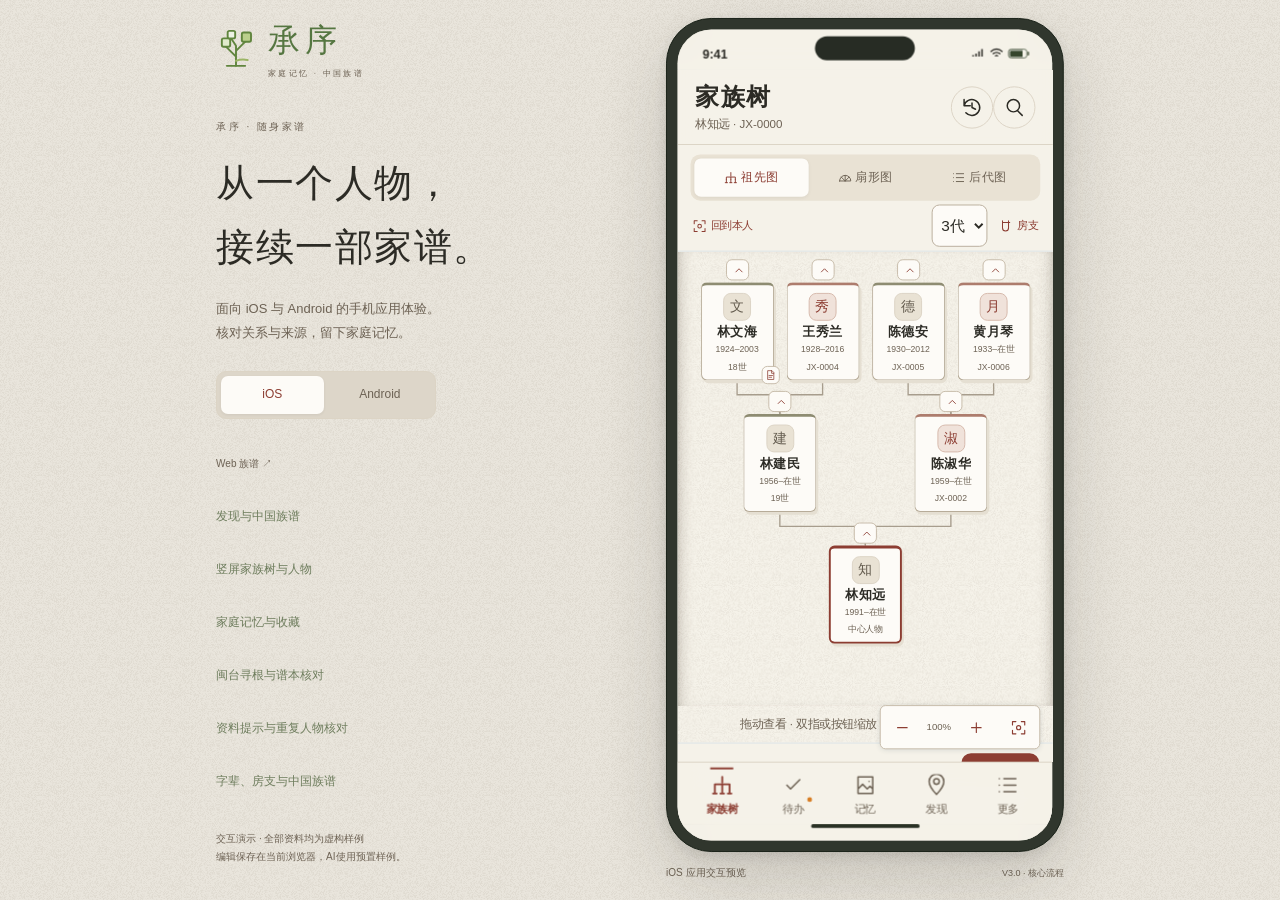
==== commit 272876fb: "Publish Heritage family archive prototype" ====
--- a/index.html
+++ b/index.html
@@ -1,5 +1,5 @@
 <!doctype html>
-<html lang="zh-CN"><head><meta charset="utf-8"><meta name="viewport" content="width=device-width,initial-scale=1,viewport-fit=cover"><meta name="theme-color" content="#f8f5ee"><meta name="apple-mobile-web-app-capable" content="yes"><meta name="description" content="家续 iOS 与 Android 手机应用高保真交互原型"><title>家续 · 移动端应用原型</title><link rel="icon" href="[data-uri]" type="image/svg+xml"><style>@charset "UTF-8";
+<html lang="zh-CN"><head><meta charset="utf-8"><meta name="viewport" content="width=device-width,initial-scale=1,viewport-fit=cover"><meta name="theme-color" content="#f5f2e9"><meta name="apple-mobile-web-app-capable" content="yes"><meta name="description" content="承序 iOS 与 Android 手机应用高保真交互原型"><title>承序 · 移动端应用原型</title><link rel="icon" href="[data-uri]" type="image/svg+xml"><style>@charset "UTF-8";
 :root{--green:#416c2b;--green-dark:#31541f;--green-soft:#eef3e7;--ink:#25302a;--muted:#6d756f;--line:#e3e6df;--paper:#f7f8f4;--white:#fff;--gold:#aa7f3d;--blue:#507c9d;--rose:#a76d76;--radius:12px;--shadow:0 5px 22px #25372a0a;--font:"Segoe UI","Microsoft YaHei","PingFang SC",sans-serif}
 *{box-sizing:border-box}body{margin:0;color:var(--ink);font:14px/1.65 var(--font);background:var(--paper)}button,input,select,textarea{font:inherit}button,a,input,select,textarea{-webkit-tap-highlight-color:transparent}button{cursor:pointer}button:disabled{cursor:not-allowed;opacity:.5}a{color:inherit;text-decoration:none}button{color:inherit}button:focus-visible,a:focus-visible{outline:3px solid #8ea75c;outline-offset:4px}img{max-width:100%;display:block}svg{vertical-align:middle;flex-shrink:0}.icon{width:20px;height:20px;stroke:currentColor;stroke-width:1.65;fill:none;stroke-linecap:round;stroke-linejoin:round}.skip-link{position:fixed;top:-80px;left:10px;z-index:999;background:white;padding:12px}.skip-link:focus{top:8px}h1,h2,h3,h4,p{margin-top:0}h1,h2,h3,h4{line-height:1.45}h1{font-size:30px;font-weight:600;letter-spacing:1px}h2{font-size:21px;font-weight:600}h3{font-size:17px;font-weight:600}p{margin-bottom:15px}.muted{color:var(--muted)}.small{font-size:12px}.tiny{font-size:11px}.serif{font-family:"Noto Serif SC","Songti SC","SimSun",serif}.global-header{height:79px;background:white;display:flex;align-items:center;padding:0 4%;gap:46px;border-bottom:1px solid var(--line);position:sticky;top:0;z-index:50}.brand{display:flex;align-items:center;gap:9px;flex-shrink:0}.brand img{width:42px;height:47px}.brand>span{font-family:"SimSun",serif;font-weight:bold;font-size:29px;letter-spacing:3px;line-height:1.15;color:#496d30}.brand small{display:block;font:8px/1.2 var(--font);letter-spacing:5px;margin-top:4px}.main-nav{display:flex;align-self:stretch;align-items:stretch;gap:27px}.main-nav a{display:flex;gap:5px;align-items:center;position:relative;font-size:14px;white-space:nowrap}.main-nav a.active{font-weight:600;color:var(--green)}.main-nav a.active:after{position:absolute;content:"";height:3px;background:var(--green);left:0;right:0;bottom:0}.nav-new{font-size:9px;background:#edf2e1;color:var(--green);padding:0 4px;border-radius:3px}.header-tools{margin-left:auto;display:flex;align-items:center;gap:16px}.icon-btn{background:transparent;border:0;position:relative;display:inline-flex;align-items:center;justify-content:center;width:36px;height:36px;border-radius:7px}.icon-btn:hover{background:var(--green-soft)}.notification-dot{position:absolute;width:6px;height:6px;right:7px;top:7px;background:#bc8548;border:1px solid white;border-radius:50%}.user-menu{border:0;background:transparent;display:flex;align-items:center;gap:9px;white-space:nowrap}.user-menu .icon{width:14px}.mini-avatar{width:34px;height:34px;display:grid;place-items:center;background:#edf1df;color:#5f753d;border-radius:50%;font-family:serif;font-size:17px}.demo-strip{height:33px;border-bottom:1px solid var(--line);background:#f4f5ed;display:flex;justify-content:center;align-items:center;gap:7px;color:#79826b;font-size:10px;letter-spacing:.4px}.demo-strip button{border:0;background:none;color:#637c46;padding:0 0 0 12px;font-size:10px;display:inline-flex;align-items:center;gap:4px}.demo-strip .icon{width:12px;height:12px}.status-dot{width:5px;height:5px;border-radius:50%;background:#80945c;display:inline-block}.page{max-width:1280px;margin:0 auto;padding:42px 44px 60px}.page-header{display:flex;align-items:flex-end;justify-content:space-between;margin-bottom:26px;gap:18px}.page-header h1{margin:0 0 7px}.page-header p{margin:0;color:var(--muted);font-size:13px}.eyebrow{font-size:10px;letter-spacing:2.7px;color:#71815e;text-transform:uppercase;font-weight:600;margin-bottom:11px}.btn{display:inline-flex;align-items:center;justify-content:center;gap:8px;border-radius:5px;border:1px solid var(--line);padding:10px 18px;line-height:1.3;min-height:42px;background:white;font-weight:500;white-space:nowrap;transition:all .15s}.btn:hover{border-color:#91a67c;background:#f5f8f0}.btn-primary{background:var(--green);border-color:var(--green);color:white}.btn-primary:hover{background:var(--green-dark);color:white}.btn-soft{background:var(--green-soft);border-color:var(--green-soft);color:var(--green)}.btn-plain{background:none;border-color:transparent;padding-left:0;padding-right:0;color:var(--green)}.btn-sm{min-height:34px;padding:7px 12px;font-size:12px}.btn .icon{width:16px;height:16px}.actions{display:flex;align-items:center;gap:10px;flex-wrap:wrap}.text-link{border:0;background:none;color:var(--green);padding:0;display:inline-flex;gap:6px;align-items:center;font-size:12px}.text-link .icon{width:14px}.panel{background:white;border:1px solid var(--line);border-radius:var(--radius);box-shadow:var(--shadow)}.panel-head{padding:22px 24px 15px;display:flex;align-items:center;justify-content:space-between;gap:14px}.panel-head h2,.panel-head h3{margin:0}.panel-body{padding:0 24px 24px}.section-heading{display:flex;justify-content:space-between;align-items:center;margin:33px 0 16px}.section-heading h2{margin:0}.tag{display:inline-flex;align-items:center;gap:4px;border-radius:4px;padding:3px 8px;font-size:10px;background:#f1f3ed;color:#67735c;white-space:nowrap}.tag.green{background:#edf3e4;color:#527835}.tag.amber{background:#f8f0df;color:#967133}.tag.blue{background:#edf3f7;color:#557c96}.tag .icon{width:11px;height:11px}.avatar{width:43px;height:43px;display:grid;place-items:center;background:#e8eef2;color:#6486a0;border-radius:50%;font:22px "SimSun",serif;flex-shrink:0}.avatar.female{background:#f4e9e9;color:#ab7f85}.avatar.large{width:80px;height:80px;font-size:37px}.avatar.xlarge{width:110px;height:110px;font-size:47px;border:5px solid white;box-shadow:0 1px 8px #23352b12}.avatar.tiny-avatar{width:28px;height:28px;font-size:14px}.divider{height:1px;background:var(--line);margin:20px 0}.empty-state{text-align:center;padding:60px 20px;color:var(--muted)}.empty-state .icon{width:38px;height:38px;margin-bottom:15px;color:#99a887}.hidden{display:none!important}
 /* Home */
@@ -43,15 +43,15 @@
 </style><style>/* Shared paper, ink and cinnabar tokens for the mobile app and editing workspace. */
 :root {
   color-scheme:light;
-  --paper:#f8f5ee;
-  --paper-raised:#fffdf8;
-  --paper-soft:#eee8dc;
-  --paper-line:#d9d0c1;
-  --ink:#302e29;
-  --ink-muted:#70685e;
-  --seal:#934638;
+  --paper:#f5f2e9;
+  --paper-raised:#fdfbf7;
+  --paper-soft:#e9e2d4;
+  --paper-line:#dcd4c5;
+  --ink:#2c2b25;
+  --ink-muted:#6d6254;
+  --seal:#8c3d32;
   --seal-soft:#f0e2da;
-  --book-serif:"Songti SC","STSong","Noto Serif CJK SC","SimSun",serif;
+  --book-serif:"Noto Serif SC","Source Han Serif SC","Songti SC","STSong","Noto Serif CJK SC","SimSun",serif;
   --app-green:var(--seal);
   --app-bg:var(--paper);
   --app-ink:var(--ink);
@@ -60,12 +60,12 @@
 :is(.phone,.web-workspace) {
   color:var(--ink);
   accent-color:var(--seal);
-  font-family:-apple-system,BlinkMacSystemFont,"PingFang SC","Microsoft YaHei",sans-serif;
+  font-family:"Noto Sans SC","Source Han Sans SC",-apple-system,BlinkMacSystemFont,"PingFang SC","Microsoft YaHei",sans-serif;
 }
 :is(.phone,.web-workspace) :is(.mobile-app,#main,.m-page,.x-tree-toolbar,.x-tree-status,.m-chat-composer,.m-action-dock) {background:var(--paper);color:var(--ink)}
 :is(.phone .phone-screen,.web-workspace) {background:var(--paper)}
 :is(.phone,.web-workspace) :is(.status-bar,.app-bar,#mobile-nav,.home-indicator,.modal-header,.modal-footer,.m-memory-top,.m-studio-intro) {
-  background:#f8f5eef5;
+  background:#f5f2e9f5;
   border-color:var(--paper-line);
   color:var(--ink);
   backdrop-filter:blur(16px);
@@ -79,9 +79,9 @@
 :is(.phone,.web-workspace) .m-nav-link.active::before {content:"";position:absolute;top:0;width:24px;height:2px;background:var(--seal)}
 :is(.phone,.web-workspace) .m-nav-link {position:relative}
 :is(.phone,.web-workspace) .m-nav-link span {font-size:11px}
-:is(.phone,.web-workspace) :is(.btn-primary,.m-button,.m-action-dock .m-button,.x-tree-status button,.m-chat-composer button) {background:var(--seal);border-color:var(--seal);color:#fffdf8;border-radius:10px;min-height:44px}
+:is(.phone,.web-workspace) :is(.btn-primary,.m-button,.m-action-dock .m-button,.x-tree-status button,.m-chat-composer button) {background:var(--seal);border-color:var(--seal);color:#fdfbf7;border-radius:10px;min-height:44px}
 :is(.phone,.web-workspace) :is(.text-link,.x-wide-link,.x-section-head button,.x-section-head a,.x-family-heading button,.x-family-heading a,.x-inline-links a,.x-inline-links button,.x-tree-options button,.x-zoom-controls button,.x-expand,.x-source-card>div>button,.x-revision button,.x-sheet-links button) {color:var(--seal)}
-:is(.phone,.web-workspace) :is(.x-section,.memory-card,.x-record-result,.x-task-card,.m-card,.m-account-stats,.x-source-card,.x-person-inline,.x-feature-record,.m-record-option,.comparison-column,.chat-answer) {background:var(--paper-raised);border:1px solid var(--paper-line);border-radius:12px;color:var(--ink);box-shadow:0 2px 3px #302e2903}
+:is(.phone,.web-workspace) :is(.x-section,.memory-card,.x-record-result,.x-task-card,.m-card,.m-account-stats,.x-source-card,.x-person-inline,.x-feature-record,.m-record-option,.comparison-column,.chat-answer) {background:var(--paper-raised);border:1px solid var(--paper-line);border-radius:12px;color:var(--ink);box-shadow:0 2px 3px #2c2b2503}
 :is(.phone,.web-workspace) .x-section {padding:20px;margin-bottom:16px}
 :is(.phone,.web-workspace) :is(.x-section h2,.x-family-heading h2,.m-title-row h2) {font-size:17px;font-family:var(--book-serif);font-weight:600;color:var(--ink)}
 :is(.phone,.web-workspace) :is(.x-paragraph,.x-fact-list span,.x-member strong,.x-source-card strong,.memory-card h3,.m-account-hero h2,.x-feature-record strong,.x-person-inline strong) {color:var(--ink);line-height:1.85}
@@ -90,7 +90,7 @@
 :is(.phone,.web-workspace) :is(.m-segment,.x-fan-filters,.x-tree-options select) {background:var(--paper-soft);color:var(--ink);border:0;border-radius:10px}
 :is(.phone,.web-workspace) .m-segment {padding:4px}
 :is(.phone,.web-workspace) .m-segment button {min-height:40px;border-radius:7px;color:var(--ink-muted);font-size:13px}
-:is(.phone,.web-workspace) :is(.m-segment button.active,.x-fan-filters button.active) {background:var(--paper-raised);color:var(--seal);box-shadow:0 1px 4px #302e2912;border-color:var(--paper-line)}
+:is(.phone,.web-workspace) :is(.m-segment button.active,.x-fan-filters button.active) {background:var(--paper-raised);color:var(--seal);box-shadow:0 1px 4px #2c2b2512;border-color:var(--paper-line)}
 :is(.phone,.web-workspace) :is(.m-filter-row button,.x-fan-filters button) {background:var(--paper-soft);color:var(--ink);border-color:var(--paper-line);min-height:40px}
 :is(.phone,.web-workspace) .m-filter-row button.active {background:var(--seal);color:white}
 :is(.phone,.web-workspace) :is(.avatar,.m-tag,.x-pill,.m-count-badge) {background:var(--paper-soft);color:#635b4e;border-color:var(--paper-line)}
@@ -109,7 +109,7 @@
 :is(.phone,.web-workspace) :is(.x-node-hit small,.x-node-hit>span:last-child:not(.avatar)) {color:var(--ink-muted);font-size:9px}
 :is(.phone,.web-workspace) .x-tree-lines path {stroke:#a79d8d}
 :is(.phone,.web-workspace) :is(.x-tree-empty,.x-expand,.x-node-source,.x-zoom-controls,.x-desc-toggle) {background:var(--paper-raised);border-color:#c7bcaa;color:var(--seal);border-radius:6px}
-:is(.phone,.web-workspace) .x-tree-empty {background:#f8f5eeaa;color:var(--ink-muted)}
+:is(.phone,.web-workspace) .x-tree-empty {background:#f5f2e9aa;color:var(--ink-muted)}
 :is(.phone,.web-workspace) .x-zoom-controls button {width:44px;height:44px}
 :is(.phone,.web-workspace) .x-tree-options {min-height:52px;gap:10px}
 :is(.phone,.web-workspace) .x-tree-options button {min-height:44px}
@@ -164,8 +164,8 @@
 .review-links a {min-height:40px}
 .platform-switch {background:#ddd6c9;border-color:var(--paper-line)}
 .platform-switch button {color:var(--ink-muted)}
-.platform-switch button.active {background:var(--paper-raised);color:var(--seal);box-shadow:0 1px 3px #302e2912}
-.phone {box-shadow:0 28px 70px #302e292b,0 4px 12px #302e291a}
+.platform-switch button.active {background:var(--paper-raised);color:var(--seal);box-shadow:0 1px 3px #2c2b2512}
+.phone {box-shadow:0 28px 70px #2c2b252b,0 4px 12px #2c2b251a}
 :is(.phone,.web-workspace) :is(.x-facts label,.x-fact-list label,.m-sample-info p,.x-task-summary small,.x-task-card p,.x-zoom-controls span,.x-compare-field small,.x-compare-parents,.m-memory-search .icon) {color:var(--ink-muted)}
 :is(.phone,.web-workspace) .x-facts label {font-size:12px}
 :is(.phone,.web-workspace) .x-facts strong {font-size:16px}
@@ -192,9 +192,9 @@
 :is(.phone,.web-workspace) .x-quote {background:var(--paper-soft);border-color:var(--paper-line);color:var(--ink)}
 @media(min-width:960px) {
   .web-workspace {display:grid;grid-template-columns:180px minmax(0,1fr)}
-  .web-workspace .workspace-nav {display:grid;align-content:start;gap:8px;padding:28px 16px;border-bottom:0;border-right:1px solid var(--paper-line);background:#eee8dc}
+  .web-workspace .workspace-nav {display:grid;align-content:start;gap:8px;padding:28px 16px;border-bottom:0;border-right:1px solid var(--paper-line);background:#e9e2d4}
   .web-workspace .workspace-nav a {padding:12px 16px;font-size:14px;font-weight:400}
-  .web-workspace .workspace-nav a[aria-current=page] {background:var(--paper-raised);color:var(--seal);box-shadow:0 1px 3px #302e2908}
+  .web-workspace .workspace-nav a[aria-current=page] {background:var(--paper-raised);color:var(--seal);box-shadow:0 1px 3px #2c2b2508}
   .workspace-brand {display:flex;flex-direction:column;gap:8px;padding:8px 16px 32px;color:var(--ink)}
   .workspace-brand strong {font:500 30px var(--book-serif);letter-spacing:.12em}
   .workspace-brand span {font-size:12px;color:var(--ink-muted)}
@@ -215,7 +215,7 @@
 
 :root {--paper-grain:url("[data-uri]")}
 </style></head>
-<body class="mobile-prototype"><div class="preview-stage"><aside class="review-panel"><div class="review-brand"><img src="[data-uri]" alt=""><span>家续<small>家庭记忆 · 中国族谱</small></span></div><div class="review-eyebrow">家续 · 随身家谱</div><h1>从一个人物，<br>接续一部家谱。</h1><p>面向 iOS 与 Android 的手机应用体验。<br>核对关系与来源，留下家庭记忆。</p><div class="platform-switch" aria-label="应用平台预览"><button class="active" data-action="mobile-platform" data-platform="ios" aria-pressed="true">iOS</button><button data-action="mobile-platform" data-platform="android" aria-pressed="false">Android</button></div><div class="review-links"><a href="./web/">Web 族谱 ↗</a><a href="#home"><span>发现与中国族谱</span></a><a href="#tree"><span>竖屏家族树与人物</span></a><a href="#memories"><span>家庭记忆与收藏</span></a><a href="#roots"><span>闽台寻根与谱本核对</span></a><a href="#tasks"><span>资料提示与重复人物核对</span></a><a href="#clan"><span>字辈、房支与中国族谱</span></a></div><p class="review-note">交互演示 · 全部资料均为虚构样例<br>编辑保存在当前浏览器，AI使用预置样例。</p></aside><div class="phone-area"><div class="phone-wrap"><div class="phone ios" id="device"><div class="phone-screen" id="phone-screen"><div class="status-bar"><span>9:41</span><div class="dynamic-island"></div><div class="system-icons"><svg viewBox="0 0 18 12" aria-hidden="true"><path d="M1 10h2V8H1zm4 0h2V6H5zm4 0h2V3H9zm4 0h2V0h-2z" fill="currentColor"/></svg><svg viewBox="0 0 18 13" aria-hidden="true"><path d="M1 4q8-7 16 0M4 7q5-4 10 0M7 10q2-2 4 0" stroke="currentColor" fill="none" stroke-width="1.8"/></svg><span class="battery"></span></div></div><div class="mobile-app"><main id="main" tabindex="-1"></main><nav id="mobile-nav" aria-label="应用底部导航"></nav><div class="home-indicator"></div></div><div id="drawer-root"></div><div id="modal-root"></div><div id="toast" class="toast" role="status" aria-live="polite"></div></div></div></div><div class="device-caption"><span id="platform-caption">iOS 应用交互预览</span><span>V3.0 · 核心流程</span></div></div></div><script>'use strict';
+<body class="mobile-prototype"><div class="preview-stage"><aside class="review-panel"><div class="review-brand"><img src="[data-uri]" alt=""><span>承序<small>家庭记忆 · 中国族谱</small></span></div><div class="review-eyebrow">承序 · 随身家谱</div><h1>从一个人物，<br>接续一部家谱。</h1><p>面向 iOS 与 Android 的手机应用体验。<br>核对关系与来源，留下家庭记忆。</p><div class="platform-switch" aria-label="应用平台预览"><button class="active" data-action="mobile-platform" data-platform="ios" aria-pressed="true">iOS</button><button data-action="mobile-platform" data-platform="android" aria-pressed="false">Android</button></div><div class="review-links"><a href="./web/">Web 族谱 ↗</a><a href="#home"><span>发现与中国族谱</span></a><a href="#tree"><span>竖屏家族树与人物</span></a><a href="#memories"><span>家庭记忆与收藏</span></a><a href="#roots"><span>闽台寻根与谱本核对</span></a><a href="#tasks"><span>资料提示与重复人物核对</span></a><a href="#clan"><span>字辈、房支与中国族谱</span></a></div><p class="review-note">交互演示 · 全部资料均为虚构样例<br>编辑保存在当前浏览器，AI使用预置样例。</p></aside><div class="phone-area"><div class="phone-wrap"><div class="phone ios" id="device"><div class="phone-screen" id="phone-screen"><div class="status-bar"><span>9:41</span><div class="dynamic-island"></div><div class="system-icons"><svg viewBox="0 0 18 12" aria-hidden="true"><path d="M1 10h2V8H1zm4 0h2V6H5zm4 0h2V3H9zm4 0h2V0h-2z" fill="currentColor"/></svg><svg viewBox="0 0 18 13" aria-hidden="true"><path d="M1 4q8-7 16 0M4 7q5-4 10 0M7 10q2-2 4 0" stroke="currentColor" fill="none" stroke-width="1.8"/></svg><span class="battery"></span></div></div><div class="mobile-app"><main id="main" tabindex="-1"></main><nav id="mobile-nav" aria-label="应用底部导航"></nav><div class="home-indicator"></div></div><div id="drawer-root"></div><div id="modal-root"></div><div id="toast" class="toast" role="status" aria-live="polite"></div></div></div></div><div class="device-caption"><span id="platform-caption">iOS 应用交互预览</span><span>V3.0 · 核心流程</span></div></div></div><script>'use strict';
 const $=(s,r=document)=>r.querySelector(s);
 const $$=(s,r=document)=>[...r.querySelectorAll(s)];
 const esc=v=>String(v??'').replace(/[&<>"']/g,c=>({'&':'&amp;','<':'&lt;','>':'&gt;','"':'&quot;',"'":'&#39;'}[c]));
@@ -445,7 +445,7 @@
 function coreHeader(title,sub='',back=false,actions=''){return `<header class="app-bar x-app-bar">${back?button(icon('arrow-left'),'mobile-back','m-back','aria-label="返回上一页"'):''}<div class="m-title"><h1>${title}</h1>${sub?`<small>${sub}</small>`:''}</div><div class="m-head-actions">${actions||button(icon('search'),'search','m-icon-button','aria-label="搜索人物或资料"')}</div></header>`}
 function treeView(){const p=byId(state.treeFocus)||byId('p0'),g=parents(p.id);return `<div class="m-page x-tree-page">${coreHeader('家族树',esc(p.name)+' · '+pID(p),false,button(icon('history'),'x-tree-history','m-icon-button','aria-label="最近浏览人物"')+button(icon('search'),'search','m-icon-button','aria-label="搜索人物或资料"'))}<div class="x-tree-toolbar"><div class="m-segment">${[['portrait','tree','祖先图'],['fan','fan','扇形图'],['descendants','list','后代图']].map(([v,i,t])=>button(icon(i)+t,'tree-view',state.treeView===v?'active':'',`data-view="${v}" aria-pressed="${state.treeView===v}"`)).join('')}</div><div class="x-tree-options"><button data-action="x-tree-home">${icon('focus')}回到本人</button><select id="x-generations" aria-label="显示代数">${[3,4,5].map(n=>`<option value="${n}" ${state.generations===n?'selected':''}>${n}代</option>`).join('')}</select><button data-action="x-branches">${icon('branch')}房支</button>${groups(p.id).length>1?button(g.type+'父母 '+icon('chevron-down'),'x-parent-choice','',`data-id="${p.id}"`):''}</div></div>${state.treeView==='portrait'?corePortrait(p):state.treeView==='fan'?coreFan(p):coreDescendants(p)}<div class="x-tree-status"><span>${icon('lock')}在世人物受限可见</span><button data-action="x-rel-start" data-id="${p.id}" data-kind="child">${icon('plus')}添加家人</button></div></div>`}
 function treeLevels(root,n){const rows=[[{p:root}]];for(let depth=1;depth<n;depth++){const row=[];rows[depth-1].forEach(node=>{const g=node.p?parents(node.p.id):{};row.push({p:byId(g.father),child:node.p?.id,kind:'father',group:g.id},{p:byId(g.mother),child:node.p?.id,kind:'mother',group:g.id})});rows.push(row)}return rows}
-function corePortrait(root){const rows=treeLevels(root,state.generations),w=Math.max(356,2**(state.generations-1)*88),h=state.generations*137+40,card=76;let nodes='',lines='';rows.forEach((row,d)=>row.forEach((node,i)=>{const x=(i+.5)*w/row.length-card/2,y=(state.generations-1-d)*137+32;if(d<rows.length-1){for(let k=0;k<2;k++){const px=(i*2+k+.5)*w/(row.length*2),py=y-137+96;lines+=`<path d="M${x+card/2} ${y}V${y-20}H${px}V${py}"/>`}}if(node.p){const p=node.p,hasParents=groups(p.id).some(g=>g.father||g.mother);nodes+=`<div class="x-tree-node ${p.sex==='F'?'female':''} ${p.id===root.id?'centre':''}" style="left:${x}px;top:${y}px;width:${card}px">${hasParents?button(icon('chevron-down'),'x-focus','x-expand',`data-id="${p.id}" aria-label="展开${esc(p.name)}的祖先"`):''}<button class="x-node-hit" data-action="person-drawer" data-id="${p.id}" aria-label="查看${esc(p.name)}人物摘要">${avatar(p)}<strong>${esc(p.name)}</strong><small>${esc(p.birth||'?')}–${p.death?esc(p.death):'在世'}</small><span>${p.id===root.id?'中心人物':data.china[p.id]?.generation?data.china[p.id].generation+'世':pID(p)}</span></button>${sourceCount(p.id)?`<i class="x-node-source">${icon('file')}</i>`:''}</div>`}else if(node.child)nodes+=`<button class="x-tree-empty" style="left:${x}px;top:${y}px;width:${card}px" data-action="x-rel-start" data-id="${node.child}" data-kind="${node.kind}" data-group="${node.group||''}" aria-label="为${esc(byId(node.child).name)}添加${node.kind==='father'?'父亲':'母亲'}">${icon('plus')}<span>添加${node.kind==='father'?'父亲':'母亲'}</span></button>`}));return `<div class="x-tree-viewport" id="x-tree-viewport"><div id="x-tree-size" style="width:${w*state.zoom}px;height:${h*state.zoom}px"><div id="x-tree-surface" style="width:${w}px;height:${h}px;transform:scale(${state.zoom})"><svg class="x-tree-lines" width="${w}" height="${h}">${lines}</svg>${nodes}</div></div></div><div class="x-zoom-controls">${button(icon('minus'),'x-zoom-out','','aria-label="缩小家族树"')}<span>${Math.round(state.zoom*100)}%</span>${button(icon('plus'),'x-zoom-in','','aria-label="放大家族树"')}${button(icon('focus'),'x-centre','','aria-label="居中当前家族树"')}</div><div class="x-tree-tip">拖动查看 · 双指或按钮缩放 · 点击上箭头接续祖先</div>`}
+function corePortrait(root){const rows=treeLevels(root,state.generations),w=Math.max(356,2**(state.generations-1)*88),h=state.generations*137+40,card=76;let nodes='',lines='';rows.forEach((row,d)=>row.forEach((node,i)=>{const x=(i+.5)*w/row.length-card/2,y=(state.generations-1-d)*137+32;if(d<rows.length-1){for(let k=0;k<2;k++){const px=(i*2+k+.5)*w/(row.length*2),py=y-137+96;const parent=rows[d+1][i*2+k]?.p;lines+=`<path data-child="${node.p?.id||''}" data-parent="${parent?.id||''}" d="M${x+card/2} ${y}V${y-20}H${px}V${py}"/>`}}if(node.p){const p=node.p,hasParents=groups(p.id).some(g=>g.father||g.mother);nodes+=`<div class="x-tree-node ${p.sex==='F'?'female':''} ${p.id===root.id?'centre':''}" style="left:${x}px;top:${y}px;width:${card}px">${hasParents?button(icon('chevron-down'),'x-focus','x-expand',`data-id="${p.id}" aria-label="展开${esc(p.name)}的祖先"`):''}<button class="x-node-hit" data-action="person-drawer" data-id="${p.id}" aria-label="查看${esc(p.name)}人物摘要">${avatar(p)}<strong>${esc(p.name)}</strong><small>${esc(p.birth||'?')}–${p.death?esc(p.death):'在世'}</small><span>${p.id===root.id?'中心人物':data.china[p.id]?.generation?data.china[p.id].generation+'世':pID(p)}</span></button>${sourceCount(p.id)?`<i class="x-node-source">${icon('file')}</i>`:''}</div>`}else if(node.child)nodes+=`<button class="x-tree-empty" style="left:${x}px;top:${y}px;width:${card}px" data-action="x-rel-start" data-id="${node.child}" data-kind="${node.kind}" data-group="${node.group||''}" aria-label="为${esc(byId(node.child).name)}添加${node.kind==='father'?'父亲':'母亲'}">${icon('plus')}<span>添加${node.kind==='father'?'父亲':'母亲'}</span></button>`}));return `<div class="x-tree-viewport" id="x-tree-viewport"><div id="x-tree-size" style="width:${w*state.zoom}px;height:${h*state.zoom}px"><div id="x-tree-surface" style="width:${w}px;height:${h}px;transform:scale(${state.zoom})"><svg class="x-tree-lines" width="${w}" height="${h}">${lines}</svg>${nodes}</div></div></div><div class="x-zoom-controls">${button(icon('minus'),'x-zoom-out','','aria-label="缩小家族树"')}<span>${Math.round(state.zoom*100)}%</span>${button(icon('plus'),'x-zoom-in','','aria-label="放大家族树"')}${button(icon('focus'),'x-centre','','aria-label="居中当前家族树"')}</div><div class="x-tree-tip">拖动查看 · 双指或按钮缩放 · 点击上箭头接续祖先</div>`}
 function bindCoreTree(){const box=$('#x-tree-viewport');if(!box)return;box.scrollLeft=Math.max(0,(box.scrollWidth-box.clientWidth)/2);box.scrollTop=Math.max(0,box.scrollHeight-box.clientHeight);const pts=new Map();let start=null,pinch=null;box.addEventListener('pointerdown',e=>{pts.set(e.pointerId,[e.clientX,e.clientY]);start={x:e.clientX,y:e.clientY,sx:box.scrollLeft,sy:box.scrollTop};if(pts.size===2){const [a,b]=[...pts.values()];pinch={dist:Math.hypot(a[0]-b[0],a[1]-b[1]),zoom:state.zoom}}});box.addEventListener('pointermove',e=>{if(!pts.has(e.pointerId))return;pts.set(e.pointerId,[e.clientX,e.clientY]);if(pts.size===2&&pinch){const[a,b]=[...pts.values()];const z=Math.max(.55,Math.min(1.6,pinch.zoom*Math.hypot(a[0]-b[0],a[1]-b[1])/pinch.dist));setTreeZoom(z,false);state.dragBlock=Date.now()+300}else if(start){const dx=e.clientX-start.x,dy=e.clientY-start.y;if(Math.abs(dx)+Math.abs(dy)>7){box.scrollLeft=start.sx-dx;box.scrollTop=start.sy-dy;state.dragBlock=Date.now()+300;box.setPointerCapture(e.pointerId)}}});for(const event of ['pointerup','pointercancel'])box.addEventListener(event,e=>{pts.delete(e.pointerId);start=null;pinch=null});box.addEventListener('click',e=>{if(state.dragBlock>Date.now()){e.preventDefault();e.stopImmediatePropagation()}},true)}
 function setTreeZoom(z,centre=true){state.zoom=Math.round(Math.max(.55,Math.min(1.6,z))*100)/100;const s=$('#x-tree-surface'),b=$('#x-tree-viewport');if(s){const ratio=state.zoom/(parseFloat(s.style.transform.slice(6))||1);const cx=b.scrollLeft+b.clientWidth/2,cy=b.scrollTop+b.clientHeight/2;s.style.transform=`scale(${state.zoom})`;$('#x-tree-size').style.width=parseFloat(s.style.width)*state.zoom+'px';$('#x-tree-size').style.height=parseFloat(s.style.height)*state.zoom+'px';if(centre){b.scrollLeft=cx*ratio-b.clientWidth/2;b.scrollTop=cy*ratio-b.clientHeight/2}$('.x-zoom-controls span').textContent=Math.round(state.zoom*100)+'%'}}
 function coreFan(root){const rows=treeLevels(root,Math.min(5,state.generations)),colours=['#d7bf8b','#a8c3c3','#c5b5c7','#b9c5a0','#d8ac94'],polar=(r,a)=>[320+r*Math.cos(a*Math.PI/180),324+r*Math.sin(a*Math.PI/180)];let shapes='';rows.slice(1).forEach((row,d)=>row.forEach((n,i)=>{const a=-180+i*180/row.length,b=a+180/row.length,r1=43+d*63,r2=r1+61,p1=polar(r2,a),p2=polar(r2,b),p3=polar(r1,b),p4=polar(r1,a),t=polar((r1+r2)/2,(a+b)/2),cn=n.p?data.china[n.p.id]:{};let fill=colours[d%colours.length];if(state.fanMode==='sources')fill=n.p?(sourceCount(n.p.id)?'#9cc7a8':'#e4e7ea'):'#f2f3f4';if(state.fanMode==='branch')fill=cn?.branch?colours[data.clan.branches.findIndex(x=>x.id===cn.branch)%5]:'#e4e7ea';if(state.fanMode==='country')fill=n.p?(n.p.place?.includes('台湾')?'#78bcda':'#efc35e'):'#f1f2f3';if(!n.p)fill='#f0f1f2';shapes+=`<g ${n.p?`data-action="person-drawer" data-id="${n.p.id}" role="button" tabindex="0" aria-label="查看${esc(n.p.name)}人物摘要"`:''}><path d="M${p1}A${r2} ${r2} 0 0 1 ${p2}L${p3}A${r1} ${r1} 0 0 0 ${p4}Z" fill="${fill}" stroke="white" stroke-width="1.5"/>${n.p?`<text x="${t[0]}" y="${t[1]}" text-anchor="middle" font-size="${d>2?10:13}" fill="#26343c">${esc(n.p.name)}</text>`:''}</g>`}));return `<div class="x-fan"><svg viewBox="${320-(104+(Math.min(5,state.generations)-2)*63)-10} ${324-(104+(Math.min(5,state.generations)-2)*63)-10} ${(104+(Math.min(5,state.generations)-2)*63)*2+20} ${(104+(Math.min(5,state.generations)-2)*63)+70}" aria-label="以${esc(root.name)}为中心的${state.generations}代扇形图">${shapes}<circle cx="320" cy="324" r="41" fill="var(--seal, #087e93)" data-action="person-drawer" data-id="${root.id}"/><text x="320" y="324" text-anchor="middle" fill="white" font-size="15">${esc(root.name)}</text></svg></div><div class="x-fan-filters">${[['default','世代'],['country','出生地'],['sources','来源覆盖'],['branch','房支']].map(([v,t])=>button(t,'x-fan-filter',state.fanMode===v?'active':'',`data-mode="${v}"`)).join('')}</div><p class="x-fan-legend">${state.fanMode==='sources'?'绿色：已有来源　灰色：待补来源':state.fanMode==='country'?'金色：福建等地　蓝色：台湾　灰色：未记录':state.fanMode==='branch'?'颜色按已记录房支分组；未确认者显示灰色':'点击扇区查看人物资料；空白代表尚未录入'}</p><button class="x-wide-link" data-action="x-person-open" data-id="${root.id}">查看${esc(root.name)}资料 ${icon('chevron-right')}</button>`}
@@ -487,7 +487,7 @@
 function clanView(){const c=data.clan,poem=c.poem.trim().split(/[\s，、]+/).filter(Boolean);return `<div class="m-page">${coreHeader('字辈与房支','林氏家庭 · 中国族谱',true,button(icon('edit'),'x-clan-edit','m-icon-button','aria-label="编辑字辈与堂号"'))}<div class="x-clan-intro"><span class="x-eyebrow">族谱资料 · 虚构样例</span><h2>${esc(c.hall)}</h2><p>字辈、世次与房支分别记录，亲缘仍以关系及来源为依据。</p></div><section class="x-section"><div class="x-section-head"><h2>字辈序列</h2>${button('编辑','x-clan-edit','')}</div><div class="x-generation-poem">${poem.map((ch,i)=>`<div><strong>${esc(ch)}</strong><span>${Number(c.start)+i}世</span></div>`).join('')}</div>${poem.map((ch,i)=>{const ps=data.people.filter(p=>data.china[p.id]?.generationChar===ch);return `<div class="x-generation-row"><span>${esc(ch)}<small>${Number(c.start)+i}世</small></span><div>${ps.map(p=>`<a href="#person/${p.id}/details">${esc(p.name)}${p.relation==='待核重复档案'?' · 待核':''}</a>`).join('')||'<small>暂无已关联人物</small>'}</div></div>`}).join('')}</section><div class="x-family-heading"><h2>房支 ${c.branches.length}</h2>${button(icon('plus')+'新增房支','x-branch-edit','')}</div>${c.branches.map(b=>`<section class="x-section"><div class="x-section-head"><h2>${esc(b.name)}</h2>${button('编辑','x-branch-edit','',`data-id="${b.id}"`)}</div><p class="x-paragraph">始迁 / 房支起点：${esc(byId(b.founder)?.name||'待考')}<br>记载地点：${esc(b.place||'待核')}</p><div class="x-inline-links">${button('以此人查看家族树','x-focus','',`data-id="${b.founder}"`)}<span>${data.people.filter(p=>data.china[p.id]?.branch===b.id).length}位已标注人物</span></div></section>`).join('')}${mobileDemo()}</div>`}
 function clanForm(){modal('编辑字辈与堂号',`<form id="x-clan-form"><div class="field"><label for="x-clan-hall">堂号原文</label><input id="x-clan-hall" value="${esc(data.clan.hall)}" required maxlength="100"></div><div class="field"><label for="x-clan-poem">字辈序列（空格分隔）</label><input id="x-clan-poem" value="${esc(data.clan.poem)}" required maxlength="100"></div><div class="field"><label for="x-clan-start">起始世次</label><input id="x-clan-start" type="number" min="1" max="200" value="${data.clan.start}" required></div><div class="field"><label for="x-clan-reason">谱本或修订依据 *</label><textarea id="x-clan-reason" required maxlength="500"></textarea></div><p class="x-muted">修改序列不会自动改名或变更人物世次。</p><button type="submit" class="btn btn-primary x-full">保存字辈资料</button></form>`)}
 function branchForm(id){const b=data.clan.branches.find(b=>b.id===id);modal(b?'编辑房支':'新增房支',`<form id="x-branch-form" data-id="${id||''}"><div class="field"><label for="x-branch-name">房支名称 *</label><input id="x-branch-name" value="${esc(b?.name||'')}" required maxlength="60"></div><div class="field"><label for="x-branch-founder">起点人物 *</label><select id="x-branch-founder" required>${personOptions(b?.founder,'选择已录入人物')}</select></div><div class="field"><label for="x-branch-place">地点原文</label><input id="x-branch-place" value="${esc(b?.place||'')}" maxlength="100"></div><div class="field"><label for="x-branch-reason">设立或修改依据 *</label><textarea id="x-branch-reason" required maxlength="500"></textarea></div><button type="submit" class="btn btn-primary x-full">保存房支</button></form>`)}
-function homeView(){return `<div class="m-page">${coreHeader('发现','家续 · 家庭记忆与中国族谱')}<div class="x-discover-welcome"><span class="x-eyebrow">从人物与原始资料开始</span><h2>一页家谱，<br>接续家的故事。</h2><p>从一个名字，读懂家人的来处。</p><a class="book-home-link" href="#tree">翻开我的家谱 ${icon('arrow-right')}</a></div><div class="x-discover-grid">${[['tree','家族树','tree'],['check','研究待办','tasks'],['branch','字辈与房支','clan'],['pin','闽台寻根','roots']].map(([i,t,r])=>`<a href="#${r}">${icon(i)}<strong>${t}</strong>${icon('chevron-right')}</a>`).join('')}</div><div class="x-family-heading"><h2>继续研究</h2><a href="#tasks">${openTasks()}项待办</a></div><button class="x-feature-record" data-action="x-record-compare" data-id="p3" data-record="r1"><img src="[data-uri]" alt="林氏家谱示例谱页"><span><small>林文海 · 资料提示</small><strong>核对谱页中的名讳与父母</strong><em>对照原文，再关联人物 ${icon('arrow-right')}</em></span></button><div class="x-family-heading"><h2>AI整理助手</h2><a href="#studio">打开助手</a></div><div class="x-discover-grid compact">${[['book','识读老谱','ocr-route'],['mic','口述访谈','interview-route'],['sparkles','问家事','x-chat-open'],['image','保存记忆','upload-memory']].map(([i,t,a])=>`<button data-action="${a}">${icon(i)}<strong>${t}</strong></button>`).join('')}</div><div class="x-family-heading"><h2>家庭记忆</h2><a href="#memories">查看全部</a></div><div class="m-body"><div class="memory-grid">${data.memories.slice(0,2).map(memoryCard).join('')}</div></div>${mobileDemo()}</div>`}
+function homeView(){return `<div class="m-page">${coreHeader('发现','承序 · 家庭记忆与中国族谱')}<div class="x-discover-welcome"><span class="x-eyebrow">从人物与原始资料开始</span><h2>一页家谱，<br>接续家的故事。</h2><p>从一个名字，读懂家人的来处。</p><a class="book-home-link" href="#tree">翻开我的家谱 ${icon('arrow-right')}</a></div><div class="x-discover-grid">${[['tree','家族树','tree'],['check','研究待办','tasks'],['branch','字辈与房支','clan'],['pin','闽台寻根','roots']].map(([i,t,r])=>`<a href="#${r}">${icon(i)}<strong>${t}</strong>${icon('chevron-right')}</a>`).join('')}</div><div class="x-family-heading"><h2>继续研究</h2><a href="#tasks">${openTasks()}项待办</a></div><button class="x-feature-record" data-action="x-record-compare" data-id="p3" data-record="r1"><img src="[data-uri]" alt="林氏家谱示例谱页"><span><small>林文海 · 资料提示</small><strong>核对谱页中的名讳与父母</strong><em>对照原文，再关联人物 ${icon('arrow-right')}</em></span></button><div class="x-family-heading"><h2>AI整理助手</h2><a href="#studio">打开助手</a></div><div class="x-discover-grid compact">${[['book','识读老谱','ocr-route'],['mic','口述访谈','interview-route'],['sparkles','问家事','x-chat-open'],['image','保存记忆','upload-memory']].map(([i,t,a])=>`<button data-action="${a}">${icon(i)}<strong>${t}</strong></button>`).join('')}</div><div class="x-family-heading"><h2>家庭记忆</h2><a href="#memories">查看全部</a></div><div class="m-body"><div class="memory-grid">${data.memories.slice(0,2).map(memoryCard).join('')}</div></div>${mobileDemo()}</div>`}
 function rootsView(){return `<div class="m-page">${coreHeader('闽台寻根','跨谱联结 · 保留各自原文与版本',true)}<section class="x-roots-intro"><span class="x-eyebrow">南安 · 金门 · 台南</span><h2>沿着资料，寻找两地家脉。</h2><p>名讳、父母、世次与房支交叉核对，保留迁徙年代的不确定性。</p></section><div class="m-body"><section class="x-section"><div class="x-section-head"><h2>林文海的迁徙线索</h2><span class="x-pill amber">年份待考</span></div><div class="m-route-diagram">${[['南安','1924 · 谱页','s1'],['金门','约1948 · 口述','s3'],['台南','1962 · 家书','s2']].map(([n,t,id])=>`<button class="m-route-stop" data-action="source" data-id="${id}"><span>${icon('pin')}</span>${n}<small>${t}</small></button>`).join('')}</div><p class="x-muted">示意路线，不代表精确行程。通信地点与居住地点分别核对。</p></section><section class="x-section"><div class="x-section-head"><h2>两地谱本候选关联</h2><span class="x-pill ${data.linked?'':'amber'}">${data.linked?'已关联':'待核对'}</span></div><div class="x-crossbook"><div><span>闽南谱本</span><strong>林文海 · 字承远</strong><small>南安 · 林宗源之子</small></div>${icon('branch')}<div><span>台南家庭补记</span><strong>林文海 · 字承遠</strong><small>原籍南安 · 父宗源</small></div></div><button class="btn btn-primary x-full" data-action="compare">${data.linked?'查看或解除两谱关联':'核对名讳、父母与出处'}</button><p class="x-muted">关联后各谱本仍独立。不会把另一谱本的人物与整棵家族树直接合并。</p></section><section class="x-section"><div class="x-section-head"><h2>古今地名对照</h2>${button('核对','x-place-edit','',`data-id="p3"`)}</div><div class="x-fact-list"><div><label>原文</label><span>${esc(data.china.p3?.placeOriginal||'泉州南安')}</span></div><div><label>现代候选</label><span>${esc(data.china.p3?.placeModern||'福建省泉州市南安市')}</span></div><div><label>核对状态</label><span>${esc(data.china.p3?.placeStatus||'待考')}</span></div></div></section><section class="x-section"><div class="x-section-head"><h2>原文资料与研究笔记</h2>${button('补充','add-clue','')}</div>${data.sources.filter(s=>s.person==='p3').map(s=>`<button class="x-wide-link" data-action="source" data-id="${s.id}">${icon('file')}${esc(s.title)}${icon('chevron-right')}</button>`).join('')}${data.notes.filter(n=>n.person==='p3').map(n=>`<p class="x-paragraph">${esc(n.text)}</p>`).join('')}</section></div>${mobileDemo()}</div>`}
 function mobileMeView(){return `<div class="m-page">${coreHeader('更多','林氏家庭空间',false,button(icon('users'),'invite','m-icon-button','aria-label="邀请家人加入"'))}<div class="m-body"><div class="m-account-hero">${avatar(byId('p0'))}<div><h2>${esc(byId('p0').name)}</h2><p>家庭管理员 · 本地体验</p></div></div><div class="m-account-stats"><div><strong>${data.people.length}</strong><span>位人物</span></div><div><strong>${data.sources.length}</strong><span>条来源</span></div><div><strong>${data.memories.length}</strong><span>段记忆</span></div></div><section class="x-section x-menu">${[['branch','字辈、世次与房支','x-clan-open'],['users','家庭成员与邀请','members'],['star','关注的人物','x-following'],['file','搜索历史资料','x-record-search'],['history','最近修改与撤销','x-all-changes'],['download','资料备份与导出','export'],['sparkles','AI整理助手','mobile-ocr']].map(([i,t,a])=>button(icon(i)+t+icon('chevron-right'),a,'x-wide-link')).join('')}</section><section class="x-section x-menu">${[['help','原型体验指引','guide'],['shield','隐私与演示说明','about'],['history','恢复初始演示','reset-dialog']].map(([i,t,a])=>button(icon(i)+t+icon('chevron-right'),a,'x-wide-link')).join('')}</section><p class="x-muted">原型数据保存在当前浏览器。真实账号、权限、史料检索及AI服务将在正式开发中接入。</p></div>${mobileDemo()}</div>`}
 function guide(){modal('V3核心流程体验',`<p class="modal-description">人物、资料与谱本均为虚构样例。下面的关系编辑、字段选择、关联及撤销会保存在当前浏览器。</p><div class="m-howto">${[['01','祖先图 → 点人物 → 查看此人的树','tree'],['02','人物家庭 → 添加父母、配偶或子女','person/p3/family'],['03','研究待办 → 核对资料 → 选择字段并关联','tasks'],['04','重复人物 → 比较合并 → 变更记录撤销','person/p3/details'],['05','字辈与房支 → 编辑序列及房支人物','clan'],['06','闽台寻根 → 地名对照及两谱关联','roots']].map(([n,t,r])=>`<a href="#${r}"><span>${n}</span>${t}${icon('chevron-right')}</a>`).join('')}</div>`)}
